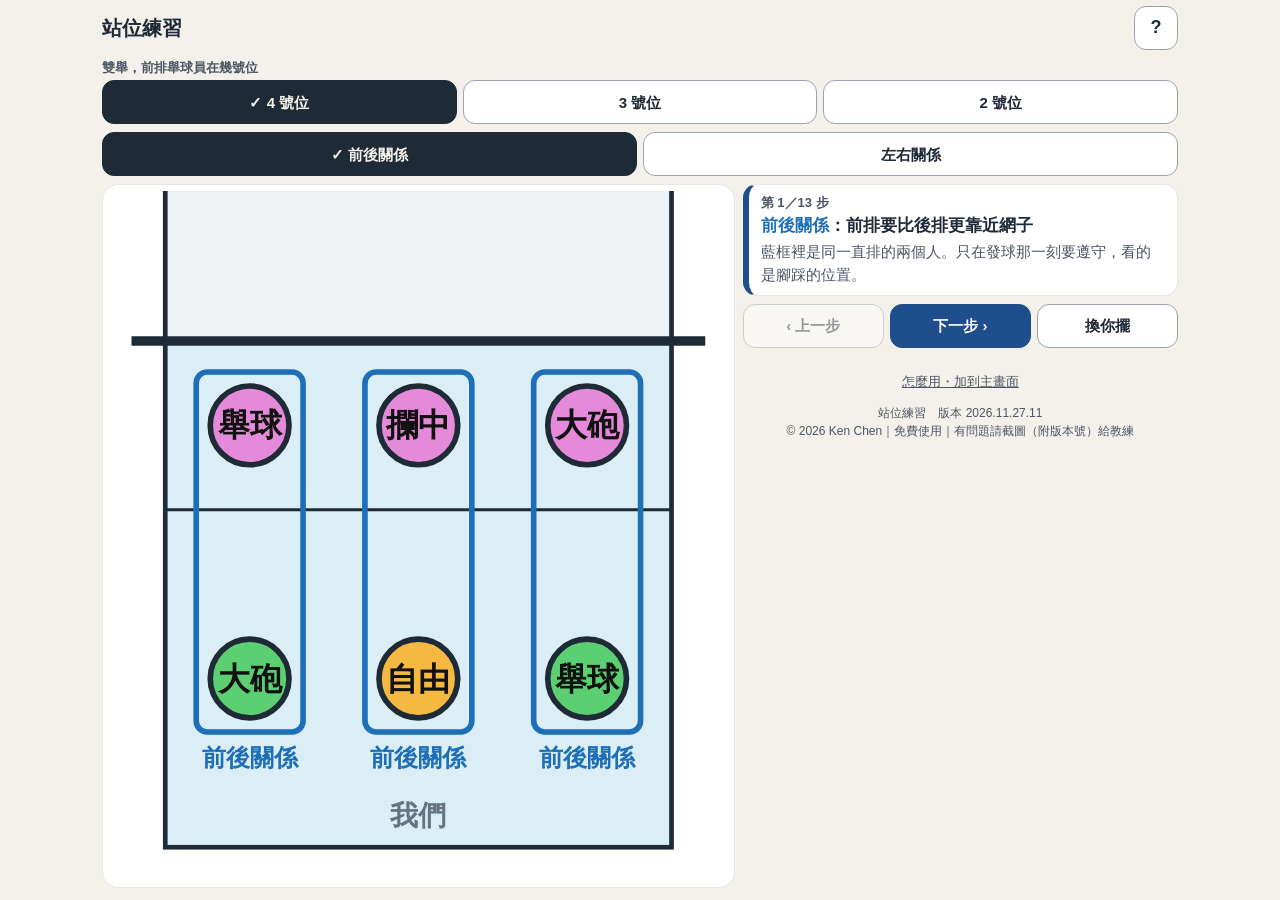
==== lineup/index.html @ 3df80a51 "站位練習 2026.11.27.11：前後／左右關係的字拿掉底色光暈、往上移，不再蓋到框線 Co-Authored-By: Claude Opus 5.5 <noreply@anthropic.com" ====
<!DOCTYPE html>
<html lang="zh-Hant">
<head>
<meta charset="utf-8">
<meta name="viewport" content="width=device-width, initial-scale=1, viewport-fit=cover">
<title>站位練習</title>
<meta name="description" content="社工女排站位練習：雙舉三種輪，從接發球打到防守，一步一步看大家怎麼跑，也可以自己擺站位。">
<meta name="theme-color" content="#1f4e8c">
<link rel="manifest" href="manifest.webmanifest">
<link rel="icon" href="icons/favicon-32.png" sizes="32x32">
<link rel="apple-touch-icon" href="icons/apple-touch-icon.png">
<meta name="apple-mobile-web-app-capable" content="yes">
<meta name="apple-mobile-web-app-title" content="站位練習">
<style>
:root{--fb:#1d6fb8;--lr:#b45309;--bg:#f4f1ea;--card:#fff;--ink:#1f2a37;--ink2:#4b5563;--line:#e5e7eb;--line2:#9ca3af;--acc:#1f4e8c;--acc-ink:#fff;--soft:#f3f4f6;--court:#dceef5;--cline:#1f2a37;--opp:#eef2f5;--bad:#b91c1c}
@media (prefers-color-scheme:dark){:root{--fb:#5aa2e6;--lr:#e0873a;--bg:#111418;--card:#1c2128;--ink:#eef0f3;--ink2:#b4bcc6;--line:#2d343d;--line2:#6b7280;--acc:#6ea8ff;--acc-ink:#0b1a33;--soft:#252b33;--court:#1d3440;--cline:#c9d3dc;--opp:#1a242c;--bad:#f87171}}
*{box-sizing:border-box;margin:0;padding:0}
[hidden]{display:none!important}
html,body{min-height:100%}
body{font-family:-apple-system,BlinkMacSystemFont,"PingFang TC","Noto Sans TC","Microsoft JhengHei",sans-serif;background:var(--bg);color:var(--ink);font-size:16px;line-height:1.55;-webkit-text-size-adjust:100%}
button{font:inherit;color:inherit;cursor:pointer}
.app{max-width:1100px;margin:0 auto;padding:calc(6px + env(safe-area-inset-top)) max(12px,env(safe-area-inset-right)) calc(10px + env(safe-area-inset-bottom)) max(12px,env(safe-area-inset-left));display:flex;flex-direction:column;gap:8px}
.hd{display:flex;align-items:center;gap:8px}
.hd h1{font-size:20px;font-weight:900;flex:1;min-width:0;white-space:nowrap;overflow:hidden;text-overflow:ellipsis}
.btn{display:inline-flex;align-items:center;justify-content:center;gap:6px;min-height:44px;padding:0 12px;border-radius:12px;border:1.5px solid var(--line2);background:var(--card);font-weight:700;font-size:15px;white-space:nowrap}
.btn.pri{background:var(--acc);border-color:var(--acc);color:var(--acc-ink)}
.btn[disabled]{opacity:.45;cursor:default}
.btn.ic{width:44px;padding:0;font-size:18px}
.seg{display:flex;gap:6px}
.seg .btn{flex:1 1 0;min-width:0;padding:0 6px}
.seg .btn[aria-pressed=true]{background:var(--ink);color:var(--bg);border-color:var(--ink)}
.lbl{font-size:13px;color:var(--ink2);font-weight:700;margin-bottom:2px}
.main{display:flex;flex-direction:column;gap:8px}
.courtbox{display:flex;justify-content:center;background:var(--card);border:1px solid var(--line);border-radius:16px;padding:6px}
#court{display:block;width:100%;height:auto;max-height:max(170px,calc(100dvh - 420px));touch-action:none;user-select:none;-webkit-user-select:none}
.side{display:flex;flex-direction:column;gap:8px}
.cap{background:var(--card);border:1px solid var(--line);border-left:6px solid var(--acc);border-radius:14px;padding:8px 12px;min-height:64px;font-size:15px}
.cap .do{font-size:17px;font-weight:900;line-height:1.4;margin:1px 0 2px}
.cap .cs{color:var(--ink2);font-size:15px}
.cap .no{font-size:13px;color:var(--ink2);font-weight:800}
.cap ul{padding-left:18px;margin-top:2px}.cap li{margin:1px 0}
.cap .bad{color:var(--bad);font-weight:700}
.cap .fb{color:var(--fb);font-weight:800}.cap .lr{color:var(--lr);font-weight:800}
.ctl{display:flex;gap:6px;flex-wrap:wrap}
.ctl .btn{flex:1 1 0;min-width:72px}
.ctl .btn.play{flex:1.4 1 0}
.foot{text-align:center;font-size:12px;color:var(--ink2);padding:4px 0 2px}
.foot button{background:none;border:none;text-decoration:underline;min-height:44px;font-size:13px;color:var(--ink2)}
.pl circle.b{stroke:var(--cline);stroke-width:3}
.pl.bad circle.b{stroke:var(--bad);stroke-width:5}
.pl text{font-weight:800;font-size:17px;fill:#111;pointer-events:none}
.tag rect{fill:var(--card);stroke:var(--cline);stroke-width:1.2}
.tag text{font-size:14px;font-weight:800;fill:var(--ink)}
.hint{pointer-events:none}
@keyframes swipe{0%,100%{transform:translateX(-38px)}50%{transform:translateX(38px)}}
@keyframes tapk{0%,100%{transform:scale(1)}50%{transform:scale(.82)}}
@keyframes ring{0%{r:6;opacity:.9}100%{r:26;opacity:0}}

.drag .pl,.drag #srv{cursor:grab}
dialog{margin:auto;border:none;border-radius:16px;padding:16px 18px;max-width:min(440px,92vw);background:var(--card);color:var(--ink)}
dialog::backdrop{background:rgba(0,0,0,.45)}
dialog h2{font-size:18px;margin-bottom:6px}
dialog ol{padding-left:20px}dialog li{margin:4px 0}
.upd{position:fixed;left:50%;transform:translateX(-50%);top:calc(10px + env(safe-area-inset-top));z-index:50;background:var(--ink);color:var(--bg);border:none;border-radius:999px;min-height:44px;padding:0 18px;font-weight:800;white-space:nowrap}
:focus-visible{outline:3px solid var(--acc);outline-offset:2px}
@media (max-height:700px) and (orientation:portrait){.app{gap:6px}.cap .do{font-size:16px}}
@media (min-width:600px) and (min-aspect-ratio:4/5){
  .main{flex-direction:row;align-items:flex-start}
  .courtbox{flex:0 0 auto}
  #court{width:auto;height:min(calc(100dvh - var(--top,200px) - 26px),58vw);max-height:none;min-height:0}
  .side{flex:1;min-width:0}
}
@media (max-height:520px) and (orientation:landscape){
  .main{flex-direction:row;align-items:flex-start}
  .courtbox{flex:0 0 auto}
  #court{width:auto;height:calc(100dvh - var(--top,180px) - 22px);max-height:none;min-height:0}
  .side{flex:1;min-width:0}
  .app{padding-top:4px;padding-bottom:4px}
}
</style>
</head>
<body>
<div class="app" id="app">
  <div class="hd"><h1>站位練習</h1><button class="btn ic" id="helpBtn" aria-label="怎麼用">?</button></div>
  <div>
    <div class="lbl">雙舉，前排舉球員在幾號位</div>
    <div class="seg" id="rotSeg"></div>
  </div>
  <div class="seg" id="optSeg" role="group" hidden></div>
  <div class="main">
    <div class="courtbox"><svg id="court" viewBox="0 235 330 368" role="img" aria-label="球場示意圖：下面是我們，上面是對方"></svg></div>
    <div class="side">
      <div class="cap" id="cap" role="status" aria-live="polite"></div>
      <div class="ctl" id="ctl"></div>
      <div class="foot"><button id="help2">怎麼用・加到主畫面</button><br>站位練習　版本 <span id="ver"></span><br>© 2026 Ken Chen｜免費使用｜有問題請截圖（附版本號）給教練</div>
    </div>
  </div>
</div>
<dialog id="help">
  <h2>怎麼用</h2>
  <ol>
    <li>上面選這一輪：前排的舉球員站在 4、3 還是 2 號位。</li>
    <li>按「播放」看一整波：接發球 → 攻擊 → 回防 → 攔網、防守 → 第二波攻擊。可以暫停、上一步、下一步，「慢速」會放慢。</li>
    <li>先拖上面的<b>紅色三角形</b>選對方發球員站哪裡，大家的接發球位置會跟著微調；站好後<b>點我們的場上</b>選發球落點，看誰去接。</li>
    <li>要點場上的時候，場上會框起來、有一隻手指在點：發球落點、我們要打哪裡、對方要打哪裡，都是直接點場上任何地方。看完可以按「換個地方打」再試。</li>
    <li>我們攻擊時會看到對方怎麼站，上面可以切換對方有沒有攔網；對方防守時上面可以切換我們誰攔網。</li>
    <li>按「換你擺」：自己把人拖到接發球位置，按「檢查」看有沒有站錯；後面到了防守也會停下來讓你擺。</li>
  </ol>
  <h2 style="margin-top:10px">加到手機主畫面</h2>
  <ol>
    <li>iPhone：用 Safari 打開 → 分享 → 加入主畫面</li>
    <li>Android：用 Chrome 打開 → 右上角 ⋮ → 加到主畫面</li>
    <li>從 LINE 打開的：先點右上角 ⋯ → 用瀏覽器開啟</li>
  </ol>
  <p style="margin-top:8px;font-size:14px;color:var(--ink2)">跑法照教練的說法畫；跟教練現場講的不一樣時，以教練為準。</p>
  <form method="dialog" style="margin-top:12px"><button class="btn pri" style="width:100%">知道了</button></form>
</dialog>
<script>
"use strict";
const VERSION = "2026.11.27.11";
document.getElementById("ver").textContent = VERSION;

/* ===================== 資料 =====================
   座標（公尺）：x 由左到右 0～9；y 是離網子多遠，我們這邊 0～9，對方那邊是負的。
   FS/FM/FO＝前排舉球、攔中、大砲；BS/BM/BO＝後排舉球、自由（後排攔中換自由）、大砲。 */
const NAME = {FS:"舉球",FM:"攔中",FO:"大砲",BS:"舉球",BM:"自由",BO:"大砲"};
const ROLES = ["FS","FM","FO","BS","BM","BO"];
const FRONT = r => r[0]==="F";
const ZC = {4:[1.5,1.5],3:[4.5,1.5],2:[7.5,1.5],5:[1.5,6.0],6:[4.5,6.0],1:[7.5,6.0]};
const FB = [[4,5],[3,6],[2,1]], LR = [[4,3],[3,2],[5,6],[6,1]];
// 接發球站位：照教練畫的三張雙舉圖（後排攔中的位置由自由站）
const ROT = [
 {key:"r4", seg:"4 號位", zone:{FS:4,FM:3,FO:2,BO:5,BM:6,BS:1},
  recv:{FS:[0.85,0.85],FM:[1.2,2.4],FO:[1.75,4.45],BS:[7.6,4.95],BO:[3.2,6.7],BM:[5.9,6.7]}, land:[2.4,5.4]},
 {key:"r3", seg:"3 號位", zone:{FO:4,FS:3,FM:2,BM:5,BS:6,BO:1},
  recv:{FS:[4.95,0.9],FM:[6.2,2.1],FO:[1.5,4.65],BO:[7.6,4.45],BM:[3.2,7.1],BS:[6.0,7.1]}, land:[4.6,6.2]},
 {key:"r2", seg:"2 號位", zone:{FM:4,FO:3,FS:2,BS:5,BO:6,BM:1},
  recv:{FM:[0.8,0.9],FS:[6.6,0.9],FO:[1.7,4.65],BM:[7.4,4.65],BS:[3.2,6.9],BO:[6.0,6.9]}, land:[6.8,5.6]}
];
const PASSERS = ["FO","BS","BO","BM"];        // 前排舉球、攔中不接發球
const T = [6.3,0.9];                            // 舉球的位置（網前 2、3 號位中間）
const H = [1.0,0.6];                            // 4 號位攻擊點
const BASE = {FO:[1.6,1.7],FM:[4.5,0.85],FS:[7.4,1.7],BO:[1.5,5.7],BM:[4.5,7.4],BS:[7.4,5.9]};  // 回防：大砲 5、自由 6、舉球 1
const BZONE = {FO:4,FM:3,FS:2,BO:5,BM:6,BS:1};
const A = [7.9,-1.0];                           // 對方 4 號位攻擊點（在我們的右邊）
const V = [7.9,-4.5];                           // 畫攔網擋住範圍用的起點
const OPP0 = {o2:[1.5,-1.0],o3:[4.5,-1.0],o4:[7.5,-1.0],o5:[4.5,-6],o6:[7.5,-6]};
// 攔網：誰攔、其他人守哪裡（暫定，等教練確認）
const BLOCK = {
  M:{seg:"攔中攔", bl:["FM"],
     def:{FM:[7.3,0.4],FS:[8.2,2.5],FO:[1.3,1.8],BO:[1.5,4.4],BM:[5.6,7.4],BS:[8.2,6.0]},
     tags:{FM:"攔網",FS:"守 2 號位小球",FO:"靠網守小斜線",BO:"守斜線",BM:"偏攔網這邊",BS:"守直線"},
     cap:"舉球員還不會攔網，先由<b>攔中一個人攔</b>；舉球員守 2 號位的小球。"},
  S:{seg:"舉球員攔", bl:["FS"],
     def:{FS:[7.5,0.4],FM:[4.6,2.6],FO:[1.3,1.8],BO:[1.5,4.4],BM:[5.6,7.4],BS:[8.2,5.6]},
     tags:{FS:"攔網",FM:"退下來",FO:"靠網守小斜線",BO:"守斜線",BM:"偏攔網這邊",BS:"守直線"},
     cap:"<b>舉球員一個人攔</b>，攔中退到三米線附近守吊球。"},
  MS:{seg:"兩個人攔", bl:["FS","FM"],
     def:{FS:[7.6,0.4],FM:[6.35,0.4],FO:[1.3,1.8],BO:[1.5,4.4],BM:[5.6,7.4],BS:[8.2,5.6]},
     tags:{FS:"攔網",FM:"攔網",FO:"靠網守小斜線",BO:"守斜線",BM:"偏攔網這邊",BS:"守直線"},
     cap:"<b>舉球員和攔中兩個人攔</b>，擋住的範圍比較寬。"}
};
// 對方防守（我們從 4 號位、在我們左邊攻擊）：有攔網時兩個人攔，其他人照攔網沒擋到的地方站（暫定）
const OD = {
  yes:{o2:[0.9,-0.4],o3:[1.9,-0.4],o4:[7.0,-3.0],o1:[0.8,-6.0],o5:[4.6,-7.8],o6:[7.8,-6.0]},
  no:{o2:[1.2,-2.6],o3:[3.8,-2.4],o4:[7.0,-3.0],o1:[1.0,-6.2],o5:[4.5,-7.6],o6:[7.8,-6.2]}
};
const OBL = ["o2","o3"], VB2 = [1.0,4.1];
function ofanPoly(near){ const xs = OBL.map(k=>OD.yes[k][0]), lo = Math.min(...xs)-0.55, hi = Math.max(...xs)+0.55, y0 = -0.15, y1 = near ? -4.5 : -9;
  const at = (x,y) => VB2[0] + (x - VB2[0]) * (y - VB2[1]) / (y0 - VB2[1]); return [[lo,y0],[hi,y0],[at(hi,y1),y1],[at(lo,y1),y1]]; }
// 我們攻擊打到哪裡：被攔、空檔、還是對方接得到（離越近越接得到；往後退算 1.6 倍）
function oresolve(L){
  const blk = S.oblk==="yes", pos = OD[S.oblk];
  if(blk && L[1] > -4.5 && inPoly(L, ofanPoly(true))) return {blocked:true};
  const cand = Object.keys(pos).filter(k=>!(blk && OBL.includes(k)));
  const cost = k => { const p = pos[k], dx = L[0]-p[0], dy = L[1]-p[1]; return Math.hypot(dx, dy<0 ? dy*1.6 : dy); };
  const k = cand.sort((a,b)=>cost(a)-cost(b))[0], c = cost(k);
  return {k, gap: c > 2.3};
}
const SHOTS = [["直線",[8.3,5.2]],["小斜線",[1.0,2.3]],["斜線",[1.5,5.6]],["對角深",[1.2,8.2]],["後中",[4.6,7.9]],["吊球",[6.8,2.1]]];

/* ===================== 狀態 ===================== */
const S = {rel:"fb", rot:0, ver:"in", blk:"M", oblk:"yes", aland:null, step:0, t:1, playing:false, slow:false, land:null, srvX:7.5, dland:null, shot:"", prac:null, waitDef:0, steps:[]};
try{ const o = JSON.parse(localStorage.getItem("vblineup-ui")||"{}"); if(o.rot>=0&&o.rot<3) S.rot=o.rot; if(o.ver) S.ver=o.ver; if(BLOCK[o.blk]) S.blk=o.blk; if(OD[o.oblk]) S.oblk=o.oblk; if(o.slow) S.slow=true; }catch(e){}
function saveUI(){ try{ localStorage.setItem("vblineup-ui", JSON.stringify({rot:S.rot,ver:S.ver,blk:S.blk,oblk:S.oblk,slow:S.slow})); }catch(e){} }

const HINT = {srv:false, tap:false};
try{ HINT.srv = localStorage.getItem("vblineup-hint-srv")==="1"; HINT.tap = localStorage.getItem("vblineup-hint-tap")==="1"; }catch(e){}
// 手指一直動：左右滑（可以拖）、一直點（點這裡）；真的操作過一次就不再出現
let hintRaf = 0;
function hintLoop(){
  if(hintRaf) return;
  const sw = G.hintS.querySelector(".sw"), tp = G.hintT.querySelector(".tp"), rg = G.hintT.querySelector(".rg");
  const f = now => {
    if(!HINT.on){ hintRaf = 0; return; }
    const a = (now % 1800) / 1800, b = (now % 1100) / 1100;
    sw.setAttribute("transform", `translate(${(38*Math.sin(a*2*Math.PI)).toFixed(1)} 0)`);
    const press = b < .3 ? b/.3 : b < .55 ? 1 : 1 - (b-.55)/.45;
    tp.setAttribute("transform", `translate(0 ${(4*press).toFixed(1)}) scale(${(1-0.12*press).toFixed(3)})`);
    rg.setAttribute("r", (6 + 22*b).toFixed(1)); rg.setAttribute("opacity", (b<.25 ? 0 : 1-(b-.25)/.75).toFixed(2));
    hintRaf = requestAnimationFrame(f);
  };
  hintRaf = requestAnimationFrame(f);
}
function hintDone(k){ if(HINT[k]) return; HINT[k] = true; try{ localStorage.setItem("vblineup-hint-"+k,"1"); }catch(e){} }
const cp = o => JSON.parse(JSON.stringify(o));
const dist = (a,b) => Math.hypot(a[0]-b[0], a[1]-b[1]);
const toward = (a,b,k) => [a[0]+(b[0]-a[0])*k, a[1]+(b[1]-a[1])*k];
const clampP = p => [Math.max(0.3,Math.min(8.7,p[0])), Math.max(0.3,Math.min(8.8,p[1]))];
function nearest(list, p, pos){ return list.slice().sort((a,b)=>dist(pos[a],p)-dist(pos[b],p))[0]; }
function assign(roles, spots, pos){ const out = {}, left = roles.slice(); spots.forEach(sp=>{ if(!left.length) return; const r = nearest(left, sp, pos); out[r] = sp.slice(); left.splice(left.indexOf(r),1); }); return out; }
const nm = r => r==="BM" ? "自由" : `${FRONT(r)?"前排":"後排"}${r[1]==="S"?"舉球員":NAME[r]}`;

// 攔網擋住的範圍：從起點經過攔網的手，一路到底線（near：只到 4.5 公尺，給「躲在攔網後面」檢查用）
function fanPoly(blk, near){
  const D = BLOCK[blk], xs = D.bl.map(r=>D.def[r][0]), lo = Math.min(...xs)-0.55, hi = Math.max(...xs)+0.55, y0 = 0.15, y1 = near ? 4.5 : 9;
  const at = (x,y) => V[0] + (x - V[0]) * (y - V[1]) / (y0 - V[1]);
  return [[lo,y0],[hi,y0],[at(hi,y1),y1],[at(lo,y1),y1]];
}
function inPoly(p, poly){ let c = false; for(let i=0,j=poly.length-1;i<poly.length;j=i++){ const [xi,yi]=poly[i],[xj,yj]=poly[j]; if(((yi>p[1])!==(yj>p[1])) && (p[0] < (xj-xi)*(p[1]-yi)/(yj-yi)+xi)) c=!c; } return c; }
function segDist(p, a, b){ const vx=b[0]-a[0], vy=b[1]-a[1], t=Math.max(0,Math.min(1,((p[0]-a[0])*vx+(p[1]-a[1])*vy)/(vx*vx+vy*vy))); return [Math.hypot(a[0]+vx*t-p[0], a[1]+vy*t-p[1]), t, [a[0]+vx*t, a[1]+vy*t]]; }
function where(L){ const side = L[0]>7.2 ? "直線" : L[0]<2.3 ? "斜線" : "中間", d = L[1]<3.2 ? "前面" : L[1]>6.6 ? "深處" : ""; return side==="中間" ? (L[1]>6.6?"後中":L[1]<3.2?"前面中間":"場地中間") : (d==="前面" ? (side==="斜線"?"小斜線":"短直線") : side + (d?d:"")); }

/* 誰接：權重（成本越小越該接）
   1. 離球越近越該接；往後退比往前、往旁邊難（往後算 1.6 倍）。
   2. 扣球會先經過的人（離球路 0.9 公尺內、球落點在她後面 3 公尺內，球還夠低）先接。
   3. 攔網的人剛落地要轉身，很少接。
   4. 球過了前排的人、後面還有人：前排的人讓開，後面的人往前接（往前比往後容易）。
   5. 前面中間的小球由前面的人夾，後排守好自己後面，不衝到最前面。
   6. 其他有機會的人都往球靠過去補位。 */
function resolve(blk, L, shot){
  const D = BLOCK[blk], pos = D.def, bl = D.bl, defs = ROLES;
  const tip = shot==="吊球" || (L[1] < 3.2 && inPoly(L, fanPoly(blk,true)));
  const cost = r => { const p = pos[r], dx = L[0]-p[0], dy = L[1]-p[1]; let c = Math.hypot(dx, dy>0 ? dy*1.6 : dy); if(bl.includes(r)) c = c*3 + 1; return c; };
  const C = {}; defs.forEach(r=>C[r]=cost(r));
  let recv = defs.slice().sort((a,b)=>C[a]-C[b])[0], why = "", at = L.slice(), giveway = null;
  if(!tip){ // 扣球：球路上先碰到的人
    let best = null;
    defs.filter(r=>!bl.includes(r)).forEach(r=>{ const [d,t,q] = segDist(pos[r], A, L); if(d<0.9 && t<0.92 && pos[r][1] < L[1]-0.6 && L[1]-pos[r][1] < 2.8 && (!best || t<best.t)) best = {r,t,q}; });
    if(best && best.r!==recv){ recv = best.r; at = best.q; why = `球會<b>先經過${nm(recv)}</b>，所以是她接。`; }
  }
  const front = r => FRONT(r) && !bl.includes(r);
  const pinch = tip && L[1] < 3.2; let pinchOff = false;
  if(pinch){ const fr = defs.filter(r=>front(r)).sort((a,b)=>C[a]-C[b]); if(fr.length && C[fr[0]] < 3.5){ recv = fr[0]; why = "前面的小球由<b>前面的人去夾</b>，後排守好自己後面，不衝到最前面。"; } else { pinchOff = true; why = `前面沒有空的人，${nm(recv)}<b>往前衝</b>來接。`; } }
  else if(front(recv) && !why && L[1] > pos[recv][1] + 1.0){
    const back = defs.filter(r=>!FRONT(r)).sort((a,b)=>C[a]-C[b])[0];
    if(back && C[back] < C[recv]*2.6){ giveway = recv; recv = back; why = `球過了${nm(giveway)}的頭，${nm(giveway)}<b>讓開</b>，後面的${nm(recv)}往前接（往前比往後容易）。`; }
  }
  const deepest = defs.filter(r=>!bl.includes(r)).every(r=>r===recv || pos[r][1] < pos[recv][1] + 0.3);
  if(!why && deepest && L[1] > pos[recv][1]) why = `${nm(recv)}後面已經沒有人了，<b>一定要擋起來</b>。`;
  if(!why) why = `${nm(recv)}離球最近、移動最順，所以是她接。`;
  const mv = {}, tags = {};
  const rp = toward(pos[recv], at, Math.max(0, 1 - 0.35/Math.max(dist(pos[recv],at),0.01)));
  mv[recv] = clampP(rp); tags[recv] = "接";
  const helpers = [];
  defs.forEach(r=>{
    if(r===recv) return;
    if(r===giveway){ const dx = r==="FS" ? 1.3 : r==="FO" ? -1.1 : (pos[r][0] > L[0] ? 1.2 : -1.2); mv[r] = clampP([pos[r][0]+dx, pos[r][1]+0.2]); tags[r] = "讓開"; return; }
    if(bl.includes(r)){ mv[r] = [pos[r][0], 0.9]; tags[r] = "落地轉身"; return; }
    let k = C[r] < C[recv] + 3.8 ? 0.35 : 0.12;
    if(pinch && !pinchOff && !FRONT(r)) k = 0.1;
    mv[r] = clampP(toward(pos[r], L, k));
    if(k >= 0.35){ tags[r] = "補位"; helpers.push(r); }
  });
  return {recv, mv, tags, why, tip, helpers, giveway, at};   // at：球被接到的位置（球先經過她時，就在她身上，不會再飛到後面）
}

/* ===================== 一波的步驟 ===================== */
function build(){
  const R = ROT[S.rot], B = R.key==="r4" && S.ver==="out", D = BLOCK[S.blk];
  const land = S.land || R.land, srv = [S.srvX,-9.6], top = [S.srvX,-1.2];
  const sh = Math.max(-0.45, Math.min(0.45, (S.srvX-4.5)*0.13)), side = S.srvX < 3 ? "左邊" : S.srvX > 6 ? "右邊" : "中間";
  const recv = {}; ROLES.forEach(r=>recv[r] = [Math.max(0.3,Math.min(8.7,R.recv[r][0]+sh)), R.recv[r][1]]);
  const P0 = {}; ROLES.forEach(r=>P0[r]=ZC[R.zone[r]].slice());
  const O0 = Object.assign({o1:srv.slice()}, cp(OPP0));
  const steps = [];
  const add = (prev, ch) => { const s = cp(prev); Object.assign(s, {tags:{}, trail:true, fan:false, ofan:false, frames:false, cap:"", ballH:0, arrow:false, cam:0, otag:null, blocked:false}, ch); s.pos = Object.assign(cp(prev.pos), ch.pos||{}); s.opp = Object.assign(cp(prev.opp), ch.opp||{}); steps.push(s); return s; };

  // 0 號位
  const fbx = S.rel==="fb";
  steps.push({pos:P0, opp:O0, ball:top.slice(), ballH:0, tags:{}, trail:false, frames:true, fan:false, ofan:false, arrow:false, cam:0, otag:null,
    title: fbx ? `<span class="fb">前後關係</span>：前排要比後排更靠近網子` : `<span class="lr">左右關係</span>：左邊比中間靠左、右邊比中間靠右`,
    cap: (fbx ? "藍框裡是同一直排的兩個人。" : "橘框裡是同一橫排的三個人。") + "只在發球那一刻要遵守，看的是腳踩的位置。"});
  // 1 發球員
  add(steps[0], {pos:{}, trail:false, arrow:true, title:"拖紅色三角形：對方發球員站哪裡",
    cap:`發球員在對方底線後面，中間的對方場地省略沒畫。`});
  // 2 接發球站位（停下來選落點）
  const s1 = add(steps[1], {pos:recv, tags:{FS:"不接",FM:"不接"}, arrow:true, title:"點我們的場上：發球落在哪裡",
    cap:`${side==="中間" ? "發球員在中間，照原本的位置站。" : `發球員在${side}，大家往${side}移一點、身體轉向她。`}前排舉球員和攔中不接。`});
  // 3 發球出手
  const passer = nearest(PASSERS, land, s1.pos);
  const pl = toward(s1.pos[passer], land, Math.max(0, 1 - 0.35/Math.max(dist(s1.pos[passer],land),0.01)));
  const others = PASSERS.filter(r=>r!==passer).sort((a,b)=>dist(s1.pos[a],pl)-dist(s1.pos[b],pl)).slice(0,2);
  const p2 = {[passer]:pl, FS:T.slice()}, t2 = {[passer]:"接", FS:"跑去舉"};
  others.forEach(r=>{ p2[r] = toward(s1.pos[r], pl, 0.3); t2[r] = "補位"; });
  if(B){ p2.FM = [0.9,3.0]; t2.FM = "留外面"; }
  else { p2.FM = R.key==="r4" ? [3.6,2.8] : [4.3,2.6]; t2.FM = "往中間"; }
  const verCap = R.key!=="r4" ? "" : B ? "攔中先留外面，等一下打 4 號位。" : "攔中往中間走，要繞開大砲。";
  add(s1, {pos:p2, opp:{o1:[1.5,-6]}, ball:land.slice(), ballH:3, tags:t2, title:`${nm(passer)}接，旁邊的人補位`,
    cap:`大家都要動，不要站著看；舉球員跑去網前舉球。${verCap}`});
  // 4 一傳
  const hitter = B ? "FM" : "FO", decoy = B ? "FO" : "FM";
  const p3 = {[hitter]:[0.9,3.4], [decoy]:[4.3,3.0]};
  if(passer!==hitter && passer!==decoy) p3[passer] = toward(steps[3].pos[passer], [4.5,5.5], 0.25);
  add(steps[3], {pos:p3, ball:T.slice(), ballH:2.2, tags:{[hitter]:"準備攻擊",[decoy]:"準備攻擊",FS:"舉球"}, title:"球往舉球員飛了，攻擊手才退出去",
    cap:`${NAME[hitter]}退到左邊三米線外，${NAME[decoy]}到中間。${B?"大砲接完球走進中間。":""}`});
  // 5 舉球：鏡頭移到對方那邊，停下來選要打哪裡
  const back = ["BS","BM","BO"], cov = assign(back, [[2.2,2.6],[1.0,4.6],[3.6,4.2]], steps[4].pos);
  const p4 = Object.assign({[hitter]:H.slice(), [decoy]:[4.5,0.9]}, cov), t4 = {[hitter]:"攻擊",[decoy]:"假裝快攻"};
  back.forEach(r=>t4[r]="掩護");
  const OPPD = OD[S.oblk];
  add(steps[4], {pos:p4, opp:cp(OPPD), ball:[H[0]+0.2,H[1]], ballH:3.2, tags:t4, cam:1, ofan:S.oblk==="yes", title:"點對方的場上：要打哪裡",
    cap: S.oblk==="yes" ? "灰色是對方攔網擋住的地方，打那裡容易被攔回來；找攔網沒擋到、離對方遠的地方。" : "對方沒有攔網：看對方站哪裡，找離大家都遠的空檔。"});
  // 6 攻擊
  const AL = S.aland || [5.6,-4.6], ar = oresolve(AL);
  if(ar.blocked){
    const bk = [H[0]+1.3, 2.3], who = nearest(back, bk, p4);
    add(steps[5], {pos:{[who]:toward(p4[who], bk, 0.85)}, ball:bk, ballH:0.8, cam:1, ofan:true, blocked:true, tags:{[hitter]:"被攔",[who]:"接起來"}, title:"被攔網擋住了",
      cap:`打到攔網擋住的地方，球被攔回來，${nm(who)}掩護接起來。按「換個地方打」再試一次。`});
  } else {
    const op = OPPD[ar.k], to = ar.gap ? toward(op, AL, 0.5) : toward(op, AL, Math.max(0, 1 - 0.3/Math.max(dist(op,AL),0.01)));
    add(steps[5], {pos:{}, opp:{[ar.k]:to}, ball:AL.slice(), ballH:1.0, cam:1, ofan:S.oblk==="yes", tags:{[hitter]:"打過去"}, otag:[ar.k, ar.gap?"來不及":"接"], point:ar.gap,
      title: ar.gap ? "打到空檔，得分！" : "對方接得到",
      cap: ar.gap ? "這裡離對方每個人都很遠，對方來不及接。按「換個地方打」試別的地方，或按「下一步」繼續看回防（當作對方有接起來）。" : "這裡離對方的人很近，容易被接起來。看看哪裡比較空，按「換個地方打」再試一次。"});
  }
  // 7 回防（鏡頭回到我們這邊）
  const t6 = {}; ROLES.forEach(r=>{ if(R.zone[r]!==BZONE[r] && !FRONT(r)) t6[r] = "換到 "+BZONE[r]; });
  if(B){ t6.FM = "換回中間"; t6.FO = "換回 4"; }
  t6.FS = "守 2";
  add(steps[6], {pos:cp(BASE), ball:[2.7,-0.8], ballH:2.5, opp:{o3:[2.7,-0.9], o4:[8.4,-3.3]}, tags:t6, title:"回防：回到固定位置",
    cap:`前排大砲 4、攔中 3、舉球員 2；後排大砲 5、自由 6、舉球員 1。${B?"這一輪攔中和大砲在這裡換回來。":""}`});
  // 8 攔網、找線守（停下來選對方打哪裡）
  add(steps[7], {pos:cp(D.def), ball:A.slice(), ballH:3, opp:{o3:[2.7,-0.9], o4:A.slice()}, fan:true, tags:cp(D.tags), title:"點我們的場上：對方打哪裡",
    cap:`${D.cap}灰色是攔網擋住的地方，其他人去守沒擋到的路線。`});
  // 9 對方攻擊
  const L = S.dland || SHOTS[2][1], shot = S.shot || (S.dland ? "" : "斜線");
  const res = resolve(S.blk, L, shot);
  add(steps[8], {pos:res.mv, ball:res.at.slice(), ballH:res.tip?1.6:0.6, fan:true, tags:res.tags, title:`對方${res.tip?"吊":"打"}${res.tip && inPoly(L, fanPoly(S.blk,true)) ? "攔網後面" : where(L)}：${nm(res.recv)}接`,
    cap:`${res.why}${res.helpers.length?`${res.helpers.map(nm).join("、")}往球靠過去補位。`:""}`});
  // 10 防起來給舉球員
  const setter = res.recv==="FS" ? "BS" : "FS";
  const hitter2 = res.recv==="FO" ? "FM" : "FO";
  const p9 = {[setter]:[5.8,1.3]}, t9 = {[setter]: setter==="BS" ? "衝上來舉" : "去舉"};
  if(setter==="BS"){ p9.FS = [7.9,2.2]; t9.FS = "接高後退開"; }
  if(hitter2==="FO"){ p9.FO = [0.9,3.4]; t9.FO = "準備攻擊"; }
  if(res.recv!=="FM"){ p9.FM = [4.3,3.0]; t9.FM = hitter2==="FM" ? "準備攻擊" : "準備快攻"; }
  else { p9.FO = [0.9,3.4]; t9.FO = "準備攻擊"; }
  add(steps[9], {pos:p9, ball:[5.8,1.1], ballH:2.4, fan:false, tags:t9, title: setter==="BS" ? "前排舉球員接高，後排舉球員衝上來舉" : "防起來，舉球員去舉",
    cap: setter==="BS" ? "前排舉球員原地把球接高就退開。" : `${BLOCK[S.blk].bl.includes("FS")?"舉球員攔網落地後轉身去接。":"舉球員往網前移。"}攻擊手退到三米線外。`});
  // 11 第二波
  const hp = hitter2==="FO" ? H.slice() : [4.5,0.9];
  const rest = ROLES.filter(r=>r!==hitter2 && r!==setter);
  const cov2 = assign(rest.filter(r=>!(hitter2==="FO" && r==="FM")), hitter2==="FO" ? [[2.2,2.6],[1.0,4.6],[3.6,4.2]] : [[3.4,2.6],[5.6,2.8],[4.5,4.6]], steps[10].pos);
  const t10 = {[hitter2]:"攻擊"}; Object.keys(cov2).forEach(r=>t10[r]="掩護");
  const p10 = Object.assign({[hitter2]:hp}, cov2); if(hitter2==="FO"){ p10.FM = [4.5,0.9]; t10.FM = "假裝快攻"; }
  add(steps[10], {pos:p10, ball:[hp[0]+0.2,hp[1]], ballH:3.2, tags:t10, title:"第二波攻擊，大家掩護",
    cap: hitter2==="FO" ? "舉給 4 號位的大砲。" : "大砲剛接完球來不及，舉給中間的攔中。"});
  add(steps[11], {pos:{}, ball:[4.8,-3.6], ballH:1.2, tags:{[hitter2]:"打過去"}, title:"一個來回完成",
    cap:`接發球 → 攻擊 → 回防 → 攔網防守 → 再攻擊。`});
  return steps;
}

/* ===================== 畫面 ===================== */
const svg = document.getElementById("court"), NS = "http://www.w3.org/2000/svg";
const X = x => 30*(x+1), Y = y => 30*(y+10.5);
const VB_NEAR = [0, 235, 330, 368];
const el = (t,a,p) => { const e = document.createElementNS(NS,t); for(const k in a) e.setAttribute(k,a[k]); if(p) p.appendChild(e); return e; };
let G = {};
function drawStatic(){
  svg.innerHTML = `<defs>
    <linearGradient id="fg" x1="0" y1="0" x2="0" y2="1"><stop offset="0" stop-color="#6b7280" stop-opacity=".55"/><stop offset=".45" stop-color="#6b7280" stop-opacity=".3"/><stop offset="1" stop-color="#6b7280" stop-opacity=".04"/></linearGradient>
    <linearGradient id="fg2" x1="0" y1="1" x2="0" y2="0"><stop offset="0" stop-color="#6b7280" stop-opacity=".55"/><stop offset=".45" stop-color="#6b7280" stop-opacity=".3"/><stop offset="1" stop-color="#6b7280" stop-opacity=".04"/></linearGradient>
    <clipPath id="ourc"><rect x="${X(0)}" y="${Y(0)}" width="270" height="270"/></clipPath>
    <clipPath id="oppc"><rect x="${X(0)}" y="${Y(-9)}" width="270" height="270"/></clipPath>
    <clipPath id="bc"><circle r="10"/></clipPath>
  </defs>`;
  el("rect",{x:X(0),y:Y(-9),width:270,height:270,fill:"var(--opp)",stroke:"var(--cline)","stroke-width":2.5},svg);
  el("rect",{x:X(0),y:Y(0),width:270,height:270,fill:"var(--court)",stroke:"var(--cline)","stroke-width":2.5},svg);
  el("line",{x1:X(0),y1:Y(-3),x2:X(9),y2:Y(-3),stroke:"var(--cline)","stroke-width":1.5},svg);
  el("line",{x1:X(0),y1:Y(3),x2:X(9),y2:Y(3),stroke:"var(--cline)","stroke-width":1.5},svg);
  el("line",{x1:X(-0.6),y1:Y(0),x2:X(9.6),y2:Y(0),stroke:"var(--cline)","stroke-width":5},svg);
  G.ours = el("text",{x:X(4.5),y:Y(8.6),"text-anchor":"middle","font-size":15,"font-weight":700,fill:"var(--ink2)",opacity:.8},svg); G.ours.textContent = "我們";
  G.fanG = el("g",{"clip-path":"url(#ourc)",opacity:0},svg);
  G.fan = el("polygon",{fill:"url(#fg)",stroke:"#6b7280","stroke-dasharray":"5 4","stroke-opacity":.7},G.fanG);
  G.fanT = el("text",{"text-anchor":"middle","font-size":13,"font-weight":800,fill:"var(--ink)"},G.fanG); G.fanT.textContent = "攔網擋住";
  G.ofanG = el("g",{"clip-path":"url(#oppc)",opacity:0},svg);
  el("polygon",{points:ofanPoly(false).map(p=>X(p[0])+","+Y(p[1])).join(" "),fill:"url(#fg2)",stroke:"#6b7280","stroke-dasharray":"5 4","stroke-opacity":.7},G.ofanG);
  const oft = el("text",{x:X(2.4),y:Y(-3.2),"text-anchor":"middle","font-size":13,"font-weight":800,fill:"var(--ink)"},G.ofanG); oft.textContent = "攔網擋住";
  const ot = el("text",{x:X(4.5),y:Y(-8.4),"text-anchor":"middle","font-size":15,"font-weight":700,fill:"var(--ink2)",opacity:.8},svg); ot.textContent = "對方"; G.theirs = ot;
  G.frames = el("g",{opacity:0},svg);
  const fr = (x0,y0,x1,y1,c) => el("rect",{x:X(x0),y:Y(y0),width:X(x1)-X(x0),height:Y(y1)-Y(y0),rx:6,fill:"none",stroke:c,"stroke-width":3},G.frames);
  const lab = (x,y,t,c,anc) => { const e = el("text",{x:X(x),y:Y(y),"text-anchor":anc||"middle","font-size":13,"font-weight":800,fill:c},G.frames); e.textContent = t; };
  const gF = el("g",{},G.frames), gL = el("g",{},G.frames); G.frFB = gF; G.frLR = gL;
  let tgt = gF; const fr2 = (...a)=>{ const r = fr(...a); tgt.appendChild(r); }, lab2 = (...a)=>{ lab(...a); tgt.appendChild(G.frames.lastChild); };
  [1.5,4.5,7.5].forEach(x=>{ fr2(x-0.95,0.55,x+0.95,6.95,"var(--fb)"); lab2(x,7.55,"前後關係","var(--fb)"); });
  tgt = gL;
  [1.5,6.0].forEach(y=>{ fr2(0.2,y-0.8,8.8,y+0.8,"var(--lr)"); lab2(0.3,y-0.9,"左右關係","var(--lr)","start"); });
  G.ghost = el("g",{},svg);
  G.trail = el("g",{},svg);
  G.tapR = el("rect",{rx:10,fill:"var(--acc)","fill-opacity":.1,stroke:"var(--acc)","stroke-width":3,"stroke-dasharray":"8 6",opacity:0,"pointer-events":"none"},svg);
  G.opp = {};
  ["o1","o2","o3","o4","o5","o6"].forEach(k=>{ const g = el("g",{},svg); el("circle",{r:13,fill:"#9ca3af",stroke:"var(--cline)","stroke-width":2},g); G.opp[k]=g; });
  G.srvT = el("text",{opacity:0},svg);
  // 對方場地省略：網子上方畫鋸齒（中間省略），再一條對方底線，發球員在底線外面
  G.cut = el("g",{opacity:0,"pointer-events":"none"},svg);
  el("rect",{x:X(-1),y:Y(-2.7),width:330,height:Y(-0.06)-Y(-2.7),fill:"var(--bg)"},G.cut);
  let zz = `M${X(-0.4)} ${Y(-0.5)}`; for(let k=0;k<=18;k++) zz += ` L${X(-0.4 + k*0.55)} ${Y(k%2 ? -0.72 : -0.5)}`;
  el("path",{d:zz,fill:"none",stroke:"var(--ink2)","stroke-width":2},G.cut);
  el("line",{x1:X(0),y1:Y(-0.06),x2:X(0),y2:Y(-0.5),stroke:"var(--cline)","stroke-width":2.5},G.cut);
  el("line",{x1:X(9),y1:Y(-0.06),x2:X(9),y2:Y(-0.5),stroke:"var(--cline)","stroke-width":2.5},G.cut);
  el("line",{x1:X(0),y1:Y(-1.3),x2:X(9),y2:Y(-1.3),stroke:"var(--cline)","stroke-width":2.5},G.cut);
  el("line",{x1:X(0),y1:Y(-1.3),x2:X(0),y2:Y(-0.95),stroke:"var(--cline)","stroke-width":2.5},G.cut);
  el("line",{x1:X(9),y1:Y(-1.3),x2:X(9),y2:Y(-0.95),stroke:"var(--cline)","stroke-width":2.5},G.cut);
  const cl = el("text",{x:X(5.2),y:Y(-0.82),"text-anchor":"middle","font-size":12,"font-weight":700,fill:"var(--ink2)"},G.cut); cl.textContent = "對方場地（省略）";
  const bl = el("text",{x:X(0.12),y:Y(-0.98),"text-anchor":"start","font-size":12,"font-weight":700,fill:"var(--ink2)"},G.cut); bl.textContent = "對方底線";
  G.arrow = el("g",{id:"srv"},svg);
  el("rect",{x:-44,y:-4,width:88,height:48,fill:"transparent"},G.arrow);
  el("path",{d:"M-14 20 L14 20 L0 38 Z",fill:"#e5484d",stroke:"var(--cline)","stroke-width":2},G.arrow);
  const at = el("text",{y:14,"text-anchor":"middle","font-size":16,"font-weight":800,fill:"var(--ink)"},G.arrow); at.textContent = "發球員";
  // 操作提示：手指（左右滑＝可以拖；點一下＝點場上）
  const hand = g => { el("path",{d:"M0 0 C-3 0 -4 2 -4 4 L-4 20 L-8 16 C-10 14 -13 15 -12 18 L-4 30 C-2 34 2 36 6 36 L12 36 C18 36 21 32 21 26 L21 14 C21 11 17 11 17 14 L17 12 C17 9 13 9 13 12 L13 10 C13 7 9 7 9 10 L4 10 L4 4 C4 2 3 0 0 0 Z",fill:"#fff",stroke:"#111","stroke-width":1.8,"stroke-linejoin":"round"},g); };
  G.hintS = el("g",{class:"hint",opacity:0},svg); const hs = el("g",{class:"sw"},G.hintS); el("circle",{r:9,fill:"#e5484d","fill-opacity":.35},hs); hand(hs);
  G.hintT = el("g",{class:"hint",opacity:0},svg); el("circle",{class:"rg",r:6,fill:"none",stroke:"var(--ink)","stroke-width":2.5},G.hintT); const ht = el("g",{class:"tp"},G.hintT); hand(ht);
  G.pl = {}; G.tag = {};
  ROLES.forEach(r=>{
    const g = el("g",{class:"pl","data-r":r},svg);
    el("circle",{class:"b",r:21,fill:FRONT(r)?"#e48ad8":(r==="BM"?"#f5b942":"#5ccf72")},g);
    const t = el("text",{"text-anchor":"middle","dominant-baseline":"central"},g); t.textContent = NAME[r];
    G.pl[r] = g;
  });
  ROLES.forEach(r=>{ const g = el("g",{class:"tag",opacity:0},svg); el("rect",{rx:6,height:20,y:-41},g); el("text",{"text-anchor":"middle",y:-26},g); G.tag[r]=g; });
  G.shadow = el("ellipse",{rx:8,ry:4,fill:"#000","fill-opacity":.25,"pointer-events":"none"},svg);
  // 自己畫的排球：白底、藍黃兩條彎的色帶
  G.ball = el("g",{id:"ball","pointer-events":"none"},svg);
  const bi = el("g",{"clip-path":"url(#bc)"},G.ball);
  el("circle",{r:10,fill:"#fff"},bi);
  el("path",{d:"M-13 3 Q-2 -3 12 -9",stroke:"#1d6fd1","stroke-width":6.5,fill:"none"},bi);
  el("path",{d:"M-5 13 Q3 3 2 -13",stroke:"#f2c230","stroke-width":6.5,fill:"none"},bi);
  el("path",{d:"M-13 3 Q-2 -3 12 -9 M-5 13 Q3 3 2 -13",stroke:"#1f2a37","stroke-width":1.2,fill:"none"},bi);
  el("circle",{r:10,fill:"none",stroke:"#111","stroke-width":2},G.ball);
  G.otag = el("g",{class:"tag",opacity:0},svg); el("rect",{rx:6,height:20,y:-36},G.otag); el("text",{"text-anchor":"middle",y:-21},G.otag);
  G.bad = el("g",{},svg);
  // 要點場上的時候：大字提示＋一直點的手指（放在最上層，不擋點擊）
  G.tapT = el("text",{"text-anchor":"middle","font-size":19,"font-weight":900,fill:"var(--acc)",stroke:"var(--card)","stroke-width":6,"paint-order":"stroke","stroke-linejoin":"round",opacity:0,"pointer-events":"none"},svg);
  svg.appendChild(G.hintT); svg.appendChild(G.hintS);
}
const ease = t => t<.5 ? 4*t*t*t : 1-Math.pow(-2*t+2,3)/2;
function lerp(a,b,t){ return [a[0]+(b[0]-a[0])*t, a[1]+(b[1]-a[1])*t]; }
function setBall(p, h){ G.shadow.setAttribute("cx",X(p[0])); G.shadow.setAttribute("cy",Y(p[1])); G.ball.setAttribute("transform",`translate(${X(p[0])} ${Y(p[1])-h*14}) scale(${1+h*0.16})`); }
const VB_OUR = 235, VB_OPP = 24;
const TAPS = {serve:{y0:0,y1:9,txt:"點一下：發球落在哪裡"}, attack:{y0:-9,y1:0,txt:"點一下：要打哪裡"}, def:{y0:0,y1:9,txt:"點一下：對方打哪裡"}};
function paint(){
  const st = S.steps, i = S.step, cur = st[i], prev = st[Math.max(0,i-1)], t = i===0 ? 1 : S.t, e = ease(t);
  const pos = S.prac && S.prac.pos ? S.prac.pos : null;
  // 鏡頭：我們攻擊的時候移到對方那邊（大小不變，只是往上移）
  const cam = pos ? 0 : (i===0 ? cur.cam : (prev.cam||0) + ((cur.cam||0)-(prev.cam||0))*e);
  svg.setAttribute("viewBox", `0 ${(VB_OUR + (VB_OPP-VB_OUR)*cam).toFixed(1)} 330 368`);
  // 發球員的三角形
  const showArrow = pos ? S.prac.stage==="recv" : !!cur.arrow;
  G.arrow.setAttribute("transform",`translate(${X(S.srvX)} ${Y(-2.55)})`); G.arrow.setAttribute("opacity", showArrow?1:0);
  G.cut.setAttribute("opacity", showArrow?1:0);
  // 要點場上：框出那半場、寫大字、手指一直點
  const kind = chooseKind(), tp = TAPS[kind];
  G.tapR.setAttribute("opacity", tp?1:0); G.tapT.setAttribute("opacity", tp?1:0);
  if(tp){ G.tapR.setAttribute("x",X(0)+4); G.tapR.setAttribute("width",262); G.tapR.setAttribute("y",Y(tp.y0)+4); G.tapR.setAttribute("height",Y(tp.y1)-Y(tp.y0)-8);
    G.tapT.textContent = tp.txt; G.tapT.setAttribute("x",X(4.5)); G.tapT.setAttribute("y",Y(tp.y0<0 ? -8.0 : 8.55)); }
  G.ours.setAttribute("opacity", tp && tp.y0>=0 ? 0 : .8); G.theirs.setAttribute("opacity", tp && tp.y0<0 ? 0 : .8);
  const hS = !pos && !S.playing && i===1 && !S.land && !HINT.srv, hT = !!tp;
  G.hintS.setAttribute("opacity", hS?1:0); G.hintS.setAttribute("transform",`translate(${X(S.srvX)} ${Y(-2.55)+30})`);
  G.hintT.setAttribute("opacity", hT?1:0); if(tp) G.hintT.setAttribute("transform",`translate(${X(4.5)} ${Y((tp.y0+tp.y1)/2+0.2)})`);
  HINT.on = hS || hT; if(HINT.on) hintLoop();
  for(const k in G.opp) G.opp[k].setAttribute("opacity", i<=2 && !pos ? 0 : (pos && S.prac.stage==="recv" ? 0 : 1));
  const boxes = [];
  ROLES.forEach(r=>{ const p = pos ? pos[r] : lerp(prev.pos[r], cur.pos[r], e); G.pl[r].setAttribute("transform",`translate(${X(p[0])} ${Y(p[1])})`); boxes.push([X(p[0])-21,Y(p[1])-21,X(p[0])+21,Y(p[1])+21]); });
  const hit = b => boxes.some(o => b[0]<o[2] && b[2]>o[0] && b[1]<o[3] && b[3]>o[1]);
  ROLES.forEach(r=>{
    const p = pos ? pos[r] : lerp(prev.pos[r], cur.pos[r], e);
    const tg = G.tag[r], txt = !pos && t>=0.98 ? cur.tags[r] : "";
    tg.setAttribute("opacity", txt?1:0);
    if(txt){ const tx = tg.querySelector("text"); tx.textContent = txt; const w = 14*txt.length+12; const rc = tg.querySelector("rect"); rc.setAttribute("width",w); rc.setAttribute("x",-w/2);
      const px = Math.min(Math.max(X(p[0]), w/2+2), 328-w/2), py = Y(p[1]);
      // 標籤先放頭上；擋到別人就改放右邊、左邊、下面
      const cand = [[0,-2],[23+w/2,31],[-(23+w/2),31],[0,66]].map(([ox,oy])=>{ const cx = Math.min(Math.max(px+ox, w/2+2), 328-w/2); return [cx, oy, [cx-w/2,py-41+oy,cx+w/2,py-21+oy]]; });
      const pick = cand.find(c=>!hit(c[2])) || cand[0];
      boxes.push(pick[2]);
      tg.setAttribute("transform",`translate(${pick[0]} ${py+pick[1]})`); }
  });
  for(const k in G.opp){ const p = lerp(prev.opp[k], cur.opp[k], e); G.opp[k].setAttribute("transform",`translate(${X(p[0])} ${Y(p[1])})`); }
  // 對方被打到的那個人的標籤
  const ot = !pos && t>=0.98 && cur.otag;
  G.otag.setAttribute("opacity", ot?1:0);
  if(ot){ const p = cur.opp[ot[0]], w = 14*ot[1].length+12; G.otag.querySelector("rect").setAttribute("width",w); G.otag.querySelector("rect").setAttribute("x",-w/2); G.otag.querySelector("text").textContent = ot[1];
    G.otag.setAttribute("transform",`translate(${Math.min(Math.max(X(p[0]), w/2+2), 328-w/2)} ${Y(p[1])})`); }
  const bp = i===0 ? cur.ball : lerp(prev.ball, cur.ball, t), h = (i===0?0:cur.ballH)*Math.sin(Math.PI*t);
  setBall(bp, h);
  const showBall = !(pos && S.prac.stage==="def");
  G.ball.setAttribute("opacity", showBall?1:0); G.shadow.setAttribute("opacity", showBall?1:0);
  const fo = pos ? (S.prac.stage==="def"?1:0) : (cur.fan ? (prev.fan?1:e) : (prev.fan && i>0 ? 1-e : 0));
  const fp = fanPoly(S.blk);
  G.fan.setAttribute("points", fp.map(p=>X(p[0])+","+Y(p[1])).join(" "));
  G.fanT.setAttribute("x", X((fp[0][0]+fp[1][0]+fp[2][0]+fp[3][0])/4 - 0.3)); G.fanT.setAttribute("y", Y(3.4));
  G.fanG.setAttribute("opacity", fo);
  G.ofanG.setAttribute("opacity", pos ? 0 : (cur.ofan ? (prev.ofan?1:e) : (prev.ofan && i>0 ? 1-e : 0)));
  G.frames.setAttribute("opacity", (pos && S.prac.stage==="recv") || (!pos && cur.frames) ? 1 : 0);
  G.frFB.setAttribute("opacity", pos || S.rel==="fb" ? 1 : 0); G.frLR.setAttribute("opacity", pos || S.rel==="lr" ? 1 : 0);
  G.trail.innerHTML = "";
  if(!pos && i>0 && t>=0.98 && cur.trail){
    ROLES.forEach(r=>{ const a = prev.pos[r], b = cur.pos[r]; if(dist(a,b)>0.6){
      el("line",{x1:X(a[0]),y1:Y(a[1]),x2:X(b[0]),y2:Y(b[1]),stroke:"var(--ink)","stroke-width":2,"stroke-dasharray":"5 4",opacity:.7},G.trail);
      el("circle",{cx:X(a[0]),cy:Y(a[1]),r:4,fill:"var(--ink)",opacity:.5},G.trail); } });
  }
  if(!pos && i<=2 && !(i===2 && t<1)){ G.ball.setAttribute("opacity",0); G.shadow.setAttribute("opacity",0); }
  svg.classList.toggle("drag", !!pos || (i<=2 && !S.playing && !S.land) || choosing());
}
const chooseKind = () => (S.prac || S.playing || S.t<1) ? "" : (S.step===2 && !S.land) ? "serve" : (S.step===5 && !S.aland) ? "attack" : (S.step===8 && !S.dland) ? "def" : "";
const choosing = () => chooseKind()!=="";

/* ===================== 說明和按鈕 ===================== */
const $ = id => document.getElementById(id);
function btn(label, act, o={}){ return `<button class="btn${o.cls?" "+o.cls:""}" data-a="${act}"${o.dis?" disabled":""}${o.pressed!==undefined?` aria-pressed="${o.pressed}"`:""}${o.aria?` aria-label="${o.aria}"`:""}>${label}</button>`; }
let lastOpt = "";
function render(){
  $("rotSeg").innerHTML = ROT.map((r,k)=>btn((k===S.rot?"✓ ":"")+r.seg, "rot:"+k, {pressed:k===S.rot})).join("");
  // 第二排按鈕：看現在在哪一段（4 號位那輪的攔中跑法／對方有沒有攔網／我們誰攔網）
  const os = $("optSeg"), def = S.prac ? S.prac.stage==="def" : S.step>=7, atk = !S.prac && (S.step===5 || S.step===6);
  let html = "", lab = "";
  if(!S.prac && S.step===0){ lab = "看哪一種關係"; html = btn((S.rel==="fb"?"✓ ":"")+"前後關係","rel:fb",{pressed:S.rel==="fb"}) + btn((S.rel==="lr"?"✓ ":"")+"左右關係","rel:lr",{pressed:S.rel==="lr"}); }
  else if(atk){ lab = "對方有沒有攔網"; html = btn((S.oblk==="yes"?"✓ ":"")+"對方有攔網","oblk:yes",{pressed:S.oblk==="yes"}) + btn((S.oblk==="no"?"✓ ":"")+"對方沒攔網","oblk:no",{pressed:S.oblk==="no"}); }
  else if(def){ lab = "誰攔網"; html = Object.keys(BLOCK).map(k=>btn((S.blk===k?"✓ ":"")+BLOCK[k].seg, "blk:"+k, {pressed:S.blk===k})).join(""); }
  else if(ROT[S.rot].key==="r4" && !(S.prac && S.prac.stage==="recv")){ lab = "這一輪的攔中"; html = btn((S.ver==="in"?"✓ ":"")+"攔中跑進中間","ver:in",{pressed:S.ver==="in"}) + btn((S.ver==="out"?"✓ ":"")+"攔中先留外面","ver:out",{pressed:S.ver==="out"}); }
  os.innerHTML = html; os.setAttribute("aria-label", lab); os.hidden = !html;
  const n = S.steps.length, cur = S.steps[S.step], kind = chooseKind();
  const head = `<div class="no">第 ${S.step+1}／${n} 步</div><div class="do">${cur.title}</div>${cur.cap?`<div class="cs">${cur.cap}</div>`:""}`;
  if(S.prac){
    const P = S.prac;
    $("cap").innerHTML = `<div class="no">換你擺</div><div class="do">${P.stage==="recv"?"拖人擺好接發球站位，再按檢查":"拖人擺好防守站位，再按檢查"}</div><div class="cs">${P.msg||""}</div>`;
    $("ctl").innerHTML = btn("檢查","pchk",{cls:"pri"}) + btn("看答案","pans") + btn(P.stage==="recv"?"繼續 ›":"看後面 ›","pnext") + btn("結束練習","pend");
  } else if(kind){
    $("cap").innerHTML = head;
    $("ctl").innerHTML = btn("‹ 上一步","prev",{aria:"上一步"}) + (kind==="serve" ? btn("隨便發一球","rand",{cls:"pri"}) + btn("換你擺","prac")
      : kind==="attack" ? btn("換發球落點","reland") + btn("隨便打一球","randA",{cls:"pri"})
      : btn("換個地方攻擊","reatk") + btn("隨便打一球","randD",{cls:"pri"}));
  } else {
    $("cap").innerHTML = head;
    const last = S.step===n-1;
    if(S.step<=1){ $("ctl").innerHTML = btn("‹ 上一步","prev",{dis:S.step===0,aria:"上一步"}) + btn(S.step===0?"下一步 ›":"決定好了 ›","next",{cls:"pri"}) + btn("換你擺","prac"); fitLater(); paint(); return; }
    // 看完一球：可以直接回去換個地方
    const redo = S.playing ? "" : (S.step>=9 ? btn("換個地方打","redef",{cls:last?"pri":""}) : S.step>=6 ? btn("換個地方打","reatk",{cls:(cur.blocked||cur.point)?"pri":""}) : S.step>=3 ? btn("換發球落點","reland") : "");
    const main = last ? btn("再發一球","reserve") : btn(S.playing?"❚❚ 暫停":"▶ 播放","play",{cls:(cur.blocked||cur.point||S.playing)?"play":"pri play"});
    $("ctl").innerHTML = btn("‹ 上一步","prev",{aria:"上一步"}) + main + (last ? "" : btn("下一步 ›","next",{aria:"下一步"})) + redo + btn(S.slow?"✓ 慢速":"慢速","slow",{pressed:S.slow});
  }
  fitLater();
  paint();
}

/* ===================== 播放 ===================== */
let raf = 0, t0 = 0, holdTimer = 0;
const reduce = matchMedia("(prefers-reduced-motion: reduce)").matches;
function animTo(i, then){
  cancelAnimationFrame(raf); clearTimeout(holdTimer);
  S.step = i; S.t = reduce ? 1 : 0; t0 = performance.now(); render();
  const dur = S.slow ? 2600 : 1300;
  const tick = now => { S.t = Math.min(1, (now - t0)/dur); paint(); if(S.t<1) raf = requestAnimationFrame(tick); else { render(); if(then) then(); } };
  if(S.t<1) raf = requestAnimationFrame(tick); else if(then) then();
}
function stopPlay(){ S.playing = false; S.waitDef = 0; cancelAnimationFrame(raf); clearTimeout(holdTimer); S.t = 1; }
function playFrom(i){
  S.playing = true;
  const go = k => {
    if(!S.playing) return;
    if(S.waitDef===k){ S.waitDef = 0; S.playing=false; startPrac("def"); return; }
    animTo(k, ()=>{
      // 停下來：拖發球員、選發球落點、選要打哪裡、被攔、選對方打哪裡、最後一步
      if(k>=S.steps.length-1 || k===1 || (k===2 && !S.land) || (k===5 && !S.aland) || (k===6 && (S.steps[6].blocked || S.steps[6].point)) || (k===8 && !S.dland)){ S.playing=false; render(); return; }
      holdTimer = setTimeout(()=>go(k+1), S.slow?1400:800); });
  };
  go(i);
}
function rebuild(keepStep){ const s = S.step; S.steps = build(); S.step = keepStep ? Math.min(s, S.steps.length-1) : 0; S.t = 1; render(); }
function goStep(i){ stopPlay(); S.steps = build(); S.step = i; S.t = 1; render(); }
function pickShot(L, name){ S.dland = L; S.shot = name||""; S.steps = build(); S.step = 8; S.t = 1; playFrom(9); }
function pickAttack(L){ S.aland = L; S.dland = null; S.shot = ""; S.steps = build(); S.step = 5; S.t = 1; playFrom(6); }
function pickServe(L){ S.land = L; S.aland = null; S.dland = null; S.shot = ""; S.steps = build(); S.step = 2; S.t = 1; playFrom(3); }
function randServe(){ return [0.8+Math.random()*7.4, 3.6+Math.random()*4.9]; }
function randOpp(){ return [0.6+Math.random()*7.8, -1.2-Math.random()*7.4]; }
function randOur(){ return [0.6+Math.random()*7.8, 1.0+Math.random()*7.6]; }
function reServe(){ stopPlay(); S.land = null; S.aland = null; S.dland = null; S.shot = ""; goStep(1); }

/* ===================== 換你擺 ===================== */
function startPrac(stage){
  stopPlay();
  const st = S.steps;
  if(stage==="recv"){ S.land = null; S.aland = null; S.dland = null; S.steps = build(); S.step = 2; S.prac = {stage, pos:cp(S.steps[0].pos), msg:`從號位圖開始拖；前後框、左右框的順序不能顛倒。`}; }
  else { S.step = 8; S.prac = {stage, pos:cp(st[7].pos), msg:`對方要從我們的右邊攻擊（上面可以選誰攔網）。`}; }
  G.ghost.innerHTML = ""; G.bad.innerHTML = ""; markBad([]);
  render();
}
function markBad(list){ ROLES.forEach(r=>G.pl[r].classList.toggle("bad", list.includes(r))); }
function check(){
  const P = S.prac, pos = P.pos, R = ROT[S.rot], bad = [], msgs = [];
  G.bad.innerHTML = "";
  if(P.stage==="recv"){
    const at = {}; for(const r in R.zone) at[R.zone[r]] = r;
    FB.forEach(([f,b])=>{ const a = at[f], c = at[b]; if(pos[a][1] + 0.15 > pos[c][1]){ bad.push(a,c); msgs.push(`<span class="bad">站位犯規：${nm(a)}（${f} 號位）要站在${nm(c)}（${b} 號位）的前面。</span>`); line(pos[a],pos[c]); } });
    LR.forEach(([l,r2])=>{ const a = at[l], c = at[r2]; if(pos[a][0] + 0.15 > pos[c][0]){ bad.push(a,c); msgs.push(`<span class="bad">站位犯規：${nm(a)}（${l} 號位）要站在${nm(c)}（${r2} 號位）的左邊。</span>`); line(pos[a],pos[c]); } });
    if(!msgs.length) msgs.push("✓ 沒有站位犯規。");
    msgs.push("圓圈只是示意，比賽時看的是<b>腳踩的位置</b>。");
    ["FS","FM"].forEach(r=>{ if(pos[r][1] > 3.2) msgs.push(`${nm(r)}不接發球，要靠網子躲好。`); });
    PASSERS.forEach(r=>{ if(dist(pos[r], S.steps[2].pos[r]) > 1.6) msgs.push(`${nm(r)}跟隊上的站法差比較多，按「看答案」對照一下。`); });
  } else {
    const D = BLOCK[S.blk], ans = D.def, near = fanPoly(S.blk, true);
    D.bl.forEach(r=>{ if(pos[r][1] > 1.2 || pos[r][0] < 5.2){ bad.push(r); msgs.push(`<span class="bad">${nm(r)}要去右邊網前攔網。</span>`); } });
    ROLES.filter(r=>!D.bl.includes(r)).forEach(r=>{ if(inPoly(pos[r], near)){ bad.push(r); msgs.push(`<span class="bad">${nm(r)}躲在攔網後面了，去守攔網沒擋到的路線。</span>`); } else if(dist(pos[r], ans[r]) > 1.6) msgs.push(`${nm(r)}跟隊上的站法差比較多，按「看答案」對照一下。`); });
    if(!bad.length) msgs.unshift("✓ 沒有人躲在攔網後面。");
  }
  markBad(bad);
  P.msg = `<ul>${msgs.map(m=>`<li>${m}</li>`).join("")}</ul>`;
  render();
}
function line(a,b){ el("line",{x1:X(a[0]),y1:Y(a[1]),x2:X(b[0]),y2:Y(b[1]),stroke:"var(--bad)","stroke-width":3,"stroke-dasharray":"6 4"},G.bad); }
function answer(){
  const ans = S.prac.stage==="recv" ? S.steps[2].pos : BLOCK[S.blk].def;
  G.ghost.innerHTML = "";
  ROLES.forEach(r=>{ const p = ans[r]; el("circle",{cx:X(p[0]),cy:Y(p[1]),r:19,fill:"none",stroke:"var(--ink)","stroke-width":2.5,"stroke-dasharray":"5 4"},G.ghost);
    const t = el("text",{x:X(p[0]),y:Y(p[1])+33,"text-anchor":"middle","font-size":12,"font-weight":800,fill:"var(--ink)"},G.ghost); t.textContent = NAME[r]; });
  S.prac.msg = (S.prac.msg||"") + `<p style="margin-top:4px">虛線圈是隊上的站法。可以再拖一次，或按「${S.prac.stage==="recv"?"繼續":"看後面"}」。</p>`;
  render();
}
function pracNext(){
  const P = S.prac; G.ghost.innerHTML = ""; G.bad.innerHTML = ""; markBad([]);
  if(P.stage==="recv"){ S.prac = null; S.waitDef = 8; S.step = 2; S.t = 1; render(); }
  else { S.prac = null; S.step = 8; S.t = 1; render(); }
}

/* ===================== 拖拉、點選 ===================== */
let drag = null;
function svgPt(ev){ const p = svg.createSVGPoint(); p.x = ev.clientX; p.y = ev.clientY; const q = p.matrixTransform(svg.getScreenCTM().inverse()); return [q.x/30-1, q.y/30-10.5]; }
svg.addEventListener("pointerdown", ev=>{
  const pl = ev.target.closest(".pl"), isBall = !!ev.target.closest("#ball"), isSrv = ev.target.closest("#srv");
  if(S.prac && S.prac.pos && pl) drag = {k:"pl", r:pl.dataset.r};
  else if(!S.playing && S.step<=2 && !S.land && isSrv && (!S.prac || S.prac.stage==="recv")) drag = {k:"srv"};
  else if(choosing()){ const [x,y] = svgPt(ev), k = chooseKind(); if(x<-0.2 || x>9.2) return;
    if(k==="attack"){ if(y < -0.1 && y > -9.2) pickAttack([Math.max(0.3,Math.min(8.7,x)), Math.max(-8.7,Math.min(-0.5,y))]); return; }
    if(y>0.2 && y<9.2){ if(k==="serve") pickServe(clampP([x,Math.max(1.5,y)])); else pickShot(clampP([x,y]), ""); } return; }
  if(drag){ if(drag.k==="srv"){ hintDone("srv"); paint(); } svg.setPointerCapture(ev.pointerId); ev.preventDefault(); }
});
svg.addEventListener("pointermove", ev=>{
  if(!drag) return; const [x,y] = svgPt(ev);
  if(drag.k==="pl"){ S.prac.pos[drag.r] = [Math.max(0.2,Math.min(8.8,x)), Math.max(0.3,Math.min(8.8,y))]; paint(); }
  else if(drag.k==="ball"){ S.land = [Math.max(0.3,Math.min(8.7,x)), Math.max(0.6,Math.min(8.7,y))]; const s = S.step; S.steps = build(); S.step = s; paint(); }
  else if(drag.k==="srv"){ S.srvX = Math.max(0.3,Math.min(8.7,x)); const s = S.step; S.steps = build(); S.step = s; if(S.prac) paint(); else render(); }
});
svg.addEventListener("pointerup", ()=>{ drag = null; });
svg.addEventListener("pointercancel", ()=>{ drag = null; });

/* ===================== 按鈕 ===================== */
document.addEventListener("click", ev=>{
  const b = ev.target.closest("[data-a]"); if(!b || b.disabled) return;
  const [a,v] = b.dataset.a.split(":");
  if(a==="rot"){ stopPlay(); S.prac=null; S.rot = +v; S.land = null; S.aland = null; S.dland = null; saveUI(); rebuild(); }
  if(a==="rel"){ S.rel = v; S.steps = build(); render(); }
  if(a==="rand") pickServe(randServe());
  if(a==="randA") pickAttack(randOpp());
  if(a==="randD") pickShot(randOur(), "");
  if(a==="reland"){ S.land = null; S.aland = null; S.dland = null; goStep(2); }
  if(a==="reatk"){ S.aland = null; S.dland = null; goStep(5); }
  if(a==="redef"){ S.dland = null; S.shot = ""; goStep(8); }
  if(a==="oblk"){ S.oblk = v; saveUI(); S.aland = null; S.dland = null; goStep(5); }
  if(a==="reserve") reServe();
  if(a==="ver"){ stopPlay(); S.prac=null; S.ver = v; saveUI(); rebuild(true); }
  if(a==="blk"){ const keep = S.prac; stopPlay(); S.blk = v; saveUI(); if(keep && keep.stage==="def"){ S.prac = keep; S.steps = build(); G.ghost.innerHTML=""; G.bad.innerHTML=""; markBad([]); render(); } else { S.prac = null; S.dland = null; S.shot = ""; S.steps = build(); S.step = Math.min(S.step,8); S.t = 1; render(); } }
  if(a==="prev"){ stopPlay(); if(S.step===9){ S.dland = null; S.shot = ""; } if(S.step===6){ S.aland = null; S.dland = null; } if(S.step===3){ S.land = null; S.aland = null; S.dland = null; } goStep(Math.max(0,S.step-1)); }
  if(a==="next"){ stopPlay(); if(S.step===2 && !S.land){ pickServe(ROT[S.rot].land.slice()); return; } if(S.step===5 && !S.aland){ pickAttack([5.6,-4.6]); return; } if(S.step===8 && !S.dland){ pickShot(SHOTS[2][1], SHOTS[2][0]); return; } animTo(Math.min(S.steps.length-1,S.step+1)); }
  if(a==="play"){ if(S.playing){ stopPlay(); render(); } else playFrom(S.step+1); }
  if(a==="slow"){ S.slow = !S.slow; saveUI(); render(); }
  if(a==="prac") startPrac("recv");
  if(a==="pchk") check();
  if(a==="pans") answer();
  if(a==="pnext") pracNext();
  if(a==="pend"){ S.prac = null; G.ghost.innerHTML = ""; G.bad.innerHTML = ""; markBad([]); S.step = 0; render(); }
});
$("helpBtn").onclick = $("help2").onclick = () => $("help").showModal();
document.addEventListener("keydown", ev=>{ if($("help").open) return; if(ev.key==="ArrowRight") document.querySelector('[data-a="next"]')?.click(); if(ev.key==="ArrowLeft") document.querySelector('[data-a="prev"]')?.click(); });

// 版面：直的時候，球場高度＝螢幕剩下的高度（扣掉說明和按鈕），說明字多時球場自動縮小，不用上下滑
function fit(){
  const m = document.querySelector(".main"); document.documentElement.style.setProperty("--top", Math.round(m.getBoundingClientRect().top + scrollY) + "px");
  const c = $("court"), row = getComputedStyle(m).flexDirection === "row";
  if(row){ c.style.maxHeight = ""; return; }
  const top = c.getBoundingClientRect().top + scrollY, h = innerHeight - top - $("cap").offsetHeight - $("ctl").offsetHeight - 40;
  c.style.maxHeight = Math.max(170, Math.round(h)) + "px";
}
let fitQ = 0; function fitLater(){ if(fitQ) return; fitQ = requestAnimationFrame(()=>{ fitQ = 0; fit(); }); }
addEventListener("resize", fit);
drawStatic(); rebuild(); fit();
if(navigator.webdriver) window.addEventListener("error", e=>{ document.title = "ERROR: " + e.message; });

/* 離線和更新 */
if("serviceWorker" in navigator && location.protocol!=="file:"){
  const hadCtrl = !!navigator.serviceWorker.controller;
  navigator.serviceWorker.register("sw.js").then(reg=>{
    reg.addEventListener("updatefound", ()=>{ const w = reg.installing; if(!w) return;
      w.addEventListener("statechange", ()=>{ if(w.state==="activated" && hadCtrl) showUpd(); }); });
  }).catch(()=>{});
}
function showUpd(){ if(document.querySelector(".upd")) return; const b = document.createElement("button"); b.className="upd"; b.textContent="有新版本，按這裡更新"; b.onclick=()=>location.reload(); document.body.appendChild(b); }
</script>
</body>
</html>
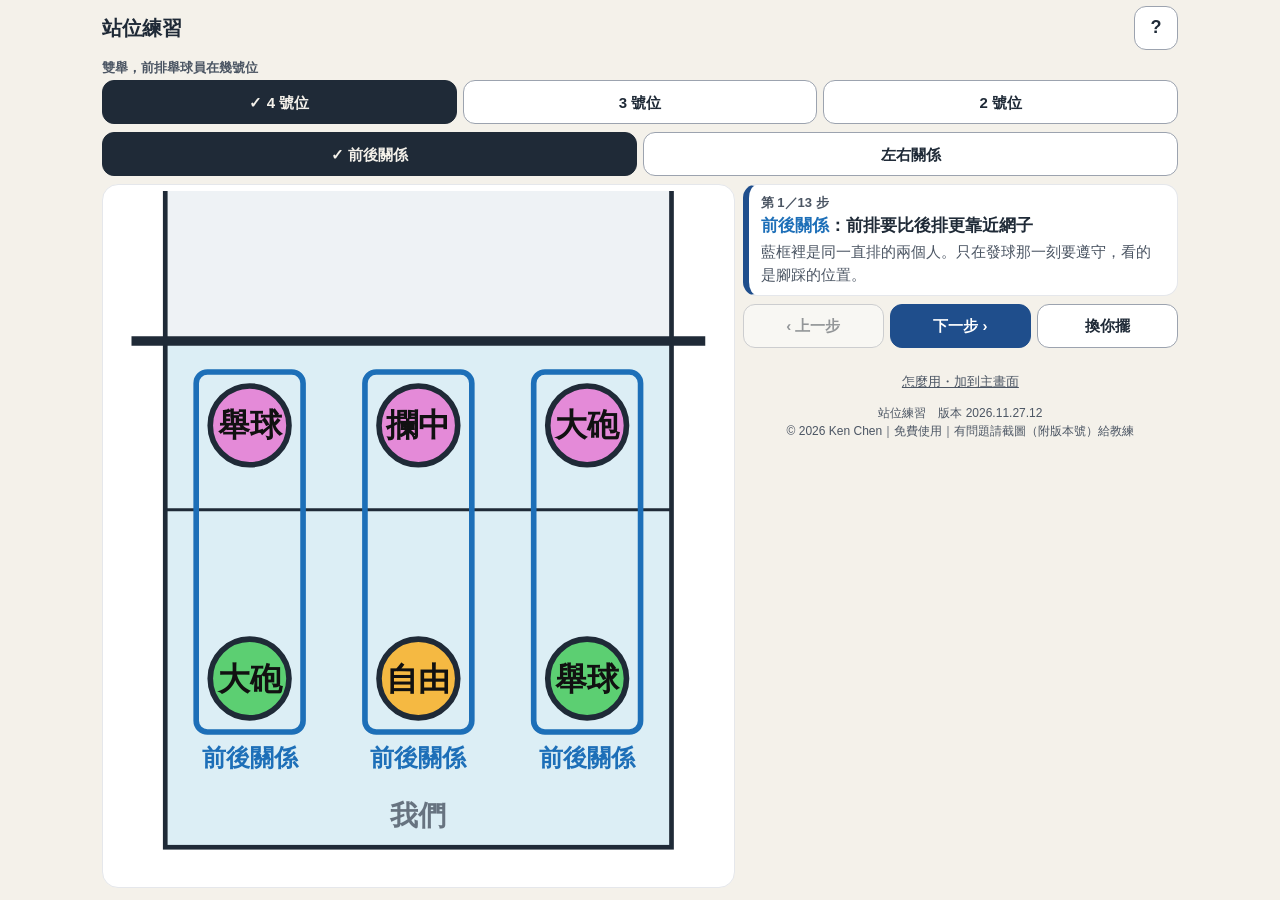
==== commit ec55b639: "站位練習 2026.11.27.12：重畫排球（三片彎曲面藍黃白＋分條）、接球的人停在球旁邊，不蓋住名字 Co-Authored-By: Claude Opus 5.5 <noreply@anthro" ====
--- a/lineup/index.html
+++ b/lineup/index.html
@@ -117,7 +117,7 @@
 </dialog>
 <script>
 "use strict";
-const VERSION = "2026.11.27.11";
+const VERSION = "2026.11.27.12";
 document.getElementById("ver").textContent = VERSION;
 
 /* ===================== 資料 =====================
@@ -250,7 +250,7 @@
   if(!why && deepest && L[1] > pos[recv][1]) why = `${nm(recv)}後面已經沒有人了，<b>一定要擋起來</b>。`;
   if(!why) why = `${nm(recv)}離球最近、移動最順，所以是她接。`;
   const mv = {}, tags = {};
-  const rp = toward(pos[recv], at, Math.max(0, 1 - 0.35/Math.max(dist(pos[recv],at),0.01)));
+  const rp = toward(pos[recv], at, Math.max(0, 1 - 0.75/Math.max(dist(pos[recv],at),0.01)));
   mv[recv] = clampP(rp); tags[recv] = "接";
   const helpers = [];
   defs.forEach(r=>{
@@ -289,7 +289,7 @@
     cap:`${side==="中間" ? "發球員在中間，照原本的位置站。" : `發球員在${side}，大家往${side}移一點、身體轉向她。`}前排舉球員和攔中不接。`});
   // 3 發球出手
   const passer = nearest(PASSERS, land, s1.pos);
-  const pl = toward(s1.pos[passer], land, Math.max(0, 1 - 0.35/Math.max(dist(s1.pos[passer],land),0.01)));
+  const pl = toward(s1.pos[passer], land, Math.max(0, 1 - 0.75/Math.max(dist(s1.pos[passer],land),0.01)));
   const others = PASSERS.filter(r=>r!==passer).sort((a,b)=>dist(s1.pos[a],pl)-dist(s1.pos[b],pl)).slice(0,2);
   const p2 = {[passer]:pl, FS:T.slice()}, t2 = {[passer]:"接", FS:"跑去舉"};
   others.forEach(r=>{ p2[r] = toward(s1.pos[r], pl, 0.3); t2[r] = "補位"; });
@@ -318,7 +318,7 @@
     add(steps[5], {pos:{[who]:toward(p4[who], bk, 0.85)}, ball:bk, ballH:0.8, cam:1, ofan:true, blocked:true, tags:{[hitter]:"被攔",[who]:"接起來"}, title:"被攔網擋住了",
       cap:`打到攔網擋住的地方，球被攔回來，${nm(who)}掩護接起來。按「換個地方打」再試一次。`});
   } else {
-    const op = OPPD[ar.k], to = ar.gap ? toward(op, AL, 0.5) : toward(op, AL, Math.max(0, 1 - 0.3/Math.max(dist(op,AL),0.01)));
+    const op = OPPD[ar.k], to = ar.gap ? toward(op, AL, 0.5) : toward(op, AL, Math.max(0, 1 - 0.75/Math.max(dist(op,AL),0.01)));
     add(steps[5], {pos:{}, opp:{[ar.k]:to}, ball:AL.slice(), ballH:1.0, cam:1, ofan:S.oblk==="yes", tags:{[hitter]:"打過去"}, otag:[ar.k, ar.gap?"來不及":"接"], point:ar.gap,
       title: ar.gap ? "打到空檔，得分！" : "對方接得到",
       cap: ar.gap ? "這裡離對方每個人都很遠，對方來不及接。按「換個地方打」試別的地方，或按「下一步」繼續看回防（當作對方有接起來）。" : "這裡離對方的人很近，容易被接起來。看看哪裡比較空，按「換個地方打」再試一次。"});
@@ -430,14 +430,15 @@
   });
   ROLES.forEach(r=>{ const g = el("g",{class:"tag",opacity:0},svg); el("rect",{rx:6,height:20,y:-41},g); el("text",{"text-anchor":"middle",y:-26},g); G.tag[r]=g; });
   G.shadow = el("ellipse",{rx:8,ry:4,fill:"#000","fill-opacity":.25,"pointer-events":"none"},svg);
-  // 自己畫的排球：白底、藍黃兩條彎的色帶
+  // 自己畫的排球：三片彎曲的面（藍、黃、白）從中心旋轉出去，每片中間一條分條
   G.ball = el("g",{id:"ball","pointer-events":"none"},svg);
   const bi = el("g",{"clip-path":"url(#bc)"},G.ball);
-  el("circle",{r:10,fill:"#fff"},bi);
-  el("path",{d:"M-13 3 Q-2 -3 12 -9",stroke:"#1d6fd1","stroke-width":6.5,fill:"none"},bi);
-  el("path",{d:"M-5 13 Q3 3 2 -13",stroke:"#f2c230","stroke-width":6.5,fill:"none"},bi);
-  el("path",{d:"M-13 3 Q-2 -3 12 -9 M-5 13 Q3 3 2 -13",stroke:"#1f2a37","stroke-width":1.2,fill:"none"},bi);
-  el("circle",{r:10,fill:"none",stroke:"#111","stroke-width":2},G.ball);
+  el("path",{d:"M0 0 Q5.47 2.91 0.00 10.00 A10 10 0 0 1 -8.66 -5.00 Q-5.26 3.29 0 0Z",fill:"#1e5fc4"},bi);
+  el("path",{d:"M0 0 Q-5.26 3.29 -8.66 -5.00 A10 10 0 0 1 8.66 -5.00 Q-0.22 -6.20 0 0Z",fill:"#f5c518"},bi);
+  el("path",{d:"M0 0 Q-0.22 -6.20 8.66 -5.00 A10 10 0 0 1 0.00 10.00 Q5.47 2.91 0 0Z",fill:"#ffffff"},bi);
+  el("path",{d:"M0 0 Q5.47 2.91 0.00 10.00 A10 10 0 0 1 -8.66 -5.00 Q-5.26 3.29 0 0Z M0 0 Q-5.26 3.29 -8.66 -5.00 A10 10 0 0 1 8.66 -5.00 Q-0.22 -6.20 0 0Z M0 0 Q-0.22 -6.20 8.66 -5.00 A10 10 0 0 1 0.00 10.00 Q5.47 2.91 0 0Z",fill:"none",stroke:"#1f2a37","stroke-width":0.85,"stroke-linejoin":"round"},bi);
+  el("path",{d:"M1.84 2.62 Q-0.97 5.51 -9.27 3.75 M-3.19 0.28 Q-4.29 -3.60 1.39 -9.90 M1.35 -2.90 Q5.26 -1.92 7.88 6.16",fill:"none",stroke:"#1f2a37","stroke-width":0.65},bi);
+  el("circle",{r:10,fill:"none",stroke:"#111","stroke-width":1.6},G.ball);
   G.otag = el("g",{class:"tag",opacity:0},svg); el("rect",{rx:6,height:20,y:-36},G.otag); el("text",{"text-anchor":"middle",y:-21},G.otag);
   G.bad = el("g",{},svg);
   // 要點場上的時候：大字提示＋一直點的手指（放在最上層，不擋點擊）
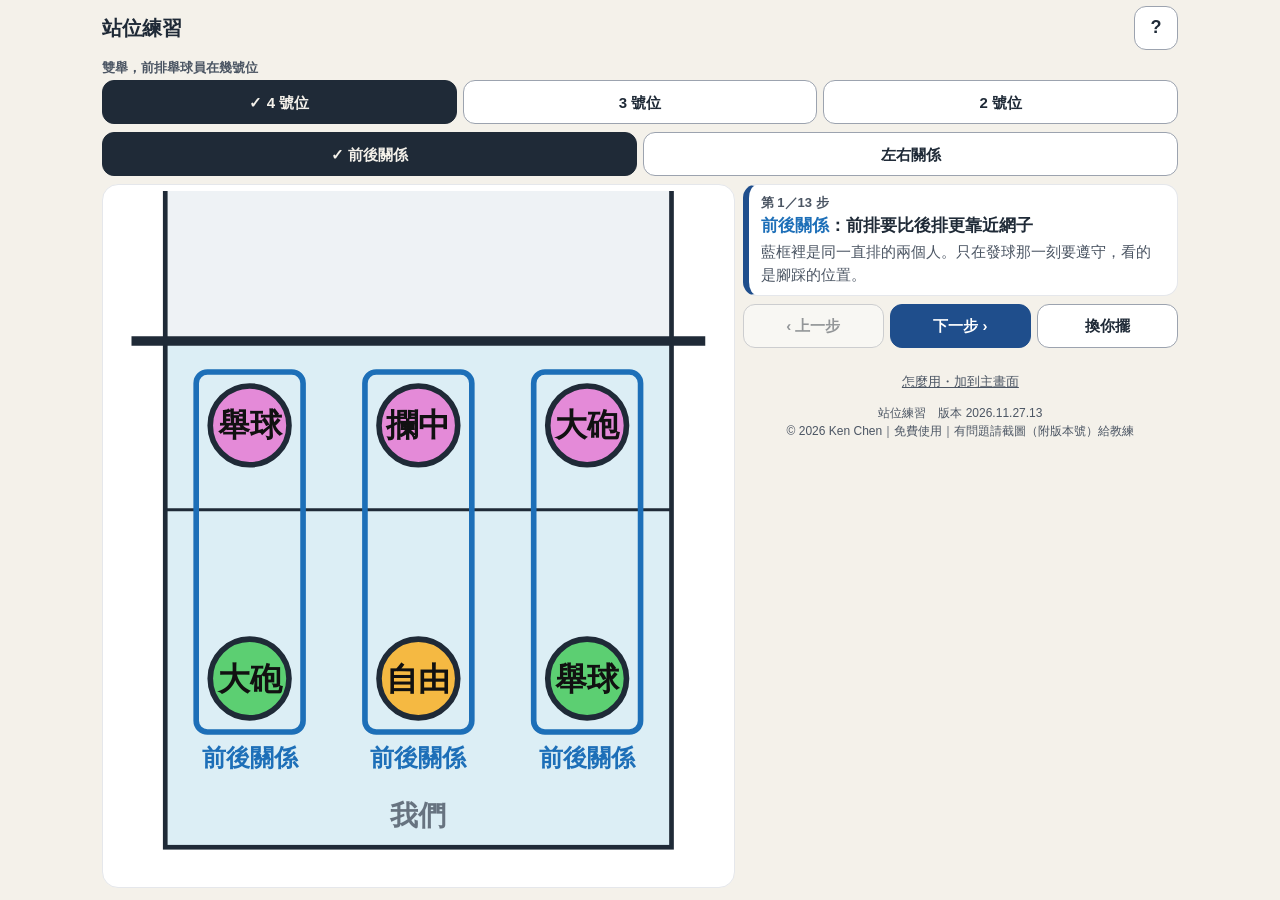
==== commit 14fa0679: "站位練習 2026.11.27.13：排球照真的構造重畫（六面、每面三條平行彎條，用 3D 投影）、發球的球從發球員那裡出來，不壓到對方底線的字 Co-Authored-By: Claude Opus" ====
--- a/lineup/index.html
+++ b/lineup/index.html
@@ -117,7 +117,7 @@
 </dialog>
 <script>
 "use strict";
-const VERSION = "2026.11.27.12";
+const VERSION = "2026.11.27.13";
 document.getElementById("ver").textContent = VERSION;
 
 /* ===================== 資料 =====================
@@ -268,7 +268,7 @@
 /* ===================== 一波的步驟 ===================== */
 function build(){
   const R = ROT[S.rot], B = R.key==="r4" && S.ver==="out", D = BLOCK[S.blk];
-  const land = S.land || R.land, srv = [S.srvX,-9.6], top = [S.srvX,-1.2];
+  const land = S.land || R.land, srv = [S.srvX,-9.6], top = [S.srvX,-2.2];
   const sh = Math.max(-0.45, Math.min(0.45, (S.srvX-4.5)*0.13)), side = S.srvX < 3 ? "左邊" : S.srvX > 6 ? "右邊" : "中間";
   const recv = {}; ROLES.forEach(r=>recv[r] = [Math.max(0.3,Math.min(8.7,R.recv[r][0]+sh)), R.recv[r][1]]);
   const P0 = {}; ROLES.forEach(r=>P0[r]=ZC[R.zone[r]].slice());
@@ -430,14 +430,19 @@
   });
   ROLES.forEach(r=>{ const g = el("g",{class:"tag",opacity:0},svg); el("rect",{rx:6,height:20,y:-41},g); el("text",{"text-anchor":"middle",y:-26},g); G.tag[r]=g; });
   G.shadow = el("ellipse",{rx:8,ry:4,fill:"#000","fill-opacity":.25,"pointer-events":"none"},svg);
-  // 自己畫的排球：三片彎曲的面（藍、黃、白）從中心旋轉出去，每片中間一條分條
+  // 自己畫的排球：照真的排球的構造（六面、每面三條平行彎條），從斜角看到三面，用 3D 算好投影成平面
   G.ball = el("g",{id:"ball","pointer-events":"none"},svg);
   const bi = el("g",{"clip-path":"url(#bc)"},G.ball);
-  el("path",{d:"M0 0 Q5.47 2.91 0.00 10.00 A10 10 0 0 1 -8.66 -5.00 Q-5.26 3.29 0 0Z",fill:"#1e5fc4"},bi);
-  el("path",{d:"M0 0 Q-5.26 3.29 -8.66 -5.00 A10 10 0 0 1 8.66 -5.00 Q-0.22 -6.20 0 0Z",fill:"#f5c518"},bi);
-  el("path",{d:"M0 0 Q-0.22 -6.20 8.66 -5.00 A10 10 0 0 1 0.00 10.00 Q5.47 2.91 0 0Z",fill:"#ffffff"},bi);
-  el("path",{d:"M0 0 Q5.47 2.91 0.00 10.00 A10 10 0 0 1 -8.66 -5.00 Q-5.26 3.29 0 0Z M0 0 Q-5.26 3.29 -8.66 -5.00 A10 10 0 0 1 8.66 -5.00 Q-0.22 -6.20 0 0Z M0 0 Q-0.22 -6.20 8.66 -5.00 A10 10 0 0 1 0.00 10.00 Q5.47 2.91 0 0Z",fill:"none",stroke:"#1f2a37","stroke-width":0.85,"stroke-linejoin":"round"},bi);
-  el("path",{d:"M1.84 2.62 Q-0.97 5.51 -9.27 3.75 M-3.19 0.28 Q-4.29 -3.60 1.39 -9.90 M1.35 -2.90 Q5.26 -1.92 7.88 6.16",fill:"none",stroke:"#1f2a37","stroke-width":0.65},bi);
+  el("circle",{r:10,fill:"#fff"},bi);
+  el("path",{d:"M-8.12 4.97 L-7.77 5.65 L-7.33 6.37 L-6.77 7.09 L-6.09 7.79 L-5.30 8.42 L-4.42 8.96 L-3.47 9.38 L-2.51 9.66 L-1.56 9.81 L-0.67 9.84 L0.16 9.79 L0.90 9.67 L0.90 9.67 L0.92 9.60 L0.93 9.52 L0.95 9.43 L0.97 9.33 L0.98 9.22 L1.00 9.09 L1.01 8.95 L1.03 8.80 L1.04 8.63 L1.05 8.45 L1.06 8.26 L1.07 8.04 L1.07 8.04 L0.19 8.19 L-0.83 8.28 L-2.01 8.27 L-3.30 8.12 L-4.63 7.77 L-5.93 7.23 L-7.07 6.50 L-8.00 5.66 L-8.70 4.78 L-9.18 3.93 L-9.49 3.14 L-9.67 2.44 L-9.67 2.44 L-9.58 2.71 L-9.48 2.96 L-9.37 3.21 L-9.25 3.44 L-9.12 3.67 L-8.99 3.89 L-8.85 4.09 L-8.71 4.29 L-8.56 4.47 L-8.41 4.65 L-8.27 4.81 L-8.12 4.97Z",fill:"#1e5fc4",stroke:"#1f2a37","stroke-width":0.6,"stroke-linejoin":"round"},bi);
+  el("path",{d:"M-9.67 2.44 L-9.49 3.14 L-9.18 3.93 L-8.70 4.78 L-8.00 5.66 L-7.07 6.50 L-5.93 7.23 L-4.63 7.77 L-3.30 8.12 L-2.01 8.27 L-0.83 8.28 L0.19 8.19 L1.07 8.04 L1.07 8.04 L1.08 7.82 L1.09 7.58 L1.10 7.32 L1.10 7.05 L1.10 6.77 L1.10 6.48 L1.10 6.17 L1.10 5.86 L1.10 5.54 L1.09 5.22 L1.08 4.89 L1.07 4.56 L1.07 4.56 L0.19 4.43 L-0.83 4.23 L-2.01 3.94 L-3.30 3.54 L-4.63 3.03 L-5.93 2.43 L-7.07 1.76 L-8.00 1.09 L-8.70 0.45 L-9.18 -0.12 L-9.49 -0.62 L-9.67 -1.04 L-9.67 -1.04 L-9.75 -0.76 L-9.82 -0.47 L-9.87 -0.17 L-9.91 0.12 L-9.93 0.42 L-9.94 0.72 L-9.93 1.02 L-9.91 1.31 L-9.87 1.60 L-9.82 1.89 L-9.75 2.17 L-9.67 2.44Z",fill:"#ffffff",stroke:"#1f2a37","stroke-width":0.6,"stroke-linejoin":"round"},bi);
+  el("path",{d:"M-9.67 -1.04 L-9.49 -0.62 L-9.18 -0.12 L-8.70 0.45 L-8.00 1.09 L-7.07 1.76 L-5.93 2.43 L-4.63 3.03 L-3.30 3.54 L-2.01 3.94 L-0.83 4.23 L0.19 4.43 L1.07 4.56 L1.07 4.56 L1.06 4.23 L1.05 3.90 L1.04 3.58 L1.03 3.25 L1.01 2.94 L1.00 2.62 L0.98 2.32 L0.97 2.02 L0.95 1.73 L0.93 1.45 L0.92 1.17 L0.90 0.91 L0.90 0.91 L0.16 0.54 L-0.67 0.14 L-1.56 -0.31 L-2.51 -0.79 L-3.47 -1.28 L-4.42 -1.77 L-5.30 -2.23 L-6.09 -2.65 L-6.77 -3.02 L-7.33 -3.33 L-7.77 -3.59 L-8.12 -3.79 L-8.12 -3.79 L-8.27 -3.61 L-8.41 -3.43 L-8.56 -3.23 L-8.71 -3.03 L-8.85 -2.81 L-8.99 -2.58 L-9.12 -2.35 L-9.25 -2.10 L-9.37 -1.85 L-9.48 -1.59 L-9.58 -1.32 L-9.67 -1.04Z",fill:"#f5c518",stroke:"#1f2a37","stroke-width":0.6,"stroke-linejoin":"round"},bi);
+  el("path",{d:"M8.12 3.79 L8.56 3.23 L8.99 2.58 L9.37 1.85 L9.67 1.04 L9.87 0.17 L9.94 -0.72 L9.87 -1.60 L9.67 -2.44 L9.37 -3.21 L8.99 -3.89 L8.56 -4.47 L8.12 -4.97 L8.12 -4.97 L8.06 -4.89 L8.00 -4.81 L7.93 -4.72 L7.85 -4.63 L7.76 -4.53 L7.66 -4.42 L7.55 -4.30 L7.42 -4.17 L7.29 -4.04 L7.14 -3.90 L6.98 -3.75 L6.81 -3.59 L6.81 -3.59 L7.36 -2.94 L7.93 -2.15 L8.48 -1.22 L8.95 -0.14 L9.27 1.04 L9.38 2.25 L9.27 3.41 L8.95 4.43 L8.48 5.29 L7.93 5.96 L7.36 6.47 L6.81 6.86 L6.81 6.86 L6.98 6.60 L7.14 6.34 L7.29 6.07 L7.42 5.81 L7.55 5.55 L7.66 5.29 L7.76 5.03 L7.85 4.77 L7.93 4.52 L8.00 4.27 L8.06 4.03 L8.12 3.79Z",fill:"#f5c518",stroke:"#1f2a37","stroke-width":0.6,"stroke-linejoin":"round"},bi);
+  el("path",{d:"M6.81 6.86 L7.36 6.47 L7.93 5.96 L8.48 5.29 L8.95 4.43 L9.27 3.41 L9.38 2.25 L9.27 1.04 L8.95 -0.14 L8.48 -1.22 L7.93 -2.15 L7.36 -2.94 L6.81 -3.59 L6.81 -3.59 L6.62 -3.42 L6.42 -3.25 L6.21 -3.06 L5.99 -2.88 L5.76 -2.68 L5.52 -2.49 L5.27 -2.28 L5.02 -2.08 L4.75 -1.87 L4.48 -1.67 L4.21 -1.46 L3.94 -1.25 L3.94 -1.25 L4.26 -0.41 L4.59 0.57 L4.91 1.69 L5.18 2.93 L5.37 4.22 L5.43 5.47 L5.37 6.59 L5.18 7.50 L4.91 8.19 L4.59 8.68 L4.26 9.00 L3.94 9.19 L3.94 9.19 L4.21 9.07 L4.48 8.93 L4.75 8.78 L5.02 8.62 L5.27 8.44 L5.52 8.24 L5.76 8.04 L5.99 7.82 L6.21 7.59 L6.42 7.35 L6.62 7.11 L6.81 6.86Z",fill:"#1e5fc4",stroke:"#1f2a37","stroke-width":0.6,"stroke-linejoin":"round"},bi);
+  el("path",{d:"M3.94 9.19 L4.26 9.00 L4.59 8.68 L4.91 8.19 L5.18 7.50 L5.37 6.59 L5.43 5.47 L5.37 4.22 L5.18 2.93 L4.91 1.69 L4.59 0.57 L4.26 -0.41 L3.94 -1.25 L3.94 -1.25 L3.67 -1.05 L3.39 -0.85 L3.12 -0.65 L2.86 -0.45 L2.59 -0.26 L2.33 -0.08 L2.08 0.10 L1.83 0.27 L1.59 0.44 L1.35 0.60 L1.12 0.76 L0.90 0.91 L0.90 0.91 L0.95 1.73 L1.00 2.62 L1.04 3.58 L1.07 4.56 L1.10 5.54 L1.10 6.48 L1.10 7.32 L1.07 8.04 L1.04 8.63 L1.00 9.09 L0.95 9.43 L0.90 9.67 L0.90 9.67 L1.12 9.68 L1.35 9.69 L1.59 9.68 L1.83 9.67 L2.08 9.65 L2.33 9.62 L2.59 9.58 L2.86 9.53 L3.12 9.47 L3.39 9.39 L3.67 9.30 L3.94 9.19Z",fill:"#ffffff",stroke:"#1f2a37","stroke-width":0.6,"stroke-linejoin":"round"},bi);
+  el("path",{d:"M-0.90 -9.67 L-1.59 -9.68 L-2.33 -9.62 L-3.12 -9.47 L-3.94 -9.19 L-4.75 -8.78 L-5.52 -8.24 L-6.21 -7.59 L-6.81 -6.86 L-7.29 -6.07 L-7.66 -5.29 L-7.93 -4.52 L-8.12 -3.79 L-8.12 -3.79 L-8.01 -3.73 L-7.90 -3.66 L-7.77 -3.59 L-7.63 -3.51 L-7.49 -3.42 L-7.33 -3.33 L-7.15 -3.24 L-6.97 -3.13 L-6.77 -3.02 L-6.56 -2.91 L-6.33 -2.78 L-6.09 -2.65 L-6.09 -2.65 L-5.81 -3.50 L-5.43 -4.45 L-4.91 -5.48 L-4.24 -6.55 L-3.41 -7.58 L-2.47 -8.48 L-1.46 -9.17 L-0.47 -9.62 L0.45 -9.85 L1.25 -9.89 L1.94 -9.81 L2.51 -9.66 L2.51 -9.66 L2.19 -9.72 L1.87 -9.77 L1.56 -9.81 L1.26 -9.83 L0.96 -9.84 L0.67 -9.84 L0.38 -9.83 L0.11 -9.81 L-0.16 -9.79 L-0.42 -9.75 L-0.66 -9.71 L-0.90 -9.67Z",fill:"#ffffff",stroke:"#1f2a37","stroke-width":0.6,"stroke-linejoin":"round"},bi);
+  el("path",{d:"M2.51 -9.66 L1.94 -9.81 L1.25 -9.89 L0.45 -9.85 L-0.47 -9.62 L-1.46 -9.17 L-2.47 -8.48 L-3.41 -7.58 L-4.24 -6.55 L-4.91 -5.48 L-5.43 -4.45 L-5.81 -3.50 L-6.09 -2.65 L-6.09 -2.65 L-5.84 -2.52 L-5.58 -2.38 L-5.30 -2.23 L-5.02 -2.08 L-4.72 -1.92 L-4.42 -1.77 L-4.11 -1.61 L-3.79 -1.44 L-3.47 -1.28 L-3.15 -1.11 L-2.83 -0.95 L-2.51 -0.79 L-2.51 -0.79 L-1.94 -1.48 L-1.25 -2.27 L-0.45 -3.16 L0.47 -4.10 L1.46 -5.04 L2.47 -5.91 L3.41 -6.63 L4.24 -7.17 L4.91 -7.52 L5.43 -7.71 L5.81 -7.79 L6.09 -7.79 L6.09 -7.79 L5.84 -8.01 L5.58 -8.22 L5.30 -8.42 L5.02 -8.62 L4.72 -8.80 L4.42 -8.96 L4.11 -9.11 L3.79 -9.25 L3.47 -9.38 L3.15 -9.48 L2.83 -9.58 L2.51 -9.66Z",fill:"#f5c518",stroke:"#1f2a37","stroke-width":0.6,"stroke-linejoin":"round"},bi);
+  el("path",{d:"M6.09 -7.79 L5.81 -7.79 L5.43 -7.71 L4.91 -7.52 L4.24 -7.17 L3.41 -6.63 L2.47 -5.91 L1.46 -5.04 L0.47 -4.10 L-0.45 -3.16 L-1.25 -2.27 L-1.94 -1.48 L-2.51 -0.79 L-2.51 -0.79 L-2.19 -0.62 L-1.87 -0.46 L-1.56 -0.31 L-1.26 -0.16 L-0.96 -0.01 L-0.67 0.14 L-0.38 0.28 L-0.11 0.41 L0.16 0.54 L0.42 0.67 L0.66 0.79 L0.90 0.91 L0.90 0.91 L1.59 0.44 L2.33 -0.08 L3.12 -0.65 L3.94 -1.25 L4.75 -1.87 L5.52 -2.49 L6.21 -3.06 L6.81 -3.59 L7.29 -4.04 L7.66 -4.42 L7.93 -4.72 L8.12 -4.97 L8.12 -4.97 L8.01 -5.19 L7.90 -5.42 L7.77 -5.65 L7.63 -5.89 L7.49 -6.13 L7.33 -6.37 L7.15 -6.61 L6.97 -6.85 L6.77 -7.09 L6.56 -7.33 L6.33 -7.56 L6.09 -7.79Z",fill:"#1e5fc4",stroke:"#1f2a37","stroke-width":0.6,"stroke-linejoin":"round"},bi);
   el("circle",{r:10,fill:"none",stroke:"#111","stroke-width":1.6},G.ball);
   G.otag = el("g",{class:"tag",opacity:0},svg); el("rect",{rx:6,height:20,y:-36},G.otag); el("text",{"text-anchor":"middle",y:-21},G.otag);
   G.bad = el("g",{},svg);
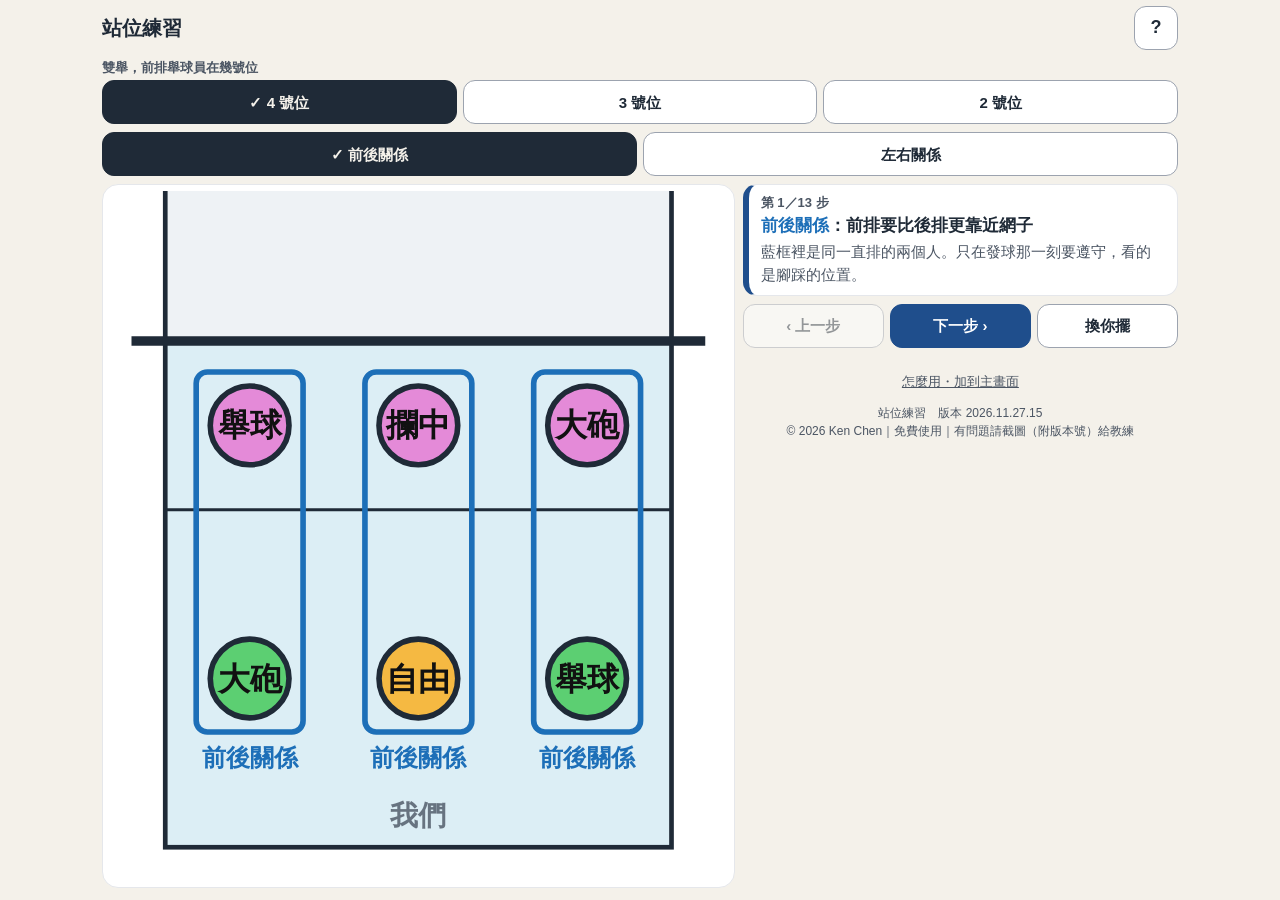
==== commit 20ae2df6: "站位練習 2026.11.27.15：可選舉長攻／舉二號、拿掉假快攻；攻擊結果加吊球、扣到攔網（擋回來／碰手出界／碰手變小球）、從頭上過；球飛行紅色虛線軌跡、碰手記號；球越高越大 Co-Authore" ====
--- a/lineup/index.html
+++ b/lineup/index.html
@@ -27,7 +27,9 @@
 .btn[disabled]{opacity:.45;cursor:default}
 .btn.ic{width:44px;padding:0;font-size:18px}
 .seg{display:flex;gap:6px}
+.seg{flex-wrap:wrap}
 .seg .btn{flex:1 1 0;min-width:0;padding:0 6px}
+#optSeg:has(.btn:nth-child(4)) .btn{flex:1 1 calc(50% - 3px)}
 .seg .btn[aria-pressed=true]{background:var(--ink);color:var(--bg);border-color:var(--ink)}
 .lbl{font-size:13px;color:var(--ink2);font-weight:700;margin-bottom:2px}
 .main{display:flex;flex-direction:column;gap:8px}
@@ -117,7 +119,7 @@
 </dialog>
 <script>
 "use strict";
-const VERSION = "2026.11.27.13";
+const VERSION = "2026.11.27.15";
 document.getElementById("ver").textContent = VERSION;
 
 /* ===================== 資料 =====================
@@ -161,28 +163,47 @@
      cap:"<b>舉球員和攔中兩個人攔</b>，擋住的範圍比較寬。"}
 };
 // 對方防守（我們從 4 號位、在我們左邊攻擊）：有攔網時兩個人攔，其他人照攔網沒擋到的地方站（暫定）
+// hx：我們攻擊手的位置（長攻 1.0、二號 4.4），對方兩個人攔在她前面
 const OD = {
   yes:{o2:[0.9,-0.4],o3:[1.9,-0.4],o4:[7.0,-3.0],o1:[0.8,-6.0],o5:[4.6,-7.8],o6:[7.8,-6.0]},
   no:{o2:[1.2,-2.6],o3:[3.8,-2.4],o4:[7.0,-3.0],o1:[1.0,-6.2],o5:[4.5,-7.6],o6:[7.8,-6.2]}
 };
-const OBL = ["o2","o3"], VB2 = [1.0,4.1];
-function ofanPoly(near){ const xs = OBL.map(k=>OD.yes[k][0]), lo = Math.min(...xs)-0.55, hi = Math.max(...xs)+0.55, y0 = -0.15, y1 = near ? -4.5 : -9;
-  const at = (x,y) => VB2[0] + (x - VB2[0]) * (y - VB2[1]) / (y0 - VB2[1]); return [[lo,y0],[hi,y0],[at(hi,y1),y1],[at(lo,y1),y1]]; }
-// 我們攻擊打到哪裡：被攔、空檔、還是對方接得到（離越近越接得到；往後退算 1.6 倍）
+const OBL = ["o2","o3"];
+const HX = () => S.set==="two" ? 4.4 : 1.0;
+function odef(){ const o = cp(OD[S.oblk]); if(S.oblk==="yes" && S.set==="two"){ o.o2 = [3.9,-0.4]; o.o3 = [4.9,-0.4]; o.o4 = [7.6,-3.0]; o.o1 = [1.0,-3.2]; } return o; }
+function ofanPoly(near){ const od = odef(), hx = HX(), xs = OBL.map(k=>od[k][0]), lo = Math.min(...xs)-0.55, hi = Math.max(...xs)+0.55, y0 = -0.15, y1 = near ? -4.5 : -9;
+  const at = (x,y) => hx + (x - hx) * (y - 4.1) / (y0 - 4.1); return [[lo,y0],[hi,y0],[at(hi,y1),y1],[at(lo,y1),y1]]; }
+// 我們攻擊打到哪裡（暫定規則，等教練確認）：
+//  攔網正後方、靠網（3 公尺內）→ 吊過攔網；攔網擋住的範圍、比較深 → 扣到攔網（擋回來／碰手出界／碰手變小球，同一個點結果固定）
+//  球路經過對方的人頭上、落在她後面 → 她只能用高手擋高看看，很容易得分；離大家都遠 → 空檔；不然對方接得到
+function hash2(x,y){ const v = Math.sin(x*12.9898 + y*78.233) * 43758.5453; return v - Math.floor(v); }
 function oresolve(L){
-  const blk = S.oblk==="yes", pos = OD[S.oblk];
-  if(blk && L[1] > -4.5 && inPoly(L, ofanPoly(true))) return {blocked:true};
+  const blk = S.oblk==="yes", pos = odef(), HPx = HX(), HPt = [HPx, 0.6];
   const cand = Object.keys(pos).filter(k=>!(blk && OBL.includes(k)));
   const cost = k => { const p = pos[k], dx = L[0]-p[0], dy = L[1]-p[1]; return Math.hypot(dx, dy<0 ? dy*1.6 : dy); };
-  const k = cand.sort((a,b)=>cost(a)-cost(b))[0], c = cost(k);
-  return {k, gap: c > 2.3};
+  const best = () => cand.slice().sort((a,b)=>cost(a)-cost(b))[0];
+  const inShadow = blk && L[1] > -4.5 && inPoly(L, ofanPoly(true));
+  // 球路過網的那一點（攔網的手）
+  const tN = (0.6 + 0.1) / (0.6 - L[1]), hand = [HPt[0] + (L[0]-HPt[0])*tN, -0.1];
+  if(inShadow && L[1] > -3.0){ const k = best(); return {kind:"tip", k, gap: cost(k) > 2.6}; }
+  if(inShadow){
+    const r = hash2(Math.round(L[0]*2), Math.round(L[1]*2));
+    if(r < 0.5) return {kind:"blocked", hand};
+    if(r < 0.8){ const side = L[0] < HPx ? -1 : 1; return {kind:"tool", hand, out:[Math.max(-1.2, Math.min(10.2, hand[0] + side*3.2)), -7.5]}; }
+    const pop = [hand[0] + 0.6, -2.4], k = cand.slice().sort((a,b)=>dist(pos[a],pop)-dist(pos[b],pop))[0];
+    return {kind:"soft", hand, pop, k};
+  }
+  // 球路從誰頭上過
+  for(const k of cand){ const [d,t] = segDist(pos[k], HPt, L); if(d < 1.0 && t < 0.9 && L[1] < pos[k][1] - 1.0) return {kind:"over", k}; }
+  const k = best(), c = cost(k);
+  return {kind: c > 2.3 ? "gap" : "dug", k};
 }
 const SHOTS = [["直線",[8.3,5.2]],["小斜線",[1.0,2.3]],["斜線",[1.5,5.6]],["對角深",[1.2,8.2]],["後中",[4.6,7.9]],["吊球",[6.8,2.1]]];
 
 /* ===================== 狀態 ===================== */
-const S = {rel:"fb", rot:0, ver:"in", blk:"M", oblk:"yes", aland:null, step:0, t:1, playing:false, slow:false, land:null, srvX:7.5, dland:null, shot:"", prac:null, waitDef:0, steps:[]};
-try{ const o = JSON.parse(localStorage.getItem("vblineup-ui")||"{}"); if(o.rot>=0&&o.rot<3) S.rot=o.rot; if(o.ver) S.ver=o.ver; if(BLOCK[o.blk]) S.blk=o.blk; if(OD[o.oblk]) S.oblk=o.oblk; if(o.slow) S.slow=true; }catch(e){}
-function saveUI(){ try{ localStorage.setItem("vblineup-ui", JSON.stringify({rot:S.rot,ver:S.ver,blk:S.blk,oblk:S.oblk,slow:S.slow})); }catch(e){} }
+const S = {set:"long", rel:"fb", rot:0, ver:"in", blk:"M", oblk:"yes", aland:null, step:0, t:1, playing:false, slow:false, land:null, srvX:7.5, dland:null, shot:"", prac:null, waitDef:0, steps:[]};
+try{ const o = JSON.parse(localStorage.getItem("vblineup-ui")||"{}"); if(o.rot>=0&&o.rot<3) S.rot=o.rot; if(o.ver) S.ver=o.ver; if(BLOCK[o.blk]) S.blk=o.blk; if(OD[o.oblk]) S.oblk=o.oblk; if(o.set==="two") S.set="two"; if(o.slow) S.slow=true; }catch(e){}
+function saveUI(){ try{ localStorage.setItem("vblineup-ui", JSON.stringify({rot:S.rot,ver:S.ver,blk:S.blk,oblk:S.oblk,set:S.set,slow:S.slow})); }catch(e){} }
 
 const HINT = {srv:false, tap:false};
 try{ HINT.srv = localStorage.getItem("vblineup-hint-srv")==="1"; HINT.tap = localStorage.getItem("vblineup-hint-tap")==="1"; }catch(e){}
@@ -274,7 +295,7 @@
   const P0 = {}; ROLES.forEach(r=>P0[r]=ZC[R.zone[r]].slice());
   const O0 = Object.assign({o1:srv.slice()}, cp(OPP0));
   const steps = [];
-  const add = (prev, ch) => { const s = cp(prev); Object.assign(s, {tags:{}, trail:true, fan:false, ofan:false, frames:false, cap:"", ballH:0, arrow:false, cam:0, otag:null, blocked:false}, ch); s.pos = Object.assign(cp(prev.pos), ch.pos||{}); s.opp = Object.assign(cp(prev.opp), ch.opp||{}); steps.push(s); return s; };
+  const add = (prev, ch) => { const s = cp(prev); Object.assign(s, {tags:{}, trail:true, fan:false, ofan:false, frames:false, cap:"", ballH:0, arrow:false, cam:0, otag:null, blocked:false, point:false, via:null, hitMark:null}, ch); s.pos = Object.assign(cp(prev.pos), ch.pos||{}); s.opp = Object.assign(cp(prev.opp), ch.opp||{}); steps.push(s); return s; };
 
   // 0 號位
   const fbx = S.rel==="fb";
@@ -299,29 +320,44 @@
   add(s1, {pos:p2, opp:{o1:[1.5,-6]}, ball:land.slice(), ballH:3, tags:t2, title:`${nm(passer)}接，旁邊的人補位`,
     cap:`大家都要動，不要站著看；舉球員跑去網前舉球。${verCap}`});
   // 4 一傳
-  const hitter = B ? "FM" : "FO", decoy = B ? "FO" : "FM";
-  const p3 = {[hitter]:[0.9,3.4], [decoy]:[4.3,3.0]};
-  if(passer!==hitter && passer!==decoy) p3[passer] = toward(steps[3].pos[passer], [4.5,5.5], 0.25);
-  add(steps[3], {pos:p3, ball:T.slice(), ballH:2.2, tags:{[hitter]:"準備攻擊",[decoy]:"準備攻擊",FS:"舉球"}, title:"球往舉球員飛了，攻擊手才退出去",
-    cap:`${NAME[hitter]}退到左邊三米線外，${NAME[decoy]}到中間。${B?"大砲接完球走進中間。":""}`});
+  const outer = B ? "FM" : "FO", mid = B ? "FO" : "FM";      // 外面打長攻的人、中間打二號的人
+  const two = S.set==="two", hitter = two ? mid : outer, other = two ? outer : mid;
+  const p3 = {[outer]:[0.9,3.4], [mid]:[4.3,3.0]};
+  if(passer!==outer && passer!==mid) p3[passer] = toward(steps[3].pos[passer], [4.5,5.5], 0.25);
+  add(steps[3], {pos:p3, ball:T.slice(), ballH:2.2, tags:{[outer]:"準備攻擊",[mid]:"準備攻擊",FS:"舉球"}, title:"球往舉球員飛了，攻擊手才退出去",
+    cap:`${NAME[outer]}退到左邊三米線外，${NAME[mid]}到中間。${B?"大砲接完球走進中間。":""}`});
   // 5 舉球：鏡頭移到對方那邊，停下來選要打哪裡
-  const back = ["BS","BM","BO"], cov = assign(back, [[2.2,2.6],[1.0,4.6],[3.6,4.2]], steps[4].pos);
-  const p4 = Object.assign({[hitter]:H.slice(), [decoy]:[4.5,0.9]}, cov), t4 = {[hitter]:"攻擊",[decoy]:"假裝快攻"};
-  back.forEach(r=>t4[r]="掩護");
-  const OPPD = OD[S.oblk];
-  add(steps[4], {pos:p4, opp:cp(OPPD), ball:[H[0]+0.2,H[1]], ballH:3.2, tags:t4, cam:1, ofan:S.oblk==="yes", title:"點對方的場上：要打哪裡",
-    cap: S.oblk==="yes" ? "灰色是對方攔網擋住的地方，打那裡容易被攔回來；找攔網沒擋到、離對方遠的地方。" : "對方沒有攔網：看對方站哪裡，找離大家都遠的空檔。"});
+  // 沒被舉到的攻擊手也去掩護（隊上不打假快攻）
+  const HP = two ? [4.4,0.6] : H.slice(), covers = ["BS","BM","BO",other];
+  const cov = assign(covers, two ? [[3.3,2.4],[5.5,2.4],[4.4,4.2],[2.6,4.4]] : [[2.2,2.6],[1.0,4.6],[3.6,4.2],[3.4,2.0]], steps[4].pos);
+  const back = covers;
+  const p4 = Object.assign({[hitter]:HP.slice()}, cov), t4 = {[hitter]:"攻擊"};
+  covers.forEach(r=>t4[r]="掩護");
+  const OPPD = odef();
+  add(steps[4], {pos:p4, opp:cp(OPPD), ball:[HP[0]+0.2,HP[1]], ballH:two?2.0:3.2, tags:t4, cam:1, ofan:S.oblk==="yes", title:"點對方的場上：要打哪裡",
+    cap:(two ? `舉二號給中間的${NAME[hitter]}。` : `舉長攻給 4 號位的${NAME[hitter]}。`) + (S.oblk==="yes" ? "灰色是對方攔網擋住的地方，找攔網沒擋到、離對方遠的地方。" : "對方沒有攔網：找離大家都遠的空檔。")});
   // 6 攻擊
   const AL = S.aland || [5.6,-4.6], ar = oresolve(AL);
-  if(ar.blocked){
-    const bk = [H[0]+1.3, 2.3], who = nearest(back, bk, p4);
-    add(steps[5], {pos:{[who]:toward(p4[who], bk, 0.85)}, ball:bk, ballH:0.8, cam:1, ofan:true, blocked:true, tags:{[hitter]:"被攔",[who]:"接起來"}, title:"被攔網擋住了",
-      cap:`打到攔網擋住的地方，球被攔回來，${nm(who)}掩護接起來。按「換個地方打」再試一次。`});
+  if(ar.kind==="blocked"){
+    const bk = [HP[0]+1.3, 2.3], who = nearest(back, bk, p4);
+    add(steps[5], {pos:{[who]:toward(p4[who], bk, 0.85)}, ball:bk, via:ar.hand, ballH:0.8, cam:1, ofan:true, blocked:true, hitMark:ar.hand, tags:{[hitter]:"被攔",[who]:"接起來"}, title:"被攔網擋回來了",
+      cap:`扣到攔網的手，球被擋回我們這邊，${nm(who)}掩護接起來。按「換個地方打」再試一次。`});
+  } else if(ar.kind==="tool"){
+    add(steps[5], {pos:{}, ball:ar.out, via:ar.hand, ballH:1.5, cam:1, ofan:true, point:true, hitMark:ar.hand, title:"打到手出界，得分！",
+      cap:"球碰到攔網的手往外彈出界，算我們得分。不過不是每次都這麼好運，按「換個地方打」看看別的地方。"});
+  } else if(ar.kind==="soft"){
+    const op = OPPD[ar.k];
+    add(steps[5], {pos:{}, opp:{[ar.k]:toward(op, ar.pop, Math.max(0, 1 - 0.75/Math.max(dist(op,ar.pop),0.01)))}, ball:ar.pop, via:ar.hand, ballH:2.2, cam:1, ofan:true, hitMark:ar.hand, otag:[ar.k,"接"], title:"碰到攔網變小球，對方接起來",
+      cap:"球碰到攔網的手，變成慢慢的小球掉在對方場上，被對方接起來。按「換個地方打」再試一次。"});
   } else {
-    const op = OPPD[ar.k], to = ar.gap ? toward(op, AL, 0.5) : toward(op, AL, Math.max(0, 1 - 0.75/Math.max(dist(op,AL),0.01)));
-    add(steps[5], {pos:{}, opp:{[ar.k]:to}, ball:AL.slice(), ballH:1.0, cam:1, ofan:S.oblk==="yes", tags:{[hitter]:"打過去"}, otag:[ar.k, ar.gap?"來不及":"接"], point:ar.gap,
-      title: ar.gap ? "打到空檔，得分！" : "對方接得到",
-      cap: ar.gap ? "這裡離對方每個人都很遠，對方來不及接。按「換個地方打」試別的地方，或按「下一步」繼續看回防（當作對方有接起來）。" : "這裡離對方的人很近，容易被接起來。看看哪裡比較空，按「換個地方打」再試一次。"});
+    const op = OPPD[ar.k], easy = ar.kind==="gap" || ar.kind==="over" || (ar.kind==="tip" && ar.gap);
+    const to = ar.kind==="over" ? op.slice() : easy ? toward(op, AL, 0.5) : toward(op, AL, Math.max(0, 1 - 0.75/Math.max(dist(op,AL),0.01)));
+    const T6 = {tip: ar.gap ? "吊過攔網，對方來不及！" : "吊過攔網，對方接得到", over:"從對方頭上過，很容易得分", gap:"打到空檔，得分！", dug:"對方接得到"}[ar.kind];
+    const C6 = {tip: ar.gap ? "攔網後面沒人顧，輕輕吊過去，對方來不及接。" : "吊過攔網，可是對方有人在攔網後面守，接得到。",
+      over:`球會從${"對方的人"}頭上過去，她只能試著用高手把球擋高，不好接，很容易得分。`,
+      gap:"這裡離對方每個人都很遠，對方來不及接。", dug:"這裡離對方的人很近，容易被接起來。看看哪裡比較空，按「換個地方打」再試一次。"}[ar.kind];
+    add(steps[5], {pos:{}, opp:{[ar.k]:to}, ball:AL.slice(), ballH: ar.kind==="tip" ? 2.4 : 1.0, cam:1, ofan:S.oblk==="yes", tags: ar.kind==="tip" ? {[hitter]:"吊"} : {}, otag:[ar.k, ar.kind==="over" ? "高手擋看看" : easy ? "來不及" : "接"], point:easy,
+      title:T6, cap: C6 + (easy ? "按「換個地方打」試別的地方，或按「下一步」繼續看回防（當作對方有接起來）。" : "")});
   }
   // 7 回防（鏡頭回到我們這邊）
   const t6 = {}; ROLES.forEach(r=>{ if(R.zone[r]!==BZONE[r] && !FRONT(r)) t6[r] = "換到 "+BZONE[r]; });
@@ -339,23 +375,23 @@
     cap:`${res.why}${res.helpers.length?`${res.helpers.map(nm).join("、")}往球靠過去補位。`:""}`});
   // 10 防起來給舉球員
   const setter = res.recv==="FS" ? "BS" : "FS";
-  const hitter2 = res.recv==="FO" ? "FM" : "FO";
+  const hitter2 = two ? (res.recv==="FM" ? "FO" : "FM") : (res.recv==="FO" ? "FM" : "FO");
   const p9 = {[setter]:[5.8,1.3]}, t9 = {[setter]: setter==="BS" ? "衝上來舉" : "去舉"};
   if(setter==="BS"){ p9.FS = [7.9,2.2]; t9.FS = "接高後退開"; }
   if(hitter2==="FO"){ p9.FO = [0.9,3.4]; t9.FO = "準備攻擊"; }
-  if(res.recv!=="FM"){ p9.FM = [4.3,3.0]; t9.FM = hitter2==="FM" ? "準備攻擊" : "準備快攻"; }
+  if(res.recv!=="FM"){ p9.FM = [4.3,3.0]; t9.FM = "準備攻擊"; }
   else { p9.FO = [0.9,3.4]; t9.FO = "準備攻擊"; }
   add(steps[9], {pos:p9, ball:[5.8,1.1], ballH:2.4, fan:false, tags:t9, title: setter==="BS" ? "前排舉球員接高，後排舉球員衝上來舉" : "防起來，舉球員去舉",
     cap: setter==="BS" ? "前排舉球員原地把球接高就退開。" : `${BLOCK[S.blk].bl.includes("FS")?"舉球員攔網落地後轉身去接。":"舉球員往網前移。"}攻擊手退到三米線外。`});
   // 11 第二波
   const hp = hitter2==="FO" ? H.slice() : [4.5,0.9];
   const rest = ROLES.filter(r=>r!==hitter2 && r!==setter);
-  const cov2 = assign(rest.filter(r=>!(hitter2==="FO" && r==="FM")), hitter2==="FO" ? [[2.2,2.6],[1.0,4.6],[3.6,4.2]] : [[3.4,2.6],[5.6,2.8],[4.5,4.6]], steps[10].pos);
+  const cov2 = assign(rest, hitter2==="FO" ? [[2.2,2.6],[1.0,4.6],[3.6,4.2],[3.4,2.0]] : [[3.4,2.6],[5.6,2.8],[4.5,4.6],[2.6,4.4]], steps[10].pos);
   const t10 = {[hitter2]:"攻擊"}; Object.keys(cov2).forEach(r=>t10[r]="掩護");
-  const p10 = Object.assign({[hitter2]:hp}, cov2); if(hitter2==="FO"){ p10.FM = [4.5,0.9]; t10.FM = "假裝快攻"; }
-  add(steps[10], {pos:p10, ball:[hp[0]+0.2,hp[1]], ballH:3.2, tags:t10, title:"第二波攻擊，大家掩護",
-    cap: hitter2==="FO" ? "舉給 4 號位的大砲。" : "大砲剛接完球來不及，舉給中間的攔中。"});
-  add(steps[11], {pos:{}, ball:[4.8,-3.6], ballH:1.2, tags:{[hitter2]:"打過去"}, title:"一個來回完成",
+  const p10 = Object.assign({[hitter2]:hp}, cov2);
+  add(steps[10], {pos:p10, ball:[hp[0]+0.2,hp[1]], ballH:hitter2==="FO"?3.2:2.0, tags:t10, title:"第二波攻擊，大家掩護",
+    cap: hitter2==="FO" ? (two ? "攔中剛接完球來不及，舉長攻給 4 號位的大砲。" : "舉長攻給 4 號位的大砲。") : (two ? "舉二號給中間的攔中。" : "大砲剛接完球來不及，舉二號給中間的攔中。")});
+  add(steps[11], {pos:{}, ball:[4.8,-3.6], ballH:1.2, tags:{}, title:"一個來回完成",
     cap:`接發球 → 攻擊 → 回防 → 攔網防守 → 再攻擊。`});
   return steps;
 }
@@ -384,8 +420,8 @@
   G.fan = el("polygon",{fill:"url(#fg)",stroke:"#6b7280","stroke-dasharray":"5 4","stroke-opacity":.7},G.fanG);
   G.fanT = el("text",{"text-anchor":"middle","font-size":13,"font-weight":800,fill:"var(--ink)"},G.fanG); G.fanT.textContent = "攔網擋住";
   G.ofanG = el("g",{"clip-path":"url(#oppc)",opacity:0},svg);
-  el("polygon",{points:ofanPoly(false).map(p=>X(p[0])+","+Y(p[1])).join(" "),fill:"url(#fg2)",stroke:"#6b7280","stroke-dasharray":"5 4","stroke-opacity":.7},G.ofanG);
-  const oft = el("text",{x:X(2.4),y:Y(-3.2),"text-anchor":"middle","font-size":13,"font-weight":800,fill:"var(--ink)"},G.ofanG); oft.textContent = "攔網擋住";
+  G.ofanP = el("polygon",{fill:"url(#fg2)",stroke:"#6b7280","stroke-dasharray":"5 4","stroke-opacity":.7},G.ofanG);
+  G.ofanT = el("text",{"text-anchor":"middle","font-size":13,"font-weight":800,fill:"var(--ink)"},G.ofanG); G.ofanT.textContent = "攔網擋住";
   const ot = el("text",{x:X(4.5),y:Y(-8.4),"text-anchor":"middle","font-size":15,"font-weight":700,fill:"var(--ink2)",opacity:.8},svg); ot.textContent = "對方"; G.theirs = ot;
   G.frames = el("g",{opacity:0},svg);
   const fr = (x0,y0,x1,y1,c) => el("rect",{x:X(x0),y:Y(y0),width:X(x1)-X(x0),height:Y(y1)-Y(y0),rx:6,fill:"none",stroke:c,"stroke-width":3},G.frames);
@@ -444,15 +480,22 @@
   el("path",{d:"M2.51 -9.66 L1.94 -9.81 L1.25 -9.89 L0.45 -9.85 L-0.47 -9.62 L-1.46 -9.17 L-2.47 -8.48 L-3.41 -7.58 L-4.24 -6.55 L-4.91 -5.48 L-5.43 -4.45 L-5.81 -3.50 L-6.09 -2.65 L-6.09 -2.65 L-5.84 -2.52 L-5.58 -2.38 L-5.30 -2.23 L-5.02 -2.08 L-4.72 -1.92 L-4.42 -1.77 L-4.11 -1.61 L-3.79 -1.44 L-3.47 -1.28 L-3.15 -1.11 L-2.83 -0.95 L-2.51 -0.79 L-2.51 -0.79 L-1.94 -1.48 L-1.25 -2.27 L-0.45 -3.16 L0.47 -4.10 L1.46 -5.04 L2.47 -5.91 L3.41 -6.63 L4.24 -7.17 L4.91 -7.52 L5.43 -7.71 L5.81 -7.79 L6.09 -7.79 L6.09 -7.79 L5.84 -8.01 L5.58 -8.22 L5.30 -8.42 L5.02 -8.62 L4.72 -8.80 L4.42 -8.96 L4.11 -9.11 L3.79 -9.25 L3.47 -9.38 L3.15 -9.48 L2.83 -9.58 L2.51 -9.66Z",fill:"#f5c518",stroke:"#1f2a37","stroke-width":0.6,"stroke-linejoin":"round"},bi);
   el("path",{d:"M6.09 -7.79 L5.81 -7.79 L5.43 -7.71 L4.91 -7.52 L4.24 -7.17 L3.41 -6.63 L2.47 -5.91 L1.46 -5.04 L0.47 -4.10 L-0.45 -3.16 L-1.25 -2.27 L-1.94 -1.48 L-2.51 -0.79 L-2.51 -0.79 L-2.19 -0.62 L-1.87 -0.46 L-1.56 -0.31 L-1.26 -0.16 L-0.96 -0.01 L-0.67 0.14 L-0.38 0.28 L-0.11 0.41 L0.16 0.54 L0.42 0.67 L0.66 0.79 L0.90 0.91 L0.90 0.91 L1.59 0.44 L2.33 -0.08 L3.12 -0.65 L3.94 -1.25 L4.75 -1.87 L5.52 -2.49 L6.21 -3.06 L6.81 -3.59 L7.29 -4.04 L7.66 -4.42 L7.93 -4.72 L8.12 -4.97 L8.12 -4.97 L8.01 -5.19 L7.90 -5.42 L7.77 -5.65 L7.63 -5.89 L7.49 -6.13 L7.33 -6.37 L7.15 -6.61 L6.97 -6.85 L6.77 -7.09 L6.56 -7.33 L6.33 -7.56 L6.09 -7.79Z",fill:"#1e5fc4",stroke:"#1f2a37","stroke-width":0.6,"stroke-linejoin":"round"},bi);
   el("circle",{r:10,fill:"none",stroke:"#111","stroke-width":1.6},G.ball);
+  G.traj = el("g",{"pointer-events":"none"},svg);
+  G.hit = el("g",{opacity:0,"pointer-events":"none"},svg);
+  el("path",{d:"M0 -15 L4 -5 L14 -7 L7 1 L13 10 L3 6 L0 15 L-3 6 L-13 10 L-7 1 L-14 -7 L-4 -5 Z",fill:"#ffd43b",stroke:"#e5484d","stroke-width":2,"stroke-linejoin":"round"},G.hit);
+  const ht2 = el("text",{y:-20,"text-anchor":"middle","font-size":13,"font-weight":900,fill:"var(--ink)",stroke:"var(--card)","stroke-width":4,"paint-order":"stroke"},G.hit); ht2.textContent = "碰手";
   G.otag = el("g",{class:"tag",opacity:0},svg); el("rect",{rx:6,height:20,y:-36},G.otag); el("text",{"text-anchor":"middle",y:-21},G.otag);
   G.bad = el("g",{},svg);
   // 要點場上的時候：大字提示＋一直點的手指（放在最上層，不擋點擊）
   G.tapT = el("text",{"text-anchor":"middle","font-size":19,"font-weight":900,fill:"var(--acc)",stroke:"var(--card)","stroke-width":6,"paint-order":"stroke","stroke-linejoin":"round",opacity:0,"pointer-events":"none"},svg);
-  svg.appendChild(G.hintT); svg.appendChild(G.hintS);
+  svg.appendChild(G.traj); svg.appendChild(G.hit); svg.appendChild(G.shadow); svg.appendChild(G.ball); svg.appendChild(G.tapT); svg.appendChild(G.hintT); svg.appendChild(G.hintS);
 }
 const ease = t => t<.5 ? 4*t*t*t : 1-Math.pow(-2*t+2,3)/2;
 function lerp(a,b,t){ return [a[0]+(b[0]-a[0])*t, a[1]+(b[1]-a[1])*t]; }
-function setBall(p, h){ G.shadow.setAttribute("cx",X(p[0])); G.shadow.setAttribute("cy",Y(p[1])); G.ball.setAttribute("transform",`translate(${X(p[0])} ${Y(p[1])-h*14}) scale(${1+h*0.16})`); }
+// 俯視：球越高畫得越大，影子留在地上、稍微偏一點
+function setBall(p, h){ G.shadow.setAttribute("cx",X(p[0])+h*3); G.shadow.setAttribute("cy",Y(p[1])+h*4); G.shadow.setAttribute("rx",8); G.shadow.setAttribute("ry",4); G.ball.setAttribute("transform",`translate(${X(p[0])} ${Y(p[1])}) scale(${(1+h*0.28).toFixed(3)})`); }
+// 球的路線：有 via（碰到攔網的手）就分兩段
+function ballAt(prev, cur, t){ if(!cur.via) return lerp(prev.ball, cur.ball, t); const d1 = dist(prev.ball, cur.via), d2 = dist(cur.via, cur.ball), k = d1/(d1+d2); return t < k ? lerp(prev.ball, cur.via, t/k) : lerp(cur.via, cur.ball, (t-k)/(1-k)); }
 const VB_OUR = 235, VB_OPP = 24;
 const TAPS = {serve:{y0:0,y1:9,txt:"點一下：發球落在哪裡"}, attack:{y0:-9,y1:0,txt:"點一下：要打哪裡"}, def:{y0:0,y1:9,txt:"點一下：對方打哪裡"}};
 function paint(){
@@ -497,7 +540,15 @@
   G.otag.setAttribute("opacity", ot?1:0);
   if(ot){ const p = cur.opp[ot[0]], w = 14*ot[1].length+12; G.otag.querySelector("rect").setAttribute("width",w); G.otag.querySelector("rect").setAttribute("x",-w/2); G.otag.querySelector("text").textContent = ot[1];
     G.otag.setAttribute("transform",`translate(${Math.min(Math.max(X(p[0]), w/2+2), 328-w/2)} ${Y(p[1])})`); }
-  const bp = i===0 ? cur.ball : lerp(prev.ball, cur.ball, t), h = (i===0?0:cur.ballH)*Math.sin(Math.PI*t);
+  const bp = i===0 ? cur.ball : ballAt(prev, cur, t), h = (i===0?0:cur.ballH)*Math.sin(Math.PI*t);
+  // 紅色虛線：球飛過的路線
+  G.traj.innerHTML = "";
+  if(!pos && i>2 && dist(prev.ball, cur.ball) > 0.5){
+    const pts = [prev.ball]; if(cur.via && t > dist(prev.ball,cur.via)/(dist(prev.ball,cur.via)+dist(cur.via,cur.ball))) pts.push(cur.via); pts.push(bp);
+    el("polyline",{points:pts.map(p=>X(p[0])+","+Y(p[1])).join(" "),fill:"none",stroke:"#e5484d","stroke-width":2.5,"stroke-dasharray":"6 5","stroke-linecap":"round"},G.traj);
+  }
+  const hm = !pos && cur.hitMark && (t >= dist(prev.ball,cur.hitMark)/(dist(prev.ball,cur.hitMark)+dist(cur.hitMark,cur.ball)));
+  G.hit.setAttribute("opacity", hm?1:0); if(cur.hitMark) G.hit.setAttribute("transform",`translate(${X(cur.hitMark[0])} ${Y(cur.hitMark[1])})`);
   setBall(bp, h);
   const showBall = !(pos && S.prac.stage==="def");
   G.ball.setAttribute("opacity", showBall?1:0); G.shadow.setAttribute("opacity", showBall?1:0);
@@ -506,6 +557,7 @@
   G.fan.setAttribute("points", fp.map(p=>X(p[0])+","+Y(p[1])).join(" "));
   G.fanT.setAttribute("x", X((fp[0][0]+fp[1][0]+fp[2][0]+fp[3][0])/4 - 0.3)); G.fanT.setAttribute("y", Y(3.4));
   G.fanG.setAttribute("opacity", fo);
+  G.ofanP.setAttribute("points", ofanPoly(false).map(p=>X(p[0])+","+Y(p[1])).join(" ")); const fpx = ofanPoly(true); G.ofanT.setAttribute("x", X((fpx[0][0]+fpx[1][0])/2)); G.ofanT.setAttribute("y", Y(-3.2));
   G.ofanG.setAttribute("opacity", pos ? 0 : (cur.ofan ? (prev.ofan?1:e) : (prev.ofan && i>0 ? 1-e : 0)));
   G.frames.setAttribute("opacity", (pos && S.prac.stage==="recv") || (!pos && cur.frames) ? 1 : 0);
   G.frFB.setAttribute("opacity", pos || S.rel==="fb" ? 1 : 0); G.frLR.setAttribute("opacity", pos || S.rel==="lr" ? 1 : 0);
@@ -531,7 +583,8 @@
   const os = $("optSeg"), def = S.prac ? S.prac.stage==="def" : S.step>=7, atk = !S.prac && (S.step===5 || S.step===6);
   let html = "", lab = "";
   if(!S.prac && S.step===0){ lab = "看哪一種關係"; html = btn((S.rel==="fb"?"✓ ":"")+"前後關係","rel:fb",{pressed:S.rel==="fb"}) + btn((S.rel==="lr"?"✓ ":"")+"左右關係","rel:lr",{pressed:S.rel==="lr"}); }
-  else if(atk){ lab = "對方有沒有攔網"; html = btn((S.oblk==="yes"?"✓ ":"")+"對方有攔網","oblk:yes",{pressed:S.oblk==="yes"}) + btn((S.oblk==="no"?"✓ ":"")+"對方沒攔網","oblk:no",{pressed:S.oblk==="no"}); }
+  else if(atk){ lab = "舉給誰、對方有沒有攔網"; html = btn((S.set==="long"?"✓ ":"")+"舉長攻","set:long",{pressed:S.set==="long"}) + btn((S.set==="two"?"✓ ":"")+"舉二號","set:two",{pressed:S.set==="two"})
+      + btn((S.oblk==="yes"?"✓ ":"")+"對方有攔網","oblk:yes",{pressed:S.oblk==="yes"}) + btn((S.oblk==="no"?"✓ ":"")+"對方沒攔網","oblk:no",{pressed:S.oblk==="no"}); }
   else if(def){ lab = "誰攔網"; html = Object.keys(BLOCK).map(k=>btn((S.blk===k?"✓ ":"")+BLOCK[k].seg, "blk:"+k, {pressed:S.blk===k})).join(""); }
   else if(ROT[S.rot].key==="r4" && !(S.prac && S.prac.stage==="recv")){ lab = "這一輪的攔中"; html = btn((S.ver==="in"?"✓ ":"")+"攔中跑進中間","ver:in",{pressed:S.ver==="in"}) + btn((S.ver==="out"?"✓ ":"")+"攔中先留外面","ver:out",{pressed:S.ver==="out"}); }
   os.innerHTML = html; os.setAttribute("aria-label", lab); os.hidden = !html;
@@ -671,6 +724,7 @@
   if(a==="reland"){ S.land = null; S.aland = null; S.dland = null; goStep(2); }
   if(a==="reatk"){ S.aland = null; S.dland = null; goStep(5); }
   if(a==="redef"){ S.dland = null; S.shot = ""; goStep(8); }
+  if(a==="set"){ S.set = v; saveUI(); S.aland = null; S.dland = null; goStep(5); }
   if(a==="oblk"){ S.oblk = v; saveUI(); S.aland = null; S.dland = null; goStep(5); }
   if(a==="reserve") reServe();
   if(a==="ver"){ stopPlay(); S.prac=null; S.ver = v; saveUI(); rebuild(true); }
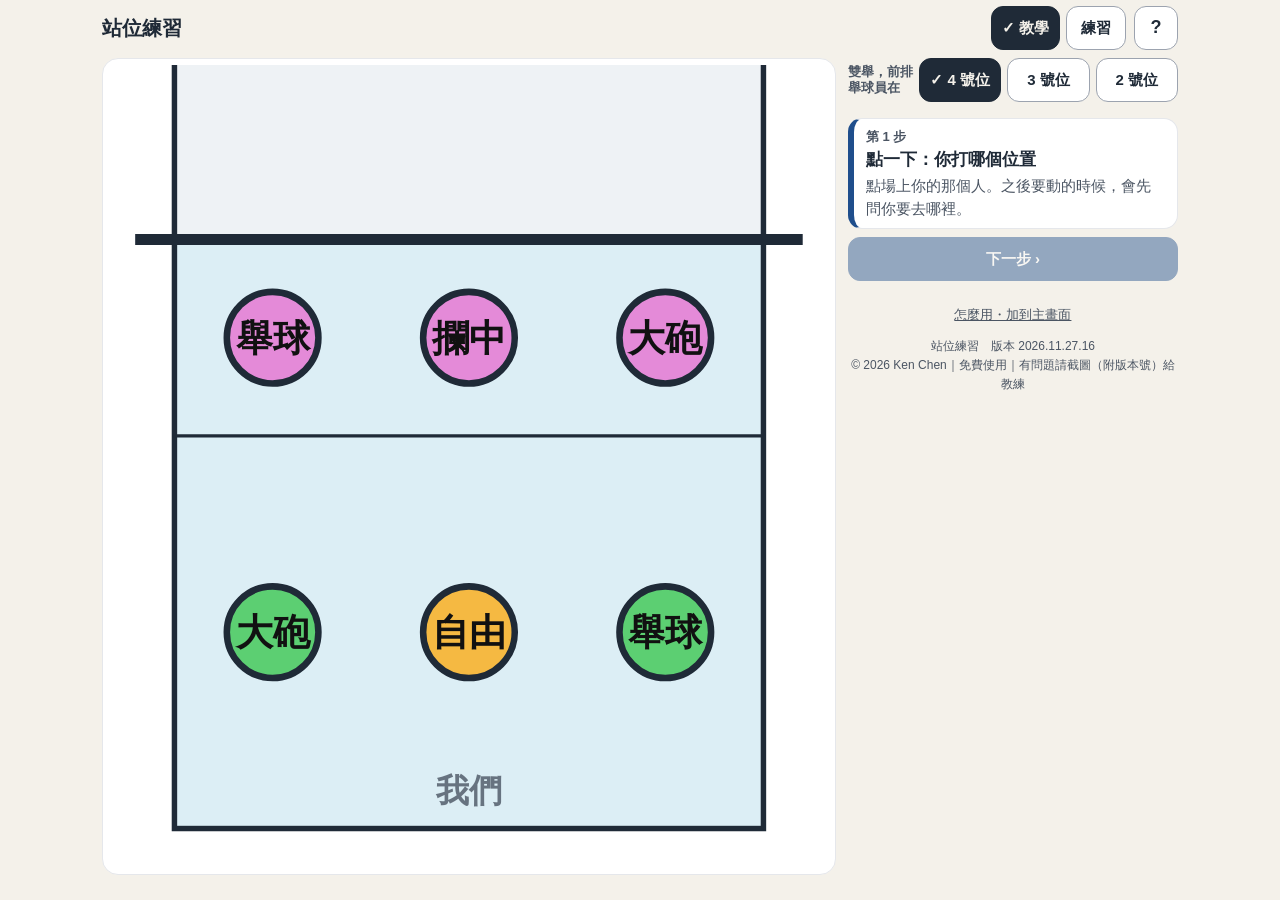
==== commit 72eea138: "站位練習 2026.11.27.16：分教學／練習模式；教學先選自己的位置、要動時先問你去哪；練習可設對方防守和攔網、隨機結果和比分、可拖人調整；兩邊同一套防守規則（空檔、從頭上過、攔網）；一傳到位／" ====
--- a/lineup/index.html
+++ b/lineup/index.html
@@ -4,7 +4,7 @@
 <meta charset="utf-8">
 <meta name="viewport" content="width=device-width, initial-scale=1, viewport-fit=cover">
 <title>站位練習</title>
-<meta name="description" content="社工女排站位練習：雙舉三種輪，從接發球打到防守，一步一步看大家怎麼跑，也可以自己擺站位。">
+<meta name="description" content="社工女排站位練習：教學模式一步一步問你要去哪，練習模式像比賽一樣打一球，雙舉三種輪。">
 <meta name="theme-color" content="#1f4e8c">
 <link rel="manifest" href="manifest.webmanifest">
 <link rel="icon" href="icons/favicon-32.png" sizes="32x32">
@@ -12,8 +12,8 @@
 <meta name="apple-mobile-web-app-capable" content="yes">
 <meta name="apple-mobile-web-app-title" content="站位練習">
 <style>
-:root{--fb:#1d6fb8;--lr:#b45309;--bg:#f4f1ea;--card:#fff;--ink:#1f2a37;--ink2:#4b5563;--line:#e5e7eb;--line2:#9ca3af;--acc:#1f4e8c;--acc-ink:#fff;--soft:#f3f4f6;--court:#dceef5;--cline:#1f2a37;--opp:#eef2f5;--bad:#b91c1c}
-@media (prefers-color-scheme:dark){:root{--fb:#5aa2e6;--lr:#e0873a;--bg:#111418;--card:#1c2128;--ink:#eef0f3;--ink2:#b4bcc6;--line:#2d343d;--line2:#6b7280;--acc:#6ea8ff;--acc-ink:#0b1a33;--soft:#252b33;--court:#1d3440;--cline:#c9d3dc;--opp:#1a242c;--bad:#f87171}}
+:root{--fb:#1d6fb8;--lr:#b45309;--bg:#f4f1ea;--card:#fff;--ink:#1f2a37;--ink2:#4b5563;--line:#e5e7eb;--line2:#9ca3af;--acc:#1f4e8c;--acc-ink:#fff;--soft:#f3f4f6;--court:#dceef5;--cline:#1f2a37;--opp:#eef2f5;--bad:#b91c1c;--ok:#15803d}
+@media (prefers-color-scheme:dark){:root{--fb:#5aa2e6;--lr:#e0873a;--bg:#111418;--card:#1c2128;--ink:#eef0f3;--ink2:#b4bcc6;--line:#2d343d;--line2:#6b7280;--acc:#6ea8ff;--acc-ink:#0b1a33;--soft:#252b33;--court:#1d3440;--cline:#c9d3dc;--opp:#1a242c;--bad:#f87171;--ok:#4ade80}}
 *{box-sizing:border-box;margin:0;padding:0}
 [hidden]{display:none!important}
 html,body{min-height:100%}
@@ -26,12 +26,17 @@
 .btn.pri{background:var(--acc);border-color:var(--acc);color:var(--acc-ink)}
 .btn[disabled]{opacity:.45;cursor:default}
 .btn.ic{width:44px;padding:0;font-size:18px}
-.seg{display:flex;gap:6px}
-.seg{flex-wrap:wrap}
+.seg{display:flex;gap:6px;flex-wrap:wrap}
 .seg .btn{flex:1 1 0;min-width:0;padding:0 6px}
-#optSeg:has(.btn:nth-child(4)) .btn{flex:1 1 calc(50% - 3px)}
 .seg .btn[aria-pressed=true]{background:var(--ink);color:var(--bg);border-color:var(--ink)}
+.hd .seg{flex:0 0 auto;flex-wrap:nowrap}
+.hd .seg .btn{flex:0 0 auto;min-width:60px;padding:0 10px}
 .lbl{font-size:13px;color:var(--ink2);font-weight:700;margin-bottom:2px}
+#opt{display:flex;flex-direction:column;gap:6px}
+.row{display:flex;gap:6px;align-items:center}
+.row .rl{flex:0 0 auto;font-size:13px;font-weight:800;color:var(--ink2);min-width:52px;line-height:1.25}
+.row .seg{flex:1;min-width:0}
+.row > .btn{flex:1;min-width:0}
 .main{display:flex;flex-direction:column;gap:8px}
 .courtbox{display:flex;justify-content:center;background:var(--card);border:1px solid var(--line);border-radius:16px;padding:6px}
 #court{display:block;width:100%;height:auto;max-height:max(170px,calc(100dvh - 420px));touch-action:none;user-select:none;-webkit-user-select:none}
@@ -42,10 +47,12 @@
 .cap .no{font-size:13px;color:var(--ink2);font-weight:800}
 .cap ul{padding-left:18px;margin-top:2px}.cap li{margin:1px 0}
 .cap .bad{color:var(--bad);font-weight:700}
+.cap .ok{color:var(--ok);font-weight:800}
 .cap .fb{color:var(--fb);font-weight:800}.cap .lr{color:var(--lr);font-weight:800}
 .ctl{display:flex;gap:6px;flex-wrap:wrap}
-.ctl .btn{flex:1 1 0;min-width:72px}
+.ctl .btn{flex:1 1 0;min-width:72px;white-space:normal;line-height:1.2;padding:4px 8px}
 .ctl .btn.play{flex:1.4 1 0}
+.ctl .btn.ic2{flex:0 0 44px;min-width:44px;padding:0;font-size:22px}
 .foot{text-align:center;font-size:12px;color:var(--ink2);padding:4px 0 2px}
 .foot button{background:none;border:none;text-decoration:underline;min-height:44px;font-size:13px;color:var(--ink2)}
 .pl circle.b{stroke:var(--cline);stroke-width:3}
@@ -54,41 +61,39 @@
 .tag rect{fill:var(--card);stroke:var(--cline);stroke-width:1.2}
 .tag text{font-size:14px;font-weight:800;fill:var(--ink)}
 .hint{pointer-events:none}
-@keyframes swipe{0%,100%{transform:translateX(-38px)}50%{transform:translateX(38px)}}
-@keyframes tapk{0%,100%{transform:scale(1)}50%{transform:scale(.82)}}
-@keyframes ring{0%{r:6;opacity:.9}100%{r:26;opacity:0}}
-
+.hlp{transform-box:fill-box;transform-origin:center;animation:pulse 1.2s ease-out infinite}
+@keyframes pulse{0%{transform:scale(1);opacity:.85}100%{transform:scale(1.55);opacity:0}}
+@media (prefers-reduced-motion:reduce){.hlp{animation:none;opacity:0}}
 .drag .pl,.drag #srv{cursor:grab}
-dialog{margin:auto;border:none;border-radius:16px;padding:16px 18px;max-width:min(440px,92vw);background:var(--card);color:var(--ink)}
+dialog{margin:auto;border:none;border-radius:16px;padding:16px 18px;max-width:min(460px,92vw);background:var(--card);color:var(--ink)}
 dialog::backdrop{background:rgba(0,0,0,.45)}
 dialog h2{font-size:18px;margin-bottom:6px}
 dialog ol{padding-left:20px}dialog li{margin:4px 0}
 .upd{position:fixed;left:50%;transform:translateX(-50%);top:calc(10px + env(safe-area-inset-top));z-index:50;background:var(--ink);color:var(--bg);border:none;border-radius:999px;min-height:44px;padding:0 18px;font-weight:800;white-space:nowrap}
 :focus-visible{outline:3px solid var(--acc);outline-offset:2px}
 @media (max-height:700px) and (orientation:portrait){.app{gap:6px}.cap .do{font-size:16px}}
-@media (min-width:600px) and (min-aspect-ratio:4/5){
-  .main{flex-direction:row;align-items:flex-start}
-  .courtbox{flex:0 0 auto}
-  #court{width:auto;height:min(calc(100dvh - var(--top,200px) - 26px),58vw);max-height:none;min-height:0}
-  .side{flex:1;min-width:0}
+/* 寬畫面、手機橫放：球場在左邊，選項、說明、按鈕都在右邊一欄 */
+@media (min-width:600px) and (min-aspect-ratio:4/5), (max-height:520px) and (orientation:landscape){
+  .app{display:grid;grid-template-columns:auto minmax(0,1fr);grid-template-rows:auto auto auto 1fr;column-gap:12px;row-gap:8px;align-items:start}
+  .hd{grid-column:1/-1;grid-row:1}
+  .rot{grid-column:2;grid-row:2}
+  #opt{grid-column:2;grid-row:3}
+  .main{display:contents}
+  .courtbox{grid-column:1;grid-row:2/span 3;align-self:start}
+  .side{grid-column:2;grid-row:4;min-width:0}
+  #court{width:auto;height:min(calc(100dvh - var(--top,200px) - 26px),calc((min(100vw,1100px) - 380px)*1.115));max-height:none;min-height:0}
 }
 @media (max-height:520px) and (orientation:landscape){
-  .main{flex-direction:row;align-items:flex-start}
-  .courtbox{flex:0 0 auto}
-  #court{width:auto;height:calc(100dvh - var(--top,180px) - 22px);max-height:none;min-height:0}
-  .side{flex:1;min-width:0}
-  .app{padding-top:4px;padding-bottom:4px}
+  #court{height:calc(100dvh - var(--top,120px) - 14px)}
+  .app{padding-top:4px;padding-bottom:4px;row-gap:6px}
 }
 </style>
 </head>
 <body>
 <div class="app" id="app">
-  <div class="hd"><h1>站位練習</h1><button class="btn ic" id="helpBtn" aria-label="怎麼用">?</button></div>
-  <div>
-    <div class="lbl">雙舉，前排舉球員在幾號位</div>
-    <div class="seg" id="rotSeg"></div>
-  </div>
-  <div class="seg" id="optSeg" role="group" hidden></div>
+  <div class="hd"><h1>站位練習</h1><div class="seg" id="modeSeg" role="group" aria-label="模式"></div><button class="btn ic" id="helpBtn" aria-label="怎麼用">?</button></div>
+  <div class="row rot"><span class="rl">雙舉，前排<br>舉球員在</span><div class="seg" id="rotSeg"></div></div>
+  <div id="opt" hidden></div>
   <div class="main">
     <div class="courtbox"><svg id="court" viewBox="0 235 330 368" role="img" aria-label="球場示意圖：下面是我們，上面是對方"></svg></div>
     <div class="side">
@@ -98,15 +103,22 @@
     </div>
   </div>
 </div>
+<dialog id="oppDlg">
+  <h2>練習：對方怎麼守</h2>
+  <div class="lbl">對方防守</div><div class="seg" id="ofSeg"></div>
+  <div class="lbl" style="margin-top:10px">對方攔網</div><div class="seg" id="onSeg"></div>
+  <p style="margin-top:8px;font-size:14px;color:var(--ink2)">我們攻擊時，對方都照這樣守。對方打過來的球是隨機的。</p>
+  <form method="dialog" style="margin-top:12px"><button class="btn pri" style="width:100%">完成</button></form>
+</dialog>
 <dialog id="help">
   <h2>怎麼用</h2>
   <ol>
-    <li>上面選這一輪：前排的舉球員站在 4、3 還是 2 號位。</li>
-    <li>按「播放」看一整波：接發球 → 攻擊 → 回防 → 攔網、防守 → 第二波攻擊。可以暫停、上一步、下一步，「慢速」會放慢。</li>
-    <li>先拖上面的<b>紅色三角形</b>選對方發球員站哪裡，大家的接發球位置會跟著微調；站好後<b>點我們的場上</b>選發球落點，看誰去接。</li>
-    <li>要點場上的時候，場上會框起來、有一隻手指在點：發球落點、我們要打哪裡、對方要打哪裡，都是直接點場上任何地方。看完可以按「換個地方打」再試。</li>
-    <li>我們攻擊時會看到對方怎麼站，上面可以切換對方有沒有攔網；對方防守時上面可以切換我們誰攔網。</li>
-    <li>按「換你擺」：自己把人拖到接發球位置，按「檢查」看有沒有站錯；後面到了防守也會停下來讓你擺。</li>
+    <li>右上角選<b>教學</b>或<b>練習</b>，上面再選這一輪：前排的舉球員站在 4、3 還是 2 號位。</li>
+    <li><b>教學</b>：先點你打的位置。播放時，每到你要動的地方會停下來，把「我」拖到（或點）你覺得要去的地方，按「確定」，再看大家怎麼跑。</li>
+    <li>要點場上的時候，場上會框起來、有手指在點：發球落點、我們要打哪裡、對方打哪裡。上面可以換一傳好壞、舉長攻或二號、對方怎麼攻擊。</li>
+    <li><b>練習</b>：先設定對方怎麼守、有幾個人攔網，按「開始」就像比賽一樣打一球，結果會隨機。站位可以先拖人調整；要舉給誰、接噴要修去哪這些地方，會停下來讓你選。</li>
+    <li>播放時場上不放字，想知道為什麼，按「為什麼？」。防守時按「為什麼這樣站」，看每個人負責哪裡：顏色深的一定是她接，淡的是別人也可以接，紅色是空檔。</li>
+    <li>練習的比分只是好玩，這裡不會換輪；要換輪按上面。</li>
   </ol>
   <h2 style="margin-top:10px">加到手機主畫面</h2>
   <ol>
@@ -119,7 +131,7 @@
 </dialog>
 <script>
 "use strict";
-const VERSION = "2026.11.27.15";
+const VERSION = "2026.11.27.16";
 document.getElementById("ver").textContent = VERSION;
 
 /* ===================== 資料 =====================
@@ -133,81 +145,62 @@
 // 接發球站位：照教練畫的三張雙舉圖（後排攔中的位置由自由站）
 const ROT = [
  {key:"r4", seg:"4 號位", zone:{FS:4,FM:3,FO:2,BO:5,BM:6,BS:1},
-  recv:{FS:[0.85,0.85],FM:[1.2,2.4],FO:[1.75,4.45],BS:[7.6,4.95],BO:[3.2,6.7],BM:[5.9,6.7]}, land:[2.4,5.4]},
+  recv:{FS:[0.85,0.85],FM:[1.2,2.4],FO:[1.75,4.45],BS:[7.6,4.95],BO:[3.2,6.7],BM:[5.9,6.7]}},
  {key:"r3", seg:"3 號位", zone:{FO:4,FS:3,FM:2,BM:5,BS:6,BO:1},
-  recv:{FS:[4.95,0.9],FM:[6.2,2.1],FO:[1.5,4.65],BO:[7.6,4.45],BM:[3.2,7.1],BS:[6.0,7.1]}, land:[4.6,6.2]},
+  recv:{FS:[4.95,0.9],FM:[6.2,2.1],FO:[1.5,4.65],BO:[7.6,4.45],BM:[3.2,7.1],BS:[6.0,7.1]}},
  {key:"r2", seg:"2 號位", zone:{FM:4,FO:3,FS:2,BS:5,BO:6,BM:1},
-  recv:{FM:[0.8,0.9],FS:[6.6,0.9],FO:[1.7,4.65],BM:[7.4,4.65],BS:[3.2,6.9],BO:[6.0,6.9]}, land:[6.8,5.6]}
+  recv:{FM:[0.8,0.9],FS:[6.6,0.9],FO:[1.7,4.65],BM:[7.4,4.65],BS:[3.2,6.9],BO:[6.0,6.9]}}
 ];
-const PASSERS = ["FO","BS","BO","BM"];        // 前排舉球、攔中不接發球
-const T = [6.3,0.9];                            // 舉球的位置（網前 2、3 號位中間）
-const H = [1.0,0.6];                            // 4 號位攻擊點
+const PASSERS = ["FO","BS","BO","BM"];          // 前排舉球、攔中不接發球
+const T = [6.3,0.9], H = [1.0,0.6];              // 舉球的位置、4 號位攻擊點
+const CENTER = [4.2,2.8];                        // 修球最好修到這裡
 const BASE = {FO:[1.6,1.7],FM:[4.5,0.85],FS:[7.4,1.7],BO:[1.5,5.7],BM:[4.5,7.4],BS:[7.4,5.9]};  // 回防：大砲 5、自由 6、舉球 1
 const BZONE = {FO:4,FM:3,FS:2,BO:5,BM:6,BS:1};
-const A = [7.9,-1.0];                           // 對方 4 號位攻擊點（在我們的右邊）
-const V = [7.9,-4.5];                           // 畫攔網擋住範圍用的起點
+const A = [7.9,-1.0], OSET = [2.7,-0.9];         // 對方 4 號位攻擊點（在我們右邊）、對方舉球的位置
 const OPP0 = {o2:[1.5,-1.0],o3:[4.5,-1.0],o4:[7.5,-1.0],o5:[4.5,-6],o6:[7.5,-6]};
+const ODB = {o1:[7.6,-6.2],o2:[1.6,-1.4],o3:[4.5,-1.4],o4:[7.4,-1.4],o5:[4.5,-6.8],o6:[1.4,-6.2]};   // 對方發完球、等我們打過去
+const OR = {o1:[1.6,-6.2],o2:[1.4,-3.6],o3:[3.4,-0.6],o4:[7.4,-3.4],o5:[4.5,-6.9],o6:[7.4,-6.2]};    // 對方接我們的發球（o3 是舉球員，不接）
+const OPASS = ["o1","o2","o4","o5","o6"];
 // 攔網：誰攔、其他人守哪裡（暫定，等教練確認）
 const BLOCK = {
   M:{seg:"攔中攔", bl:["FM"],
-     def:{FM:[7.3,0.4],FS:[8.2,2.5],FO:[1.3,1.8],BO:[1.5,4.4],BM:[5.6,7.4],BS:[8.2,6.0]},
-     tags:{FM:"攔網",FS:"守 2 號位小球",FO:"靠網守小斜線",BO:"守斜線",BM:"偏攔網這邊",BS:"守直線"},
+     def:{FM:[7.3,0.4],FS:[8.2,2.5],FO:[1.3,1.8],BO:[1.3,5.6],BM:[4.9,7.6],BS:[8.2,6.0]},
+     tags:{FM:"攔網",FS:"守 2 號位小球",FO:"靠網守小斜線",BO:"守斜線",BM:"守後中",BS:"守直線"},
      cap:"舉球員還不會攔網，先由<b>攔中一個人攔</b>；舉球員守 2 號位的小球。"},
   S:{seg:"舉球員攔", bl:["FS"],
-     def:{FS:[7.5,0.4],FM:[4.6,2.6],FO:[1.3,1.8],BO:[1.5,4.4],BM:[5.6,7.4],BS:[8.2,5.6]},
-     tags:{FS:"攔網",FM:"退下來",FO:"靠網守小斜線",BO:"守斜線",BM:"偏攔網這邊",BS:"守直線"},
+     def:{FS:[7.5,0.4],FM:[4.6,2.6],FO:[1.3,1.8],BO:[1.3,5.6],BM:[4.9,7.6],BS:[8.2,5.6]},
+     tags:{FS:"攔網",FM:"退下來",FO:"靠網守小斜線",BO:"守斜線",BM:"守後中",BS:"守直線"},
      cap:"<b>舉球員一個人攔</b>，攔中退到三米線附近守吊球。"},
   MS:{seg:"兩個人攔", bl:["FS","FM"],
-     def:{FS:[7.6,0.4],FM:[6.35,0.4],FO:[1.3,1.8],BO:[1.5,4.4],BM:[5.6,7.4],BS:[8.2,5.6]},
-     tags:{FS:"攔網",FM:"攔網",FO:"靠網守小斜線",BO:"守斜線",BM:"偏攔網這邊",BS:"守直線"},
+     def:{FS:[7.6,0.4],FM:[6.35,0.4],FO:[1.3,1.8],BO:[1.3,5.6],BM:[4.9,7.6],BS:[8.2,5.6]},
+     tags:{FS:"攔網",FM:"攔網",FO:"靠網守小斜線",BO:"守斜線",BM:"守後中",BS:"守直線"},
      cap:"<b>舉球員和攔中兩個人攔</b>，擋住的範圍比較寬。"}
 };
-// 對方防守（我們從 4 號位、在我們左邊攻擊）：有攔網時兩個人攔，其他人照攔網沒擋到的地方站（暫定）
-// hx：我們攻擊手的位置（長攻 1.0、二號 4.4），對方兩個人攔在她前面
-const OD = {
-  yes:{o2:[0.9,-0.4],o3:[1.9,-0.4],o4:[7.0,-3.0],o1:[0.8,-6.0],o5:[4.6,-7.8],o6:[7.8,-6.0]},
-  no:{o2:[1.2,-2.6],o3:[3.8,-2.4],o4:[7.0,-3.0],o1:[1.0,-6.2],o5:[4.5,-7.6],o6:[7.8,-6.2]}
-};
-const OBL = ["o2","o3"];
-const HX = () => S.set==="two" ? 4.4 : 1.0;
-function odef(){ const o = cp(OD[S.oblk]); if(S.oblk==="yes" && S.set==="two"){ o.o2 = [3.9,-0.4]; o.o3 = [4.9,-0.4]; o.o4 = [7.6,-3.0]; o.o1 = [1.0,-3.2]; } return o; }
-function ofanPoly(near){ const od = odef(), hx = HX(), xs = OBL.map(k=>od[k][0]), lo = Math.min(...xs)-0.55, hi = Math.max(...xs)+0.55, y0 = -0.15, y1 = near ? -4.5 : -9;
-  const at = (x,y) => hx + (x - hx) * (y - 4.1) / (y0 - 4.1); return [[lo,y0],[hi,y0],[at(hi,y1),y1],[at(lo,y1),y1]]; }
-// 我們攻擊打到哪裡（暫定規則，等教練確認）：
-//  攔網正後方、靠網（3 公尺內）→ 吊過攔網；攔網擋住的範圍、比較深 → 扣到攔網（擋回來／碰手出界／碰手變小球，同一個點結果固定）
-//  球路經過對方的人頭上、落在她後面 → 她只能用高手擋高看看，很容易得分；離大家都遠 → 空檔；不然對方接得到
-function hash2(x,y){ const v = Math.sin(x*12.9898 + y*78.233) * 43758.5453; return v - Math.floor(v); }
-function oresolve(L){
-  const blk = S.oblk==="yes", pos = odef(), HPx = HX(), HPt = [HPx, 0.6];
-  const cand = Object.keys(pos).filter(k=>!(blk && OBL.includes(k)));
-  const cost = k => { const p = pos[k], dx = L[0]-p[0], dy = L[1]-p[1]; return Math.hypot(dx, dy<0 ? dy*1.6 : dy); };
-  const best = () => cand.slice().sort((a,b)=>cost(a)-cost(b))[0];
-  const inShadow = blk && L[1] > -4.5 && inPoly(L, ofanPoly(true));
-  // 球路過網的那一點（攔網的手）
-  const tN = (0.6 + 0.1) / (0.6 - L[1]), hand = [HPt[0] + (L[0]-HPt[0])*tN, -0.1];
-  if(inShadow && L[1] > -3.0){ const k = best(); return {kind:"tip", k, gap: cost(k) > 2.6}; }
-  if(inShadow){
-    const r = hash2(Math.round(L[0]*2), Math.round(L[1]*2));
-    if(r < 0.5) return {kind:"blocked", hand};
-    if(r < 0.8){ const side = L[0] < HPx ? -1 : 1; return {kind:"tool", hand, out:[Math.max(-1.2, Math.min(10.2, hand[0] + side*3.2)), -7.5]}; }
-    const pop = [hand[0] + 0.6, -2.4], k = cand.slice().sort((a,b)=>dist(pos[a],pop)-dist(pos[b],pop))[0];
-    return {kind:"soft", hand, pop, k};
-  }
-  // 球路從誰頭上過
-  for(const k of cand){ const [d,t] = segDist(pos[k], HPt, L); if(d < 1.0 && t < 0.9 && L[1] < pos[k][1] - 1.0) return {kind:"over", k}; }
-  const k = best(), c = cost(k);
-  return {kind: c > 2.3 ? "gap" : "dug", k};
-}
-const SHOTS = [["直線",[8.3,5.2]],["小斜線",[1.0,2.3]],["斜線",[1.5,5.6]],["對角深",[1.2,8.2]],["後中",[4.6,7.9]],["吊球",[6.8,2.1]]];
+const DUMPS = [["4 號位的小球",[1.4,1.4]],["中間的短球",[4.4,1.6]],["2 號位的小球",[7.6,1.4]],["斜線",[2.6,3.0]]];
+const ZCOL = {FS:"#db2777",FM:"#0891b2",FO:"#7c3aed",BS:"#2563eb",BM:"#d97706",BO:"#16a34a"};
+
+// 對方防守：f＝back 後中靠後／up 後中靠前；n＝攔網人數；hx＝我們攻擊手的位置（攔網的人跟著她）
+function odef(f, n, hx){
+  const bx = Math.max(0.9, Math.min(7.6, hx - 0.1)), o = {};
+  o.o2 = n>=1 ? [bx,-0.4] : [Math.max(1.2,hx-0.4), -3.0];
+  o.o3 = n>=2 ? [Math.min(8.4,bx+1.0),-0.4] : [Math.min(7.0, hx+2.4), -2.6];
+  o.o4 = [7.3,-3.0];
+  if(f==="up"){ o.o5 = [Math.max(1.8, Math.min(7.2, hx+1.4)), -3.4]; o.o1 = [0.8,-6.8]; o.o6 = [7.9,-6.8]; }
+  else { o.o5 = [4.5,-7.8]; o.o1 = [0.8,-6.0]; o.o6 = [7.8,-6.0]; }
+  if(hx > 3 && f==="back") o.o1 = [1.0,-3.2];    // 舉二號時，攔網外側的人往前守小斜線
+  return o;
+}
+const OBLK = n => ["o2","o3"].slice(0,n);
 
 /* ===================== 狀態 ===================== */
-const S = {set:"long", rel:"fb", rot:0, ver:"in", blk:"M", oblk:"yes", aland:null, step:0, t:1, playing:false, slow:false, land:null, srvX:7.5, dland:null, shot:"", prac:null, waitDef:0, steps:[]};
-try{ const o = JSON.parse(localStorage.getItem("vblineup-ui")||"{}"); if(o.rot>=0&&o.rot<3) S.rot=o.rot; if(o.ver) S.ver=o.ver; if(BLOCK[o.blk]) S.blk=o.blk; if(OD[o.oblk]) S.oblk=o.oblk; if(o.set==="two") S.set="two"; if(o.slow) S.slow=true; }catch(e){}
-function saveUI(){ try{ localStorage.setItem("vblineup-ui", JSON.stringify({rot:S.rot,ver:S.ver,blk:S.blk,oblk:S.oblk,set:S.set,slow:S.slow})); }catch(e){} }
-
-const HINT = {srv:false, tap:false};
-try{ HINT.srv = localStorage.getItem("vblineup-hint-srv")==="1"; HINT.tap = localStorage.getItem("vblineup-hint-tap")==="1"; }catch(e){}
-// 手指一直動：左右滑（可以拖）、一直點（點這裡）；真的操作過一次就不再出現
+const S = {mode:"teach", rot:0, ver:"in", blk:"M", of:"back", on:2, set:"long", tq:"", atype:"spike", rel:"fb", me:"", why:false, slow:false, zones:false,
+  srvX:7.5, score:[0,0], serve:"opp", steps:[], step:0, t:1, playing:false, mq:null, mfb:null, adj:null, qdone:new Set()};
+try{ const o = JSON.parse(localStorage.getItem("vblineup-ui")||"{}"); if(o.mode==="game") S.mode="game"; if(o.rot>=0&&o.rot<3) S.rot=o.rot; if(o.ver==="out") S.ver="out"; if(BLOCK[o.blk]) S.blk=o.blk;
+  if(o.of==="up") S.of="up"; if([0,1,2].includes(o.on)) S.on=o.on; if(o.set==="two") S.set="two"; if(["spike","tip","lob"].includes(o.atype)) S.atype=o.atype; if(ROLES.includes(o.me)) S.me=o.me; if(o.slow) S.slow=true; if(o.why) S.why=true; }catch(e){}
+function saveUI(){ try{ localStorage.setItem("vblineup-ui", JSON.stringify({mode:S.mode,rot:S.rot,ver:S.ver,blk:S.blk,of:S.of,on:S.on,set:S.set,atype:S.atype,me:S.me,slow:S.slow,why:S.why})); }catch(e){} }
+
+const HINT = {srv:false, tap:false, mv:false};
+try{ ["srv","tap","mv"].forEach(k=>HINT[k] = localStorage.getItem("vblineup-hint-"+k)==="1"); }catch(e){}
 let hintRaf = 0;
 function hintLoop(){
   if(hintRaf) return;
@@ -224,182 +217,475 @@
   hintRaf = requestAnimationFrame(f);
 }
 function hintDone(k){ if(HINT[k]) return; HINT[k] = true; try{ localStorage.setItem("vblineup-hint-"+k,"1"); }catch(e){} }
+
+/* ===================== 小工具 ===================== */
 const cp = o => JSON.parse(JSON.stringify(o));
 const dist = (a,b) => Math.hypot(a[0]-b[0], a[1]-b[1]);
 const toward = (a,b,k) => [a[0]+(b[0]-a[0])*k, a[1]+(b[1]-a[1])*k];
 const clampP = p => [Math.max(0.3,Math.min(8.7,p[0])), Math.max(0.3,Math.min(8.8,p[1]))];
-function nearest(list, p, pos){ return list.slice().sort((a,b)=>dist(pos[a],p)-dist(pos[b],p))[0]; }
-function assign(roles, spots, pos){ const out = {}, left = roles.slice(); spots.forEach(sp=>{ if(!left.length) return; const r = nearest(left, sp, pos); out[r] = sp.slice(); left.splice(left.indexOf(r),1); }); return out; }
-const nm = r => r==="BM" ? "自由" : `${FRONT(r)?"前排":"後排"}${r[1]==="S"?"舉球員":NAME[r]}`;
-
-// 攔網擋住的範圍：從起點經過攔網的手，一路到底線（near：只到 4.5 公尺，給「躲在攔網後面」檢查用）
-function fanPoly(blk, near){
-  const D = BLOCK[blk], xs = D.bl.map(r=>D.def[r][0]), lo = Math.min(...xs)-0.55, hi = Math.max(...xs)+0.55, y0 = 0.15, y1 = near ? 4.5 : 9;
-  const at = (x,y) => V[0] + (x - V[0]) * (y - V[1]) / (y0 - V[1]);
-  return [[lo,y0],[hi,y0],[at(hi,y1),y1],[at(lo,y1),y1]];
-}
+const clampO = p => [Math.max(0.3,Math.min(8.7,p[0])), Math.max(-8.8,Math.min(-0.3,p[1]))];
+const clampS = (p, side) => side > 0 ? clampP(p) : clampO(p);
+const stopShort = (a, b, s) => toward(a, b, Math.max(0, 1 - s/Math.max(dist(a,b),0.01)));
+// 要跑多遠：往後退比往前、往旁邊難（算 1.6 倍）；side：+1 我們這邊、-1 對方那邊
+function diff(from, to, side){ const dx = to[0]-from[0], dy = (to[1]-from[1])*side; return Math.hypot(dx, dy>0 ? dy*1.6 : dy); }
+function nearestOf(list, p, pos){ return list.slice().sort((a,b)=>dist(pos[a],p)-dist(pos[b],p))[0]; }
+function assign(roles, spots, pos){ const out = {}, left = roles.slice(); spots.forEach(sp=>{ if(!left.length) return; const r = nearestOf(left, sp, pos); out[r] = sp.slice(); left.splice(left.indexOf(r),1); }); left.forEach(r=>out[r] = pos[r].slice()); return out; }
+const outOf = (p, side) => p[0] < -0.1 || p[0] > 9.1 || (side>0 ? p[1] > 9.1 : p[1] < -9.1);
+const zonePos = R => { const P = {}; ROLES.forEach(r=>P[r]=ZC[R.zone[r]].slice()); return P; };
+function recvPos(rot, srvX){ const R = ROT[rot], sh = Math.max(-0.45, Math.min(0.45, (srvX-4.5)*0.13)), o = {}; ROLES.forEach(r=>o[r] = [Math.max(0.3,Math.min(8.7,R.recv[r][0]+sh)), R.recv[r][1]]); return o; }
+const oppServe = x => Object.assign({o1:[x,-9.6]}, cp(OPP0));
+const roleAtZone = (R, z) => ROLES.find(r=>R.zone[r]===z);
+let BMM = false;   // 後排攔中自己發球的那一分：自由的位置寫「攔中」
+const nm = r => r[0]==="o" ? "對方的人" : r==="BM" ? (BMM ? "後排攔中" : "自由") : `${FRONT(r)?"前排":"後排"}${r[1]==="S"?"舉球員":NAME[r]}`;
 function inPoly(p, poly){ let c = false; for(let i=0,j=poly.length-1;i<poly.length;j=i++){ const [xi,yi]=poly[i],[xj,yj]=poly[j]; if(((yi>p[1])!==(yj>p[1])) && (p[0] < (xj-xi)*(p[1]-yi)/(yj-yi)+xi)) c=!c; } return c; }
 function segDist(p, a, b){ const vx=b[0]-a[0], vy=b[1]-a[1], t=Math.max(0,Math.min(1,((p[0]-a[0])*vx+(p[1]-a[1])*vy)/(vx*vx+vy*vy))); return [Math.hypot(a[0]+vx*t-p[0], a[1]+vy*t-p[1]), t, [a[0]+vx*t, a[1]+vy*t]]; }
+// 我們這邊的位置名稱（對方從我們的右邊攻擊）
 function where(L){ const side = L[0]>7.2 ? "直線" : L[0]<2.3 ? "斜線" : "中間", d = L[1]<3.2 ? "前面" : L[1]>6.6 ? "深處" : ""; return side==="中間" ? (L[1]>6.6?"後中":L[1]<3.2?"前面中間":"場地中間") : (d==="前面" ? (side==="斜線"?"小斜線":"短直線") : side + (d?d:"")); }
-
-/* 誰接：權重（成本越小越該接）
-   1. 離球越近越該接；往後退比往前、往旁邊難（往後算 1.6 倍）。
-   2. 扣球會先經過的人（離球路 0.9 公尺內、球落點在她後面 3 公尺內，球還夠低）先接。
-   3. 攔網的人剛落地要轉身，很少接。
-   4. 球過了前排的人、後面還有人：前排的人讓開，後面的人往前接（往前比往後容易）。
-   5. 前面中間的小球由前面的人夾，後排守好自己後面，不衝到最前面。
-   6. 其他有機會的人都往球靠過去補位。 */
-function resolve(blk, L, shot){
-  const D = BLOCK[blk], pos = D.def, bl = D.bl, defs = ROLES;
-  const tip = shot==="吊球" || (L[1] < 3.2 && inPoly(L, fanPoly(blk,true)));
-  const cost = r => { const p = pos[r], dx = L[0]-p[0], dy = L[1]-p[1]; let c = Math.hypot(dx, dy>0 ? dy*1.6 : dy); if(bl.includes(r)) c = c*3 + 1; return c; };
-  const C = {}; defs.forEach(r=>C[r]=cost(r));
-  let recv = defs.slice().sort((a,b)=>C[a]-C[b])[0], why = "", at = L.slice(), giveway = null;
-  if(!tip){ // 扣球：球路上先碰到的人
+function spot(L){ const s = L[0] < 3 ? "左邊" : L[0] > 6 ? "右邊" : "中間", d = Math.abs(L[1]) < 3 ? "前面" : Math.abs(L[1]) > 6 ? "深處" : ""; return s==="中間" && !d ? "場地中間" : s + d; }
+// 隨機：每一球有自己的種子，回上一步重選時結果一樣
+function rnd(c){ c.seed = (c.seed + 0x6D2B79F5) | 0; let t = c.seed; t = Math.imul(t ^ (t>>>15), t | 1); t ^= t + Math.imul(t ^ (t>>>7), t | 61); return ((t ^ (t>>>14)) >>> 0) / 4294967296; }
+const seedOf = L => (Math.round(L[0]*10)*7919 + Math.round(L[1]*10)*104729 + 12345) | 0;
+
+// 攔網擋住的範圍：從攻擊點後面經過攔網的手，一路漸寬到底線（near：只到 4.5 公尺）
+function fanP(side, hp, xs, near){ const ap = [hp[0], hp[1] - side*3.5], lo = Math.min(...xs)-0.55, hi = Math.max(...xs)+0.55, y0 = side*0.15, y1 = side*(near?4.5:9);
+  const at = (x,y) => ap[0] + (x-ap[0])*(y-ap[1])/(y0-ap[1]); return [[lo,y0],[hi,y0],[at(hi,y1),y1],[at(lo,y1),y1]]; }
+
+/* ===================== 防守判定（兩邊同一套規則） =====================
+   1. 攔網擋住的範圍：靠網 → 吊過攔網；比較深 → 扣到攔網（擋回去／碰手出界／碰手變小球）。
+   2. 扣球會先經過的人先接：離球路 0.9 公尺內、球落在她後面 1.8 公尺內 → 球打在她身上。
+      球落在後排的人後面更遠 → 從她頭上過，她只能用高手擋看看，旁邊的人往球補。
+   3. 誰接看要跑多遠：往後退比往前、往旁邊難（算 1.6 倍）；攔網的人剛落地要轉身，不接。
+   4. 球過了前排的人、後面還有人：前排的人讓開，後面的人往前接。前面的小球由前面的人夾。
+   5. 要跑太遠（扣球、吊球 3.0，高吊 3.2 以上；隊上是初學者，球速不快）→ 空檔，接不到。
+   6. 接不接得好看難度：跑越遠越容易接噴（扣球比較快，加 0.8）。 */
+function defend(o){
+  const side = o.side, pos = o.pos, hp = o.hp, L = o.L, rr = o.rr;
+  let type = o.type;
+  const bl = (o.bl||[]).filter(k => pos[k] && Math.abs(pos[k][1]) < 1.3);
+  const defs = Object.keys(pos).filter(k=>!bl.includes(k));
+  const fr = k => Math.abs(pos[k][1]) < 3.2;
+  const fanN = bl.length ? fanP(side, hp, bl.map(k=>pos[k][0]), true) : null;
+  const inFan = !!fanN && inPoly(L, fanN);
+  const tN = Math.abs(hp[1]) / (Math.abs(hp[1]) + Math.abs(L[1]) + 1e-6);
+  const hand = [hp[0] + (L[0]-hp[0])*tN, side*0.1];
+  if(type==="spike" && inFan && Math.abs(L[1]) < 3.0) type = "tip";
+  const res = {side, bl, hand, L:L.slice(), type, C:{}};
+  if(type==="spike" && inFan){
+    const r = rr();
+    if(r < 0.45) return Object.assign(res, {kind:"blocked"});
+    if(r < 0.75) return Object.assign(res, {kind:"tool", out:[hand[0] > 4.5 ? 9.9 : -0.9, side*(4.5 + r*4)]});
+    const pop = [Math.max(0.6, Math.min(8.4, hand[0] + 0.6)), side*2.4], k = defs.slice().sort((a,b)=>dist(pos[a],pop)-dist(pos[b],pop))[0];
+    return Object.assign(res, {kind:"soft", who:k, at:pop, d:0.5, why:"球碰到攔網的手變慢，很好接。"});
+  }
+  const C = res.C; defs.forEach(k=>C[k] = diff(pos[k], L, side));
+  const byC = defs.slice().sort((a,b)=>C[a]-C[b]);
+  let who = byC[0], why = "", at = L.slice(), giveway = null, kind = "dig", body = false;
+  if(type==="spike"){
     let best = null;
-    defs.filter(r=>!bl.includes(r)).forEach(r=>{ const [d,t,q] = segDist(pos[r], A, L); if(d<0.9 && t<0.92 && pos[r][1] < L[1]-0.6 && L[1]-pos[r][1] < 2.8 && (!best || t<best.t)) best = {r,t,q}; });
-    if(best && best.r!==recv){ recv = best.r; at = best.q; why = `球會<b>先經過${nm(recv)}</b>，所以是她接。`; }
-  }
-  const front = r => FRONT(r) && !bl.includes(r);
-  const pinch = tip && L[1] < 3.2; let pinchOff = false;
-  if(pinch){ const fr = defs.filter(r=>front(r)).sort((a,b)=>C[a]-C[b]); if(fr.length && C[fr[0]] < 3.5){ recv = fr[0]; why = "前面的小球由<b>前面的人去夾</b>，後排守好自己後面，不衝到最前面。"; } else { pinchOff = true; why = `前面沒有空的人，${nm(recv)}<b>往前衝</b>來接。`; } }
-  else if(front(recv) && !why && L[1] > pos[recv][1] + 1.0){
-    const back = defs.filter(r=>!FRONT(r)).sort((a,b)=>C[a]-C[b])[0];
-    if(back && C[back] < C[recv]*2.6){ giveway = recv; recv = back; why = `球過了${nm(giveway)}的頭，${nm(giveway)}<b>讓開</b>，後面的${nm(recv)}往前接（往前比往後容易）。`; }
-  }
-  const deepest = defs.filter(r=>!bl.includes(r)).every(r=>r===recv || pos[r][1] < pos[recv][1] + 0.3);
-  if(!why && deepest && L[1] > pos[recv][1]) why = `${nm(recv)}後面已經沒有人了，<b>一定要擋起來</b>。`;
-  if(!why) why = `${nm(recv)}離球最近、移動最順，所以是她接。`;
-  const mv = {}, tags = {};
-  const rp = toward(pos[recv], at, Math.max(0, 1 - 0.75/Math.max(dist(pos[recv],at),0.01)));
-  mv[recv] = clampP(rp); tags[recv] = "接";
-  const helpers = [];
-  defs.forEach(r=>{
-    if(r===recv) return;
-    if(r===giveway){ const dx = r==="FS" ? 1.3 : r==="FO" ? -1.1 : (pos[r][0] > L[0] ? 1.2 : -1.2); mv[r] = clampP([pos[r][0]+dx, pos[r][1]+0.2]); tags[r] = "讓開"; return; }
-    if(bl.includes(r)){ mv[r] = [pos[r][0], 0.9]; tags[r] = "落地轉身"; return; }
-    let k = C[r] < C[recv] + 3.8 ? 0.35 : 0.12;
-    if(pinch && !pinchOff && !FRONT(r)) k = 0.1;
-    mv[r] = clampP(toward(pos[r], L, k));
-    if(k >= 0.35){ tags[r] = "補位"; helpers.push(r); }
+    defs.forEach(k=>{ const [d,t,q] = segDist(pos[k], hp, L), behind = (L[1]-pos[k][1])*side;
+      if(d < 0.9 && t < 0.92 && behind > 0.6 && (behind <= 1.8 || !fr(k)) && (!best || t < best.t)) best = {k, t, q, over: behind > 1.8}; });
+    if(best){ who = best.k; at = best.q; body = true;
+      if(best.over) kind = "over"; else if(best.k !== byC[0]) why = `球會<b>先經過${nm(best.k)}</b>，所以是她接。`; }
+  }
+  const pinch = type==="tip" && Math.abs(L[1]) < 3.2;
+  if(kind==="dig" && pinch){ const f = defs.filter(fr).sort((a,b)=>C[a]-C[b]); if(f.length && C[f[0]] < 3.5){ who = f[0]; at = L.slice(); body = false; why = "前面的小球由<b>前面的人去夾</b>，後排守好自己後面，不衝到最前面。"; } else why = `前面沒有空的人，${nm(who)}<b>往前衝</b>來接。`; }
+  else if(kind==="dig" && !body && fr(who) && (L[1]-pos[who][1])*side > 1.0){
+    const back = defs.filter(k=>!fr(k)).sort((a,b)=>C[a]-C[b])[0];
+    if(back && C[back] < C[who]*2.6){ giveway = who; who = back; why = `球過了${nm(giveway)}的頭，${nm(giveway)}<b>讓開</b>，後面的${nm(who)}往前接（往前比往後容易）。`; }
+  }
+  let dd = body ? 0.3 + dist(pos[who], at)*0.5 : C[who];
+  if(type==="lob") dd *= 0.7; else if(type==="tip") dd *= 0.85;
+  const lim = type==="spike" ? 3.0 : type==="tip" ? 3.0 : 3.2;
+  if(kind==="dig" && dd > lim) kind = "miss";
+  let helper = null;
+  if(kind==="over"){ helper = defs.filter(k=>k!==who && !bl.includes(k)).sort((a,b)=>C[a]-C[b])[0] || null;
+    why = `球比較平、比較快，從${nm(who)}頭上過，她來不及退，只能<b>用高手擋看看</b>${helper?`；${nm(helper)}同時往球那邊補`:""}。兩個人都接不好，就會失分。`; }
+  if(kind==="miss") why = `這裡離大家都太遠，${nm(who)}要跑約 ${C[who].toFixed(1)} 公尺，來不及。`;
+  if(kind==="dig" && !why){ const deepest = defs.every(k=>k===who || (pos[k][1]-pos[who][1])*side < 0.3);
+    why = type==="lob" ? `高吊的球在空中比較久，${nm(who)}跑過去來得及。${L[0] > 7.2 && Math.abs(L[1]) > 6.6 ? "直線角落的高球，舉球員來不及退，交給自由。" : ""}` : deepest && (L[1]-pos[who][1])*side > 0 ? `${nm(who)}後面已經沒有人了，<b>一定要擋起來</b>。` : `${nm(who)}離球最近、移動最順，所以是她接。`; }
+  const hard = type==="spike" ? 0.8 : type==="tip" ? 0.3 : 0;
+  return Object.assign(res, {kind, who, at, why, giveway, helper, d: dd + hard, pinch, body});
+}
+// 我們防守時大家怎麼動：球一出手大家一起動；吊球節奏一變，大家都往前
+function defMoves(r, pos){
+  const mv = {}, tags = {}, helpers = [], L = r.L, fr = k => Math.abs(pos[k][1]) < 3.2;
+  if(r.who){ mv[r.who] = clampP(r.kind==="miss" ? toward(pos[r.who], r.at, 0.6) : r.kind==="over" ? stopShort(pos[r.who], r.at, 0.2) : stopShort(pos[r.who], r.at, 0.75));
+    tags[r.who] = r.kind==="over" ? "高手擋看看" : r.kind==="miss" ? "撲" : "接"; }
+  Object.keys(pos).forEach(k=>{
+    if(k===r.who) return;
+    if(k===r.giveway){ mv[k] = clampP([pos[k][0] + (pos[k][0] > L[0] ? 1.2 : -1.2), pos[k][1]+0.2]); tags[k] = "讓開"; return; }
+    if(r.bl.includes(k)){ mv[k] = [pos[k][0], 0.9]; tags[k] = "落地轉身"; return; }
+    if(r.type==="tip"){ mv[k] = clampP(fr(k) ? toward(pos[k], L, 0.35) : [pos[k][0], pos[k][1]-1.0]); tags[k] = "往前"; return; }
+    if(k===r.helper){ mv[k] = clampP(toward(pos[k], L, 0.6)); tags[k] = "補"; helpers.push(k); return; }
+    const near = r.C[k] !== undefined && r.who && r.C[k] < (r.C[r.who]||0) + 3.8;
+    mv[k] = clampP(toward(pos[k], L, near ? 0.35 : 0.12)); if(near){ tags[k] = "補位"; helpers.push(k); }
   });
-  return {recv, mv, tags, why, tip, helpers, giveway, at};   // at：球被接到的位置（球先經過她時，就在她身上，不會再飛到後面）
-}
-
-/* ===================== 一波的步驟 ===================== */
-function build(){
-  const R = ROT[S.rot], B = R.key==="r4" && S.ver==="out", D = BLOCK[S.blk];
-  const land = S.land || R.land, srv = [S.srvX,-9.6], top = [S.srvX,-2.2];
-  const sh = Math.max(-0.45, Math.min(0.45, (S.srvX-4.5)*0.13)), side = S.srvX < 3 ? "左邊" : S.srvX > 6 ? "右邊" : "中間";
-  const recv = {}; ROLES.forEach(r=>recv[r] = [Math.max(0.3,Math.min(8.7,R.recv[r][0]+sh)), R.recv[r][1]]);
-  const P0 = {}; ROLES.forEach(r=>P0[r]=ZC[R.zone[r]].slice());
-  const O0 = Object.assign({o1:srv.slice()}, cp(OPP0));
-  const steps = [];
-  const add = (prev, ch) => { const s = cp(prev); Object.assign(s, {tags:{}, trail:true, fan:false, ofan:false, frames:false, cap:"", ballH:0, arrow:false, cam:0, otag:null, blocked:false, point:false, via:null, hitMark:null}, ch); s.pos = Object.assign(cp(prev.pos), ch.pos||{}); s.opp = Object.assign(cp(prev.opp), ch.opp||{}); steps.push(s); return s; };
-
-  // 0 號位
-  const fbx = S.rel==="fb";
-  steps.push({pos:P0, opp:O0, ball:top.slice(), ballH:0, tags:{}, trail:false, frames:true, fan:false, ofan:false, arrow:false, cam:0, otag:null,
-    title: fbx ? `<span class="fb">前後關係</span>：前排要比後排更靠近網子` : `<span class="lr">左右關係</span>：左邊比中間靠左、右邊比中間靠右`,
-    cap: (fbx ? "藍框裡是同一直排的兩個人。" : "橘框裡是同一橫排的三個人。") + "只在發球那一刻要遵守，看的是腳踩的位置。"});
-  // 1 發球員
-  add(steps[0], {pos:{}, trail:false, arrow:true, title:"拖紅色三角形：對方發球員站哪裡",
-    cap:`發球員在對方底線後面，中間的對方場地省略沒畫。`});
-  // 2 接發球站位（停下來選落點）
-  const s1 = add(steps[1], {pos:recv, tags:{FS:"不接",FM:"不接"}, arrow:true, title:"點我們的場上：發球落在哪裡",
-    cap:`${side==="中間" ? "發球員在中間，照原本的位置站。" : `發球員在${side}，大家往${side}移一點、身體轉向她。`}前排舉球員和攔中不接。`});
-  // 3 發球出手
-  const passer = nearest(PASSERS, land, s1.pos);
-  const pl = toward(s1.pos[passer], land, Math.max(0, 1 - 0.75/Math.max(dist(s1.pos[passer],land),0.01)));
-  const others = PASSERS.filter(r=>r!==passer).sort((a,b)=>dist(s1.pos[a],pl)-dist(s1.pos[b],pl)).slice(0,2);
+  return {mv, tags, helpers};
+}
+// 一傳、防守好不好（兩邊同一套）：要跑越遠越難
+function quality(c, d){ const r = rnd(c), pG = d<1.2?0.78 : d<2.2?0.55 : d<3.0?0.32 : 0.15, pS = d<1.2?0.06 : d<2.2?0.16 : d<3.0?0.34 : 0.55;
+  if(r < pG) return "good"; if(r < 1 - pS) return rnd(c) < 0.4 ? "tight" : "wide"; return "shank"; }
+// 接噴的方向：看她怎麼移動
+function spray(from, at, side){ const dx = at[0]-from[0], dy = (at[1]-from[1])*side;
+  if(Math.abs(dx) > Math.abs(dy)*1.2 && Math.abs(dx) > 0.4) return {p:[at[0] + Math.sign(dx)*3.4, at[1] - side*0.8], why:"她往旁邊移，球往那一側噴出去"};
+  if(dy > 0.4) return {p:[at[0] + dx*0.3, at[1] + side*3.8], why:"她往後退，球噴得高、噴到後面"};
+  return {p:[Math.max(0.6, Math.min(8.4, at[0] + dx*0.3)), side*0.7], why: dy < -0.4 ? "她往前撲，球很短、掉在網前" : "球打在手臂上彈歪，掉在網前"}; }
+function legality(pos, R){ const at = {}; for(const r in R.zone) at[R.zone[r]] = r; const out = [];
+  FB.forEach(([f,b])=>{ const a = at[f], c = at[b]; if(pos[a][1] + 0.15 > pos[c][1]) out.push({a, c, msg:`${nm(a)}（${f} 號位）要比${nm(c)}（${b} 號位）靠近網子。`}); });
+  LR.forEach(([l,r2])=>{ const a = at[l], c = at[r2]; if(pos[a][0] + 0.15 > pos[c][0]) out.push({a, c, msg:`${nm(a)}（${l} 號位）要在${nm(c)}（${r2} 號位）的左邊。`}); });
+  return out; }
+
+/* ===================== 一球怎麼打 =====================
+   每一段（PH 裡的函式）往 STEPS 加幾步。
+   step.q：教學模式，播到這一步之前先問「你要去哪」（她自己的人要動才問）。
+   step.ask：這一步播完停下來，等使用者點場上／選一個／調整站位；ask.ctx 是當時的狀態，重選時從這裡重新產生後面。
+   step.gen：產生這一步的那一段，改上面的選項時從這裡重新產生。 */
+let STEPS = [];
+const last = () => STEPS[STEPS.length-1];
+const BL = () => ({tags:{}, trail:true, fan:null, ofan:null, frames:false, cap:"", title:"", ballH:0, arrow:false, cam:0, otag:null, via:null, hitMark:null, hl:null, ohl:null, landed:false,
+  q:false, qtxt:"", ask:null, end:null, setup:false, tagsOn:false, from:null, noBall:false, noOpp:false, pause:false, defForm:false, recvForm:false, passStep:false, atkStep:false, gen:null});
+function first(ch){ const s = Object.assign(BL(), ch); s.pos = cp(ch.pos); s.opp = cp(ch.opp); s.ball = ch.ball.slice(); s.bmM = !!ch.bmM; STEPS.push(s); return s; }
+function add(ch){ const p = last(), s = Object.assign(BL(), ch); s.pos = Object.assign(cp(p.pos), cp(ch.pos||{})); s.opp = Object.assign(cp(p.opp), cp(ch.opp||{})); s.ball = (ch.ball || p.ball).slice(); s.bmM = p.bmM; STEPS.push(s); return s; }
+const PH = {};
+function runPh(name, c, ans){ const k = STEPS.length, snap = cp(c); PH[name](c, ans); if(STEPS[k] && !STEPS[k].gen) STEPS[k].gen = {ph:name, ctx:snap, ans: ans===undefined || ans===null ? null : cp(ans)}; }
+function ask(s, a, c){ s.ask = Object.assign(a, {ctx: cp(c)}); }
+function finish(c, win){ const s = last(); if(c.mode==="game"){ if(win==="us") c.score[0]++; if(win==="them") c.score[1]++; }
+  s.end = {win, score:c.score.slice(), next: win==="us" ? "us" : "opp"}; s.landed = s.landed || !!win; }
+function refresh(c){ Object.assign(c, {blk:S.blk, f:S.of, n:S.on, set:S.set, tq:S.tq, atype:S.atype, ver:S.ver, srvX:S.srvX}); }
+function teachNext(c){ if(c.defDone){ add({title:"一個來回完成", cap:"接發球 → 攻擊 → 回防 → 攔網防守 → 再攻擊。按「再來一次」換個地方發球。"}); finish(c, null); return; } runPh("oppAttackPrep", c, {}); }
+
+// ---- 教學：選位置 → 前後左右 → 發球員 → 接發球站位
+PH.tStart = c => {
+  const R = ROT[c.rot];
+  first({pos:zonePos(R), opp:oppServe(c.srvX), ball:[c.srvX,-2.4], noBall:true, noOpp:true, setup:true, trail:false, title:"點一下：你打哪個位置", cap:"點場上你的那個人。之後要動的時候，會先問你要去哪裡。", ask:{k:"me"}});
+  add({setup:true, frames:true, noBall:true, noOpp:true, trail:false, rel:true});
+  add({setup:true, arrow:true, noBall:true, noOpp:true, trail:false, title:"拖紅色三角形：對方發球員站哪裡", cap:"發球員在對方底線後面，中間的對方場地省略沒畫。"});
+  runPh("tRecv", c);
+};
+PH.tRecv = c => {
+  const sd = c.srvX < 3 ? "左邊" : c.srvX > 6 ? "右邊" : "中間";
+  const s = add({pos:recvPos(c.rot, c.srvX), arrow:true, noBall:true, noOpp:true, q:true, qtxt:"接發球的時候，你站哪裡？", tags:{FS:"不接",FM:"不接"}, tagsOn:true, recvForm:true,
+    title:"點我們的場上：發球落在哪裡", cap:`${sd==="中間" ? "發球員在中間，照原本的位置站。" : `發球員在${sd}，大家往${sd}移一點、身體轉向她。`}前排舉球員和攔中不接。`});
+  ask(s, {k:"tap", area:"our", go:"tServe", txt:"點一下：發球落在哪裡", rand:"隨便發一球"}, c);
+};
+PH.tServe = (c, a) => { c.seed = seedOf(a.L); runPh("serveIn", c, {L:a.L}); };
+
+// ---- 練習：對方發球（先調整站位）／我們發球
+PH.gOpp = c => {
+  first({pos:recvPos(c.rot, c.srvX), opp:oppServe(c.srvX), ball:[c.srvX,-2.4], noBall:true, noOpp:true, arrow:true, tags:{FS:"不接",FM:"不接"}, recvForm:true,
+    title:"對方發球：站好接發球", cap:"可以拖紅色三角形換發球員的位置，也可以拖我們的人調整站位。好了按「開始」。"});
+  ask(last(), {k:"adjust", stage:"recv", go:"gServe"}, c);
+};
+PH.gServe = (c, a) => {
+  const bad = legality(a.pos, ROT[c.rot]);
+  if(bad.length){ add({noBall:true, noOpp:true, arrow:true, bad:bad, title:"站位犯規，對方得分", cap:`${bad.map(b=>b.msg).join("")}發球那一刻順序顛倒就會被判失分，看的是腳踩的位置。`}); return finish(c, "them"); }
+  runPh("serveIn", c, {L:[0.8 + rnd(c)*7.4, 3.4 + rnd(c)*5.2]});
+};
+PH.gUs = c => {
+  const R = ROT[c.rot], P0 = zonePos(R), srvR = roleAtZone(R, 1);
+  c.bmM = srvR==="BM"; BMM = c.bmM; c.srvR = srvR;
+  P0[srvR] = [ZC[1][0], 8.85];
+  first({pos:P0, opp:cp(OR), ball:[ZC[1][0], 8.6], cam:1, bmM:c.bmM, title:"我們發球：點對方的場上，要發哪裡", cap:`發球的是${nm(srvR)}。看對方怎麼站，找人和人中間、或離大家都遠的地方。${c.bmM?"這一輪是後排攔中自己發球，這一分打完才換自由。":""}`});
+  ask(last(), {k:"tap", area:"opp", go:"gUsServe", txt:"點一下：要發哪裡", rand:"隨便發一球"}, c);
+};
+PH.gUsServe = (c, a) => {
+  const L = a.L, opos = last().opp;
+  const k = OPASS.slice().sort((x,y)=>diff(opos[x],L,-1)-diff(opos[y],L,-1))[0], d = diff(opos[k], L, -1);
+  const base = cp(BASE);
+  if(d > 3.2){ add({pos:base, ball:L, ballH:3, cam:1, opp:{[k]:toward(opos[k],L,0.5)}, landed:true, title:"發球得分！", cap:`球落在對方的${spot(L)}，離對方的人都太遠。發完球大家回到防守的位置。`}); return finish(c, "us"); }
+  add({pos:base, ball:L, ballH:3, cam:1, opp:{[k]:stopShort(opos[k], L, 0.75)}, ohl:k, otag:[k,"接"], title:"對方接發球", cap:"發完球大家回到防守的位置，看對方接得好不好。"});
+  runPh("oppRally", c, {at:L, q:quality(c, d)});
+};
+
+// ---- 發球過來：誰接、一傳好不好
+PH.serveIn = (c, a) => {
+  const s0 = last(), pos = s0.pos, L = a.L, R = ROT[c.rot], B = R.key==="r4" && c.ver==="out";
+  const passer = PASSERS.slice().sort((x,y)=>diff(pos[x],L,1)-diff(pos[y],L,1))[0], d = diff(pos[passer],L,1);
+  if(d > 3.4){
+    add({pos:{[passer]:toward(pos[passer], L, 0.55)}, ball:L.slice(), ballH:3, opp:cp(ODB), landed:true, tags:{[passer]:"撲"}, hl:passer, pause:true,
+      title:"沒人接到，對方發球得分", cap:`球落在${spot(L)}，離${nm(passer)}太遠（要跑約 ${d.toFixed(1)} 公尺）。這裡是接發球的空檔，站位可以往這邊補一點。`});
+    return finish(c, "them");
+  }
+  const pl = stopShort(pos[passer], L, 0.75);
+  const others = PASSERS.filter(r=>r!==passer).sort((x,y)=>dist(pos[x],pl)-dist(pos[y],pl)).slice(0,2);
   const p2 = {[passer]:pl, FS:T.slice()}, t2 = {[passer]:"接", FS:"跑去舉"};
-  others.forEach(r=>{ p2[r] = toward(s1.pos[r], pl, 0.3); t2[r] = "補位"; });
-  if(B){ p2.FM = [0.9,3.0]; t2.FM = "留外面"; }
-  else { p2.FM = R.key==="r4" ? [3.6,2.8] : [4.3,2.6]; t2.FM = "往中間"; }
+  others.forEach(r=>{ p2[r] = toward(pos[r], pl, 0.3); t2[r] = "補位"; });
+  if(B){ p2.FM = [0.9,3.0]; t2.FM = "留外面"; } else { p2.FM = R.key==="r4" ? [3.6,2.8] : [4.3,2.6]; t2.FM = "往中間"; }
   const verCap = R.key!=="r4" ? "" : B ? "攔中先留外面，等一下打 4 號位。" : "攔中往中間走，要繞開大砲。";
-  add(s1, {pos:p2, opp:{o1:[1.5,-6]}, ball:land.slice(), ballH:3, tags:t2, title:`${nm(passer)}接，旁邊的人補位`,
-    cap:`大家都要動，不要站著看；舉球員跑去網前舉球。${verCap}`});
-  // 4 一傳
-  const outer = B ? "FM" : "FO", mid = B ? "FO" : "FM";      // 外面打長攻的人、中間打二號的人
-  const two = S.set==="two", hitter = two ? mid : outer, other = two ? outer : mid;
-  const p3 = {[outer]:[0.9,3.4], [mid]:[4.3,3.0]};
-  if(passer!==outer && passer!==mid) p3[passer] = toward(steps[3].pos[passer], [4.5,5.5], 0.25);
-  add(steps[3], {pos:p3, ball:T.slice(), ballH:2.2, tags:{[outer]:"準備攻擊",[mid]:"準備攻擊",FS:"舉球"}, title:"球往舉球員飛了，攻擊手才退出去",
-    cap:`${NAME[outer]}退到左邊三米線外，${NAME[mid]}到中間。${B?"大砲接完球走進中間。":""}`});
-  // 5 舉球：鏡頭移到對方那邊，停下來選要打哪裡
-  // 沒被舉到的攻擊手也去掩護（隊上不打假快攻）
-  const HP = two ? [4.4,0.6] : H.slice(), covers = ["BS","BM","BO",other];
-  const cov = assign(covers, two ? [[3.3,2.4],[5.5,2.4],[4.4,4.2],[2.6,4.4]] : [[2.2,2.6],[1.0,4.6],[3.6,4.2],[3.4,2.0]], steps[4].pos);
-  const back = covers;
-  const p4 = Object.assign({[hitter]:HP.slice()}, cov), t4 = {[hitter]:"攻擊"};
-  covers.forEach(r=>t4[r]="掩護");
-  const OPPD = odef();
-  add(steps[4], {pos:p4, opp:cp(OPPD), ball:[HP[0]+0.2,HP[1]], ballH:two?2.0:3.2, tags:t4, cam:1, ofan:S.oblk==="yes", title:"點對方的場上：要打哪裡",
-    cap:(two ? `舉二號給中間的${NAME[hitter]}。` : `舉長攻給 4 號位的${NAME[hitter]}。`) + (S.oblk==="yes" ? "灰色是對方攔網擋住的地方，找攔網沒擋到、離對方遠的地方。" : "對方沒有攔網：找離大家都遠的空檔。")});
-  // 6 攻擊
-  const AL = S.aland || [5.6,-4.6], ar = oresolve(AL);
-  if(ar.kind==="blocked"){
-    const bk = [HP[0]+1.3, 2.3], who = nearest(back, bk, p4);
-    add(steps[5], {pos:{[who]:toward(p4[who], bk, 0.85)}, ball:bk, via:ar.hand, ballH:0.8, cam:1, ofan:true, blocked:true, hitMark:ar.hand, tags:{[hitter]:"被攔",[who]:"接起來"}, title:"被攔網擋回來了",
-      cap:`扣到攔網的手，球被擋回我們這邊，${nm(who)}掩護接起來。按「換個地方打」再試一次。`});
-  } else if(ar.kind==="tool"){
-    add(steps[5], {pos:{}, ball:ar.out, via:ar.hand, ballH:1.5, cam:1, ofan:true, point:true, hitMark:ar.hand, title:"打到手出界，得分！",
-      cap:"球碰到攔網的手往外彈出界，算我們得分。不過不是每次都這麼好運，按「換個地方打」看看別的地方。"});
-  } else if(ar.kind==="soft"){
-    const op = OPPD[ar.k];
-    add(steps[5], {pos:{}, opp:{[ar.k]:toward(op, ar.pop, Math.max(0, 1 - 0.75/Math.max(dist(op,ar.pop),0.01)))}, ball:ar.pop, via:ar.hand, ballH:2.2, cam:1, ofan:true, hitMark:ar.hand, otag:[ar.k,"接"], title:"碰到攔網變小球，對方接起來",
-      cap:"球碰到攔網的手，變成慢慢的小球掉在對方場上，被對方接起來。按「換個地方打」再試一次。"});
-  } else {
-    const op = OPPD[ar.k], easy = ar.kind==="gap" || ar.kind==="over" || (ar.kind==="tip" && ar.gap);
-    const to = ar.kind==="over" ? op.slice() : easy ? toward(op, AL, 0.5) : toward(op, AL, Math.max(0, 1 - 0.75/Math.max(dist(op,AL),0.01)));
-    const T6 = {tip: ar.gap ? "吊過攔網，對方來不及！" : "吊過攔網，對方接得到", over:"從對方頭上過，很容易得分", gap:"打到空檔，得分！", dug:"對方接得到"}[ar.kind];
-    const C6 = {tip: ar.gap ? "攔網後面沒人顧，輕輕吊過去，對方來不及接。" : "吊過攔網，可是對方有人在攔網後面守，接得到。",
-      over:`球會從${"對方的人"}頭上過去，她只能試著用高手把球擋高，不好接，很容易得分。`,
-      gap:"這裡離對方每個人都很遠，對方來不及接。", dug:"這裡離對方的人很近，容易被接起來。看看哪裡比較空，按「換個地方打」再試一次。"}[ar.kind];
-    add(steps[5], {pos:{}, opp:{[ar.k]:to}, ball:AL.slice(), ballH: ar.kind==="tip" ? 2.4 : 1.0, cam:1, ofan:S.oblk==="yes", tags: ar.kind==="tip" ? {[hitter]:"吊"} : {}, otag:[ar.k, ar.kind==="over" ? "高手擋看看" : easy ? "來不及" : "接"], point:easy,
-      title:T6, cap: C6 + (easy ? "按「換個地方打」試別的地方，或按「下一步」繼續看回防（當作對方有接起來）。" : "")});
-  }
-  // 7 回防（鏡頭回到我們這邊）
-  const t6 = {}; ROLES.forEach(r=>{ if(R.zone[r]!==BZONE[r] && !FRONT(r)) t6[r] = "換到 "+BZONE[r]; });
-  if(B){ t6.FM = "換回中間"; t6.FO = "換回 4"; }
-  t6.FS = "守 2";
-  add(steps[6], {pos:cp(BASE), ball:[2.7,-0.8], ballH:2.5, opp:{o3:[2.7,-0.9], o4:[8.4,-3.3]}, tags:t6, title:"回防：回到固定位置",
-    cap:`前排大砲 4、攔中 3、舉球員 2；後排大砲 5、自由 6、舉球員 1。${B?"這一輪攔中和大砲在這裡換回來。":""}`});
-  // 8 攔網、找線守（停下來選對方打哪裡）
-  add(steps[7], {pos:cp(D.def), ball:A.slice(), ballH:3, opp:{o3:[2.7,-0.9], o4:A.slice()}, fan:true, tags:cp(D.tags), title:"點我們的場上：對方打哪裡",
-    cap:`${D.cap}灰色是攔網擋住的地方，其他人去守沒擋到的路線。`});
-  // 9 對方攻擊
-  const L = S.dland || SHOTS[2][1], shot = S.shot || (S.dland ? "" : "斜線");
-  const res = resolve(S.blk, L, shot);
-  add(steps[8], {pos:res.mv, ball:res.at.slice(), ballH:res.tip?1.6:0.6, fan:true, tags:res.tags, title:`對方${res.tip?"吊":"打"}${res.tip && inPoly(L, fanPoly(S.blk,true)) ? "攔網後面" : where(L)}：${nm(res.recv)}接`,
-    cap:`${res.why}${res.helpers.length?`${res.helpers.map(nm).join("、")}往球靠過去補位。`:""}`});
-  // 10 防起來給舉球員
-  const setter = res.recv==="FS" ? "BS" : "FS";
-  const hitter2 = two ? (res.recv==="FM" ? "FO" : "FM") : (res.recv==="FO" ? "FM" : "FO");
-  const p9 = {[setter]:[5.8,1.3]}, t9 = {[setter]: setter==="BS" ? "衝上來舉" : "去舉"};
-  if(setter==="BS"){ p9.FS = [7.9,2.2]; t9.FS = "接高後退開"; }
-  if(hitter2==="FO"){ p9.FO = [0.9,3.4]; t9.FO = "準備攻擊"; }
-  if(res.recv!=="FM"){ p9.FM = [4.3,3.0]; t9.FM = "準備攻擊"; }
-  else { p9.FO = [0.9,3.4]; t9.FO = "準備攻擊"; }
-  add(steps[9], {pos:p9, ball:[5.8,1.1], ballH:2.4, fan:false, tags:t9, title: setter==="BS" ? "前排舉球員接高，後排舉球員衝上來舉" : "防起來，舉球員去舉",
-    cap: setter==="BS" ? "前排舉球員原地把球接高就退開。" : `${BLOCK[S.blk].bl.includes("FS")?"舉球員攔網落地後轉身去接。":"舉球員往網前移。"}攻擊手退到三米線外。`});
-  // 11 第二波
-  const hp = hitter2==="FO" ? H.slice() : [4.5,0.9];
-  const rest = ROLES.filter(r=>r!==hitter2 && r!==setter);
-  const cov2 = assign(rest, hitter2==="FO" ? [[2.2,2.6],[1.0,4.6],[3.6,4.2],[3.4,2.0]] : [[3.4,2.6],[5.6,2.8],[4.5,4.6],[2.6,4.4]], steps[10].pos);
-  const t10 = {[hitter2]:"攻擊"}; Object.keys(cov2).forEach(r=>t10[r]="掩護");
-  const p10 = Object.assign({[hitter2]:hp}, cov2);
-  add(steps[10], {pos:p10, ball:[hp[0]+0.2,hp[1]], ballH:hitter2==="FO"?3.2:2.0, tags:t10, title:"第二波攻擊，大家掩護",
-    cap: hitter2==="FO" ? (two ? "攔中剛接完球來不及，舉長攻給 4 號位的大砲。" : "舉長攻給 4 號位的大砲。") : (two ? "舉二號給中間的攔中。" : "大砲剛接完球來不及，舉二號給中間的攔中。")});
-  add(steps[11], {pos:{}, ball:[4.8,-3.6], ballH:1.2, tags:{}, title:"一個來回完成",
-    cap:`接發球 → 攻擊 → 回防 → 攔網防守 → 再攻擊。`});
-  return steps;
-}
+  add({pos:p2, opp:cp(ODB), ball:L.slice(), ballH:3, tags:t2, hl:passer, q:true, qtxt:`球往${spot(L)}飛（${nm(passer)}那邊）。你要去哪？`, passStep:true,
+    title:`${nm(passer)}接，旁邊的人補位`, cap:`大家都要動，不要站著看；舉球員跑去網前舉球。${verCap}`});
+  const q = c.mode==="teach" && c.tq ? c.tq : quality(c, d);
+  runPh("passOut", c, {q, who:passer, from:pos[passer], at:pl, src:"serve"});
+};
+// 一傳、防守接起來之後：到位／太貼網／太開／接噴
+PH.passOut = (c, a) => {
+  const R = ROT[c.rot], s0 = last(), pos = s0.pos, teach = c.mode==="teach";
+  const B = R.key==="r4" && c.ver==="out" && !c.backDone;
+  const outer = c.outer = B ? "FM" : "FO", mid = c.mid = B ? "FO" : "FM";
+  const setter = a.who==="FS" ? "BS" : "FS", sp = setter==="BS" ? [5.8,1.3] : T.slice();
+  c.setter = setter; c.dug = a.src==="dig" || a.src==="cover" ? a.who : null;   // 接發球、機會球有時間，接完球的攻擊手還是可以打
+  const q = a.q==="free" ? "good" : a.q, what = a.src==="serve" ? "一傳到位" : a.src==="free" ? "接起來了" : "防起來了";
+  if(q==="good" || (q==="tight" && setter!=="FS")){     // 後排舉球員不能在網上吊，太貼網也當作到位
+    const p = {[setter]:sp, [outer]:[0.9,3.4], [mid]:[4.3,3.0]}, tg = {[outer]:"準備攻擊",[mid]:"準備攻擊",[setter]: setter==="BS" ? "衝上來舉" : "舉球"};
+    if(setter==="BS"){ p.FS = [7.9,2.2]; tg.FS = "接高後退開"; }
+    if(![outer, mid, setter, "FS"].includes(a.who)) p[a.who] = toward(pos[a.who], [4.5,5.5], 0.25);
+    add({pos:p, ball:[sp[0], sp[1]+0.2], ballH:2.2, tags:tg, hl:setter, q:true, qtxt:`${what}，球往舉球員飛。你要去哪？`,
+      title: setter==="BS" ? `${what}：後排舉球員衝上來舉` : `${what}，攻擊手退出去準備`,
+      cap: setter==="BS" ? "前排舉球員接了第一球，原地把球接高就退開；後排舉球員看到就先衝上來舉。" : `球往舉球員飛了，攻擊手才退出去：${NAME[outer]}到左邊三米線外，${NAME[mid]}到中間。${B?"大砲接完球走進中間。":""}`});
+    if(teach) return runPh("atkSet", c, {v:c.set, from:setter});
+    ask(last(), {k:"pick", go:"gSet", txt:"舉給誰？", opts:[["舉長攻（4 號位）","long"],["舉二號（中間）","two"]]}, c); return;
+  }
+  if(q==="tight"){
+    const tp = [Math.max(3.6, Math.min(7.4, sp[0]-0.4)), 0.3];
+    add({pos:{FS:[tp[0]+0.35,0.55], [outer]:[0.9,3.4], [mid]:[4.3,3.0]}, ball:tp, ballH:2.0, hl:"FS", tags:{FS:"吊過去"}, q:true, qtxt:"球太貼網了。你要去哪？",
+      title:"太貼網：前排舉球員直接吊過去", cap:"球太靠近網子，前排舉球員不用勉強舉，直接跳起來把球吊過去。"});
+    return runPh("dumpOver", c, {L:[Math.max(1, Math.min(8, tp[0] - 1.5 + rnd(c)*3)), -1.3 - rnd(c)*1.4], from:tp});
+  }
+  if(q==="wide"){
+    const W = [Math.max(1.5, Math.min(7.5, (a.at[0] + 4.5)/2)), Math.max(3.4, Math.min(5.2, a.at[1]*0.5 + 1.4))];
+    const fixer = (a.who!=="BS" && setter!=="BS" && diff(pos.BS, W, 1) < 3.4) ? "BS" : nearestOf(ROLES.filter(r=>r!==a.who && r!==setter), W, pos);
+    const p = {[fixer]:stopShort(pos[fixer], W, 0.6), [setter]:toward(pos[setter], W, 0.2)}, tg = {[setter]:"喊幫忙", [fixer]:"修"};
+    if(fixer!==outer && a.who!==outer) p[outer] = [0.9,3.4];
+    let fm = false;   // 攔中：一傳往她那邊，就直直往網子走、讓出路來，不要站著卡位
+    if(mid==="FM" && fixer!=="FM" && a.who!=="FM"){ const [dd] = segDist(pos.FM, pos[fixer], W); if(dd < 1.6 || dist(pos.FM, W) < 2.2){ p.FM = [pos.FM[0], 0.9]; tg.FM = "往前讓路"; fm = true; } }
+    add({pos:p, ball:W, ballH:2.8, hl:fixer, tags:tg, q:true, qtxt:"接太開了，舉球員來不及。你要去哪？", title:`接太開：舉球員喊「幫忙」，${nm(fixer)}去修`,
+      cap:`球離舉球員太遠，舉球員大聲喊「幫忙」，${fixer==="BS"?"第二個舉球員（後排舉球員）":"最近的人"}去修。${fm?"攔中直直往網子走、讓出路來，不要站在原地卡位。":""}修正球大多舉高球到 4 號位。`});
+    if(!teach && rnd(c) < 0.15) return runPh("fixToMid", c, {});
+    return runPh("atkSet", c, {v:"high", from:fixer, hitter: fixer===outer ? mid : outer});
+  }
+  return runPh("shank", c, {who:a.who, from:a.from, at:a.at});
+};
+// 接噴：噴到場外就追；在場內就有人去修（練習模式讓你選修去哪裡）
+PH.shank = (c, a) => {
+  const pos = last().pos, sp0 = a.sp ? {p:a.sp, why:a.why} : spray(a.from, a.at, 1), sp = sp0.p;
+  if(outOf(sp, 1)){
+    const ch = nearestOf(ROLES.filter(r=>r!==a.who && r!=="FS"), clampP(sp), pos);
+    add({pos:{[ch]:stopShort(pos[ch], sp, 0.6)}, ball:sp, ballH:3, hl:ch, tags:{[a.who]:"接噴",[ch]:"追"}, q:true, qtxt:"球噴到場外了。你要去哪？",
+      title:`接噴到場外，${nm(ch)}追出去`, cap:`${sp0.why}。在後面補位的人離球最近，馬上追出去。`});
+    return runPh("chase", c, {from:sp, who:ch});
+  }
+  const fx = nearestOf(ROLES.filter(r=>r!==a.who), sp, pos);
+  add({pos:{[fx]:stopShort(pos[fx], sp, 0.6)}, ball:sp, ballH:2.6, hl:fx, tags:{[a.who]:"接噴",[fx]:"修"}, q:true, qtxt:"接噴了！你要去哪？",
+    title:`接噴了，${nm(fx)}去修`, cap:`${sp0.why}。最近的人去修。`});
+  c.fixer = fx; c.dug = a.who;
+  if(c.mode==="game"){ ask(last(), {k:"tap", area:"our", go:"fixTo", txt:"點一下：要修去哪裡", rand:"隨便修"}, c); return; }
+  return runPh("fixTo", c, {L:CENTER.slice()});
+};
+PH.chase = (c, a) => {
+  const sp = a.from, far = Math.max(-sp[0], sp[0]-9, sp[1]-9, 0);
+  if(far < 1.8){
+    add({pos:{FO:[0.9,3.4]}, ball:[1.8,2.0], ballH:3.6, hl:"FO", tags:{[a.who]:"打高球回來"}, title:`${nm(a.who)}從場外打高球回 4 號位`, cap:"從場外救回來，打一個高球到 4 號位，給攻擊手處理。"});
+    c.dug = a.who; return runPh("atkSet", c, {v:"fix", hitter:"FO", hp:[1.6,1.4], from:a.who});
+  }
+  add({ball:[4.5,-5.5], ballH:4, cam:1, tags:{[a.who]:"送過網"}, title:`${nm(a.who)}從場外把球打高送過網`, cap:"離場地太遠，先把球打高送過網，至少不失分。"});
+  if(c.mode==="game") return runPh("oppRally", c, {at:[4.5,-5.5], q:"free"});
+  return teachNext(c);
+};
+// 修球修到哪裡：場中間最好；修到舉球員那邊就變成舉球員要打
+PH.fixTo = (c, a) => {
+  const L = clampP(a.L), fx = c.fixer, pos = last().pos;
+  const atk = ["FO","FM"].filter(r=>r!==fx && r!==c.dug);
+  const hitter = atk.length ? nearestOf(atk, L, pos) : (["FO","FM"].find(r=>r!==fx) || "FO");
+  if(dist(L, T) < 1.6 && fx!=="FS"){
+    add({pos:{FS:stopShort(pos.FS, L, 0.5)}, ball:L, ballH:3, hl:"FS", tags:{[fx]:"修",FS:"只能推過去"}, title:"修到舉球員那邊，變成舉球員要打", cap:"舉球員不一定好打、也不一定會打，只能把球推過去。修到場中間比較好，攻擊手有空間助跑。"});
+    return runPh("pushOver", c, {who:"FS"});
+  }
+  if(L[1] < 1.0){
+    add({ball:[L[0],0.4], ballH:2.4, tags:{[fx]:"修"}, title:"修太貼網了", cap:"太靠近網子，攻擊手不好打，對方前排也可能直接打回來。"});
+    if(c.mode==="game" && rnd(c) < 0.5){ add({ball:[Math.max(0.8,Math.min(8.2,L[0]+(rnd(c)-0.5)*3)), 3.6], ballH:0.5, landed:true, title:"對方直接打回來，失分", cap:"修球要修高、修到場中間，不要太貼網。"}); return finish(c, "them"); }
+    return runPh("pushOver", c, {who:hitter});
+  }
+  if(L[1] > 5.4){
+    add({pos:{[hitter]:stopShort(pos[hitter], L, 0.5)}, ball:L, ballH:3.4, hl:hitter, tags:{[fx]:"修"}, title:"修太遠，攻擊手來不及助跑", cap:"球離網子太遠，只能把球送過去。修到場中間比較好。"});
+    return runPh("pushOver", c, {who:hitter});
+  }
+  const mid = dist(L, CENTER) < 2.3;
+  add({ball:L, ballH:3.4, hl:hitter, tags:{[fx]:"修"}, title: mid ? "修到場中間：攻擊手有空間助跑" : "修起來了，球夠高", cap: mid ? "修到場中間最穩，大家都好處理，攻擊手往球跑過去打。" : "球不在正中間，但夠高，攻擊手還是可以跑過去打。"});
+  return runPh("atkSet", c, {v:"fix", from:fx, hitter, hp:[L[0], Math.max(1.2, L[1]-0.3)]});
+};
+PH.fixToMid = c => { add({pos:{FM:[4.4,0.9]}, ball:[4.4,1.2], ballH:3, hl:"FM", tags:{FM:"只能推過去"}, title:"修給攔中，攔中只能把球送過去", cap:"往外、往後跑去修的球，舉給攔中反而不好打，只能送過去。大多舉 4 號位高球比較好。"}); return runPh("pushOver", c, {who:"FM"}); };
+PH.pushOver = (c, a) => {
+  const L = [2.4 + rnd(c)*4.2, -3.8 - rnd(c)*3], opos = last().opp, k = nearestOf(Object.keys(opos), L, opos);
+  add({ball:L, ballH:2.6, cam:1, opp:{[k]:stopShort(opos[k], L, 0.75)}, ohl:k, tags:a.who?{[a.who]:"推過去"}:{}, title:"把球送過去", cap:"球過網了，但沒有攻擊力，對方很好接。"});
+  if(c.mode==="teach") return teachNext(c);
+  return runPh("oppRally", c, {at:L, q:"free"});
+};
+PH.dumpOver = (c, a) => {
+  const opos = last().opp, r = defend({side:-1, pos:opos, bl:[], hp:[a.from[0],0.3], L:a.L, type:"tip", rr:()=>rnd(c)}), teach = c.mode==="teach";
+  if(r.kind==="miss"){ add({ball:a.L, ballH:1.2, cam:1, landed:true, opp:{[r.who]:toward(opos[r.who], a.L, 0.5)}, pause:teach, title:"吊過去了，得分！", cap:"對方沒想到舉球員會直接吊，來不及接。" + (teach?"按「▶」繼續看回防（當作對方有接起來）。":"")}); return teach ? teachNext(c) : finish(c, "us"); }
+  add({ball:r.at, ballH:1.2, cam:1, opp:{[r.who]:stopShort(opos[r.who], r.at, 0.75)}, ohl:r.who, title:"吊過去，對方接起來", cap:"對方有人顧前面，接起來了。"});
+  return teach ? teachNext(c) : runPh("oppRally", c, {at:r.at, q:quality(c, r.d)});
+};
+
+// ---- 我們攻擊：舉球 → 點對方場上
+PH.gSet = (c, a) => {
+  const outer = c.outer||"FO", mid = c.mid||"FM";
+  if(rnd(c) < 0.15){
+    const hitter = a.v==="two" ? mid : outer;
+    add({ball:[a.v==="two"?5.4:2.8, 0.7], ballH:1.4, hl:hitter, title:"球沒舉出去！", cap:"舉球太近、太低，球沒有到攻擊手原本要打的地方。"});
+    c.bad = {v:a.v, hitter};
+    ask(last(), {k:"pick", go:"gBadSet", txt:"攻擊手要？", opts:[["先往內靠，再跑攻擊步","in"],["從原地直接跑","stay"]]}, c); return;
+  }
+  runPh("atkSet", c, {v:a.v, from:c.setter||"FS"});
+};
+PH.gBadSet = (c, a) => {
+  const b = c.bad, bp = last().ball;
+  if(a.v==="in"){ add({title:"對！先往內靠，再跑攻擊步", cap:"球沒舉出去時，先往內靠一點再跑攻擊步，才來得及。"}); return runPh("atkSet", c, {v:"fix", from:c.setter||"FS", hitter:b.hitter, hp:[bp[0]-0.4, 0.8]}); }
+  add({pos:{[b.hitter]:stopShort(last().pos[b.hitter], bp, 0.4)}, tags:{[b.hitter]:"高手推過去"}, hl:b.hitter, title:"從原地直接跑，來不及", cap:"直接從原本的地方跑攻擊步會來不及，只能用高手把球推過去。下次記得先往內靠再跑。"});
+  return runPh("pushOver", c, {who:b.hitter});
+};
+PH.atkSet = (c, a) => {
+  const pos = last().pos, outer = c.outer || "FO", mid = c.mid || "FM", teach = c.mode==="teach";
+  let hitter = a.hitter || (a.v==="two" ? mid : outer), note = "";
+  if(!a.hitter && hitter===c.dug){ const o = hitter===outer ? mid : outer; note = `${NAME[hitter]}剛接完球來不及，改舉給${NAME[o]}。`; hitter = o; }
+  if(hitter===a.from) hitter = hitter===outer ? mid : outer;
+  const hp = a.hp ? a.hp.slice() : hitter===outer ? H.slice() : [4.4, 0.6];
+  const spots = a.hp ? [[hp[0]-1.1,hp[1]+1.8],[hp[0]+1.1,hp[1]+1.8],[hp[0],hp[1]+3.6],[hp[0]-1.7,hp[1]+3.6],[hp[0]+1.7,hp[1]+3.6]]
+    : hitter===outer ? [[2.2,2.6],[1.0,4.6],[3.6,4.2],[3.4,2.0],[2.4,6.0]] : [[3.3,2.4],[5.5,2.4],[4.4,4.2],[2.6,4.4],[6.2,4.4]];
+  const covers = ROLES.filter(r=>r!==hitter && r!==a.from);
+  const cov = assign(covers, spots.map(clampP), pos);
+  const tg = {[hitter]:"攻擊"}; covers.forEach(r=>tg[r]="掩護");
+  const setName = (a.v==="two" || a.v==="long") ? (hitter===outer ? "舉長攻" : "舉二號") : a.v==="high" ? "修高球" : "";
+  c.hitter = hitter; c.hp = hp; c.setter = a.from;
+  if(teach && c.defDone){   // 教學：第二波攻擊，打完就結束
+    add({pos:Object.assign({[hitter]:hp.slice()}, cov), ball:[hp[0]+0.2,hp[1]], ballH:3.0, tags:tg, hl:hitter, q:true, qtxt:`第二波攻擊，舉給${nm(hitter)}。你要去哪？`, title:"第二波攻擊，大家掩護", cap: note + `舉給${nm(hitter)}，其他人靠過去掩護。`});
+    add({ball:[4.8,-2.4], ballH:1.2, landed:true, title:"一個來回完成", cap:"接發球 → 攻擊 → 回防 → 攔網防守 → 再攻擊。按「再來一次」換個地方發球。"});
+    return finish(c, null);
+  }
+  const opos = odef(c.f, c.n, hp[0]), obl = OBLK(c.n), of = c.n ? fanP(-1, hp, obl.map(k=>opos[k][0]), false) : null;
+  const s = add({pos:Object.assign({[hitter]:hp.slice()}, cov), opp:opos, ball:[hp[0]+0.2,hp[1]], ballH: a.v==="two" ? 2.0 : 3.2, tags:tg, cam:1, ofan:of, hl:hitter, atkStep:true, setV:a.v,
+    q:true, qtxt:`${setName ? setName + "，" : ""}要攻擊了。你要去哪？`, title:"點對方的場上：要打哪裡",
+    cap: note + (setName ? `${setName}給${nm(hitter)}。` : "") + (c.n ? `灰色是對方攔網擋住的地方（${c.n} 個人攔），找攔網沒擋到、離對方遠的地方。` : "對方沒有攔網：找離大家都遠的空檔。") + `對方${c.f==="up"?"後中靠前，後面中間比較空":"後中靠後，攔網後面的吊球比較空"}。`});
+  ask(s, {k:"tap", area:"opp", go:"atkRes", txt:"點一下：要打哪裡", rand:"隨便打一球"}, c);
+};
+PH.atkRes = (c, a) => {
+  const L = a.L, s0 = last(), opos = s0.opp, hp = c.hp, hitter = c.hitter, teach = c.mode==="teach", of = s0.ofan;
+  if(teach) c.seed = seedOf(L);
+  const r = defend({side:-1, pos:opos, bl:OBLK(c.n), hp, L, type:"spike", rr:()=>rnd(c)});
+  const more = teach ? "按「換個地方打」試別的地方，或按「▶」繼續看回防（當作對方有接起來）。" : "";
+  if(r.kind==="blocked"){
+    const bk = [Math.max(0.8, Math.min(8.2, r.hand[0] + 1.0)), 2.3], covers = ROLES.filter(k=>k!==hitter && k!==c.setter);
+    const who = nearestOf(covers, bk, s0.pos), dd = dist(s0.pos[who], bk), save = teach || (dd < 1.9 && rnd(c) < 0.8);
+    if(!save){ add({pos:{[who]:toward(s0.pos[who], bk, 0.6)}, ball:bk, via:r.hand, hitMark:r.hand, ballH:0.8, cam:1, ofan:of, landed:true, tags:{[hitter]:"被攔"}, title:"被攔網擋回來，沒接到，失分", cap:"扣到攔網的手被擋回來，掩護的人離太遠沒接到。攻擊的時候其他人要靠過去掩護。"}); return finish(c, "them"); }
+    add({pos:{[who]:stopShort(s0.pos[who], bk, 0.6)}, ball:bk, via:r.hand, hitMark:r.hand, ballH:0.8, cam:1, ofan:of, hl:who, tags:{[hitter]:"被攔",[who]:"接起來"}, pause:teach, title:"被攔網擋回來，掩護接起來", cap:`扣到攔網的手，球被擋回我們這邊，${nm(who)}掩護接起來。${more}`});
+    if(teach) return teachNext(c);
+    return runPh("passOut", c, {q:quality(c, dd*0.8 + 0.4), who, from:s0.pos[who], at:bk, src:"cover"});
+  }
+  if(r.kind==="tool"){ add({ball:r.out, via:r.hand, hitMark:r.hand, ballH:1.5, cam:1, ofan:of, landed:true, pause:teach, title:"打到手出界，得分！", cap:"球碰到攔網的手往外彈出界，算我們得分。" + more}); return teach ? teachNext(c) : finish(c, "us"); }
+  if(r.kind==="soft"){ add({opp:{[r.who]:stopShort(opos[r.who], r.at, 0.75)}, ball:r.at, via:r.hand, hitMark:r.hand, ballH:2.2, cam:1, ofan:of, ohl:r.who, otag:[r.who,"接"], title:"碰到攔網變小球，對方接起來", cap:"球碰到攔網的手，變成慢慢的小球，被對方接起來。"}); return teach ? teachNext(c) : runPh("oppRally", c, {at:r.at, q:quality(c, r.d)}); }
+  const tip = r.type==="tip", tg = tip ? {[hitter]:"吊"} : {};
+  if(r.kind==="miss"){ add({opp:{[r.who]:toward(opos[r.who], L, 0.5)}, ball:L.slice(), ballH:tip?2.4:1.0, cam:1, ofan:of, landed:true, pause:teach, tags:tg,
+      title: tip ? "吊過攔網，對方來不及，得分！" : "打到空檔，得分！", cap: (tip ? "攔網後面沒人顧，輕輕吊過去，對方來不及接。" : "這裡離對方每個人都很遠，對方來不及接。") + more}); return teach ? teachNext(c) : finish(c, "us"); }
+  if(r.kind==="over"){
+    if(rnd(c) >= 0.4){ add({opp:{[r.who]:stopShort(opos[r.who], r.at, 0.2), ...(r.helper?{[r.helper]:toward(opos[r.helper], L, 0.5)}:{})}, ball:L.slice(), ballH:1.0, cam:1, ofan:of, landed:true, pause:teach, otag:[r.who,"高手擋看看"],
+        title:"從對方頭上過，她擋不到，得分！", cap:"球從對方後排的人頭上過，她只能試著用高手把球擋高，不好接，很容易得分。" + more}); return teach ? teachNext(c) : finish(c, "us"); }
+    add({opp:{[r.who]:stopShort(opos[r.who], r.at, 0.2)}, ball:r.at, ballH:1.0, cam:1, ofan:of, otag:[r.who,"高手擋起來"], ohl:r.who, title:"從對方頭上過，她用高手擋起來了", cap:"這種球不好接，這次被她用高手擋起來，只是球不太好處理。"});
+    return teach ? teachNext(c) : runPh("oppRally", c, {at:r.at, q:"shank"});
+  }
+  add({opp:{[r.who]:stopShort(opos[r.who], r.at, 0.75)}, ball:r.at, ballH:tip?2.4:1.0, cam:1, ofan:of, ohl:r.who, tags:tg, otag:[r.who,"接"],
+    title: tip ? "吊過攔網，對方接得到" : "對方接得到", cap: (tip ? "吊過攔網，可是對方有人在攔網後面守，接得到。" : "這裡離對方的人很近，容易被接起來。") + (teach ? "看看哪裡比較空，可以按「換個地方打」再試一次。" : "")});
+  return teach ? teachNext(c) : runPh("oppRally", c, {at:r.at, q:quality(c, r.d)});
+};
+
+// ---- 對方接起來之後
+PH.oppRally = (c, a) => {
+  let q = a.q; if(q==="free") q = rnd(c) < 0.85 ? "good" : "tight"; else if(q==="tight" && rnd(c) < 0.5) q = "good";
+  const opos = last().opp;
+  if(q==="shank"){
+    const sp = [a.at[0] + (rnd(c)-0.5)*5, Math.max(-8.8, Math.min(-0.4, a.at[1] + (rnd(c)-0.4)*4))];
+    if(outOf(sp, -1) || rnd(c) < 0.15){ add({ball:sp, ballH:2.8, cam:1, landed:true, title:"對方接噴，沒救起來，得分！", cap:"這球對方很難接，接噴了。"}); return finish(c, "us"); }
+    const k = nearestOf(Object.keys(opos), sp, opos);
+    add({ball:sp, ballH:2.8, cam:1, opp:{[k]:stopShort(opos[k], sp, 0.75)}, ohl:k, title:"對方接噴，勉強救起來", cap:"對方只能把球送高球過來，是我們的機會球。"});
+    return runPh("freeToUs", c, {});
+  }
+  if(q==="tight"){
+    const tp = [Math.max(2.5, Math.min(6.5, a.at[0])), -0.3];
+    add({pos:{FM:[tp[0]+0.2, 0.6]}, ball:tp, ballH:2.0, hl:"FM", title:"對方的球太貼網！", cap:"我們的攔中在網前、也看到了，可以直接把球打回去。"});
+    ask(last(), {k:"pick", go:"gKill", txt:"攔中要？", opts:[["直接打回去","kill"],["等她們打過來","wait"]]}, c); return;
+  }
+  runPh("oppAttackPrep", c, {});
+};
+PH.gKill = (c, a) => {
+  const bp = last().ball;
+  if(a.v==="kill"){ const L = [Math.max(0.8, Math.min(8.2, bp[0] + (rnd(c)-0.5)*4)), -2.2 - rnd(c)*3];
+    if(rnd(c) < 0.75){ add({ball:L, ballH:0.6, cam:1, landed:true, tags:{FM:"打回去"}, title:"攔中直接打回去，得分！", cap:"太貼網的球是機會，看到就直接打。"}); return finish(c, "us"); }
+    add({ball:L, ballH:0.6, cam:1, tags:{FM:"打回去"}, title:"打回去了，對方救起來", cap:"還是打得很好，這次被救起來。"}); return runPh("oppRally", c, {at:L, q:"shank"}); }
+  add({ball:[bp[0], -1.5], ballH:2.2, title:"等她們處理：對方把球推過來", cap:"太貼網、可以直接打的球，等她們處理就浪費了機會。"});
+  return runPh("freeToUs", c, {});
+};
+PH.freeToUs = c => {
+  const pos = last().pos, L = [1.8 + rnd(c)*5.4, 3.8 + rnd(c)*3.6];
+  const who = ROLES.filter(r=>r!=="FS" && r!=="FM").sort((x,y)=>diff(pos[x],L,1)-diff(pos[y],L,1))[0];
+  add({pos:{[who]:stopShort(pos[who], L, 0.75), FS:T.slice()}, ball:L, ballH:3.6, hl:who, tags:{[who]:"接",FS:"跑去舉"}, title:`機會球！${nm(who)}接`, cap:"對方送高球過來，大家退出來接，舉球員跑去網前。"});
+  runPh("passOut", c, {q: rnd(c) < 0.85 ? "good" : "wide", who, from:pos[who], at:L, src:"free"});
+};
+// 回防 → 對方舉球 → 我們攔網、找線守
+PH.oppAttackPrep = c => {
+  const D = BLOCK[c.blk], teach = c.mode==="teach", R = ROT[c.rot], B = R.key==="r4" && c.ver==="out" && !c.backDone;
+  const t6 = {}; ROLES.forEach(r=>{ if(R.zone[r]!==BZONE[r] && !FRONT(r)) t6[r] = "換到 "+BZONE[r]; }); if(B){ t6.FM = "換回中間"; t6.FO = "換回 4"; } t6.FS = "守 2";
+  c.outer = "FO"; c.mid = "FM"; c.backDone = true;
+  add({pos:cp(BASE), ball:OSET.slice(), ballH:2.5, opp:{o3:OSET.slice(), o4:[8.4,-3.3]}, ohl:"o3", tags:t6, q:true, qtxt:"對方接起來了。你要回到哪裡？",
+    title:"回防：回到固定位置", cap:`前排大砲 4、攔中 3、舉球員 2；後排大砲 5、自由 6、舉球員 1。${B?"這一輪攔中和大砲在這裡換回來。":""}`});
+  if(!teach && rnd(c) < 0.15){
+    const s = add({ball:[OSET[0],-0.4], ballH:1.4, opp:{o3:[OSET[0],-0.5]}, ohl:"o3", title:"對方舉球員在前排，可能直接吊！", cap:"舉球員也可以直接吊：兩邊、短的、斜線都有可能，不是只有中間。"});
+    ask(s, {k:"tap", area:"our", go:"gDump", txt:"點一下：你覺得她會吊哪裡", rand:"不知道"}, c); return;
+  }
+  const s = add({pos:cp(D.def), ball:A.slice(), ballH:3, opp:{o3:[2.7,-0.9], o4:A.slice()}, ohl:"o4", fan:fanP(1, A, D.bl.map(r=>D.def[r][0]), false), tags:cp(D.tags), defForm:true,
+    q:true, qtxt:"對方要從我們的右邊攻擊。你站哪裡？", title: teach ? "點我們的場上：對方打哪裡" : "對方要攻擊了：站好防守位置",
+    cap: teach ? `${D.cap}灰色是攔網擋住的地方，其他人去守沒擋到的路線。` : `${D.cap}可以拖人調整站位，好了按「開始」。`});
+  if(teach) ask(s, {k:"tap", area:"our", go:"tDig", txt:"點一下：對方打哪裡", rand:"隨便打一球"}, c);
+  else ask(s, {k:"adjust", stage:"def", go:"oppAtk"}, c);
+};
+PH.tDig = (c, a) => { c.defDone = true; runPh("defRes", c, {pos:last().pos, L:a.L, type:c.atype}); };
+PH.oppAtk = (c, a) => {
+  const r = rnd(c), type = r < 0.62 ? "spike" : r < 0.82 ? "tip" : "lob";
+  const L = type==="tip" ? [2.0 + rnd(c)*6.2, 1.0 + rnd(c)*2.2] : type==="lob" ? [0.7 + rnd(c)*7.6, 6.6 + rnd(c)*2.1] : [0.6 + rnd(c)*7.8, 3.4 + rnd(c)*5.2];
+  runPh("defRes", c, {pos:a.pos, L, type});
+};
+PH.gDump = (c, a) => { const d = DUMPS[Math.floor(rnd(c)*DUMPS.length)]; runPh("defRes", c, {pos:last().pos, L:d[1].slice(), type:"tip", hp:[OSET[0],-0.4], bl:[], pred:a.L||null, dname:d[0]}); };
+PH.defRes = (c, a) => {
+  const pos = a.pos, L = a.L, type = a.type, D = BLOCK[c.blk], hp = a.hp || A, teach = c.mode==="teach";
+  if(teach) c.seed = seedOf(L);
+  const r = defend({side:1, pos, bl:a.bl || D.bl, hp, L, type, rr:()=>rnd(c)});
+  const m = r.who ? defMoves(r, pos) : {mv:{}, tags:{}, helpers:[]};
+  const fan = r.bl.length ? fanP(1, hp, r.bl.map(k=>pos[k][0]), false) : null;
+  const verb = type==="tip" ? "吊" : type==="lob" ? "高吊" : "扣";
+  const pred = a.dname ? (a.pred ? (dist(a.pred, L) < 1.6 ? `你猜對了，她吊${a.dname}。` : `她吊${a.dname}（跟你猜的差 ${dist(a.pred,L).toFixed(1)} 公尺）。`) : `她吊${a.dname}。`) : "";
+  const bh = type==="lob" ? 4.2 : type==="tip" ? 1.6 : 0.6;
+  const hit = {q:true, qtxt: type==="tip" ? "對方吊球了！你往哪裡走？" : type==="lob" ? "對方高吊到後面了！你往哪裡走？" : "球一出手，你往哪裡走？"};
+  const tipCap = type==="tip" ? "吊球節奏一變，大家都要往前。" : "";
+  if(r.kind==="blocked"){
+    const bk = [Math.max(0.6, Math.min(8.4, r.hand[0] - 1.0)), -2.4], opos = last().opp, k = nearestOf(Object.keys(opos).filter(x=>x!=="o4"), bk, opos), pt = teach || rnd(c) < 0.55;
+    add({opp: pt ? {} : {[k]:stopShort(opos[k], bk, 0.75)}, ball:bk, via:r.hand, hitMark:r.hand, ballH:0.8, fan, landed:pt, ohl: pt ? null : k, title: pt ? "攔網擋回去，得分！" : "攔網擋回去，對方救起來", cap:"對方扣到我們攔網的手，球被擋回對方那邊。"});
+    if(pt) return finish(c, teach ? null : "us");
+    return runPh("oppRally", c, {at:bk, q:"shank"});
+  }
+  if(r.kind==="tool"){ add({ball:r.out, via:r.hand, hitMark:r.hand, ballH:1.5, fan, landed:true, title:"碰到我們攔網的手出界，失分", cap:"攔網的手碰到球往外彈出界，算對方得分。攔網的手要往內壓、把球包住。"}); return finish(c, teach ? null : "them"); }
+  if(r.kind==="soft"){ add({pos:{[r.who]:stopShort(pos[r.who], r.at, 0.75)}, ball:r.at, via:r.hand, hitMark:r.hand, ballH:2.2, fan, hl:r.who, title:`碰到攔網變小球，${nm(r.who)}接`, cap:"球碰到我們攔網的手變慢，很好接。"}); return runPh("passOut", c, {q:teach ? "good" : quality(c, 0.6), who:r.who, from:pos[r.who], at:r.at, src:"dig"}); }
+  if(r.kind==="miss"){ add(Object.assign({pos:m.mv, ball:L.slice(), ballH:bh, fan, tags:m.tags, landed:true, title:`對方${verb}${where(L)}：空檔，失分`, cap: pred + r.why + "這是站位的洞，防守時按「為什麼這樣站」可以看紅色的空檔。"}, hit)); return finish(c, teach ? null : "them"); }
+  if(r.kind==="over"){
+    add(Object.assign({pos:m.mv, ball:r.at, ballH:bh, fan, tags:m.tags, hl:r.who, title:`從${nm(r.who)}頭上過：高手擋看看`, cap: pred + r.why}, hit));
+    if(rnd(c) < 0.4){ add({ball:[Math.max(0.6, r.at[0]-0.8), Math.max(1.0, r.at[1]-1.6)], ballH:2.4, title:`${nm(r.who)}用高手擋起來了`, cap:"擋起來的球不好處理，要有人去修。"});
+      return runPh("shank", c, {who:r.who, sp:[Math.max(0.6, r.at[0]-0.8), Math.max(1.0, r.at[1]-1.6)], why:"高手擋起來的球不好處理"}); }
+    add({pos: r.helper ? {[r.helper]:clampP(toward(m.mv[r.helper]||pos[r.helper], L, 0.5))} : {}, ball:L.slice(), ballH:0.3, landed:true, title:"兩個人都沒接到，失分", cap:"這種球很容易失分。直線深處平平快快的球，後排舉球員擋、自由補；高的拋物線就交給自由。"});
+    return finish(c, teach ? null : "them");
+  }
+  add(Object.assign({pos:m.mv, ball:r.at, ballH:bh, fan, tags:m.tags, hl:r.who, title:`對方${verb}${r.pinch ? "前面" : where(L)}：${nm(r.who)}接`, cap: pred + tipCap + r.why + (m.helpers.length ? `${m.helpers.map(nm).join("、")}往球靠過去補位。` : "")}, hit));
+  return runPh("passOut", c, {q:quality(c, r.d), who:r.who, from:pos[r.who], at:r.at, src:"dig"});
+};
+
+function newRally(){
+  const c = {mode:S.mode, rot:S.rot, seed:(Math.random()*2147483647)|0, score:S.score.slice(), serve:S.serve, bmM:false};
+  refresh(c); BMM = false;
+  STEPS = []; runPh(c.mode==="teach" ? "tStart" : c.serve==="us" ? "gUs" : "gOpp", c);
+  S.steps = STEPS; S.step = 0; S.t = 1; S.mq = null; S.mfb = null; S.adj = null; S.zones = false; stopPlay(); render();
+}
+function regenFrom(k){ const st = S.steps[k], g = st && st.gen; if(!g) return false; STEPS = S.steps.slice(0, k); const c = cp(g.ctx); refresh(c); runPh(g.ph, c, g.ans); S.steps = STEPS; return true; }
+function findBack(i, pred){ for(let k=Math.min(i, S.steps.length-1); k>=0; k--) if(pred(S.steps[k], k)) return k; return -1; }
 
 /* ===================== 畫面 ===================== */
 const svg = document.getElementById("court"), NS = "http://www.w3.org/2000/svg";
 const X = x => 30*(x+1), Y = y => 30*(y+10.5);
-const VB_NEAR = [0, 235, 330, 368];
 const el = (t,a,p) => { const e = document.createElementNS(NS,t); for(const k in a) e.setAttribute(k,a[k]); if(p) p.appendChild(e); return e; };
 let G = {};
 function drawStatic(){
@@ -412,6 +698,7 @@
   </defs>`;
   el("rect",{x:X(0),y:Y(-9),width:270,height:270,fill:"var(--opp)",stroke:"var(--cline)","stroke-width":2.5},svg);
   el("rect",{x:X(0),y:Y(0),width:270,height:270,fill:"var(--court)",stroke:"var(--cline)","stroke-width":2.5},svg);
+  G.zones = el("g",{"clip-path":"url(#ourc)",opacity:0,"pointer-events":"none"},svg);
   el("line",{x1:X(0),y1:Y(-3),x2:X(9),y2:Y(-3),stroke:"var(--cline)","stroke-width":1.5},svg);
   el("line",{x1:X(0),y1:Y(3),x2:X(9),y2:Y(3),stroke:"var(--cline)","stroke-width":1.5},svg);
   el("line",{x1:X(-0.6),y1:Y(0),x2:X(9.6),y2:Y(0),stroke:"var(--cline)","stroke-width":5},svg);
@@ -436,7 +723,7 @@
   G.tapR = el("rect",{rx:10,fill:"var(--acc)","fill-opacity":.1,stroke:"var(--acc)","stroke-width":3,"stroke-dasharray":"8 6",opacity:0,"pointer-events":"none"},svg);
   G.opp = {};
   ["o1","o2","o3","o4","o5","o6"].forEach(k=>{ const g = el("g",{},svg); el("circle",{r:13,fill:"#9ca3af",stroke:"var(--cline)","stroke-width":2},g); G.opp[k]=g; });
-  G.srvT = el("text",{opacity:0},svg);
+  G.ohl = el("g",{opacity:0,"pointer-events":"none"},svg); el("circle",{r:19,fill:"none",stroke:"#f59e0b","stroke-width":3.5},G.ohl); el("circle",{class:"hlp",r:19,fill:"none",stroke:"#f59e0b","stroke-width":3},G.ohl);
   // 對方場地省略：網子上方畫鋸齒（中間省略），再一條對方底線，發球員在底線外面
   G.cut = el("g",{opacity:0,"pointer-events":"none"},svg);
   el("rect",{x:X(-1),y:Y(-2.7),width:330,height:Y(-0.06)-Y(-2.7),fill:"var(--bg)"},G.cut);
@@ -453,17 +740,22 @@
   el("rect",{x:-44,y:-4,width:88,height:48,fill:"transparent"},G.arrow);
   el("path",{d:"M-14 20 L14 20 L0 38 Z",fill:"#e5484d",stroke:"var(--cline)","stroke-width":2},G.arrow);
   const at = el("text",{y:14,"text-anchor":"middle","font-size":16,"font-weight":800,fill:"var(--ink)"},G.arrow); at.textContent = "發球員";
-  // 操作提示：手指（左右滑＝可以拖；點一下＝點場上）
   const hand = g => { el("path",{d:"M0 0 C-3 0 -4 2 -4 4 L-4 20 L-8 16 C-10 14 -13 15 -12 18 L-4 30 C-2 34 2 36 6 36 L12 36 C18 36 21 32 21 26 L21 14 C21 11 17 11 17 14 L17 12 C17 9 13 9 13 12 L13 10 C13 7 9 7 9 10 L4 10 L4 4 C4 2 3 0 0 0 Z",fill:"#fff",stroke:"#111","stroke-width":1.8,"stroke-linejoin":"round"},g); };
   G.hintS = el("g",{class:"hint",opacity:0},svg); const hs = el("g",{class:"sw"},G.hintS); el("circle",{r:9,fill:"#e5484d","fill-opacity":.35},hs); hand(hs);
   G.hintT = el("g",{class:"hint",opacity:0},svg); el("circle",{class:"rg",r:6,fill:"none",stroke:"var(--ink)","stroke-width":2.5},G.hintT); const ht = el("g",{class:"tp"},G.hintT); hand(ht);
-  G.pl = {}; G.tag = {};
+  G.hl = el("g",{opacity:0,"pointer-events":"none"},svg); el("circle",{r:27,fill:"none",stroke:"#f59e0b","stroke-width":4},G.hl); el("circle",{class:"hlp",r:27,fill:"none",stroke:"#f59e0b","stroke-width":3},G.hl);
+  G.pl = {}; G.tag = {}; G.plT = {};
   ROLES.forEach(r=>{
     const g = el("g",{class:"pl","data-r":r},svg);
     el("circle",{class:"b",r:21,fill:FRONT(r)?"#e48ad8":(r==="BM"?"#f5b942":"#5ccf72")},g);
-    const t = el("text",{"text-anchor":"middle","dominant-baseline":"central"},g); t.textContent = NAME[r];
+    const t = el("text",{"text-anchor":"middle","dominant-baseline":"central"},g); t.textContent = NAME[r]; G.plT[r] = t;
     G.pl[r] = g;
   });
+  // 「我」：教學模式自己的那個人
+  G.me = el("g",{opacity:0,"pointer-events":"none"},svg);
+  el("circle",{r:26,fill:"none",stroke:"var(--acc)","stroke-width":3.5},G.me);
+  el("circle",{cx:19,cy:-19,r:10,fill:"var(--acc)",stroke:"var(--card)","stroke-width":2},G.me);
+  const mt = el("text",{x:19,y:-19,"text-anchor":"middle","dominant-baseline":"central","font-size":12,"font-weight":900,fill:"var(--acc-ink)"},G.me); mt.textContent = "我";
   ROLES.forEach(r=>{ const g = el("g",{class:"tag",opacity:0},svg); el("rect",{rx:6,height:20,y:-41},g); el("text",{"text-anchor":"middle",y:-26},g); G.tag[r]=g; });
   G.shadow = el("ellipse",{rx:8,ry:4,fill:"#000","fill-opacity":.25,"pointer-events":"none"},svg);
   // 自己畫的排球：照真的排球的構造（六面、每面三條平行彎條），從斜角看到三面，用 3D 算好投影成平面
@@ -484,130 +776,190 @@
   G.hit = el("g",{opacity:0,"pointer-events":"none"},svg);
   el("path",{d:"M0 -15 L4 -5 L14 -7 L7 1 L13 10 L3 6 L0 15 L-3 6 L-13 10 L-7 1 L-14 -7 L-4 -5 Z",fill:"#ffd43b",stroke:"#e5484d","stroke-width":2,"stroke-linejoin":"round"},G.hit);
   const ht2 = el("text",{y:-20,"text-anchor":"middle","font-size":13,"font-weight":900,fill:"var(--ink)",stroke:"var(--card)","stroke-width":4,"paint-order":"stroke"},G.hit); ht2.textContent = "碰手";
+  // 球落地
+  G.land = el("g",{opacity:0,"pointer-events":"none"},svg);
+  el("path",{d:"M-11 -11 L11 11 M11 -11 L-11 11",stroke:"#e5484d","stroke-width":4,"stroke-linecap":"round"},G.land);
+  const lt = el("text",{y:28,"text-anchor":"middle","font-size":13,"font-weight":900,fill:"var(--ink)",stroke:"var(--card)","stroke-width":4,"paint-order":"stroke"},G.land); lt.textContent = "落地";
   G.otag = el("g",{class:"tag",opacity:0},svg); el("rect",{rx:6,height:20,y:-36},G.otag); el("text",{"text-anchor":"middle",y:-21},G.otag);
   G.bad = el("g",{},svg);
-  // 要點場上的時候：大字提示＋一直點的手指（放在最上層，不擋點擊）
   G.tapT = el("text",{"text-anchor":"middle","font-size":19,"font-weight":900,fill:"var(--acc)",stroke:"var(--card)","stroke-width":6,"paint-order":"stroke","stroke-linejoin":"round",opacity:0,"pointer-events":"none"},svg);
-  svg.appendChild(G.traj); svg.appendChild(G.hit); svg.appendChild(G.shadow); svg.appendChild(G.ball); svg.appendChild(G.tapT); svg.appendChild(G.hintT); svg.appendChild(G.hintS);
+  svg.appendChild(G.traj); svg.appendChild(G.hit); svg.appendChild(G.land); svg.appendChild(G.shadow); svg.appendChild(G.ball); svg.appendChild(G.tapT); svg.appendChild(G.hintT); svg.appendChild(G.hintS);
 }
 const ease = t => t<.5 ? 4*t*t*t : 1-Math.pow(-2*t+2,3)/2;
 function lerp(a,b,t){ return [a[0]+(b[0]-a[0])*t, a[1]+(b[1]-a[1])*t]; }
 // 俯視：球越高畫得越大，影子留在地上、稍微偏一點
-function setBall(p, h){ G.shadow.setAttribute("cx",X(p[0])+h*3); G.shadow.setAttribute("cy",Y(p[1])+h*4); G.shadow.setAttribute("rx",8); G.shadow.setAttribute("ry",4); G.ball.setAttribute("transform",`translate(${X(p[0])} ${Y(p[1])}) scale(${(1+h*0.28).toFixed(3)})`); }
-// 球的路線：有 via（碰到攔網的手）就分兩段
+function setBall(p, h){ G.shadow.setAttribute("cx",X(p[0])+h*3); G.shadow.setAttribute("cy",Y(p[1])+h*4); G.ball.setAttribute("transform",`translate(${X(p[0])} ${Y(p[1])}) scale(${(1+h*0.28).toFixed(3)})`); }
 function ballAt(prev, cur, t){ if(!cur.via) return lerp(prev.ball, cur.ball, t); const d1 = dist(prev.ball, cur.via), d2 = dist(cur.via, cur.ball), k = d1/(d1+d2); return t < k ? lerp(prev.ball, cur.via, t/k) : lerp(cur.via, cur.ball, (t-k)/(1-k)); }
 const VB_OUR = 235, VB_OPP = 24;
-const TAPS = {serve:{y0:0,y1:9,txt:"點一下：發球落在哪裡"}, attack:{y0:-9,y1:0,txt:"點一下：要打哪裡"}, def:{y0:0,y1:9,txt:"點一下：對方打哪裡"}};
+const TAPS = {our:{y0:0,y1:9}, opp:{y0:-9,y1:0}};
+function activeKind(){ if(S.mq) return "move"; if(S.playing || S.t < 1) return ""; const a = S.steps[S.step].ask; return a ? a.k : ""; }
+// 每個人負責的範圍：深色＝一定她接，淡色＝別人也可以接，紅色＝空檔
+let zKey = "";
+function drawZones(pos){
+  const key = JSON.stringify(pos) + S.blk; if(key===zKey) return; zKey = key; G.zones.innerHTML = "";
+  const D = BLOCK[S.blk];
+  for(let gx=0; gx<18; gx++) for(let gy=0; gy<18; gy++){
+    const L = [gx*0.5+0.25, gy*0.5+0.25], r = defend({side:1, pos, bl:D.bl, hp:A, L, type:"spike", rr:()=>0.99});
+    let col, op;
+    if(r.kind==="miss"){ col = "#e5484d"; op = .3; }
+    else if(r.kind==="dig" || r.kind==="over"){ const cs = Object.values(r.C).sort((a,b)=>a-b); col = ZCOL[r.who]; op = r.kind==="over" ? .2 : (!r.body && cs.length>1 && cs[1]-cs[0] < 0.7) ? .17 : .45; }
+    else continue;
+    el("rect",{x:X(gx*0.5), y:Y(gy*0.5), width:15, height:15, fill:col, "fill-opacity":op},G.zones);
+  }
+}
+function fanAt(pos){ const bl = BLOCK[S.blk].bl.filter(r=>pos[r][1] < 1.3); return bl.length ? fanP(1, A, bl.map(r=>pos[r][0]), false) : null; }
 function paint(){
-  const st = S.steps, i = S.step, cur = st[i], prev = st[Math.max(0,i-1)], t = i===0 ? 1 : S.t, e = ease(t);
-  const pos = S.prac && S.prac.pos ? S.prac.pos : null;
-  // 鏡頭：我們攻擊的時候移到對方那邊（大小不變，只是往上移）
-  const cam = pos ? 0 : (i===0 ? cur.cam : (prev.cam||0) + ((cur.cam||0)-(prev.cam||0))*e);
+  const st = S.steps, i = S.step, cur = st[i], prev = st[Math.max(0,i-1)];
+  const mq = !!S.mq && S.mq.k===i, adj = S.adj && S.adj.k===i ? S.adj : null;
+  const t = (i===0 || cur.setup) ? 1 : mq ? 0 : S.t, e = ease(t);
+  BMM = !!cur.bmM;
+  const cam = i===0 ? (cur.cam||0) : (prev.cam||0) + ((cur.cam||0)-(prev.cam||0))*e;
   svg.setAttribute("viewBox", `0 ${(VB_OUR + (VB_OPP-VB_OUR)*cam).toFixed(1)} 330 368`);
-  // 發球員的三角形
-  const showArrow = pos ? S.prac.stage==="recv" : !!cur.arrow;
-  G.arrow.setAttribute("transform",`translate(${X(S.srvX)} ${Y(-2.55)})`); G.arrow.setAttribute("opacity", showArrow?1:0);
-  G.cut.setAttribute("opacity", showArrow?1:0);
-  // 要點場上：框出那半場、寫大字、手指一直點
-  const kind = chooseKind(), tp = TAPS[kind];
+  const showArrow = !!cur.arrow;
+  G.arrow.setAttribute("transform",`translate(${X(S.srvX)} ${Y(-2.55)})`); G.arrow.setAttribute("opacity", showArrow?1:0); G.cut.setAttribute("opacity", showArrow?1:0);
+  const kind = activeKind(), tp = kind==="tap" ? TAPS[cur.ask.area] : null;
   G.tapR.setAttribute("opacity", tp?1:0); G.tapT.setAttribute("opacity", tp?1:0);
   if(tp){ G.tapR.setAttribute("x",X(0)+4); G.tapR.setAttribute("width",262); G.tapR.setAttribute("y",Y(tp.y0)+4); G.tapR.setAttribute("height",Y(tp.y1)-Y(tp.y0)-8);
-    G.tapT.textContent = tp.txt; G.tapT.setAttribute("x",X(4.5)); G.tapT.setAttribute("y",Y(tp.y0<0 ? -8.0 : 8.55)); }
+    G.tapT.textContent = cur.ask.txt; G.tapT.setAttribute("x",X(4.5)); G.tapT.setAttribute("y",Y(tp.y0<0 ? -8.0 : 8.55)); }
   G.ours.setAttribute("opacity", tp && tp.y0>=0 ? 0 : .8); G.theirs.setAttribute("opacity", tp && tp.y0<0 ? 0 : .8);
-  const hS = !pos && !S.playing && i===1 && !S.land && !HINT.srv, hT = !!tp;
-  G.hintS.setAttribute("opacity", hS?1:0); G.hintS.setAttribute("transform",`translate(${X(S.srvX)} ${Y(-2.55)+30})`);
+  // 位置
+  const P = {};
+  ROLES.forEach(r=>{ P[r] = adj ? adj.pos[r] : (mq && r===S.me) ? S.mq.pos : lerp((cur.from && cur.from[r]) || prev.pos[r], cur.pos[r], e); });
+  const srvDrag = !S.playing && showArrow && (cur.setup || kind==="adjust");
+  const hS = (srvDrag && !HINT.srv) || (mq && !HINT.mv), hT = !!tp;
+  G.hintS.setAttribute("opacity", hS?1:0);
+  if(mq && !HINT.mv) G.hintS.setAttribute("transform",`translate(${X(P[S.me][0])} ${Y(P[S.me][1])+12})`); else G.hintS.setAttribute("transform",`translate(${X(S.srvX)} ${Y(-2.55)+30})`);
   G.hintT.setAttribute("opacity", hT?1:0); if(tp) G.hintT.setAttribute("transform",`translate(${X(4.5)} ${Y((tp.y0+tp.y1)/2+0.2)})`);
   HINT.on = hS || hT; if(HINT.on) hintLoop();
-  for(const k in G.opp) G.opp[k].setAttribute("opacity", i<=2 && !pos ? 0 : (pos && S.prac.stage==="recv" ? 0 : 1));
+  const hideOpp = cur.noOpp || (mq && prev.noOpp);
+  for(const k in G.opp) G.opp[k].setAttribute("opacity", hideOpp ? 0 : 1);
+  G.plT.BM.textContent = BMM ? "攔中" : "自由";
   const boxes = [];
-  ROLES.forEach(r=>{ const p = pos ? pos[r] : lerp(prev.pos[r], cur.pos[r], e); G.pl[r].setAttribute("transform",`translate(${X(p[0])} ${Y(p[1])})`); boxes.push([X(p[0])-21,Y(p[1])-21,X(p[0])+21,Y(p[1])+21]); });
+  ROLES.forEach(r=>{ const p = P[r]; G.pl[r].setAttribute("transform",`translate(${X(p[0])} ${Y(p[1])})`); boxes.push([X(p[0])-21,Y(p[1])-21,X(p[0])+21,Y(p[1])+21]); });
+  const meOn = S.mode==="teach" && !!S.me;
+  G.me.setAttribute("opacity", meOn?1:0); if(meOn) G.me.setAttribute("transform",`translate(${X(P[S.me][0])} ${Y(P[S.me][1])})`);
   const hit = b => boxes.some(o => b[0]<o[2] && b[2]>o[0] && b[1]<o[3] && b[3]>o[1]);
+  const showTags = !mq && t>=0.98 && (S.why || cur.tagsOn || (S.zones && cur.defForm));
+  const tags = cur.defForm && S.zones ? BLOCK[S.blk].tags : cur.tags;
   ROLES.forEach(r=>{
-    const p = pos ? pos[r] : lerp(prev.pos[r], cur.pos[r], e);
-    const tg = G.tag[r], txt = !pos && t>=0.98 ? cur.tags[r] : "";
+    const p = P[r], tg = G.tag[r], txt = showTags ? tags[r] : "";
     tg.setAttribute("opacity", txt?1:0);
     if(txt){ const tx = tg.querySelector("text"); tx.textContent = txt; const w = 14*txt.length+12; const rc = tg.querySelector("rect"); rc.setAttribute("width",w); rc.setAttribute("x",-w/2);
       const px = Math.min(Math.max(X(p[0]), w/2+2), 328-w/2), py = Y(p[1]);
-      // 標籤先放頭上；擋到別人就改放右邊、左邊、下面
       const cand = [[0,-2],[23+w/2,31],[-(23+w/2),31],[0,66]].map(([ox,oy])=>{ const cx = Math.min(Math.max(px+ox, w/2+2), 328-w/2); return [cx, oy, [cx-w/2,py-41+oy,cx+w/2,py-21+oy]]; });
       const pick = cand.find(c=>!hit(c[2])) || cand[0];
       boxes.push(pick[2]);
       tg.setAttribute("transform",`translate(${pick[0]} ${py+pick[1]})`); }
   });
-  for(const k in G.opp){ const p = lerp(prev.opp[k], cur.opp[k], e); G.opp[k].setAttribute("transform",`translate(${X(p[0])} ${Y(p[1])})`); }
-  // 對方被打到的那個人的標籤
-  const ot = !pos && t>=0.98 && cur.otag;
+  const O = {}; for(const k in G.opp){ O[k] = lerp(prev.opp[k], cur.opp[k], e); G.opp[k].setAttribute("transform",`translate(${X(O[k][0])} ${Y(O[k][1])})`); }
+  // 接球的人：圈圈亮一下
+  const hlOn = !mq && cur.hl && t>=0.4; G.hl.setAttribute("opacity", hlOn?1:0); if(hlOn) G.hl.setAttribute("transform",`translate(${X(P[cur.hl][0])} ${Y(P[cur.hl][1])})`);
+  const ohOn = !mq && cur.ohl && !hideOpp && t>=0.4; G.ohl.setAttribute("opacity", ohOn?1:0); if(ohOn) G.ohl.setAttribute("transform",`translate(${X(O[cur.ohl][0])} ${Y(O[cur.ohl][1])})`);
+  const ot = !mq && t>=0.98 && (S.why || cur.landed) && cur.otag;
   G.otag.setAttribute("opacity", ot?1:0);
   if(ot){ const p = cur.opp[ot[0]], w = 14*ot[1].length+12; G.otag.querySelector("rect").setAttribute("width",w); G.otag.querySelector("rect").setAttribute("x",-w/2); G.otag.querySelector("text").textContent = ot[1];
     G.otag.setAttribute("transform",`translate(${Math.min(Math.max(X(p[0]), w/2+2), 328-w/2)} ${Y(p[1])})`); }
-  const bp = i===0 ? cur.ball : ballAt(prev, cur, t), h = (i===0?0:cur.ballH)*Math.sin(Math.PI*t);
-  // 紅色虛線：球飛過的路線
+  // 球
+  const bp = i===0 || mq ? (mq ? prev.ball : cur.ball) : ballAt(prev, cur, t), h = (i===0 || mq ? 0 : cur.ballH)*Math.sin(Math.PI*t);
   G.traj.innerHTML = "";
-  if(!pos && i>2 && dist(prev.ball, cur.ball) > 0.5){
+  if(!mq && i>0 && !cur.noBall && dist(prev.ball, cur.ball) > 0.5){
     const pts = [prev.ball]; if(cur.via && t > dist(prev.ball,cur.via)/(dist(prev.ball,cur.via)+dist(cur.via,cur.ball))) pts.push(cur.via); pts.push(bp);
     el("polyline",{points:pts.map(p=>X(p[0])+","+Y(p[1])).join(" "),fill:"none",stroke:"#e5484d","stroke-width":2.5,"stroke-dasharray":"6 5","stroke-linecap":"round"},G.traj);
   }
-  const hm = !pos && cur.hitMark && (t >= dist(prev.ball,cur.hitMark)/(dist(prev.ball,cur.hitMark)+dist(cur.hitMark,cur.ball)));
+  const hm = !mq && cur.hitMark && (t >= dist(prev.ball,cur.hitMark)/(dist(prev.ball,cur.hitMark)+dist(cur.hitMark,cur.ball)));
   G.hit.setAttribute("opacity", hm?1:0); if(cur.hitMark) G.hit.setAttribute("transform",`translate(${X(cur.hitMark[0])} ${Y(cur.hitMark[1])})`);
   setBall(bp, h);
-  const showBall = !(pos && S.prac.stage==="def");
-  G.ball.setAttribute("opacity", showBall?1:0); G.shadow.setAttribute("opacity", showBall?1:0);
-  const fo = pos ? (S.prac.stage==="def"?1:0) : (cur.fan ? (prev.fan?1:e) : (prev.fan && i>0 ? 1-e : 0));
-  const fp = fanPoly(S.blk);
-  G.fan.setAttribute("points", fp.map(p=>X(p[0])+","+Y(p[1])).join(" "));
-  G.fanT.setAttribute("x", X((fp[0][0]+fp[1][0]+fp[2][0]+fp[3][0])/4 - 0.3)); G.fanT.setAttribute("y", Y(3.4));
-  G.fanG.setAttribute("opacity", fo);
-  G.ofanP.setAttribute("points", ofanPoly(false).map(p=>X(p[0])+","+Y(p[1])).join(" ")); const fpx = ofanPoly(true); G.ofanT.setAttribute("x", X((fpx[0][0]+fpx[1][0])/2)); G.ofanT.setAttribute("y", Y(-3.2));
-  G.ofanG.setAttribute("opacity", pos ? 0 : (cur.ofan ? (prev.ofan?1:e) : (prev.ofan && i>0 ? 1-e : 0)));
-  G.frames.setAttribute("opacity", (pos && S.prac.stage==="recv") || (!pos && cur.frames) ? 1 : 0);
-  G.frFB.setAttribute("opacity", pos || S.rel==="fb" ? 1 : 0); G.frLR.setAttribute("opacity", pos || S.rel==="lr" ? 1 : 0);
+  const hideBall = cur.noBall || (mq && prev.noBall) || (prev.noBall && i>0 && t < 0.02);
+  G.ball.setAttribute("opacity", hideBall?0:1); G.shadow.setAttribute("opacity", hideBall?0:1);
+  const landOn = !mq && cur.landed && t>=0.98; G.land.setAttribute("opacity", landOn?1:0); if(landOn) G.land.setAttribute("transform",`translate(${X(bp[0])} ${Y(bp[1])})`);
+  // 攔網擋住的範圍
+  const curFan = adj && adj.stage==="def" ? fanAt(adj.pos) : cur.fan;
+  const fanPts = curFan || (i>0 ? prev.fan : null);
+  const fo = mq ? (prev.fan?1:0) : curFan ? (prev.fan || adj ? 1 : e) : (prev.fan && i>0 ? 1-e : 0);
+  if(fanPts){ G.fan.setAttribute("points", fanPts.map(p=>X(p[0])+","+Y(p[1])).join(" ")); G.fanT.setAttribute("x", X((fanPts[0][0]+fanPts[1][0]+fanPts[2][0]+fanPts[3][0])/4 - 0.3)); G.fanT.setAttribute("y", Y(3.4)); }
+  G.fanG.setAttribute("opacity", fanPts ? fo : 0);
+  const ofPts = cur.ofan || (i>0 ? prev.ofan : null), ofo = mq ? (prev.ofan?1:0) : cur.ofan ? (prev.ofan?1:e) : (prev.ofan && i>0 ? 1-e : 0);
+  if(ofPts){ G.ofanP.setAttribute("points", ofPts.map(p=>X(p[0])+","+Y(p[1])).join(" ")); G.ofanT.setAttribute("x", X((ofPts[0][0]+ofPts[1][0])/2)); G.ofanT.setAttribute("y", Y(-3.2)); }
+  G.ofanG.setAttribute("opacity", ofPts ? ofo : 0);
+  G.frames.setAttribute("opacity", cur.frames ? 1 : 0);
+  G.frFB.setAttribute("opacity", S.rel==="fb" ? 1 : 0); G.frLR.setAttribute("opacity", S.rel==="lr" ? 1 : 0);
+  // 跑的路線
   G.trail.innerHTML = "";
-  if(!pos && i>0 && t>=0.98 && cur.trail){
-    ROLES.forEach(r=>{ const a = prev.pos[r], b = cur.pos[r]; if(dist(a,b)>0.6){
+  if(!mq && !adj && i>0 && t>=0.98 && cur.trail){
+    ROLES.forEach(r=>{ const a = (cur.from && cur.from[r]) || prev.pos[r], b = cur.pos[r]; if(dist(a,b)>0.6){
       el("line",{x1:X(a[0]),y1:Y(a[1]),x2:X(b[0]),y2:Y(b[1]),stroke:"var(--ink)","stroke-width":2,"stroke-dasharray":"5 4",opacity:.7},G.trail);
       el("circle",{cx:X(a[0]),cy:Y(a[1]),r:4,fill:"var(--ink)",opacity:.5},G.trail); } });
   }
-  if(!pos && i<=2 && !(i===2 && t<1)){ G.ball.setAttribute("opacity",0); G.shadow.setAttribute("opacity",0); }
-  svg.classList.toggle("drag", !!pos || (i<=2 && !S.playing && !S.land) || choosing());
-}
-const chooseKind = () => (S.prac || S.playing || S.t<1) ? "" : (S.step===2 && !S.land) ? "serve" : (S.step===5 && !S.aland) ? "attack" : (S.step===8 && !S.dland) ? "def" : "";
-const choosing = () => chooseKind()!=="";
+  // 為什麼這樣站
+  const zOn = S.zones && cur.defForm && (adj || t>=0.98) && !mq;
+  if(zOn) drawZones(adj ? adj.pos : cur.pos);
+  G.zones.setAttribute("opacity", zOn?1:0);
+  // 站位犯規的紅線
+  G.bad.innerHTML = ""; let badL = [];
+  if(adj && adj.stage==="recv") badL = legality(adj.pos, ROT[S.rot]); else if(cur.bad && t>=0.98) badL = cur.bad;
+  badL.forEach(b=>el("line",{x1:X(P[b.a][0]),y1:Y(P[b.a][1]),x2:X(P[b.c][0]),y2:Y(P[b.c][1]),stroke:"var(--bad)","stroke-width":3,"stroke-dasharray":"6 4"},G.bad));
+  const badR = new Set(badL.flatMap(b=>[b.a,b.c])); ROLES.forEach(r=>G.pl[r].classList.toggle("bad", badR.has(r)));
+  // 教學：答完之後，虛線圈是正確位置
+  G.ghost.innerHTML = "";
+  if(S.mfb && S.mfb.k===i){ const p = S.mfb.ans; el("circle",{cx:X(p[0]),cy:Y(p[1]),r:24,fill:"none",stroke:"var(--ink)","stroke-width":2.5,"stroke-dasharray":"5 4"},G.ghost);
+    if(S.mfb.mine){ const q = S.mfb.mine; el("path",{d:`M${X(q[0])-6} ${Y(q[1])-6} L${X(q[0])+6} ${Y(q[1])+6} M${X(q[0])+6} ${Y(q[1])-6} L${X(q[0])-6} ${Y(q[1])+6}`,stroke:"var(--ink)","stroke-width":2.5},G.ghost); } }
+  svg.classList.toggle("drag", mq || !!adj || srvDrag || kind==="me");
+}
 
 /* ===================== 說明和按鈕 ===================== */
 const $ = id => document.getElementById(id);
 function btn(label, act, o={}){ return `<button class="btn${o.cls?" "+o.cls:""}" data-a="${act}"${o.dis?" disabled":""}${o.pressed!==undefined?` aria-pressed="${o.pressed}"`:""}${o.aria?` aria-label="${o.aria}"`:""}>${label}</button>`; }
-let lastOpt = "";
+const ZLEG = "<b>每個人負責的範圍</b>：顏色深＝一定她接，顏色淡＝別人也可以接，紅色＝空檔，灰色＝攔網擋住。";
+function inPass(i){ const k = findBack(i, s=>s.passStep || s.atkStep || s.defForm || s.recvForm); return k>=0 && S.steps[k].passStep && !S.steps[i].end; }
+function renderOpt(cur, kind){
+  const rows = [], teach = S.mode==="teach", i = S.step;
+  const seg = (lab, items) => rows.push(`<div class="row"><span class="rl">${lab}</span><div class="seg">${items.map(([t,a,on])=>btn((on?"✓ ":"")+t, a, {pressed:on})).join("")}</div></div>`);
+  if(kind!=="move"){
+    if(cur.rel) seg("看", [["前後關係","rel:fb",S.rel==="fb"],["左右關係","rel:lr",S.rel==="lr"]]);
+    else if(!teach && i===0) rows.push(`<div class="row"><span class="rl">對方</span>${btn(`${S.of==="up"?"後中靠前":"後中靠後"}・${["沒人攔網","一個人攔網","兩個人攔網"][S.on]}　更改 ›`,"oppdlg")}</div>`);
+    else if(teach && cur.atkStep && (cur.setV==="long" || cur.setV==="two")){ seg("舉給", [["長攻（4 號位）","set:long",S.set==="long"],["二號（中間）","set:two",S.set==="two"]]); seg("對方攔網", [["沒人攔","on:0",S.on===0],["一個人","on:1",S.on===1],["兩個人","on:2",S.on===2]]); }
+    else if(cur.defForm){ seg("誰攔網", Object.keys(BLOCK).map(k=>[BLOCK[k].seg,"blk:"+k,S.blk===k])); if(teach) seg("對方", [["扣球","atype:spike",S.atype==="spike"],["高吊","atype:lob",S.atype==="lob"],["吊球","atype:tip",S.atype==="tip"]]); }
+    else if(teach && inPass(i)) seg("一傳", [["照落點","tq:",!S.tq],["到位","tq:good",S.tq==="good"],["太貼網","tq:tight",S.tq==="tight"],["太開","tq:wide",S.tq==="wide"],["接噴","tq:shank",S.tq==="shank"]]);
+    if(ROT[S.rot].key==="r4" && cur.recvForm) seg("這輪攔中", [["跑進中間","ver:in",S.ver==="in"],["先留外面","ver:out",S.ver==="out"]]);
+  }
+  $("opt").innerHTML = rows.join(""); $("opt").hidden = !rows.length;
+}
 function render(){
+  const cur = S.steps[S.step], teach = S.mode==="teach";
+  if(!S.playing && S.t>=1 && !S.mq && cur.ask && cur.ask.k==="adjust" && !(S.adj && S.adj.k===S.step)) S.adj = {k:S.step, stage:cur.ask.stage, pos:cp(cur.pos), moved:false};
+  if(S.adj && S.adj.k!==S.step) S.adj = null;
+  if(S.mfb && S.mfb.k!==S.step) S.mfb = null;
+  BMM = !!cur.bmM;
+  $("modeSeg").innerHTML = btn((teach?"✓ ":"")+"教學","mode:teach",{pressed:teach}) + btn((!teach?"✓ ":"")+"練習","mode:game",{pressed:!teach});
   $("rotSeg").innerHTML = ROT.map((r,k)=>btn((k===S.rot?"✓ ":"")+r.seg, "rot:"+k, {pressed:k===S.rot})).join("");
-  // 第二排按鈕：看現在在哪一段（4 號位那輪的攔中跑法／對方有沒有攔網／我們誰攔網）
-  const os = $("optSeg"), def = S.prac ? S.prac.stage==="def" : S.step>=7, atk = !S.prac && (S.step===5 || S.step===6);
-  let html = "", lab = "";
-  if(!S.prac && S.step===0){ lab = "看哪一種關係"; html = btn((S.rel==="fb"?"✓ ":"")+"前後關係","rel:fb",{pressed:S.rel==="fb"}) + btn((S.rel==="lr"?"✓ ":"")+"左右關係","rel:lr",{pressed:S.rel==="lr"}); }
-  else if(atk){ lab = "舉給誰、對方有沒有攔網"; html = btn((S.set==="long"?"✓ ":"")+"舉長攻","set:long",{pressed:S.set==="long"}) + btn((S.set==="two"?"✓ ":"")+"舉二號","set:two",{pressed:S.set==="two"})
-      + btn((S.oblk==="yes"?"✓ ":"")+"對方有攔網","oblk:yes",{pressed:S.oblk==="yes"}) + btn((S.oblk==="no"?"✓ ":"")+"對方沒攔網","oblk:no",{pressed:S.oblk==="no"}); }
-  else if(def){ lab = "誰攔網"; html = Object.keys(BLOCK).map(k=>btn((S.blk===k?"✓ ":"")+BLOCK[k].seg, "blk:"+k, {pressed:S.blk===k})).join(""); }
-  else if(ROT[S.rot].key==="r4" && !(S.prac && S.prac.stage==="recv")){ lab = "這一輪的攔中"; html = btn((S.ver==="in"?"✓ ":"")+"攔中跑進中間","ver:in",{pressed:S.ver==="in"}) + btn((S.ver==="out"?"✓ ":"")+"攔中先留外面","ver:out",{pressed:S.ver==="out"}); }
-  os.innerHTML = html; os.setAttribute("aria-label", lab); os.hidden = !html;
-  const n = S.steps.length, cur = S.steps[S.step], kind = chooseKind();
-  const head = `<div class="no">第 ${S.step+1}／${n} 步</div><div class="do">${cur.title}</div>${cur.cap?`<div class="cs">${cur.cap}</div>`:""}`;
-  if(S.prac){
-    const P = S.prac;
-    $("cap").innerHTML = `<div class="no">換你擺</div><div class="do">${P.stage==="recv"?"拖人擺好接發球站位，再按檢查":"拖人擺好防守站位，再按檢查"}</div><div class="cs">${P.msg||""}</div>`;
-    $("ctl").innerHTML = btn("檢查","pchk",{cls:"pri"}) + btn("看答案","pans") + btn(P.stage==="recv"?"繼續 ›":"看後面 ›","pnext") + btn("結束練習","pend");
-  } else if(kind){
-    $("cap").innerHTML = head;
-    $("ctl").innerHTML = btn("‹ 上一步","prev",{aria:"上一步"}) + (kind==="serve" ? btn("隨便發一球","rand",{cls:"pri"}) + btn("換你擺","prac")
-      : kind==="attack" ? btn("換發球落點","reland") + btn("隨便打一球","randA",{cls:"pri"})
-      : btn("換個地方攻擊","reatk") + btn("隨便打一球","randD",{cls:"pri"}));
-  } else {
-    $("cap").innerHTML = head;
-    const last = S.step===n-1;
-    if(S.step<=1){ $("ctl").innerHTML = btn("‹ 上一步","prev",{dis:S.step===0,aria:"上一步"}) + btn(S.step===0?"下一步 ›":"決定好了 ›","next",{cls:"pri"}) + btn("換你擺","prac"); fitLater(); paint(); return; }
-    // 看完一球：可以直接回去換個地方
-    const redo = S.playing ? "" : (S.step>=9 ? btn("換個地方打","redef",{cls:last?"pri":""}) : S.step>=6 ? btn("換個地方打","reatk",{cls:(cur.blocked||cur.point)?"pri":""}) : S.step>=3 ? btn("換發球落點","reland") : "");
-    const main = last ? btn("再發一球","reserve") : btn(S.playing?"❚❚ 暫停":"▶ 播放","play",{cls:(cur.blocked||cur.point||S.playing)?"play":"pri play"});
-    $("ctl").innerHTML = btn("‹ 上一步","prev",{aria:"上一步"}) + main + (last ? "" : btn("下一步 ›","next",{aria:"下一步"})) + redo + btn(S.slow?"✓ 慢速":"慢速","slow",{pressed:S.slow});
-  }
+  const kind = activeKind();
+  renderOpt(cur, kind);
+  const sc = cur.end ? cur.end.score : S.score;
+  const head = teach ? `第 ${S.step+1} 步` : `比分　我們 ${sc[0]}：${sc[1]} 對方`;
+  let doT = cur.title, cs = "";
+  if(cur.rel){ doT = S.rel==="fb" ? `<span class="fb">前後關係</span>：前排要比後排更靠近網子` : `<span class="lr">左右關係</span>：左邊比中間靠左、右邊比中間靠右`;
+    cs = (S.rel==="fb" ? "藍框裡是同一直排的兩個人。" : "橘框裡是同一橫排的三個人。") + "只在發球那一刻要遵守，看的是腳踩的位置。"; }
+  else if(kind==="me"){ doT = S.me ? `你打：${nm(S.me)}` : cur.title; cs = S.me ? "點別人可以換。之後你要動的時候，會先停下來問你要去哪裡。" : cur.cap; }
+  else if(kind==="move"){ doT = `換你想：${S.steps[S.mq.k].qtxt}`; cs = "把「我」拖到（或點）你覺得要去的地方，再按「確定」。"; }
+  else if((kind==="tap" || kind==="pick") && cur.ask.txt && !cur.title.startsWith("點")){ doT = cur.ask.txt.replace("點一下：","點場上：") ; cs = `${cur.title}。${cur.cap}`; }
+  else if(kind==="adjust" && S.adj.stage==="recv"){ const bad = legality(S.adj.pos, ROT[S.rot]); cs = cur.cap + (bad.length ? `<br><span class="bad">站位犯規（紅線）：${bad[0].msg}照這樣開始會被判失分。</span>` : ""); }
+  else cs = (S.why || cur.setup || kind || cur.end || cur.pause) ? cur.cap : "";
+  if(cur.defForm && S.zones && kind!=="move") cs = ZLEG + (S.why ? " " + cur.cap : "");
+  if(S.mfb && kind!=="move") cs = S.mfb.html + (cs ? " " + cs : " " + cur.cap);
+  $("cap").innerHTML = `<div class="no">${head}</div><div class="do">${doT}</div>${cs?`<div class="cs">${cs}</div>`:""}`;
+  const n = S.steps.length, more = S.step < n-1;
+  const P = btn("‹","prev",{cls:"ic2",aria:"上一步",dis:S.step===0}), Nx = btn("›","next",{cls:"ic2",aria:"下一步"});
+  const W = btn(S.why?"✓ 為什麼？":"為什麼？","why",{pressed:S.why}), Z = btn(S.zones?"✓ 為什麼這樣站":"為什麼這樣站","zones",{pressed:S.zones});
+  let h = "";
+  if(kind==="move") h = P + btn("確定","qok",{cls:"pri"}) + btn("看答案","qans");
+  else if(kind==="me") h = btn("下一步 ›","next",{cls:"pri",dis:!S.me});
+  else if(cur.setup) h = P + btn("下一步 ›","next",{cls:"pri"});
+  else if(kind==="tap") h = P + (cur.ask.rand ? btn(cur.ask.rand,"rand",{cls:"pri"}) : "") + (cur.defForm ? Z : "") + (more ? Nx : "");
+  else if(kind==="pick") h = P + cur.ask.opts.map(([l,v])=>btn(l,"pick:"+v)).join("") + (more ? Nx : "");
+  else if(kind==="adjust") h = P + btn("開始","start",{cls:"pri"}) + (S.adj.stage==="def" ? Z : btn("回到原本站位","reset"));
+  else if(cur.end) h = P + (teach ? btn("再來一次","again",{cls:"pri"}) + btn("換個地方打","redo") : btn("再打一球","again",{cls:"pri"}) + W);
+  else h = P + btn(S.playing?"❚❚ 暫停":"▶ 播放","play",{cls:"pri play"}) + (more ? Nx : "") + W + btn(S.slow?"✓ 慢速":"慢速","slow",{pressed:S.slow}) + (teach && !S.playing && cur.pause ? btn("換個地方打","redo") : "");
+  $("ctl").innerHTML = h;
   fitLater();
   paint();
 }
@@ -622,138 +974,137 @@
   const tick = now => { S.t = Math.min(1, (now - t0)/dur); paint(); if(S.t<1) raf = requestAnimationFrame(tick); else { render(); if(then) then(); } };
   if(S.t<1) raf = requestAnimationFrame(tick); else if(then) then();
 }
-function stopPlay(){ S.playing = false; S.waitDef = 0; cancelAnimationFrame(raf); clearTimeout(holdTimer); S.t = 1; }
+function stopPlay(){ S.playing = false; cancelAnimationFrame(raf); clearTimeout(holdTimer); S.t = 1; }
+const qKey = st => st.title + "|" + st.qtxt + "|" + S.me;
+function needQ(k){ const st = S.steps[k], pv = S.steps[k-1]; if(S.mode!=="teach" || !S.me || !st || !pv || !st.q || st.qDone || S.qdone.has(qKey(st))) return false; return dist(pv.pos[S.me], st.pos[S.me]) > 0.8; }
+function openQ(k){ stopPlay(); S.step = k; S.t = 0; S.mfb = null; S.mq = {k, pos:S.steps[k-1].pos[S.me].slice()}; render(); }
+function confirmQ(show){
+  const k = S.mq.k, st = S.steps[k], ans = st.pos[S.me], mine = S.mq.pos, d = dist(mine, ans);
+  let html = show ? "虛線圈是正確位置。" : d <= 1.0 ? `<span class="ok">✓ 對了！</span>` : d <= 2.0 ? `<span class="ok">差不多</span>（差約 ${d.toFixed(1)} 公尺），虛線圈是正確位置。` : `<span class="bad">差比較多</span>（差約 ${d.toFixed(1)} 公尺），虛線圈是正確位置。`;
+  if(!show && st.recvForm){ const P = cp(st.pos); P[S.me] = mine; const b = legality(P, ROT[S.rot]).filter(x=>x.a===S.me || x.c===S.me); if(b.length) html += ` <span class="bad">站位犯規：${b[0].msg}</span>`; }
+  if(!show && st.recvForm) html += "（比賽時看的是腳踩的位置。）";
+  st.from = Object.assign({}, st.from, {[S.me]: show ? S.steps[k-1].pos[S.me] : mine}); st.qDone = true; S.qdone.add(qKey(st));
+  S.mfb = {k, html, ans:ans.slice(), mine: show ? null : mine.slice()}; S.mq = null;
+  animTo(k, ()=>render());
+}
 function playFrom(i){
   S.playing = true;
   const go = k => {
     if(!S.playing) return;
-    if(S.waitDef===k){ S.waitDef = 0; S.playing=false; startPrac("def"); return; }
+    if(k >= S.steps.length){ S.playing = false; render(); return; }
+    if(needQ(k)){ openQ(k); return; }
+    const st = S.steps[k];
     animTo(k, ()=>{
-      // 停下來：拖發球員、選發球落點、選要打哪裡、被攔、選對方打哪裡、最後一步
-      if(k>=S.steps.length-1 || k===1 || (k===2 && !S.land) || (k===5 && !S.aland) || (k===6 && (S.steps[6].blocked || S.steps[6].point)) || (k===8 && !S.dland)){ S.playing=false; render(); return; }
+      if(st.ask || st.end || st.pause || st.setup){ S.playing = false; render(); return; }
       holdTimer = setTimeout(()=>go(k+1), S.slow?1400:800); });
   };
   go(i);
 }
-function rebuild(keepStep){ const s = S.step; S.steps = build(); S.step = keepStep ? Math.min(s, S.steps.length-1) : 0; S.t = 1; render(); }
-function goStep(i){ stopPlay(); S.steps = build(); S.step = i; S.t = 1; render(); }
-function pickShot(L, name){ S.dland = L; S.shot = name||""; S.steps = build(); S.step = 8; S.t = 1; playFrom(9); }
-function pickAttack(L){ S.aland = L; S.dland = null; S.shot = ""; S.steps = build(); S.step = 5; S.t = 1; playFrom(6); }
-function pickServe(L){ S.land = L; S.aland = null; S.dland = null; S.shot = ""; S.steps = build(); S.step = 2; S.t = 1; playFrom(3); }
-function randServe(){ return [0.8+Math.random()*7.4, 3.6+Math.random()*4.9]; }
-function randOpp(){ return [0.6+Math.random()*7.8, -1.2-Math.random()*7.4]; }
-function randOur(){ return [0.6+Math.random()*7.8, 1.0+Math.random()*7.6]; }
-function reServe(){ stopPlay(); S.land = null; S.aland = null; S.dland = null; S.shot = ""; goStep(1); }
-
-/* ===================== 換你擺 ===================== */
-function startPrac(stage){
-  stopPlay();
-  const st = S.steps;
-  if(stage==="recv"){ S.land = null; S.aland = null; S.dland = null; S.steps = build(); S.step = 2; S.prac = {stage, pos:cp(S.steps[0].pos), msg:`從號位圖開始拖；前後框、左右框的順序不能顛倒。`}; }
-  else { S.step = 8; S.prac = {stage, pos:cp(st[7].pos), msg:`對方要從我們的右邊攻擊（上面可以選誰攔網）。`}; }
-  G.ghost.innerHTML = ""; G.bad.innerHTML = ""; markBad([]);
-  render();
-}
-function markBad(list){ ROLES.forEach(r=>G.pl[r].classList.toggle("bad", list.includes(r))); }
-function check(){
-  const P = S.prac, pos = P.pos, R = ROT[S.rot], bad = [], msgs = [];
-  G.bad.innerHTML = "";
-  if(P.stage==="recv"){
-    const at = {}; for(const r in R.zone) at[R.zone[r]] = r;
-    FB.forEach(([f,b])=>{ const a = at[f], c = at[b]; if(pos[a][1] + 0.15 > pos[c][1]){ bad.push(a,c); msgs.push(`<span class="bad">站位犯規：${nm(a)}（${f} 號位）要站在${nm(c)}（${b} 號位）的前面。</span>`); line(pos[a],pos[c]); } });
-    LR.forEach(([l,r2])=>{ const a = at[l], c = at[r2]; if(pos[a][0] + 0.15 > pos[c][0]){ bad.push(a,c); msgs.push(`<span class="bad">站位犯規：${nm(a)}（${l} 號位）要站在${nm(c)}（${r2} 號位）的左邊。</span>`); line(pos[a],pos[c]); } });
-    if(!msgs.length) msgs.push("✓ 沒有站位犯規。");
-    msgs.push("圓圈只是示意，比賽時看的是<b>腳踩的位置</b>。");
-    ["FS","FM"].forEach(r=>{ if(pos[r][1] > 3.2) msgs.push(`${nm(r)}不接發球，要靠網子躲好。`); });
-    PASSERS.forEach(r=>{ if(dist(pos[r], S.steps[2].pos[r]) > 1.6) msgs.push(`${nm(r)}跟隊上的站法差比較多，按「看答案」對照一下。`); });
-  } else {
-    const D = BLOCK[S.blk], ans = D.def, near = fanPoly(S.blk, true);
-    D.bl.forEach(r=>{ if(pos[r][1] > 1.2 || pos[r][0] < 5.2){ bad.push(r); msgs.push(`<span class="bad">${nm(r)}要去右邊網前攔網。</span>`); } });
-    ROLES.filter(r=>!D.bl.includes(r)).forEach(r=>{ if(inPoly(pos[r], near)){ bad.push(r); msgs.push(`<span class="bad">${nm(r)}躲在攔網後面了，去守攔網沒擋到的路線。</span>`); } else if(dist(pos[r], ans[r]) > 1.6) msgs.push(`${nm(r)}跟隊上的站法差比較多，按「看答案」對照一下。`); });
-    if(!bad.length) msgs.unshift("✓ 沒有人躲在攔網後面。");
-  }
-  markBad(bad);
-  P.msg = `<ul>${msgs.map(m=>`<li>${m}</li>`).join("")}</ul>`;
-  render();
-}
-function line(a,b){ el("line",{x1:X(a[0]),y1:Y(a[1]),x2:X(b[0]),y2:Y(b[1]),stroke:"var(--bad)","stroke-width":3,"stroke-dasharray":"6 4"},G.bad); }
-function answer(){
-  const ans = S.prac.stage==="recv" ? S.steps[2].pos : BLOCK[S.blk].def;
-  G.ghost.innerHTML = "";
-  ROLES.forEach(r=>{ const p = ans[r]; el("circle",{cx:X(p[0]),cy:Y(p[1]),r:19,fill:"none",stroke:"var(--ink)","stroke-width":2.5,"stroke-dasharray":"5 4"},G.ghost);
-    const t = el("text",{x:X(p[0]),y:Y(p[1])+33,"text-anchor":"middle","font-size":12,"font-weight":800,fill:"var(--ink)"},G.ghost); t.textContent = NAME[r]; });
-  S.prac.msg = (S.prac.msg||"") + `<p style="margin-top:4px">虛線圈是隊上的站法。可以再拖一次，或按「${S.prac.stage==="recv"?"繼續":"看後面"}」。</p>`;
-  render();
-}
-function pracNext(){
-  const P = S.prac; G.ghost.innerHTML = ""; G.bad.innerHTML = ""; markBad([]);
-  if(P.stage==="recv"){ S.prac = null; S.waitDef = 8; S.step = 2; S.t = 1; render(); }
-  else { S.prac = null; S.step = 8; S.t = 1; render(); }
-}
+function stepTo(k){ stopPlay(); if(needQ(k)) return openQ(k); animTo(k, ()=>render()); }
+function answer(ans){
+  const i = S.step, st = S.steps[i], a = st.ask; if(!a || a.k==="me") return;
+  stopPlay(); hintDone("tap");
+  STEPS = S.steps.slice(0, i+1);
+  if(a.k==="adjust"){ st.pos = cp(S.adj.pos); ans = Object.assign({pos:cp(S.adj.pos)}, ans||{}); }
+  const c = cp(a.ctx); refresh(c);
+  runPh(a.go, c, ans);
+  S.steps = STEPS; S.adj = null; S.mfb = null; S.zones = false;
+  playFrom(i+1);
+}
+function randAns(){
+  const a = S.steps[S.step].ask; if(!a) return;
+  if(a.k==="tap"){ if(a.go==="gDump") return answer({L:null});
+    const L = a.area==="opp" ? [0.6+Math.random()*7.8, -1.2-Math.random()*7.4] : a.go==="tServe" ? [0.8+Math.random()*7.4, 3.6+Math.random()*4.9] : [0.6+Math.random()*7.8, 1.0+Math.random()*7.6];
+    return answer({L}); }
+  if(a.k==="pick") return answer({v:a.opts[Math.floor(Math.random()*a.opts.length)][1]});
+  if(a.k==="adjust") return answer({});
+}
+function doNext(){
+  const cur = S.steps[S.step], kind = activeKind();
+  if(kind==="me" && !S.me) return;
+  if(S.step >= S.steps.length-1){ if(kind==="tap") return randAns(); if(kind==="pick") return answer({v:cur.ask.opts[0][1]}); if(kind==="adjust") return answer({}); return; }
+  stepTo(S.step+1);
+}
+function reopen(k){ if(k<0) return; stopPlay(); S.steps = S.steps.slice(0, k+1); S.step = k; S.t = 1; S.mfb = null; S.mq = null; render(); }
 
 /* ===================== 拖拉、點選 ===================== */
 let drag = null;
 function svgPt(ev){ const p = svg.createSVGPoint(); p.x = ev.clientX; p.y = ev.clientY; const q = p.matrixTransform(svg.getScreenCTM().inverse()); return [q.x/30-1, q.y/30-10.5]; }
+function srvMoved(x){
+  S.srvX = Math.max(0.3, Math.min(8.7, x));
+  const cur = S.steps[S.step];
+  if(cur.setup){ const k = S.steps.findIndex((s,j)=>j>S.step && s.recvForm); if(k>=0) regenFrom(k); }
+  else if(S.adj && S.adj.stage==="recv" && !S.adj.moved){ S.adj.pos = recvPos(S.rot, S.srvX); cur.pos = cp(S.adj.pos); }
+}
 svg.addEventListener("pointerdown", ev=>{
-  const pl = ev.target.closest(".pl"), isBall = !!ev.target.closest("#ball"), isSrv = ev.target.closest("#srv");
-  if(S.prac && S.prac.pos && pl) drag = {k:"pl", r:pl.dataset.r};
-  else if(!S.playing && S.step<=2 && !S.land && isSrv && (!S.prac || S.prac.stage==="recv")) drag = {k:"srv"};
-  else if(choosing()){ const [x,y] = svgPt(ev), k = chooseKind(); if(x<-0.2 || x>9.2) return;
-    if(k==="attack"){ if(y < -0.1 && y > -9.2) pickAttack([Math.max(0.3,Math.min(8.7,x)), Math.max(-8.7,Math.min(-0.5,y))]); return; }
-    if(y>0.2 && y<9.2){ if(k==="serve") pickServe(clampP([x,Math.max(1.5,y)])); else pickShot(clampP([x,y]), ""); } return; }
-  if(drag){ if(drag.k==="srv"){ hintDone("srv"); paint(); } svg.setPointerCapture(ev.pointerId); ev.preventDefault(); }
+  const [x,y] = svgPt(ev), pl = ev.target.closest(".pl"), isSrv = !!ev.target.closest("#srv"), cur = S.steps[S.step], kind = activeKind();
+  if(kind==="move"){ if(x<-0.6 || x>9.6 || y<-0.6) return; S.mq.pos = [Math.max(0.2,Math.min(8.8,x)), Math.max(0.2,Math.min(9.0,y))]; hintDone("mv"); drag = {k:"me"}; paint(); }
+  else if(kind==="me"){ if(pl){ S.me = pl.dataset.r; saveUI(); render(); } return; }
+  else if(isSrv && !S.playing && cur.arrow && (cur.setup || kind==="adjust")){ drag = {k:"srv"}; hintDone("srv"); }
+  else if(kind==="adjust" && pl) drag = {k:"pl", r:pl.dataset.r};
+  else if(kind==="tap"){ const a = cur.ask; if(x<-0.2 || x>9.2) return;
+    if(a.area==="opp"){ if(y < -0.1 && y > -9.2) answer({L:[Math.max(0.3,Math.min(8.7,x)), Math.max(-8.7,Math.min(-0.5,y))]}); return; }
+    if(y>0.2 && y<9.2) answer({L:clampP([x, a.go==="tServe" ? Math.max(1.5,y) : y])}); return; }
+  if(drag){ svg.setPointerCapture(ev.pointerId); ev.preventDefault(); }
 });
 svg.addEventListener("pointermove", ev=>{
   if(!drag) return; const [x,y] = svgPt(ev);
-  if(drag.k==="pl"){ S.prac.pos[drag.r] = [Math.max(0.2,Math.min(8.8,x)), Math.max(0.3,Math.min(8.8,y))]; paint(); }
-  else if(drag.k==="ball"){ S.land = [Math.max(0.3,Math.min(8.7,x)), Math.max(0.6,Math.min(8.7,y))]; const s = S.step; S.steps = build(); S.step = s; paint(); }
-  else if(drag.k==="srv"){ S.srvX = Math.max(0.3,Math.min(8.7,x)); const s = S.step; S.steps = build(); S.step = s; if(S.prac) paint(); else render(); }
+  if(drag.k==="me"){ S.mq.pos = [Math.max(0.2,Math.min(8.8,x)), Math.max(0.2,Math.min(9.0,y))]; paint(); }
+  else if(drag.k==="pl"){ S.adj.pos[drag.r] = [Math.max(0.2,Math.min(8.8,x)), Math.max(0.3,Math.min(8.8,y))]; S.adj.moved = true; zKey = ""; paint(); }
+  else if(drag.k==="srv"){ srvMoved(x); paint(); }
 });
-svg.addEventListener("pointerup", ()=>{ drag = null; });
-svg.addEventListener("pointercancel", ()=>{ drag = null; });
+const endDrag = ()=>{ if(drag && drag.k!=="me") render(); drag = null; };
+svg.addEventListener("pointerup", endDrag);
+svg.addEventListener("pointercancel", endDrag);
 
 /* ===================== 按鈕 ===================== */
+function optRegen(){ const cur = S.steps[S.step]; S.mfb = null; if(S.mode==="teach" && cur.atkStep && regenFrom(S.step)){ stopPlay(); S.t = 1; } render(); }
 document.addEventListener("click", ev=>{
   const b = ev.target.closest("[data-a]"); if(!b || b.disabled) return;
-  const [a,v] = b.dataset.a.split(":");
-  if(a==="rot"){ stopPlay(); S.prac=null; S.rot = +v; S.land = null; S.aland = null; S.dland = null; saveUI(); rebuild(); }
-  if(a==="rel"){ S.rel = v; S.steps = build(); render(); }
-  if(a==="rand") pickServe(randServe());
-  if(a==="randA") pickAttack(randOpp());
-  if(a==="randD") pickShot(randOur(), "");
-  if(a==="reland"){ S.land = null; S.aland = null; S.dland = null; goStep(2); }
-  if(a==="reatk"){ S.aland = null; S.dland = null; goStep(5); }
-  if(a==="redef"){ S.dland = null; S.shot = ""; goStep(8); }
-  if(a==="set"){ S.set = v; saveUI(); S.aland = null; S.dland = null; goStep(5); }
-  if(a==="oblk"){ S.oblk = v; saveUI(); S.aland = null; S.dland = null; goStep(5); }
-  if(a==="reserve") reServe();
-  if(a==="ver"){ stopPlay(); S.prac=null; S.ver = v; saveUI(); rebuild(true); }
-  if(a==="blk"){ const keep = S.prac; stopPlay(); S.blk = v; saveUI(); if(keep && keep.stage==="def"){ S.prac = keep; S.steps = build(); G.ghost.innerHTML=""; G.bad.innerHTML=""; markBad([]); render(); } else { S.prac = null; S.dland = null; S.shot = ""; S.steps = build(); S.step = Math.min(S.step,8); S.t = 1; render(); } }
-  if(a==="prev"){ stopPlay(); if(S.step===9){ S.dland = null; S.shot = ""; } if(S.step===6){ S.aland = null; S.dland = null; } if(S.step===3){ S.land = null; S.aland = null; S.dland = null; } goStep(Math.max(0,S.step-1)); }
-  if(a==="next"){ stopPlay(); if(S.step===2 && !S.land){ pickServe(ROT[S.rot].land.slice()); return; } if(S.step===5 && !S.aland){ pickAttack([5.6,-4.6]); return; } if(S.step===8 && !S.dland){ pickShot(SHOTS[2][1], SHOTS[2][0]); return; } animTo(Math.min(S.steps.length-1,S.step+1)); }
-  if(a==="play"){ if(S.playing){ stopPlay(); render(); } else playFrom(S.step+1); }
-  if(a==="slow"){ S.slow = !S.slow; saveUI(); render(); }
-  if(a==="prac") startPrac("recv");
-  if(a==="pchk") check();
-  if(a==="pans") answer();
-  if(a==="pnext") pracNext();
-  if(a==="pend"){ S.prac = null; G.ghost.innerHTML = ""; G.bad.innerHTML = ""; markBad([]); S.step = 0; render(); }
+  const [a, v] = b.dataset.a.split(":"), cur = S.steps[S.step];
+  if(a==="mode"){ if(S.mode!==v){ S.mode = v; S.score = [0,0]; S.serve = "opp"; saveUI(); newRally(); } }
+  else if(a==="rot"){ S.rot = +v; S.score = [0,0]; S.serve = "opp"; saveUI(); newRally(); }
+  else if(a==="rel"){ S.rel = v; render(); }
+  else if(a==="of"){ S.of = v; saveUI(); optRegen(); oppDlg(); }
+  else if(a==="on"){ S.on = +v; saveUI(); optRegen(); oppDlg(); }
+  else if(a==="oppdlg"){ oppDlg(); $("oppDlg").showModal(); }
+  else if(a==="set"){ S.set = v; saveUI(); optRegen(); }
+  else if(a==="atype"){ S.atype = v; saveUI(); render(); }
+  else if(a==="tq"){ S.tq = v; const k = findBack(S.step, s=>s.passStep); if(k>=0 && regenFrom(k)){ stopPlay(); S.step = k; S.t = 1; S.mfb = null; playFrom(k+1); } else render(); }
+  else if(a==="blk"){ S.blk = v; saveUI(); zKey = ""; if(cur.defForm){ stopPlay(); const k = findBack(S.step, s=>!!s.gen); regenFrom(k); const d = S.steps.findIndex((s,j)=>j>=k && s.defForm); S.step = d>=0 ? d : k; S.t = 1; S.adj = null; S.mfb = null; } render(); }
+  else if(a==="ver"){ S.ver = v; saveUI(); const k = S.steps.findIndex(s=>s.recvForm); if(k>=0){ stopPlay(); regenFrom(k); S.step = Math.min(S.step, k); S.t = 1; S.adj = null; } render(); }
+  else if(a==="prev"){ stopPlay(); S.mq = null; S.mfb = null; S.adj = null; S.step = Math.max(0, S.step-1); S.t = 1; render(); }
+  else if(a==="next") doNext();
+  else if(a==="play"){ if(S.playing){ stopPlay(); render(); } else playFrom(S.step+1); }
+  else if(a==="slow"){ S.slow = !S.slow; saveUI(); render(); }
+  else if(a==="why"){ S.why = !S.why; saveUI(); render(); }
+  else if(a==="zones"){ S.zones = !S.zones; zKey = ""; render(); }
+  else if(a==="qok") confirmQ(false);
+  else if(a==="qans") confirmQ(true);
+  else if(a==="rand") randAns();
+  else if(a==="pick") answer({v});
+  else if(a==="start") answer({});
+  else if(a==="reset"){ if(S.adj){ S.adj.pos = recvPos(S.rot, S.srvX); S.adj.moved = false; } render(); }
+  else if(a==="again"){ if(S.mode==="game"){ S.score = cur.end.score.slice(); S.serve = cur.end.next; newRally(); } else reopen(S.steps.findIndex(s=>s.ask && s.ask.go==="tServe")); }
+  else if(a==="redo") reopen(findBack(S.step-1, s=>s.ask && s.ask.k==="tap"));
 });
+function oppDlg(){ $("ofSeg").innerHTML = [["後中靠後","back"],["後中靠前","up"]].map(([t,v])=>btn((S.of===v?"✓ ":"")+t,"of:"+v,{pressed:S.of===v})).join("");
+  $("onSeg").innerHTML = [["沒人攔","0"],["一個人","1"],["兩個人","2"]].map(([t,v])=>btn((S.on===+v?"✓ ":"")+t,"on:"+v,{pressed:S.on===+v})).join(""); }
 $("helpBtn").onclick = $("help2").onclick = () => $("help").showModal();
-document.addEventListener("keydown", ev=>{ if($("help").open) return; if(ev.key==="ArrowRight") document.querySelector('[data-a="next"]')?.click(); if(ev.key==="ArrowLeft") document.querySelector('[data-a="prev"]')?.click(); });
+document.addEventListener("keydown", ev=>{ if($("help").open || $("oppDlg").open) return; if(ev.key==="ArrowRight") document.querySelector('[data-a="next"]')?.click(); if(ev.key==="ArrowLeft") document.querySelector('[data-a="prev"]')?.click(); });
 
 // 版面：直的時候，球場高度＝螢幕剩下的高度（扣掉說明和按鈕），說明字多時球場自動縮小，不用上下滑
 function fit(){
-  const m = document.querySelector(".main"); document.documentElement.style.setProperty("--top", Math.round(m.getBoundingClientRect().top + scrollY) + "px");
-  const c = $("court"), row = getComputedStyle(m).flexDirection === "row";
+  const cb = document.querySelector(".courtbox"); document.documentElement.style.setProperty("--top", Math.round(cb.getBoundingClientRect().top + scrollY) + "px");
+  const c = $("court"), row = getComputedStyle($("app")).display === "grid";
   if(row){ c.style.maxHeight = ""; return; }
   const top = c.getBoundingClientRect().top + scrollY, h = innerHeight - top - $("cap").offsetHeight - $("ctl").offsetHeight - 40;
   c.style.maxHeight = Math.max(170, Math.round(h)) + "px";
 }
 let fitQ = 0; function fitLater(){ if(fitQ) return; fitQ = requestAnimationFrame(()=>{ fitQ = 0; fit(); }); }
 addEventListener("resize", fit);
-drawStatic(); rebuild(); fit();
-if(navigator.webdriver) window.addEventListener("error", e=>{ document.title = "ERROR: " + e.message; });
+if(navigator.webdriver){ window.addEventListener("error", e=>{ document.title = "ERROR: " + e.message; }); window.__vb = {S, PH, answer, newRally, doNext, confirmQ, randAns, regenFrom, defend, odef, OBLK, fanP, BLOCK, A, ROT, recvPos, render, playFrom, stopPlay, activeKind}; }
+drawStatic(); newRally(); fit();
 
 /* 離線和更新 */
 if("serviceWorker" in navigator && location.protocol!=="file:"){
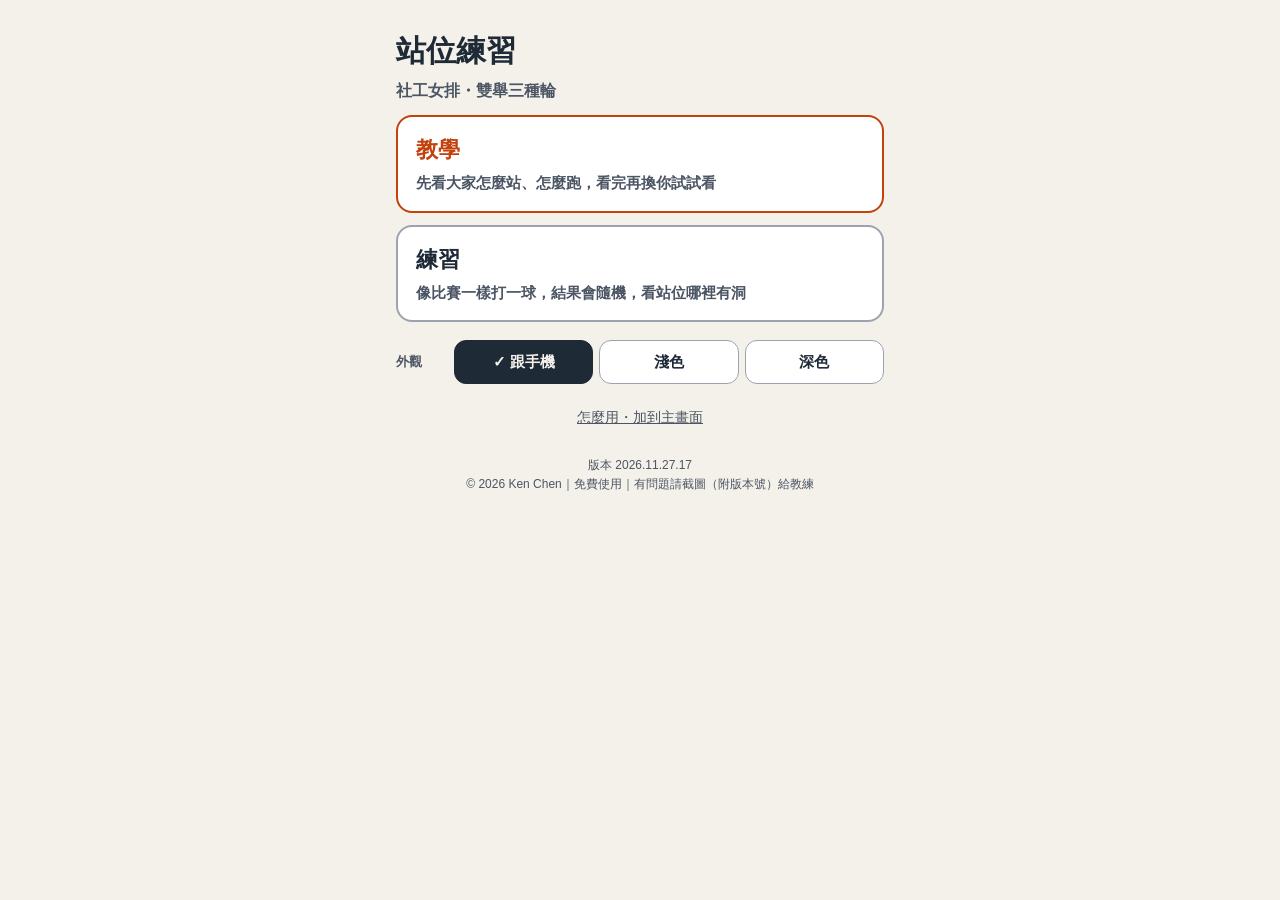
==== commit 2f76b6e1: "站位練習 2026.11.27.17：首頁先選教學或練習、可切淺色／深色（淺色照練球手冊）；教學先看、播完按「換你試」再問你去哪（接發球其他人先站好、我從場外拖進來）；問問題時鏡頭先回我們這邊、掩護先" ====
--- a/lineup/index.html
+++ b/lineup/index.html
@@ -12,8 +12,16 @@
 <meta name="apple-mobile-web-app-capable" content="yes">
 <meta name="apple-mobile-web-app-title" content="站位練習">
 <style>
-:root{--fb:#1d6fb8;--lr:#b45309;--bg:#f4f1ea;--card:#fff;--ink:#1f2a37;--ink2:#4b5563;--line:#e5e7eb;--line2:#9ca3af;--acc:#1f4e8c;--acc-ink:#fff;--soft:#f3f4f6;--court:#dceef5;--cline:#1f2a37;--opp:#eef2f5;--bad:#b91c1c;--ok:#15803d}
-@media (prefers-color-scheme:dark){:root{--fb:#5aa2e6;--lr:#e0873a;--bg:#111418;--card:#1c2128;--ink:#eef0f3;--ink2:#b4bcc6;--line:#2d343d;--line2:#6b7280;--acc:#6ea8ff;--acc-ink:#0b1a33;--soft:#252b33;--court:#1d3440;--cline:#c9d3dc;--opp:#1a242c;--bad:#f87171;--ok:#4ade80}}
+:root{--fb:#1d6fb8;--lr:#b45309;--bg:#f4f1ea;--card:#fff;--ink:#1f2a37;--ink2:#4b5563;--line:#e5e7eb;--line2:#9ca3af;--acc:#c2410c;--acc-ink:#fff;--soft:#f3f4f6;--court:#f1e2cb;--cline:#3b3328;--opp:#ebe5db;--bad:#b91c1c;--ok:#15803d;--hl:#0369a1}
+@media (prefers-color-scheme:dark){:root:not([data-theme=light]){--fb:#5aa2e6;--lr:#e0873a;--bg:#111418;--card:#1c2128;--ink:#eef0f3;--ink2:#b4bcc6;--line:#2d343d;--line2:#6b7280;--acc:#f07a3e;--acc-ink:#1a0d05;--soft:#252b33;--court:#1f3140;--cline:#c9d3dc;--opp:#1a242c;--bad:#f87171;--ok:#4ade80;--hl:#38bdf8}}
+:root[data-theme=dark]{--fb:#5aa2e6;--lr:#e0873a;--bg:#111418;--card:#1c2128;--ink:#eef0f3;--ink2:#b4bcc6;--line:#2d343d;--line2:#6b7280;--acc:#f07a3e;--acc-ink:#1a0d05;--soft:#252b33;--court:#1f3140;--cline:#c9d3dc;--opp:#1a242c;--bad:#f87171;--ok:#4ade80;--hl:#38bdf8}
+.home{max-width:520px;margin:0 auto;padding:calc(28px + env(safe-area-inset-top)) max(16px,env(safe-area-inset-right)) calc(16px + env(safe-area-inset-bottom)) max(16px,env(safe-area-inset-left));display:flex;flex-direction:column;gap:12px}
+.home .ht{font-size:30px;font-weight:900}
+.home .hs{color:var(--ink2);margin-top:-8px;font-weight:700}
+.home .card{display:flex;flex-direction:column;align-items:flex-start;gap:4px;text-align:left;padding:16px 18px;border-radius:16px;border:2px solid var(--line2);background:var(--card);min-height:92px}
+.home .card b{font-size:22px;font-weight:900}.home .card span{color:var(--ink2);font-size:15px;font-weight:600}
+.home .card.pri{border-color:var(--acc)}.home .card.pri b{color:var(--acc)}
+.lnk{background:none;border:none;text-decoration:underline;min-height:44px;color:var(--ink2);font-size:14px}
 *{box-sizing:border-box;margin:0;padding:0}
 [hidden]{display:none!important}
 html,body{min-height:100%}
@@ -90,8 +98,17 @@
 </style>
 </head>
 <body>
-<div class="app" id="app">
-  <div class="hd"><h1>站位練習</h1><div class="seg" id="modeSeg" role="group" aria-label="模式"></div><button class="btn ic" id="helpBtn" aria-label="怎麼用">?</button></div>
+<div class="home" id="home">
+  <h1 class="ht">站位練習</h1>
+  <p class="hs">社工女排・雙舉三種輪</p>
+  <button class="card pri" data-a="go:teach"><b>教學</b><span>先看大家怎麼站、怎麼跑，看完再換你試試看</span></button>
+  <button class="card" data-a="go:game"><b>練習</b><span>像比賽一樣打一球，結果會隨機，看站位哪裡有洞</span></button>
+  <div class="row" style="margin-top:6px"><span class="rl">外觀</span><div class="seg" id="themeSeg"></div></div>
+  <button class="lnk" id="help3">怎麼用・加到主畫面</button>
+  <div class="foot">版本 <span id="ver2"></span><br>© 2026 Ken Chen｜免費使用｜有問題請截圖（附版本號）給教練</div>
+</div>
+<div class="app" id="app" hidden>
+  <div class="hd"><button class="btn ic" data-a="home" aria-label="回首頁">⌂</button><h1>站位練習</h1><div class="seg" id="modeSeg" role="group" aria-label="模式"></div><button class="btn ic" id="helpBtn" aria-label="怎麼用">?</button></div>
   <div class="row rot"><span class="rl">雙舉，前排<br>舉球員在</span><div class="seg" id="rotSeg"></div></div>
   <div id="opt" hidden></div>
   <div class="main">
@@ -113,8 +130,8 @@
 <dialog id="help">
   <h2>怎麼用</h2>
   <ol>
-    <li>右上角選<b>教學</b>或<b>練習</b>，上面再選這一輪：前排的舉球員站在 4、3 還是 2 號位。</li>
-    <li><b>教學</b>：先點你打的位置。播放時，每到你要動的地方會停下來，把「我」拖到（或點）你覺得要去的地方，按「確定」，再看大家怎麼跑。</li>
+    <li>首頁或右上角選<b>教學</b>或<b>練習</b>，上面再選這一輪：前排的舉球員站在 4、3 還是 2 號位。</li>
+    <li><b>教學</b>：先按播放看大家怎麼站、怎麼跑。看完按「換你試」，點你打的位置，同一球再跑一次，每到你要動的地方會停下來，把「我」拖到你覺得要去的地方，按「確定」看對不對。</li>
     <li>要點場上的時候，場上會框起來、有手指在點：發球落點、我們要打哪裡、對方打哪裡。上面可以換一傳好壞、舉長攻或二號、對方怎麼攻擊。</li>
     <li><b>練習</b>：先設定對方怎麼守、有幾個人攔網，按「開始」就像比賽一樣打一球，結果會隨機。站位可以先拖人調整；要舉給誰、接噴要修去哪這些地方，會停下來讓你選。</li>
     <li>播放時場上不放字，想知道為什麼，按「為什麼？」。防守時按「為什麼這樣站」，看每個人負責哪裡：顏色深的一定是她接，淡的是別人也可以接，紅色是空檔。</li>
@@ -131,8 +148,8 @@
 </dialog>
 <script>
 "use strict";
-const VERSION = "2026.11.27.16";
-document.getElementById("ver").textContent = VERSION;
+const VERSION = "2026.11.27.17";
+document.getElementById("ver").textContent = VERSION; document.getElementById("ver2").textContent = VERSION;
 
 /* ===================== 資料 =====================
    座標（公尺）：x 由左到右 0～9；y 是離網子多遠，我們這邊 0～9，對方那邊是負的。
@@ -176,6 +193,11 @@
      tags:{FS:"攔網",FM:"攔網",FO:"靠網守小斜線",BO:"守斜線",BM:"守後中",BS:"守直線"},
      cap:"<b>舉球員和攔中兩個人攔</b>，擋住的範圍比較寬。"}
 };
+// 對方攔中快攻（教練 11/27）：攔中攔中間；前排兩個往前、往攔中靠守小球；後排兩邊靠三米線；自由留後面補（位置暫擺）
+const AM = [4.5,-0.8];
+const MIDDEF = {bl:["FM"], def:{FM:[4.5,0.4],FO:[2.7,1.5],FS:[6.3,1.5],BO:[1.6,3.6],BS:[7.4,3.6],BM:[4.5,7.0]},
+  tags:{FM:"攔中間",FO:"守攔網旁小球",FS:"守攔網旁小球",BO:"靠三米線",BS:"靠三米線",BM:"後面補"},
+  cap:"對方快攻：<b>攔中攔中間</b>；前排兩個人往前、往攔中靠，守攔網旁邊的小球；後排兩邊靠近三米線（快攻的球最快落在那裡）；自由留在後面補。"};
 const DUMPS = [["4 號位的小球",[1.4,1.4]],["中間的短球",[4.4,1.6]],["2 號位的小球",[7.6,1.4]],["斜線",[2.6,3.0]]];
 const ZCOL = {FS:"#db2777",FM:"#0891b2",FO:"#7c3aed",BS:"#2563eb",BM:"#d97706",BO:"#16a34a"};
 
@@ -194,10 +216,10 @@
 
 /* ===================== 狀態 ===================== */
 const S = {mode:"teach", rot:0, ver:"in", blk:"M", of:"back", on:2, set:"long", tq:"", atype:"spike", rel:"fb", me:"", why:false, slow:false, zones:false,
-  srvX:7.5, score:[0,0], serve:"opp", steps:[], step:0, t:1, playing:false, mq:null, mfb:null, adj:null, qdone:new Set()};
+  srvX:7.5, score:[0,0], serve:"opp", steps:[], step:0, t:1, playing:false, mq:null, mfb:null, adj:null, qdone:new Set(), home:true, quiz:false, pickMe:false, over:"save", theme:"auto"};
 try{ const o = JSON.parse(localStorage.getItem("vblineup-ui")||"{}"); if(o.mode==="game") S.mode="game"; if(o.rot>=0&&o.rot<3) S.rot=o.rot; if(o.ver==="out") S.ver="out"; if(BLOCK[o.blk]) S.blk=o.blk;
-  if(o.of==="up") S.of="up"; if([0,1,2].includes(o.on)) S.on=o.on; if(o.set==="two") S.set="two"; if(["spike","tip","lob"].includes(o.atype)) S.atype=o.atype; if(ROLES.includes(o.me)) S.me=o.me; if(o.slow) S.slow=true; if(o.why) S.why=true; }catch(e){}
-function saveUI(){ try{ localStorage.setItem("vblineup-ui", JSON.stringify({mode:S.mode,rot:S.rot,ver:S.ver,blk:S.blk,of:S.of,on:S.on,set:S.set,atype:S.atype,me:S.me,slow:S.slow,why:S.why})); }catch(e){} }
+  if(o.of==="up") S.of="up"; if([0,1,2].includes(o.on)) S.on=o.on; if(o.set==="two") S.set="two"; if(["spike","tip","lob"].includes(o.atype)) S.atype=o.atype; if(ROLES.includes(o.me)) S.me=o.me; if(o.slow) S.slow=true; if(o.why) S.why=true; if(["light","dark"].includes(o.theme)) S.theme=o.theme; }catch(e){}
+function saveUI(){ try{ localStorage.setItem("vblineup-ui", JSON.stringify({mode:S.mode,rot:S.rot,ver:S.ver,blk:S.blk,of:S.of,on:S.on,set:S.set,atype:S.atype,me:S.me,slow:S.slow,why:S.why,theme:S.theme})); }catch(e){} }
 
 const HINT = {srv:false, tap:false, mv:false};
 try{ ["srv","tap","mv"].forEach(k=>HINT[k] = localStorage.getItem("vblineup-hint-"+k)==="1"); }catch(e){}
@@ -298,8 +320,7 @@
   const lim = type==="spike" ? 3.0 : type==="tip" ? 3.0 : 3.2;
   if(kind==="dig" && dd > lim) kind = "miss";
   let helper = null;
-  if(kind==="over"){ helper = defs.filter(k=>k!==who && !bl.includes(k)).sort((a,b)=>C[a]-C[b])[0] || null;
-    why = `球比較平、比較快，從${nm(who)}頭上過，她來不及退，只能<b>用高手擋看看</b>${helper?`；${nm(helper)}同時往球那邊補`:""}。兩個人都接不好，就會失分。`; }
+  if(kind==="over") why = `平快的球從${nm(who)}頭上過、落在她後面，她來不及退，只能<b>用高手擋看看</b>。這種球其他人來不及補。`;
   if(kind==="miss") why = `這裡離大家都太遠，${nm(who)}要跑約 ${C[who].toFixed(1)} 公尺，來不及。`;
   if(kind==="dig" && !why){ const deepest = defs.every(k=>k===who || (pos[k][1]-pos[who][1])*side < 0.3);
     why = type==="lob" ? `高吊的球在空中比較久，${nm(who)}跑過去來得及。${L[0] > 7.2 && Math.abs(L[1]) > 6.6 ? "直線角落的高球，舉球員來不及退，交給自由。" : ""}` : deepest && (L[1]-pos[who][1])*side > 0 ? `${nm(who)}後面已經沒有人了，<b>一定要擋起來</b>。` : `${nm(who)}離球最近、移動最順，所以是她接。`; }
@@ -316,7 +337,7 @@
     if(k===r.giveway){ mv[k] = clampP([pos[k][0] + (pos[k][0] > L[0] ? 1.2 : -1.2), pos[k][1]+0.2]); tags[k] = "讓開"; return; }
     if(r.bl.includes(k)){ mv[k] = [pos[k][0], 0.9]; tags[k] = "落地轉身"; return; }
     if(r.type==="tip"){ mv[k] = clampP(fr(k) ? toward(pos[k], L, 0.35) : [pos[k][0], pos[k][1]-1.0]); tags[k] = "往前"; return; }
-    if(k===r.helper){ mv[k] = clampP(toward(pos[k], L, 0.6)); tags[k] = "補"; helpers.push(k); return; }
+    if(r.kind==="over"){ mv[k] = clampP(toward(pos[k], L, 0.12)); return; }
     const near = r.C[k] !== undefined && r.who && r.C[k] < (r.C[r.who]||0) + 3.8;
     mv[k] = clampP(toward(pos[k], L, near ? 0.35 : 0.12)); if(near){ tags[k] = "補位"; helpers.push(k); }
   });
@@ -351,20 +372,19 @@
 function ask(s, a, c){ s.ask = Object.assign(a, {ctx: cp(c)}); }
 function finish(c, win){ const s = last(); if(c.mode==="game"){ if(win==="us") c.score[0]++; if(win==="them") c.score[1]++; }
   s.end = {win, score:c.score.slice(), next: win==="us" ? "us" : "opp"}; s.landed = s.landed || !!win; }
-function refresh(c){ Object.assign(c, {blk:S.blk, f:S.of, n:S.on, set:S.set, tq:S.tq, atype:S.atype, ver:S.ver, srvX:S.srvX}); }
+function refresh(c){ Object.assign(c, {over:S.over, blk:S.blk, f:S.of, n:S.on, set:S.set, tq:S.tq, atype:S.atype, ver:S.ver, srvX:S.srvX}); }
 function teachNext(c){ if(c.defDone){ add({title:"一個來回完成", cap:"接發球 → 攻擊 → 回防 → 攔網防守 → 再攻擊。按「再來一次」換個地方發球。"}); finish(c, null); return; } runPh("oppAttackPrep", c, {}); }
 
 // ---- 教學：選位置 → 前後左右 → 發球員 → 接發球站位
 PH.tStart = c => {
   const R = ROT[c.rot];
-  first({pos:zonePos(R), opp:oppServe(c.srvX), ball:[c.srvX,-2.4], noBall:true, noOpp:true, setup:true, trail:false, title:"點一下：你打哪個位置", cap:"點場上你的那個人。之後要動的時候，會先問你要去哪裡。", ask:{k:"me"}});
-  add({setup:true, frames:true, noBall:true, noOpp:true, trail:false, rel:true});
+  first({pos:zonePos(R), opp:oppServe(c.srvX), ball:[c.srvX,-2.4], noBall:true, noOpp:true, setup:true, frames:true, trail:false, rel:true});
   add({setup:true, arrow:true, noBall:true, noOpp:true, trail:false, title:"拖紅色三角形：對方發球員站哪裡", cap:"發球員在對方底線後面，中間的對方場地省略沒畫。"});
   runPh("tRecv", c);
 };
 PH.tRecv = c => {
   const sd = c.srvX < 3 ? "左邊" : c.srvX > 6 ? "右邊" : "中間";
-  const s = add({pos:recvPos(c.rot, c.srvX), arrow:true, noBall:true, noOpp:true, q:true, qtxt:"接發球的時候，你站哪裡？", tags:{FS:"不接",FM:"不接"}, tagsOn:true, recvForm:true,
+  const s = add({pos:recvPos(c.rot, c.srvX), arrow:true, noBall:true, noOpp:true, q:true, qtxt:"其他人都站好了。你接發球要站哪裡？", tags:{FS:"不接",FM:"不接"}, tagsOn:true, recvForm:true,
     title:"點我們的場上：發球落在哪裡", cap:`${sd==="中間" ? "發球員在中間，照原本的位置站。" : `發球員在${sd}，大家往${sd}移一點、身體轉向她。`}前排舉球員和攔中不接。`});
   ask(s, {k:"tap", area:"our", go:"tServe", txt:"點一下：發球落在哪裡", rand:"隨便發一球"}, c);
 };
@@ -553,8 +573,9 @@
     return finish(c, null);
   }
   const opos = odef(c.f, c.n, hp[0]), obl = OBLK(c.n), of = c.n ? fanP(-1, hp, obl.map(k=>opos[k][0]), false) : null;
-  const s = add({pos:Object.assign({[hitter]:hp.slice()}, cov), opp:opos, ball:[hp[0]+0.2,hp[1]], ballH: a.v==="two" ? 2.0 : 3.2, tags:tg, cam:1, ofan:of, hl:hitter, atkStep:true, setV:a.v,
-    q:true, qtxt:`${setName ? setName + "，" : ""}要攻擊了。你要去哪？`, title:"點對方的場上：要打哪裡",
+  add({pos:Object.assign({[hitter]:hp.slice()}, cov), ball:[hp[0]+0.2,hp[1]], ballH: a.v==="two" ? 2.0 : 3.2, tags:tg, hl:hitter,
+    q:true, qtxt:`${setName ? setName + "，" : ""}要攻擊了。你要去哪？`, title:`${setName ? setName + "給" + nm(hitter) : nm(hitter) + "攻擊"}，大家掩護`, cap:"攻擊手助跑，其他人靠過去掩護，準備接被攔回來的球。"});
+  const s = add({opp:opos, cam:1, ofan:of, atkStep:true, setV:a.v, title:"點對方的場上：要打哪裡",
     cap: note + (setName ? `${setName}給${nm(hitter)}。` : "") + (c.n ? `灰色是對方攔網擋住的地方（${c.n} 個人攔），找攔網沒擋到、離對方遠的地方。` : "對方沒有攔網：找離大家都遠的空檔。") + `對方${c.f==="up"?"後中靠前，後面中間比較空":"後中靠後，攔網後面的吊球比較空"}。`});
   ask(s, {k:"tap", area:"opp", go:"atkRes", txt:"點一下：要打哪裡", rand:"隨便打一球"}, c);
 };
@@ -622,25 +643,38 @@
 // 回防 → 對方舉球 → 我們攔網、找線守
 PH.oppAttackPrep = c => {
   const D = BLOCK[c.blk], teach = c.mode==="teach", R = ROT[c.rot], B = R.key==="r4" && c.ver==="out" && !c.backDone;
-  const t6 = {}; ROLES.forEach(r=>{ if(R.zone[r]!==BZONE[r] && !FRONT(r)) t6[r] = "換到 "+BZONE[r]; }); if(B){ t6.FM = "換回中間"; t6.FO = "換回 4"; } t6.FS = "守 2";
+  const t6 = {}; ROLES.forEach(r=>t6[r] = `回 ${BZONE[r]} 號位`);
   c.outer = "FO"; c.mid = "FM"; c.backDone = true;
   add({pos:cp(BASE), ball:OSET.slice(), ballH:2.5, opp:{o3:OSET.slice(), o4:[8.4,-3.3]}, ohl:"o3", tags:t6, q:true, qtxt:"對方接起來了。你要回到哪裡？",
     title:"回防：回到固定位置", cap:`前排大砲 4、攔中 3、舉球員 2；後排大砲 5、自由 6、舉球員 1。${B?"這一輪攔中和大砲在這裡換回來。":""}`});
-  if(!teach && rnd(c) < 0.15){
-    const s = add({ball:[OSET[0],-0.4], ballH:1.4, opp:{o3:[OSET[0],-0.5]}, ohl:"o3", title:"對方舉球員在前排，可能直接吊！", cap:"舉球員也可以直接吊：兩邊、短的、斜線都有可能，不是只有中間。"});
-    ask(s, {k:"tap", area:"our", go:"gDump", txt:"點一下：你覺得她會吊哪裡", rand:"不知道"}, c); return;
-  }
-  const s = add({pos:cp(D.def), ball:A.slice(), ballH:3, opp:{o3:[2.7,-0.9], o4:A.slice()}, ohl:"o4", fan:fanP(1, A, D.bl.map(r=>D.def[r][0]), false), tags:cp(D.tags), defForm:true,
-    q:true, qtxt:"對方要從我們的右邊攻擊。你站哪裡？", title: teach ? "點我們的場上：對方打哪裡" : "對方要攻擊了：站好防守位置",
+  if(teach){ ask(last(), {k:"pick", go:"oppSet", txt:"對方舉球員要？", opts:[["直接吊","dump"],["舉中間（快攻）","mid"],["舉長攻（4 號位）","long"]]}, c); return; }
+  const r = rnd(c); runPh("oppSet", c, {v: r < 0.15 ? "dump" : r < 0.37 ? "mid" : "long"});
+};
+// 對方舉球：直接吊／舉中間快攻／舉長攻；球真的飛過去，大家看球去防守
+PH.oppSet = (c, a) => {
+  const teach = c.mode==="teach";
+  if(a.v==="dump"){
+    const s = add({ball:[OSET[0],-0.4], ballH:1.4, opp:{o3:[OSET[0],-0.5]}, ohl:"o3", title: teach ? "點我們的場上：她吊到哪裡" : "對方舉球員在前排，可能直接吊！", cap:"舉球員也可以直接吊：兩邊、短的、斜線都有可能，不是只有中間。看到她要吊，大家往前。"});
+    if(teach) ask(s, {k:"tap", area:"our", go:"tDump", txt:"點一下：她吊到哪裡", rand:"隨便吊"}, c);
+    else ask(s, {k:"tap", area:"our", go:"gDump", txt:"點一下：你覺得她會吊哪裡", rand:"不知道"}, c);
+    return;
+  }
+  const mid = a.v==="mid", D = mid ? MIDDEF : BLOCK[c.blk], hp = mid ? AM : A;
+  c.oppMid = mid;
+  const s = add({pos:cp(D.def), ball:hp.slice(), ballH: mid ? 1.2 : 3, opp: mid ? {o3:[2.7,-0.9], o2:AM.slice()} : {o3:[2.7,-0.9], o4:A.slice()}, ohl: mid ? "o2" : "o4",
+    fan:fanP(1, hp, D.bl.map(r=>D.def[r][0]), false), tags:cp(D.tags), defForm:true, midForm:mid, dbl:D.bl.slice(), dhp:hp.slice(),
+    q:true, qtxt: mid ? "球舉到中間，對方攔中要快攻了。你站哪裡防守？" : "球舉到我們右邊，對方大砲要扣了。你站哪裡防守？",
+    title: teach ? "點我們的場上：對方打哪裡" : "對方要攻擊了：站好防守位置",
     cap: teach ? `${D.cap}灰色是攔網擋住的地方，其他人去守沒擋到的路線。` : `${D.cap}可以拖人調整站位，好了按「開始」。`});
   if(teach) ask(s, {k:"tap", area:"our", go:"tDig", txt:"點一下：對方打哪裡", rand:"隨便打一球"}, c);
   else ask(s, {k:"adjust", stage:"def", go:"oppAtk"}, c);
 };
-PH.tDig = (c, a) => { c.defDone = true; runPh("defRes", c, {pos:last().pos, L:a.L, type:c.atype}); };
+PH.tDump = (c, a) => { c.defDone = true; runPh("defRes", c, {pos:last().pos, L:a.L, type:"tip", hp:[OSET[0],-0.4], bl:[]}); };
+PH.tDig = (c, a) => { c.defDone = true; runPh("defRes", c, {pos:last().pos, L:a.L, type:c.atype, hp:c.oppMid ? AM : A, bl:c.oppMid ? ["FM"] : null}); };
 PH.oppAtk = (c, a) => {
-  const r = rnd(c), type = r < 0.62 ? "spike" : r < 0.82 ? "tip" : "lob";
+  const r = rnd(c), type = c.oppMid ? (r < 0.8 ? "spike" : "tip") : r < 0.62 ? "spike" : r < 0.82 ? "tip" : "lob";
   const L = type==="tip" ? [2.0 + rnd(c)*6.2, 1.0 + rnd(c)*2.2] : type==="lob" ? [0.7 + rnd(c)*7.6, 6.6 + rnd(c)*2.1] : [0.6 + rnd(c)*7.8, 3.4 + rnd(c)*5.2];
-  runPh("defRes", c, {pos:a.pos, L, type});
+  runPh("defRes", c, {pos:a.pos, L, type, hp:c.oppMid ? AM : A, bl:c.oppMid ? ["FM"] : null});
 };
 PH.gDump = (c, a) => { const d = DUMPS[Math.floor(rnd(c)*DUMPS.length)]; runPh("defRes", c, {pos:last().pos, L:d[1].slice(), type:"tip", hp:[OSET[0],-0.4], bl:[], pred:a.L||null, dname:d[0]}); };
 PH.defRes = (c, a) => {
@@ -664,10 +698,11 @@
   if(r.kind==="soft"){ add({pos:{[r.who]:stopShort(pos[r.who], r.at, 0.75)}, ball:r.at, via:r.hand, hitMark:r.hand, ballH:2.2, fan, hl:r.who, title:`碰到攔網變小球，${nm(r.who)}接`, cap:"球碰到我們攔網的手變慢，很好接。"}); return runPh("passOut", c, {q:teach ? "good" : quality(c, 0.6), who:r.who, from:pos[r.who], at:r.at, src:"dig"}); }
   if(r.kind==="miss"){ add(Object.assign({pos:m.mv, ball:L.slice(), ballH:bh, fan, tags:m.tags, landed:true, title:`對方${verb}${where(L)}：空檔，失分`, cap: pred + r.why + "這是站位的洞，防守時按「為什麼這樣站」可以看紅色的空檔。"}, hit)); return finish(c, teach ? null : "them"); }
   if(r.kind==="over"){
-    add(Object.assign({pos:m.mv, ball:r.at, ballH:bh, fan, tags:m.tags, hl:r.who, title:`從${nm(r.who)}頭上過：高手擋看看`, cap: pred + r.why}, hit));
-    if(rnd(c) < 0.4){ add({ball:[Math.max(0.6, r.at[0]-0.8), Math.max(1.0, r.at[1]-1.6)], ballH:2.4, title:`${nm(r.who)}用高手擋起來了`, cap:"擋起來的球不好處理，要有人去修。"});
+    add(Object.assign({pos:m.mv, ball:r.at, ballH:bh, fan, tags:m.tags, hl:r.who, overStep:true, title:`從${nm(r.who)}頭上過：高手擋看看`, cap: pred + r.why}, hit));
+    if(teach ? c.over!=="miss" : rnd(c) < 0.4){ add({ball:[Math.max(0.6, r.at[0]-0.8), Math.max(1.0, r.at[1]-1.6)], ballH:2.4, title:`${nm(r.who)}用高手擋起來了`, cap:"擋起來的球不好處理，要有人去修。"});
       return runPh("shank", c, {who:r.who, sp:[Math.max(0.6, r.at[0]-0.8), Math.max(1.0, r.at[1]-1.6)], why:"高手擋起來的球不好處理"}); }
-    add({pos: r.helper ? {[r.helper]:clampP(toward(m.mv[r.helper]||pos[r.helper], L, 0.5))} : {}, ball:L.slice(), ballH:0.3, landed:true, title:"兩個人都沒接到，失分", cap:"這種球很容易失分。直線深處平平快快的球，後排舉球員擋、自由補；高的拋物線就交給自由。"});
+    const lob = defend({side:1, pos, bl:a.bl || D.bl, hp, L, type:"lob", rr:()=>0.99});
+    add({ball:L.slice(), ballH:0.3, landed:true, title:`${nm(r.who)}沒擋到，失分`, cap:`${where(L)}平快的球從${nm(r.who)}頭上過，只有她用高手擋才有機會。如果是高的拋物線，${lob.who && lob.kind==="dig" ? nm(lob.who) + "就有機會接" : "還是很難接"}。`});
     return finish(c, teach ? null : "them");
   }
   add(Object.assign({pos:m.mv, ball:r.at, ballH:bh, fan, tags:m.tags, hl:r.who, title:`對方${verb}${r.pinch ? "前面" : where(L)}：${nm(r.who)}接`, cap: pred + tipCap + r.why + (m.helpers.length ? `${m.helpers.map(nm).join("、")}往球靠過去補位。` : "")}, hit));
@@ -723,7 +758,7 @@
   G.tapR = el("rect",{rx:10,fill:"var(--acc)","fill-opacity":.1,stroke:"var(--acc)","stroke-width":3,"stroke-dasharray":"8 6",opacity:0,"pointer-events":"none"},svg);
   G.opp = {};
   ["o1","o2","o3","o4","o5","o6"].forEach(k=>{ const g = el("g",{},svg); el("circle",{r:13,fill:"#9ca3af",stroke:"var(--cline)","stroke-width":2},g); G.opp[k]=g; });
-  G.ohl = el("g",{opacity:0,"pointer-events":"none"},svg); el("circle",{r:19,fill:"none",stroke:"#f59e0b","stroke-width":3.5},G.ohl); el("circle",{class:"hlp",r:19,fill:"none",stroke:"#f59e0b","stroke-width":3},G.ohl);
+  G.ohl = el("g",{opacity:0,"pointer-events":"none"},svg); el("circle",{r:19,fill:"none",stroke:"var(--hl)","stroke-width":3.5},G.ohl); el("circle",{class:"hlp",r:19,fill:"none",stroke:"var(--hl)","stroke-width":3},G.ohl);
   // 對方場地省略：網子上方畫鋸齒（中間省略），再一條對方底線，發球員在底線外面
   G.cut = el("g",{opacity:0,"pointer-events":"none"},svg);
   el("rect",{x:X(-1),y:Y(-2.7),width:330,height:Y(-0.06)-Y(-2.7),fill:"var(--bg)"},G.cut);
@@ -743,7 +778,7 @@
   const hand = g => { el("path",{d:"M0 0 C-3 0 -4 2 -4 4 L-4 20 L-8 16 C-10 14 -13 15 -12 18 L-4 30 C-2 34 2 36 6 36 L12 36 C18 36 21 32 21 26 L21 14 C21 11 17 11 17 14 L17 12 C17 9 13 9 13 12 L13 10 C13 7 9 7 9 10 L4 10 L4 4 C4 2 3 0 0 0 Z",fill:"#fff",stroke:"#111","stroke-width":1.8,"stroke-linejoin":"round"},g); };
   G.hintS = el("g",{class:"hint",opacity:0},svg); const hs = el("g",{class:"sw"},G.hintS); el("circle",{r:9,fill:"#e5484d","fill-opacity":.35},hs); hand(hs);
   G.hintT = el("g",{class:"hint",opacity:0},svg); el("circle",{class:"rg",r:6,fill:"none",stroke:"var(--ink)","stroke-width":2.5},G.hintT); const ht = el("g",{class:"tp"},G.hintT); hand(ht);
-  G.hl = el("g",{opacity:0,"pointer-events":"none"},svg); el("circle",{r:27,fill:"none",stroke:"#f59e0b","stroke-width":4},G.hl); el("circle",{class:"hlp",r:27,fill:"none",stroke:"#f59e0b","stroke-width":3},G.hl);
+  G.hl = el("g",{opacity:0,"pointer-events":"none"},svg); el("circle",{r:27,fill:"none",stroke:"var(--hl)","stroke-width":4},G.hl); el("circle",{class:"hlp",r:27,fill:"none",stroke:"var(--hl)","stroke-width":3},G.hl);
   G.pl = {}; G.tag = {}; G.plT = {};
   ROLES.forEach(r=>{
     const g = el("g",{class:"pl","data-r":r},svg);
@@ -792,14 +827,13 @@
 function ballAt(prev, cur, t){ if(!cur.via) return lerp(prev.ball, cur.ball, t); const d1 = dist(prev.ball, cur.via), d2 = dist(cur.via, cur.ball), k = d1/(d1+d2); return t < k ? lerp(prev.ball, cur.via, t/k) : lerp(cur.via, cur.ball, (t-k)/(1-k)); }
 const VB_OUR = 235, VB_OPP = 24;
 const TAPS = {our:{y0:0,y1:9}, opp:{y0:-9,y1:0}};
-function activeKind(){ if(S.mq) return "move"; if(S.playing || S.t < 1) return ""; const a = S.steps[S.step].ask; return a ? a.k : ""; }
+function activeKind(){ if(S.pickMe) return "me"; if(S.mq) return "move"; if(S.playing || S.t < 1) return ""; const a = S.steps[S.step].ask; return a ? a.k : ""; }
 // 每個人負責的範圍：深色＝一定她接，淡色＝別人也可以接，紅色＝空檔
 let zKey = "";
-function drawZones(pos){
-  const key = JSON.stringify(pos) + S.blk; if(key===zKey) return; zKey = key; G.zones.innerHTML = "";
-  const D = BLOCK[S.blk];
+function drawZones(pos, bl, hp){
+  const key = JSON.stringify([pos, bl, hp]); if(key===zKey) return; zKey = key; G.zones.innerHTML = "";
   for(let gx=0; gx<18; gx++) for(let gy=0; gy<18; gy++){
-    const L = [gx*0.5+0.25, gy*0.5+0.25], r = defend({side:1, pos, bl:D.bl, hp:A, L, type:"spike", rr:()=>0.99});
+    const L = [gx*0.5+0.25, gy*0.5+0.25], r = defend({side:1, pos, bl, hp, L, type:"spike", rr:()=>0.99});
     let col, op;
     if(r.kind==="miss"){ col = "#e5484d"; op = .3; }
     else if(r.kind==="dig" || r.kind==="over"){ const cs = Object.values(r.C).sort((a,b)=>a-b); col = ZCOL[r.who]; op = r.kind==="over" ? .2 : (!r.body && cs.length>1 && cs[1]-cs[0] < 0.7) ? .17 : .45; }
@@ -807,13 +841,13 @@
     el("rect",{x:X(gx*0.5), y:Y(gy*0.5), width:15, height:15, fill:col, "fill-opacity":op},G.zones);
   }
 }
-function fanAt(pos){ const bl = BLOCK[S.blk].bl.filter(r=>pos[r][1] < 1.3); return bl.length ? fanP(1, A, bl.map(r=>pos[r][0]), false) : null; }
+function fanAt(pos, bl0, hp){ const bl = bl0.filter(r=>pos[r][1] < 1.3); return bl.length ? fanP(1, hp, bl.map(r=>pos[r][0]), false) : null; }
 function paint(){
   const st = S.steps, i = S.step, cur = st[i], prev = st[Math.max(0,i-1)];
   const mq = !!S.mq && S.mq.k===i, adj = S.adj && S.adj.k===i ? S.adj : null;
   const t = (i===0 || cur.setup) ? 1 : mq ? 0 : S.t, e = ease(t);
   BMM = !!cur.bmM;
-  const cam = i===0 ? (cur.cam||0) : (prev.cam||0) + ((cur.cam||0)-(prev.cam||0))*e;
+  const cam = mq ? 0 : i===0 ? (cur.cam||0) : (prev.cam||0) + ((cur.cam||0)-(prev.cam||0))*e;
   svg.setAttribute("viewBox", `0 ${(VB_OUR + (VB_OPP-VB_OUR)*cam).toFixed(1)} 330 368`);
   const showArrow = !!cur.arrow;
   G.arrow.setAttribute("transform",`translate(${X(S.srvX)} ${Y(-2.55)})`); G.arrow.setAttribute("opacity", showArrow?1:0); G.cut.setAttribute("opacity", showArrow?1:0);
@@ -824,7 +858,7 @@
   G.ours.setAttribute("opacity", tp && tp.y0>=0 ? 0 : .8); G.theirs.setAttribute("opacity", tp && tp.y0<0 ? 0 : .8);
   // 位置
   const P = {};
-  ROLES.forEach(r=>{ P[r] = adj ? adj.pos[r] : (mq && r===S.me) ? S.mq.pos : lerp((cur.from && cur.from[r]) || prev.pos[r], cur.pos[r], e); });
+  ROLES.forEach(r=>{ P[r] = adj ? adj.pos[r] : (mq && r===S.me) ? S.mq.pos : (mq && cur.recvForm) ? cur.pos[r] : lerp((cur.from && cur.from[r]) || prev.pos[r], cur.pos[r], e); });
   const srvDrag = !S.playing && showArrow && (cur.setup || kind==="adjust");
   const hS = (srvDrag && !HINT.srv) || (mq && !HINT.mv), hT = !!tp;
   G.hintS.setAttribute("opacity", hS?1:0);
@@ -836,11 +870,11 @@
   G.plT.BM.textContent = BMM ? "攔中" : "自由";
   const boxes = [];
   ROLES.forEach(r=>{ const p = P[r]; G.pl[r].setAttribute("transform",`translate(${X(p[0])} ${Y(p[1])})`); boxes.push([X(p[0])-21,Y(p[1])-21,X(p[0])+21,Y(p[1])+21]); });
-  const meOn = S.mode==="teach" && !!S.me;
+  const meOn = (S.quiz || S.pickMe) && !!S.me;
   G.me.setAttribute("opacity", meOn?1:0); if(meOn) G.me.setAttribute("transform",`translate(${X(P[S.me][0])} ${Y(P[S.me][1])})`);
   const hit = b => boxes.some(o => b[0]<o[2] && b[2]>o[0] && b[1]<o[3] && b[3]>o[1]);
   const showTags = !mq && t>=0.98 && (S.why || cur.tagsOn || (S.zones && cur.defForm));
-  const tags = cur.defForm && S.zones ? BLOCK[S.blk].tags : cur.tags;
+  const tags = cur.tags;
   ROLES.forEach(r=>{
     const p = P[r], tg = G.tag[r], txt = showTags ? tags[r] : "";
     tg.setAttribute("opacity", txt?1:0);
@@ -873,7 +907,7 @@
   G.ball.setAttribute("opacity", hideBall?0:1); G.shadow.setAttribute("opacity", hideBall?0:1);
   const landOn = !mq && cur.landed && t>=0.98; G.land.setAttribute("opacity", landOn?1:0); if(landOn) G.land.setAttribute("transform",`translate(${X(bp[0])} ${Y(bp[1])})`);
   // 攔網擋住的範圍
-  const curFan = adj && adj.stage==="def" ? fanAt(adj.pos) : cur.fan;
+  const curFan = adj && adj.stage==="def" ? fanAt(adj.pos, cur.dbl, cur.dhp) : cur.fan;
   const fanPts = curFan || (i>0 ? prev.fan : null);
   const fo = mq ? (prev.fan?1:0) : curFan ? (prev.fan || adj ? 1 : e) : (prev.fan && i>0 ? 1-e : 0);
   if(fanPts){ G.fan.setAttribute("points", fanPts.map(p=>X(p[0])+","+Y(p[1])).join(" ")); G.fanT.setAttribute("x", X((fanPts[0][0]+fanPts[1][0]+fanPts[2][0]+fanPts[3][0])/4 - 0.3)); G.fanT.setAttribute("y", Y(3.4)); }
@@ -892,7 +926,7 @@
   }
   // 為什麼這樣站
   const zOn = S.zones && cur.defForm && (adj || t>=0.98) && !mq;
-  if(zOn) drawZones(adj ? adj.pos : cur.pos);
+  if(zOn) drawZones(adj ? adj.pos : cur.pos, cur.dbl, cur.dhp);
   G.zones.setAttribute("opacity", zOn?1:0);
   // 站位犯規的紅線
   G.bad.innerHTML = ""; let badL = [];
@@ -918,7 +952,8 @@
     if(cur.rel) seg("看", [["前後關係","rel:fb",S.rel==="fb"],["左右關係","rel:lr",S.rel==="lr"]]);
     else if(!teach && i===0) rows.push(`<div class="row"><span class="rl">對方</span>${btn(`${S.of==="up"?"後中靠前":"後中靠後"}・${["沒人攔網","一個人攔網","兩個人攔網"][S.on]}　更改 ›`,"oppdlg")}</div>`);
     else if(teach && cur.atkStep && (cur.setV==="long" || cur.setV==="two")){ seg("舉給", [["長攻（4 號位）","set:long",S.set==="long"],["二號（中間）","set:two",S.set==="two"]]); seg("對方攔網", [["沒人攔","on:0",S.on===0],["一個人","on:1",S.on===1],["兩個人","on:2",S.on===2]]); }
-    else if(cur.defForm){ seg("誰攔網", Object.keys(BLOCK).map(k=>[BLOCK[k].seg,"blk:"+k,S.blk===k])); if(teach) seg("對方", [["扣球","atype:spike",S.atype==="spike"],["高吊","atype:lob",S.atype==="lob"],["吊球","atype:tip",S.atype==="tip"]]); }
+    else if(cur.overStep && teach) seg("結果", [["擋起來","over:save",S.over!=="miss"],["沒擋到","over:miss",S.over==="miss"]]);
+    else if(cur.defForm){ if(!cur.midForm) seg("誰攔網", Object.keys(BLOCK).map(k=>[BLOCK[k].seg,"blk:"+k,S.blk===k])); if(teach) seg("對方", [["扣球","atype:spike",S.atype==="spike"],["高吊","atype:lob",S.atype==="lob"],["吊球","atype:tip",S.atype==="tip"]]); }
     else if(teach && inPass(i)) seg("一傳", [["照落點","tq:",!S.tq],["到位","tq:good",S.tq==="good"],["太貼網","tq:tight",S.tq==="tight"],["太開","tq:wide",S.tq==="wide"],["接噴","tq:shank",S.tq==="shank"]]);
     if(ROT[S.rot].key==="r4" && cur.recvForm) seg("這輪攔中", [["跑進中間","ver:in",S.ver==="in"],["先留外面","ver:out",S.ver==="out"]]);
   }
@@ -930,6 +965,8 @@
   if(S.adj && S.adj.k!==S.step) S.adj = null;
   if(S.mfb && S.mfb.k!==S.step) S.mfb = null;
   BMM = !!cur.bmM;
+  if(S.home){ $("home").hidden = false; $("app").hidden = true; $("themeSeg").innerHTML = [["跟手機","auto"],["淺色","light"],["深色","dark"]].map(([t,v])=>btn((S.theme===v?"✓ ":"")+t,"theme:"+v,{pressed:S.theme===v})).join(""); return; }
+  $("home").hidden = true; $("app").hidden = false;
   $("modeSeg").innerHTML = btn((teach?"✓ ":"")+"教學","mode:teach",{pressed:teach}) + btn((!teach?"✓ ":"")+"練習","mode:game",{pressed:!teach});
   $("rotSeg").innerHTML = ROT.map((r,k)=>btn((k===S.rot?"✓ ":"")+r.seg, "rot:"+k, {pressed:k===S.rot})).join("");
   const kind = activeKind();
@@ -939,7 +976,7 @@
   let doT = cur.title, cs = "";
   if(cur.rel){ doT = S.rel==="fb" ? `<span class="fb">前後關係</span>：前排要比後排更靠近網子` : `<span class="lr">左右關係</span>：左邊比中間靠左、右邊比中間靠右`;
     cs = (S.rel==="fb" ? "藍框裡是同一直排的兩個人。" : "橘框裡是同一橫排的三個人。") + "只在發球那一刻要遵守，看的是腳踩的位置。"; }
-  else if(kind==="me"){ doT = S.me ? `你打：${nm(S.me)}` : cur.title; cs = S.me ? "點別人可以換。之後你要動的時候，會先停下來問你要去哪裡。" : cur.cap; }
+  else if(kind==="me"){ doT = S.me ? `換你試：你打${nm(S.me)}` : "換你試：點一下你打哪個位置"; cs = S.me ? "點別人可以換。按「開始」，同一球再跑一次，每到你要動的時候會先停下來問你要去哪。" : "點場上你的那個人。"; }
   else if(kind==="move"){ doT = `換你想：${S.steps[S.mq.k].qtxt}`; cs = "把「我」拖到（或點）你覺得要去的地方，再按「確定」。"; }
   else if((kind==="tap" || kind==="pick") && cur.ask.txt && !cur.title.startsWith("點")){ doT = cur.ask.txt.replace("點一下：","點場上：") ; cs = `${cur.title}。${cur.cap}`; }
   else if(kind==="adjust" && S.adj.stage==="recv"){ const bad = legality(S.adj.pos, ROT[S.rot]); cs = cur.cap + (bad.length ? `<br><span class="bad">站位犯規（紅線）：${bad[0].msg}照這樣開始會被判失分。</span>` : ""); }
@@ -952,12 +989,12 @@
   const W = btn(S.why?"✓ 為什麼？":"為什麼？","why",{pressed:S.why}), Z = btn(S.zones?"✓ 為什麼這樣站":"為什麼這樣站","zones",{pressed:S.zones});
   let h = "";
   if(kind==="move") h = P + btn("確定","qok",{cls:"pri"}) + btn("看答案","qans");
-  else if(kind==="me") h = btn("下一步 ›","next",{cls:"pri",dis:!S.me});
+  else if(kind==="me") h = btn("取消","pmc") + btn("開始 ›","pmgo",{cls:"pri",dis:!S.me});
   else if(cur.setup) h = P + btn("下一步 ›","next",{cls:"pri"});
-  else if(kind==="tap") h = P + (cur.ask.rand ? btn(cur.ask.rand,"rand",{cls:"pri"}) : "") + (cur.defForm ? Z : "") + (more ? Nx : "");
-  else if(kind==="pick") h = P + cur.ask.opts.map(([l,v])=>btn(l,"pick:"+v)).join("") + (more ? Nx : "");
+  else if(kind==="tap") h = P + (more ? btn("▶ 繼續","play",{cls:"pri play"}) : "") + (cur.ask.rand ? btn(cur.ask.rand,"rand",{cls:more?"":"pri"}) : "") + (cur.defForm ? Z : "");
+  else if(kind==="pick") h = P + (more ? btn("▶ 繼續","play",{cls:"pri play"}) : "") + cur.ask.opts.map(([l,v])=>btn(l,"pick:"+v)).join("");
   else if(kind==="adjust") h = P + btn("開始","start",{cls:"pri"}) + (S.adj.stage==="def" ? Z : btn("回到原本站位","reset"));
-  else if(cur.end) h = P + (teach ? btn("再來一次","again",{cls:"pri"}) + btn("換個地方打","redo") : btn("再打一球","again",{cls:"pri"}) + W);
+  else if(cur.end) h = P + (teach ? btn(S.quiz ? "再試一次" : "換你試","quiz",{cls:"pri"}) + btn("換個地方打","redo") + btn("再來一次","again") : btn("再打一球","again",{cls:"pri"}) + W);
   else h = P + btn(S.playing?"❚❚ 暫停":"▶ 播放","play",{cls:"pri play"}) + (more ? Nx : "") + W + btn(S.slow?"✓ 慢速":"慢速","slow",{pressed:S.slow}) + (teach && !S.playing && cur.pause ? btn("換個地方打","redo") : "");
   $("ctl").innerHTML = h;
   fitLater();
@@ -976,14 +1013,15 @@
 }
 function stopPlay(){ S.playing = false; cancelAnimationFrame(raf); clearTimeout(holdTimer); S.t = 1; }
 const qKey = st => st.title + "|" + st.qtxt + "|" + S.me;
-function needQ(k){ const st = S.steps[k], pv = S.steps[k-1]; if(S.mode!=="teach" || !S.me || !st || !pv || !st.q || st.qDone || S.qdone.has(qKey(st))) return false; return dist(pv.pos[S.me], st.pos[S.me]) > 0.8; }
-function openQ(k){ stopPlay(); S.step = k; S.t = 0; S.mfb = null; S.mq = {k, pos:S.steps[k-1].pos[S.me].slice()}; render(); }
+function needQ(k){ const st = S.steps[k], pv = S.steps[k-1]; if(!S.quiz || !S.me || !st || !pv || !st.q || st.qDone || S.qdone.has(qKey(st))) return false; return dist(pv.pos[S.me], st.pos[S.me]) > 0.8; }
+function openQ(k){ stopPlay(); S.step = k; S.t = 0; S.mfb = null; S.mq = {k, pos: S.steps[k].recvForm ? [4.5, 9.05] : S.steps[k-1].pos[S.me].slice()}; render(); }
 function confirmQ(show){
   const k = S.mq.k, st = S.steps[k], ans = st.pos[S.me], mine = S.mq.pos, d = dist(mine, ans);
   let html = show ? "虛線圈是正確位置。" : d <= 1.0 ? `<span class="ok">✓ 對了！</span>` : d <= 2.0 ? `<span class="ok">差不多</span>（差約 ${d.toFixed(1)} 公尺），虛線圈是正確位置。` : `<span class="bad">差比較多</span>（差約 ${d.toFixed(1)} 公尺），虛線圈是正確位置。`;
   if(!show && st.recvForm){ const P = cp(st.pos); P[S.me] = mine; const b = legality(P, ROT[S.rot]).filter(x=>x.a===S.me || x.c===S.me); if(b.length) html += ` <span class="bad">站位犯規：${b[0].msg}</span>`; }
   if(!show && st.recvForm) html += "（比賽時看的是腳踩的位置。）";
-  st.from = Object.assign({}, st.from, {[S.me]: show ? S.steps[k-1].pos[S.me] : mine}); st.qDone = true; S.qdone.add(qKey(st));
+  const from = {[S.me]: show ? S.steps[k-1].pos[S.me] : mine}; if(st.recvForm) ROLES.forEach(r=>{ if(r!==S.me) from[r] = st.pos[r].slice(); });
+  st.from = from; st.qDone = true; S.qdone.add(qKey(st));
   S.mfb = {k, html, ans:ans.slice(), mine: show ? null : mine.slice()}; S.mq = null;
   animTo(k, ()=>render());
 }
@@ -995,7 +1033,7 @@
     if(needQ(k)){ openQ(k); return; }
     const st = S.steps[k];
     animTo(k, ()=>{
-      if(st.ask || st.end || st.pause || st.setup){ S.playing = false; render(); return; }
+      if((st.ask && k===S.steps.length-1) || st.end || st.pause || st.setup){ S.playing = false; render(); return; }
       holdTimer = setTimeout(()=>go(k+1), S.slow?1400:800); });
   };
   go(i);
@@ -1058,12 +1096,22 @@
 svg.addEventListener("pointercancel", endDrag);
 
 /* ===================== 按鈕 ===================== */
-function optRegen(){ const cur = S.steps[S.step]; S.mfb = null; if(S.mode==="teach" && cur.atkStep && regenFrom(S.step)){ stopPlay(); S.t = 1; } render(); }
+function optRegen(){ const cur = S.steps[S.step]; S.mfb = null;
+  if(S.mode==="teach" && cur.atkStep){ const k = findBack(S.step, s=>!!s.gen); if(k>=0 && regenFrom(k)){ stopPlay(); const j = S.steps.findIndex((s,x)=>x>=k && s.atkStep); S.step = j>=0 ? j : k; S.t = 1; } } render(); }
+function applyTheme(){ if(S.theme==="auto") document.documentElement.removeAttribute("data-theme"); else document.documentElement.setAttribute("data-theme", S.theme); }
+function startQuiz(){ S.pickMe = false; S.quiz = true; S.qdone.clear(); S.steps.forEach(s=>{ s.qDone = false; s.from = null; }); S.mfb = null; S.mq = null; const k = S.steps.findIndex(s=>s.recvForm); playFrom(k>=0 ? k : 1); }
 document.addEventListener("click", ev=>{
   const b = ev.target.closest("[data-a]"); if(!b || b.disabled) return;
   const [a, v] = b.dataset.a.split(":"), cur = S.steps[S.step];
-  if(a==="mode"){ if(S.mode!==v){ S.mode = v; S.score = [0,0]; S.serve = "opp"; saveUI(); newRally(); } }
-  else if(a==="rot"){ S.rot = +v; S.score = [0,0]; S.serve = "opp"; saveUI(); newRally(); }
+  if(a==="home"){ stopPlay(); S.home = true; S.pickMe = false; S.mq = null; render(); }
+  else if(a==="go"){ S.home = false; S.mode = v; S.quiz = false; S.score = [0,0]; S.serve = "opp"; saveUI(); newRally(); fit(); }
+  else if(a==="theme"){ S.theme = v; saveUI(); applyTheme(); render(); }
+  else if(a==="quiz"){ stopPlay(); S.mfb = null; if(S.quiz && S.me) startQuiz(); else { S.pickMe = true; S.step = Math.max(0, S.steps.findIndex(s=>s.recvForm) - 1); S.t = 1; render(); } }
+  else if(a==="pmc"){ S.pickMe = false; S.step = S.steps.length-1; S.t = 1; render(); }
+  else if(a==="pmgo"){ if(S.me) startQuiz(); }
+  else if(a==="over"){ S.over = v; const k = findBack(S.step, s=>s.overStep); if(k>=0 && regenFrom(k)){ stopPlay(); S.step = k; S.t = 1; S.mfb = null; playFrom(k+1); } else render(); }
+  else if(a==="mode"){ if(S.mode!==v){ S.mode = v; S.quiz = false; S.pickMe = false; S.score = [0,0]; S.serve = "opp"; saveUI(); newRally(); } }
+  else if(a==="rot"){ S.quiz = false; S.pickMe = false; S.rot = +v; S.score = [0,0]; S.serve = "opp"; saveUI(); newRally(); }
   else if(a==="rel"){ S.rel = v; render(); }
   else if(a==="of"){ S.of = v; saveUI(); optRegen(); oppDlg(); }
   else if(a==="on"){ S.on = +v; saveUI(); optRegen(); oppDlg(); }
@@ -1073,7 +1121,7 @@
   else if(a==="tq"){ S.tq = v; const k = findBack(S.step, s=>s.passStep); if(k>=0 && regenFrom(k)){ stopPlay(); S.step = k; S.t = 1; S.mfb = null; playFrom(k+1); } else render(); }
   else if(a==="blk"){ S.blk = v; saveUI(); zKey = ""; if(cur.defForm){ stopPlay(); const k = findBack(S.step, s=>!!s.gen); regenFrom(k); const d = S.steps.findIndex((s,j)=>j>=k && s.defForm); S.step = d>=0 ? d : k; S.t = 1; S.adj = null; S.mfb = null; } render(); }
   else if(a==="ver"){ S.ver = v; saveUI(); const k = S.steps.findIndex(s=>s.recvForm); if(k>=0){ stopPlay(); regenFrom(k); S.step = Math.min(S.step, k); S.t = 1; S.adj = null; } render(); }
-  else if(a==="prev"){ stopPlay(); S.mq = null; S.mfb = null; S.adj = null; S.step = Math.max(0, S.step-1); S.t = 1; render(); }
+  else if(a==="prev"){ stopPlay(); S.mq = null; S.pickMe = false; S.mfb = null; S.adj = null; S.step = Math.max(0, S.step-1); S.t = 1; render(); }
   else if(a==="next") doNext();
   else if(a==="play"){ if(S.playing){ stopPlay(); render(); } else playFrom(S.step+1); }
   else if(a==="slow"){ S.slow = !S.slow; saveUI(); render(); }
@@ -1090,8 +1138,8 @@
 });
 function oppDlg(){ $("ofSeg").innerHTML = [["後中靠後","back"],["後中靠前","up"]].map(([t,v])=>btn((S.of===v?"✓ ":"")+t,"of:"+v,{pressed:S.of===v})).join("");
   $("onSeg").innerHTML = [["沒人攔","0"],["一個人","1"],["兩個人","2"]].map(([t,v])=>btn((S.on===+v?"✓ ":"")+t,"on:"+v,{pressed:S.on===+v})).join(""); }
-$("helpBtn").onclick = $("help2").onclick = () => $("help").showModal();
-document.addEventListener("keydown", ev=>{ if($("help").open || $("oppDlg").open) return; if(ev.key==="ArrowRight") document.querySelector('[data-a="next"]')?.click(); if(ev.key==="ArrowLeft") document.querySelector('[data-a="prev"]')?.click(); });
+$("helpBtn").onclick = $("help2").onclick = $("help3").onclick = () => $("help").showModal();
+document.addEventListener("keydown", ev=>{ if(S.home || $("help").open || $("oppDlg").open) return; if(ev.key==="ArrowRight") document.querySelector('[data-a="next"]')?.click(); if(ev.key==="ArrowLeft") document.querySelector('[data-a="prev"]')?.click(); });
 
 // 版面：直的時候，球場高度＝螢幕剩下的高度（扣掉說明和按鈕），說明字多時球場自動縮小，不用上下滑
 function fit(){
@@ -1103,8 +1151,8 @@
 }
 let fitQ = 0; function fitLater(){ if(fitQ) return; fitQ = requestAnimationFrame(()=>{ fitQ = 0; fit(); }); }
 addEventListener("resize", fit);
-if(navigator.webdriver){ window.addEventListener("error", e=>{ document.title = "ERROR: " + e.message; }); window.__vb = {S, PH, answer, newRally, doNext, confirmQ, randAns, regenFrom, defend, odef, OBLK, fanP, BLOCK, A, ROT, recvPos, render, playFrom, stopPlay, activeKind}; }
-drawStatic(); newRally(); fit();
+if(navigator.webdriver){ window.addEventListener("error", e=>{ document.title = "ERROR: " + e.message; }); window.__vb = {S, PH, startQuiz, answer, newRally, doNext, confirmQ, randAns, regenFrom, defend, odef, OBLK, fanP, BLOCK, A, ROT, recvPos, render, playFrom, stopPlay, activeKind}; }
+applyTheme(); drawStatic(); newRally(); fit();
 
 /* 離線和更新 */
 if("serviceWorker" in navigator && location.protocol!=="file:"){
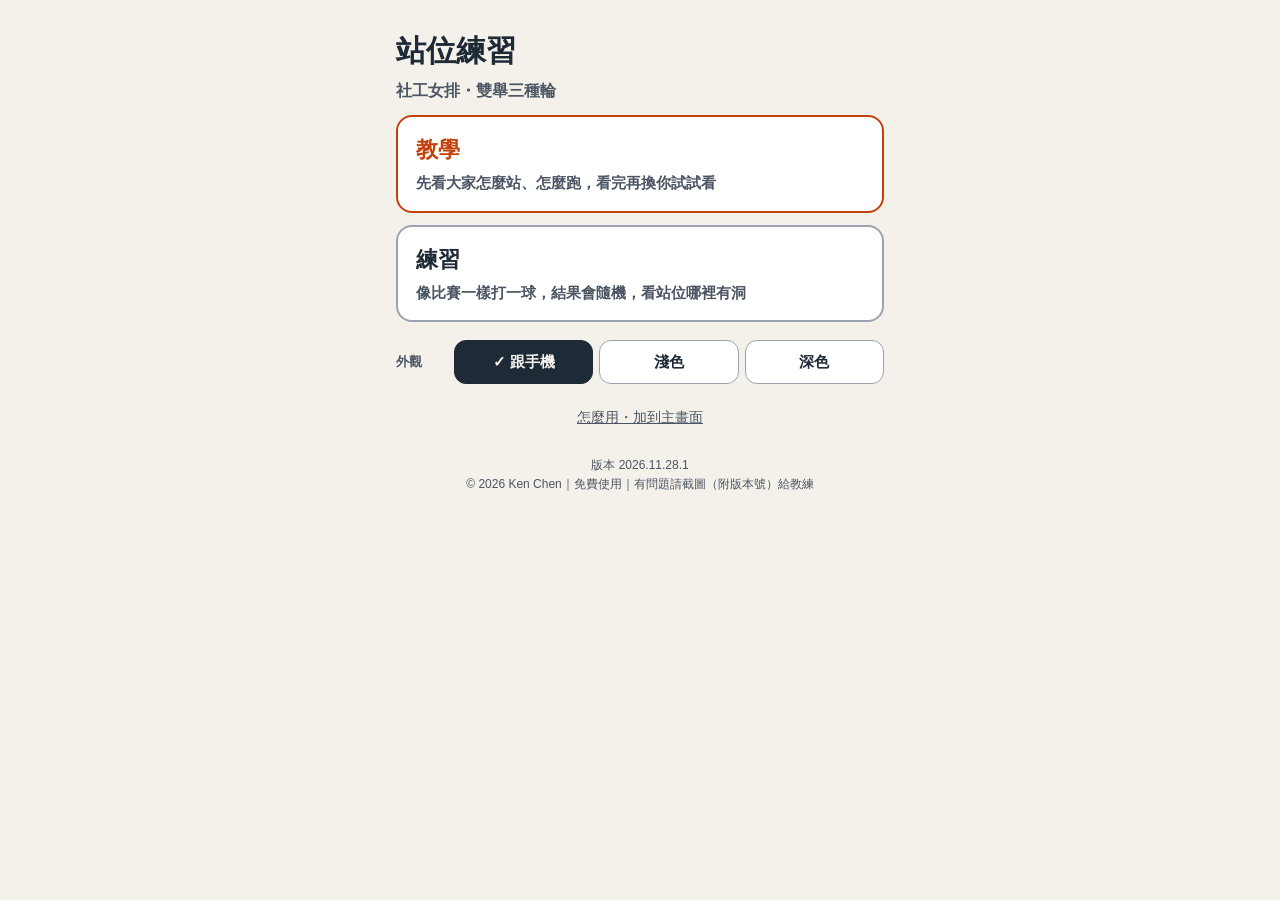
==== commit dce42d9f: "站位練習 2026.11.28.1：教學預設一步一步、可切自動播；說明縮短；修球後前排誰近誰打；前排大砲往中間；攔中來不及／攔中沒上去 Co-Authored-By: Claude Opus 5.5 " ====
--- a/lineup/index.html
+++ b/lineup/index.html
@@ -131,10 +131,10 @@
   <h2>怎麼用</h2>
   <ol>
     <li>首頁或右上角選<b>教學</b>或<b>練習</b>，上面再選這一輪：前排的舉球員站在 4、3 還是 2 號位。</li>
-    <li><b>教學</b>：先按播放看大家怎麼站、怎麼跑。看完按「換你試」，點你打的位置，同一球再跑一次，每到你要動的地方會停下來，把「我」拖到你覺得要去的地方，按「確定」看對不對。</li>
+    <li><b>教學</b>：按「下一步」一步一步看大家怎麼站、怎麼跑（按「自動播」會自己往下走，字多的地方停久一點）。看完按「換你試」，點你打的位置，同一球再跑一次，每到你要動的地方會停下來，把「我」拖到你覺得要去的地方，按「確定」看對不對。</li>
     <li>要點場上的時候，場上會框起來、有手指在點：發球落點、我們要打哪裡、對方打哪裡。上面可以換一傳好壞、舉長攻或二號、對方怎麼攻擊。</li>
     <li><b>練習</b>：先設定對方怎麼守、有幾個人攔網，按「開始」就像比賽一樣打一球，結果會隨機。站位可以先拖人調整；要舉給誰、接噴要修去哪這些地方，會停下來讓你選。</li>
-    <li>播放時場上不放字，想知道為什麼，按「為什麼？」。防守時按「為什麼這樣站」，看每個人負責哪裡：顏色深的一定是她接，淡的是別人也可以接，紅色是空檔。</li>
+    <li>播放時場上不放字，想知道為什麼，按「為什麼？」。防守時按「誰守哪裡」，看每個人負責哪裡：顏色深的一定是她接，淡的是別人也可以接，紅色是空檔。</li>
     <li>練習的比分只是好玩，這裡不會換輪；要換輪按上面。</li>
   </ol>
   <h2 style="margin-top:10px">加到手機主畫面</h2>
@@ -148,7 +148,7 @@
 </dialog>
 <script>
 "use strict";
-const VERSION = "2026.11.27.17";
+const VERSION = "2026.11.28.1";
 document.getElementById("ver").textContent = VERSION; document.getElementById("ver2").textContent = VERSION;
 
 /* ===================== 資料 =====================
@@ -181,17 +181,21 @@
 // 攔網：誰攔、其他人守哪裡（暫定，等教練確認）
 const BLOCK = {
   M:{seg:"攔中攔", bl:["FM"],
-     def:{FM:[7.3,0.4],FS:[8.2,2.5],FO:[1.3,1.8],BO:[1.3,5.6],BM:[4.9,7.6],BS:[8.2,6.0]},
+     def:{FM:[7.3,0.4],FS:[8.2,2.5],FO:[2.5,2.4],BO:[1.3,5.6],BM:[4.9,7.6],BS:[8.2,6.0]},
      tags:{FM:"攔網",FS:"守 2 號位小球",FO:"靠網守小斜線",BO:"守斜線",BM:"守後中",BS:"守直線"},
      cap:"舉球員還不會攔網，先由<b>攔中一個人攔</b>；舉球員守 2 號位的小球。"},
   S:{seg:"舉球員攔", bl:["FS"],
-     def:{FS:[7.5,0.4],FM:[4.6,2.6],FO:[1.3,1.8],BO:[1.3,5.6],BM:[4.9,7.6],BS:[8.2,5.6]},
+     def:{FS:[7.5,0.4],FM:[4.6,2.6],FO:[2.5,2.4],BO:[1.3,5.6],BM:[4.9,7.6],BS:[8.2,5.6]},
      tags:{FS:"攔網",FM:"退下來",FO:"靠網守小斜線",BO:"守斜線",BM:"守後中",BS:"守直線"},
      cap:"<b>舉球員一個人攔</b>，攔中退到三米線附近守吊球。"},
   MS:{seg:"兩個人攔", bl:["FS","FM"],
-     def:{FS:[7.6,0.4],FM:[6.35,0.4],FO:[1.3,1.8],BO:[1.3,5.6],BM:[4.9,7.6],BS:[8.2,5.6]},
+     def:{FS:[7.6,0.4],FM:[6.35,0.4],FO:[2.5,2.4],BO:[1.3,5.6],BM:[4.9,7.6],BS:[8.2,5.6]},
      tags:{FS:"攔網",FM:"攔網",FO:"靠網守小斜線",BO:"守斜線",BM:"守後中",BS:"守直線"},
-     cap:"<b>舉球員和攔中兩個人攔</b>，擋住的範圍比較寬。"}
+     cap:"<b>舉球員和攔中兩個人攔</b>，擋住的範圍比較寬。"},
+  N:{seg:"攔中沒上去", bl:[],
+     def:{FM:[5.4,2.9],FS:[8.2,2.5],FO:[2.5,2.4],BO:[1.3,5.6],BM:[4.9,7.6],BS:[8.2,6.0]},
+     tags:{FM:"退下來守小球",FS:"守 2 號位小球",FO:"靠網守小斜線",BO:"守斜線",BM:"守後中",BS:"守直線"},
+     cap:"<b>攔中來不及就不要硬跳</b>，退到三米線附近守前面的吊球和小球；對方可以直接扣，後面的人要準備好。"}
 };
 // 對方攔中快攻（教練 11/27）：攔中攔中間；前排兩個往前、往攔中靠守小球；後排兩邊靠三米線；自由留後面補（位置暫擺）
 const AM = [4.5,-0.8];
@@ -216,10 +220,10 @@
 
 /* ===================== 狀態 ===================== */
 const S = {mode:"teach", rot:0, ver:"in", blk:"M", of:"back", on:2, set:"long", tq:"", atype:"spike", rel:"fb", me:"", why:false, slow:false, zones:false,
-  srvX:7.5, score:[0,0], serve:"opp", steps:[], step:0, t:1, playing:false, mq:null, mfb:null, adj:null, qdone:new Set(), home:true, quiz:false, pickMe:false, over:"save", theme:"auto"};
+  srvX:7.5, score:[0,0], serve:"opp", steps:[], step:0, t:1, playing:false, mq:null, mfb:null, adj:null, qdone:new Set(), home:true, auto:false, quiz:false, pickMe:false, over:"save", theme:"auto"};
 try{ const o = JSON.parse(localStorage.getItem("vblineup-ui")||"{}"); if(o.mode==="game") S.mode="game"; if(o.rot>=0&&o.rot<3) S.rot=o.rot; if(o.ver==="out") S.ver="out"; if(BLOCK[o.blk]) S.blk=o.blk;
-  if(o.of==="up") S.of="up"; if([0,1,2].includes(o.on)) S.on=o.on; if(o.set==="two") S.set="two"; if(["spike","tip","lob"].includes(o.atype)) S.atype=o.atype; if(ROLES.includes(o.me)) S.me=o.me; if(o.slow) S.slow=true; if(o.why) S.why=true; if(["light","dark"].includes(o.theme)) S.theme=o.theme; }catch(e){}
-function saveUI(){ try{ localStorage.setItem("vblineup-ui", JSON.stringify({mode:S.mode,rot:S.rot,ver:S.ver,blk:S.blk,of:S.of,on:S.on,set:S.set,atype:S.atype,me:S.me,slow:S.slow,why:S.why,theme:S.theme})); }catch(e){} }
+  if(o.of==="up") S.of="up"; if([0,1,2].includes(o.on)) S.on=o.on; if(o.set==="two") S.set="two"; if(["spike","tip","lob"].includes(o.atype)) S.atype=o.atype; if(ROLES.includes(o.me)) S.me=o.me; if(o.slow) S.slow=true; if(o.why) S.why=true; if(o.auto) S.auto=true; if(["light","dark"].includes(o.theme)) S.theme=o.theme; }catch(e){}
+function saveUI(){ try{ localStorage.setItem("vblineup-ui", JSON.stringify({mode:S.mode,rot:S.rot,ver:S.ver,blk:S.blk,of:S.of,on:S.on,set:S.set,atype:S.atype,me:S.me,slow:S.slow,why:S.why,theme:S.theme,auto:S.auto})); }catch(e){} }
 
 const HINT = {srv:false, tap:false, mv:false};
 try{ ["srv","tap","mv"].forEach(k=>HINT[k] = localStorage.getItem("vblineup-hint-"+k)==="1"); }catch(e){}
@@ -294,8 +298,9 @@
   const res = {side, bl, hand, L:L.slice(), type, C:{}};
   if(type==="spike" && inFan){
     const r = rr();
-    if(r < 0.45) return Object.assign(res, {kind:"blocked"});
-    if(r < 0.75) return Object.assign(res, {kind:"tool", out:[hand[0] > 4.5 ? 9.9 : -0.9, side*(4.5 + r*4)]});
+    if(r < 0.35){ const o2 = defend(Object.assign({}, o, {bl:[], rr})); o2.late = true; o2.why = "攔網的人移動比較慢，<b>來不及跟到</b>，球直接打過去。" + (o2.why||""); return o2; }
+    if(r < 0.60) return Object.assign(res, {kind:"blocked"});
+    if(r < 0.82) return Object.assign(res, {kind:"tool", out:[hand[0] > 4.5 ? 9.9 : -0.9, side*(4.5 + r*4)]});
     const pop = [Math.max(0.6, Math.min(8.4, hand[0] + 0.6)), side*2.4], k = defs.slice().sort((a,b)=>dist(pos[a],pop)-dist(pos[b],pop))[0];
     return Object.assign(res, {kind:"soft", who:k, at:pop, d:0.5, why:"球碰到攔網的手變慢，很好接。"});
   }
@@ -386,7 +391,7 @@
   const sd = c.srvX < 3 ? "左邊" : c.srvX > 6 ? "右邊" : "中間";
   const s = add({pos:recvPos(c.rot, c.srvX), arrow:true, noBall:true, noOpp:true, q:true, qtxt:"其他人都站好了。你接發球要站哪裡？", tags:{FS:"不接",FM:"不接"}, tagsOn:true, recvForm:true,
     title:"點我們的場上：發球落在哪裡", cap:`${sd==="中間" ? "發球員在中間，照原本的位置站。" : `發球員在${sd}，大家往${sd}移一點、身體轉向她。`}前排舉球員和攔中不接。`});
-  ask(s, {k:"tap", area:"our", go:"tServe", txt:"點一下：發球落在哪裡", rand:"隨便發一球"}, c);
+  ask(s, {k:"tap", area:"our", go:"tServe", txt:"點一下：發球落在哪裡", rand:"隨便發"}, c);
 };
 PH.tServe = (c, a) => { c.seed = seedOf(a.L); runPh("serveIn", c, {L:a.L}); };
 
@@ -406,7 +411,7 @@
   c.bmM = srvR==="BM"; BMM = c.bmM; c.srvR = srvR;
   P0[srvR] = [ZC[1][0], 8.85];
   first({pos:P0, opp:cp(OR), ball:[ZC[1][0], 8.6], cam:1, bmM:c.bmM, title:"我們發球：點對方的場上，要發哪裡", cap:`發球的是${nm(srvR)}。看對方怎麼站，找人和人中間、或離大家都遠的地方。${c.bmM?"這一輪是後排攔中自己發球，這一分打完才換自由。":""}`});
-  ask(last(), {k:"tap", area:"opp", go:"gUsServe", txt:"點一下：要發哪裡", rand:"隨便發一球"}, c);
+  ask(last(), {k:"tap", area:"opp", go:"gUsServe", txt:"點一下：要發哪裡", rand:"隨便發"}, c);
 };
 PH.gUsServe = (c, a) => {
   const L = a.L, opos = last().opp;
@@ -453,7 +458,7 @@
       title: setter==="BS" ? `${what}：後排舉球員衝上來舉` : `${what}，攻擊手退出去準備`,
       cap: setter==="BS" ? "前排舉球員接了第一球，原地把球接高就退開；後排舉球員看到就先衝上來舉。" : `球往舉球員飛了，攻擊手才退出去：${NAME[outer]}到左邊三米線外，${NAME[mid]}到中間。${B?"大砲接完球走進中間。":""}`});
     if(teach) return runPh("atkSet", c, {v:c.set, from:setter});
-    ask(last(), {k:"pick", go:"gSet", txt:"舉給誰？", opts:[["舉長攻（4 號位）","long"],["舉二號（中間）","two"]]}, c); return;
+    ask(last(), {k:"pick", go:"gSet", txt:"舉給誰？", opts:[["長攻","long"],["二號","two"]]}, c); return;
   }
   if(q==="tight"){
     const tp = [Math.max(3.6, Math.min(7.4, sp[0]-0.4)), 0.3];
@@ -504,7 +509,7 @@
 // 修球修到哪裡：場中間最好；修到舉球員那邊就變成舉球員要打
 PH.fixTo = (c, a) => {
   const L = clampP(a.L), fx = c.fixer, pos = last().pos;
-  const atk = ["FO","FM"].filter(r=>r!==fx && r!==c.dug);
+  const atk = ["FO","FM","FS"].filter(r=>r!==fx && r!==c.dug);
   const hitter = atk.length ? nearestOf(atk, L, pos) : (["FO","FM"].find(r=>r!==fx) || "FO");
   if(dist(L, T) < 1.6 && fx!=="FS"){
     add({pos:{FS:stopShort(pos.FS, L, 0.5)}, ball:L, ballH:3, hl:"FS", tags:{[fx]:"修",FS:"只能推過去"}, title:"修到舉球員那邊，變成舉球員要打", cap:"舉球員不一定好打、也不一定會打，只能把球推過去。修到場中間比較好，攻擊手有空間助跑。"});
@@ -563,7 +568,11 @@
   const spots = a.hp ? [[hp[0]-1.1,hp[1]+1.8],[hp[0]+1.1,hp[1]+1.8],[hp[0],hp[1]+3.6],[hp[0]-1.7,hp[1]+3.6],[hp[0]+1.7,hp[1]+3.6]]
     : hitter===outer ? [[2.2,2.6],[1.0,4.6],[3.6,4.2],[3.4,2.0],[2.4,6.0]] : [[3.3,2.4],[5.5,2.4],[4.4,4.2],[2.6,4.4],[6.2,4.4]];
   const covers = ROLES.filter(r=>r!==hitter && r!==a.from);
-  const cov = assign(covers, spots.map(clampP), pos);
+  let cov;
+  if(a.hp){ // 修球後：前排的人留在網前附近掩護，後排的人去後面
+    const fr = covers.filter(FRONT), bk = covers.filter(r=>!FRONT(r));
+    cov = Object.assign(assign(fr, [[hp[0]-1.3,hp[1]+1.0],[hp[0]+1.3,hp[1]+1.0]].map(clampP), pos), assign(bk, [[hp[0]-1.6,hp[1]+3.2],[hp[0]+1.6,hp[1]+3.2],[hp[0],hp[1]+4.4]].map(clampP), pos));
+  } else cov = assign(covers, spots.map(clampP), pos);
   const tg = {[hitter]:"攻擊"}; covers.forEach(r=>tg[r]="掩護");
   const setName = (a.v==="two" || a.v==="long") ? (hitter===outer ? "舉長攻" : "舉二號") : a.v==="high" ? "修高球" : "";
   c.hitter = hitter; c.hp = hp; c.setter = a.from;
@@ -577,7 +586,7 @@
     q:true, qtxt:`${setName ? setName + "，" : ""}要攻擊了。你要去哪？`, title:`${setName ? setName + "給" + nm(hitter) : nm(hitter) + "攻擊"}，大家掩護`, cap:"攻擊手助跑，其他人靠過去掩護，準備接被攔回來的球。"});
   const s = add({opp:opos, cam:1, ofan:of, atkStep:true, setV:a.v, title:"點對方的場上：要打哪裡",
     cap: note + (setName ? `${setName}給${nm(hitter)}。` : "") + (c.n ? `灰色是對方攔網擋住的地方（${c.n} 個人攔），找攔網沒擋到、離對方遠的地方。` : "對方沒有攔網：找離大家都遠的空檔。") + `對方${c.f==="up"?"後中靠前，後面中間比較空":"後中靠後，攔網後面的吊球比較空"}。`});
-  ask(s, {k:"tap", area:"opp", go:"atkRes", txt:"點一下：要打哪裡", rand:"隨便打一球"}, c);
+  ask(s, {k:"tap", area:"opp", go:"atkRes", txt:"點一下：要打哪裡", rand:"隨便打"}, c);
 };
 PH.atkRes = (c, a) => {
   const L = a.L, s0 = last(), opos = s0.opp, hp = c.hp, hitter = c.hitter, teach = c.mode==="teach", of = s0.ofan;
@@ -647,7 +656,7 @@
   c.outer = "FO"; c.mid = "FM"; c.backDone = true;
   add({pos:cp(BASE), ball:OSET.slice(), ballH:2.5, opp:{o3:OSET.slice(), o4:[8.4,-3.3]}, ohl:"o3", tags:t6, q:true, qtxt:"對方接起來了。你要回到哪裡？",
     title:"回防：回到固定位置", cap:`前排大砲 4、攔中 3、舉球員 2；後排大砲 5、自由 6、舉球員 1。${B?"這一輪攔中和大砲在這裡換回來。":""}`});
-  if(teach){ ask(last(), {k:"pick", go:"oppSet", txt:"對方舉球員要？", opts:[["直接吊","dump"],["舉中間（快攻）","mid"],["舉長攻（4 號位）","long"]]}, c); return; }
+  if(teach){ ask(last(), {k:"pick", go:"oppSet", txt:"對方舉球員要？", opts:[["直接吊","dump"],["中間快攻","mid"],["長攻","long"]]}, c); return; }
   const r = rnd(c); runPh("oppSet", c, {v: r < 0.15 ? "dump" : r < 0.37 ? "mid" : "long"});
 };
 // 對方舉球：直接吊／舉中間快攻／舉長攻；球真的飛過去，大家看球去防守
@@ -662,11 +671,11 @@
   const mid = a.v==="mid", D = mid ? MIDDEF : BLOCK[c.blk], hp = mid ? AM : A;
   c.oppMid = mid;
   const s = add({pos:cp(D.def), ball:hp.slice(), ballH: mid ? 1.2 : 3, opp: mid ? {o3:[2.7,-0.9], o2:AM.slice()} : {o3:[2.7,-0.9], o4:A.slice()}, ohl: mid ? "o2" : "o4",
-    fan:fanP(1, hp, D.bl.map(r=>D.def[r][0]), false), tags:cp(D.tags), defForm:true, midForm:mid, dbl:D.bl.slice(), dhp:hp.slice(),
+    fan:D.bl.length ? fanP(1, hp, D.bl.map(r=>D.def[r][0]), false) : null, tags:cp(D.tags), defForm:true, midForm:mid, dbl:D.bl.slice(), dhp:hp.slice(),
     q:true, qtxt: mid ? "球舉到中間，對方攔中要快攻了。你站哪裡防守？" : "球舉到我們右邊，對方大砲要扣了。你站哪裡防守？",
     title: teach ? "點我們的場上：對方打哪裡" : "對方要攻擊了：站好防守位置",
     cap: teach ? `${D.cap}灰色是攔網擋住的地方，其他人去守沒擋到的路線。` : `${D.cap}可以拖人調整站位，好了按「開始」。`});
-  if(teach) ask(s, {k:"tap", area:"our", go:"tDig", txt:"點一下：對方打哪裡", rand:"隨便打一球"}, c);
+  if(teach) ask(s, {k:"tap", area:"our", go:"tDig", txt:"點一下：對方打哪裡", rand:"隨便打"}, c);
   else ask(s, {k:"adjust", stage:"def", go:"oppAtk"}, c);
 };
 PH.tDump = (c, a) => { c.defDone = true; runPh("defRes", c, {pos:last().pos, L:a.L, type:"tip", hp:[OSET[0],-0.4], bl:[]}); };
@@ -696,7 +705,7 @@
   }
   if(r.kind==="tool"){ add({ball:r.out, via:r.hand, hitMark:r.hand, ballH:1.5, fan, landed:true, title:"碰到我們攔網的手出界，失分", cap:"攔網的手碰到球往外彈出界，算對方得分。攔網的手要往內壓、把球包住。"}); return finish(c, teach ? null : "them"); }
   if(r.kind==="soft"){ add({pos:{[r.who]:stopShort(pos[r.who], r.at, 0.75)}, ball:r.at, via:r.hand, hitMark:r.hand, ballH:2.2, fan, hl:r.who, title:`碰到攔網變小球，${nm(r.who)}接`, cap:"球碰到我們攔網的手變慢，很好接。"}); return runPh("passOut", c, {q:teach ? "good" : quality(c, 0.6), who:r.who, from:pos[r.who], at:r.at, src:"dig"}); }
-  if(r.kind==="miss"){ add(Object.assign({pos:m.mv, ball:L.slice(), ballH:bh, fan, tags:m.tags, landed:true, title:`對方${verb}${where(L)}：空檔，失分`, cap: pred + r.why + "這是站位的洞，防守時按「為什麼這樣站」可以看紅色的空檔。"}, hit)); return finish(c, teach ? null : "them"); }
+  if(r.kind==="miss"){ add(Object.assign({pos:m.mv, ball:L.slice(), ballH:bh, fan, tags:m.tags, landed:true, title:`對方${verb}${where(L)}：空檔，失分`, cap: pred + r.why + "這是站位的洞，防守時按「誰守哪裡」可以看紅色的空檔。"}, hit)); return finish(c, teach ? null : "them"); }
   if(r.kind==="over"){
     add(Object.assign({pos:m.mv, ball:r.at, ballH:bh, fan, tags:m.tags, hl:r.who, overStep:true, title:`從${nm(r.who)}頭上過：高手擋看看`, cap: pred + r.why}, hit));
     if(teach ? c.over!=="miss" : rnd(c) < 0.4){ add({ball:[Math.max(0.6, r.at[0]-0.8), Math.max(1.0, r.at[1]-1.6)], ballH:2.4, title:`${nm(r.who)}用高手擋起來了`, cap:"擋起來的球不好處理，要有人去修。"});
@@ -959,6 +968,7 @@
   }
   $("opt").innerHTML = rows.join(""); $("opt").hidden = !rows.length;
 }
+const brief = t => { const i = (t||"").indexOf("。"); return i>=0 ? t.slice(0, i+1) : (t||""); };
 function render(){
   const cur = S.steps[S.step], teach = S.mode==="teach";
   if(!S.playing && S.t>=1 && !S.mq && cur.ask && cur.ask.k==="adjust" && !(S.adj && S.adj.k===S.step)) S.adj = {k:S.step, stage:cur.ask.stage, pos:cp(cur.pos), moved:false};
@@ -980,22 +990,22 @@
   else if(kind==="move"){ doT = `換你想：${S.steps[S.mq.k].qtxt}`; cs = "把「我」拖到（或點）你覺得要去的地方，再按「確定」。"; }
   else if((kind==="tap" || kind==="pick") && cur.ask.txt && !cur.title.startsWith("點")){ doT = cur.ask.txt.replace("點一下：","點場上：") ; cs = `${cur.title}。${cur.cap}`; }
   else if(kind==="adjust" && S.adj.stage==="recv"){ const bad = legality(S.adj.pos, ROT[S.rot]); cs = cur.cap + (bad.length ? `<br><span class="bad">站位犯規（紅線）：${bad[0].msg}照這樣開始會被判失分。</span>` : ""); }
-  else cs = (S.why || cur.setup || kind || cur.end || cur.pause) ? cur.cap : "";
+  else cs = S.why ? cur.cap : (cur.setup || kind || cur.end || cur.pause) ? brief(cur.cap) : "";
   if(cur.defForm && S.zones && kind!=="move") cs = ZLEG + (S.why ? " " + cur.cap : "");
   if(S.mfb && kind!=="move") cs = S.mfb.html + (cs ? " " + cs : " " + cur.cap);
   $("cap").innerHTML = `<div class="no">${head}</div><div class="do">${doT}</div>${cs?`<div class="cs">${cs}</div>`:""}`;
   const n = S.steps.length, more = S.step < n-1;
   const P = btn("‹","prev",{cls:"ic2",aria:"上一步",dis:S.step===0}), Nx = btn("›","next",{cls:"ic2",aria:"下一步"});
-  const W = btn(S.why?"✓ 為什麼？":"為什麼？","why",{pressed:S.why}), Z = btn(S.zones?"✓ 為什麼這樣站":"為什麼這樣站","zones",{pressed:S.zones});
+  const W = btn(S.why?"✓ 為什麼？":"為什麼？","why",{pressed:S.why}), Z = btn(S.zones?"✓ 誰守哪裡":"誰守哪裡","zones",{pressed:S.zones});
   let h = "";
   if(kind==="move") h = P + btn("確定","qok",{cls:"pri"}) + btn("看答案","qans");
   else if(kind==="me") h = btn("取消","pmc") + btn("開始 ›","pmgo",{cls:"pri",dis:!S.me});
   else if(cur.setup) h = P + btn("下一步 ›","next",{cls:"pri"});
   else if(kind==="tap") h = P + (more ? btn("▶ 繼續","play",{cls:"pri play"}) : "") + (cur.ask.rand ? btn(cur.ask.rand,"rand",{cls:more?"":"pri"}) : "") + (cur.defForm ? Z : "");
   else if(kind==="pick") h = P + (more ? btn("▶ 繼續","play",{cls:"pri play"}) : "") + cur.ask.opts.map(([l,v])=>btn(l,"pick:"+v)).join("");
-  else if(kind==="adjust") h = P + btn("開始","start",{cls:"pri"}) + (S.adj.stage==="def" ? Z : btn("回到原本站位","reset"));
-  else if(cur.end) h = P + (teach ? btn(S.quiz ? "再試一次" : "換你試","quiz",{cls:"pri"}) + btn("換個地方打","redo") + btn("再來一次","again") : btn("再打一球","again",{cls:"pri"}) + W);
-  else h = P + btn(S.playing?"❚❚ 暫停":"▶ 播放","play",{cls:"pri play"}) + (more ? Nx : "") + W + btn(S.slow?"✓ 慢速":"慢速","slow",{pressed:S.slow}) + (teach && !S.playing && cur.pause ? btn("換個地方打","redo") : "");
+  else if(kind==="adjust") h = P + btn("開始","start",{cls:"pri"}) + (S.adj.stage==="def" ? Z : btn("重排","reset"));
+  else if(cur.end) h = P + (teach ? btn(S.quiz ? "再試一次" : "換你試","quiz",{cls:"pri"}) + btn("換地方打","redo") + btn("再來一次","again") : btn("再打一球","again",{cls:"pri"}) + W);
+  else h = P + (S.auto ? btn(S.playing?"❚❚ 暫停":"▶ 播放","play",{cls:"pri play"}) : btn("下一步 ›","play",{cls:"pri play"})) + W + btn(S.auto?"✓ 自動播":"自動播","auto",{pressed:S.auto}) + (teach && !S.playing && cur.pause ? btn("換地方打","redo") : "");
   $("ctl").innerHTML = h;
   fitLater();
   paint();
@@ -1033,8 +1043,10 @@
     if(needQ(k)){ openQ(k); return; }
     const st = S.steps[k];
     animTo(k, ()=>{
-      if((st.ask && k===S.steps.length-1) || st.end || st.pause || st.setup){ S.playing = false; render(); return; }
-      holdTimer = setTimeout(()=>go(k+1), S.slow?1400:800); });
+      if((st.ask && k===S.steps.length-1) || st.end || st.pause || st.setup || !S.auto){ S.playing = false; render(); return; }
+      // 自動播：字越多停越久
+      const n = (st.title||"").length + (S.why ? (st.cap||"").length : 0);
+      holdTimer = setTimeout(()=>go(k+1), Math.min(5000, 1000 + n*55)); });
   };
   go(i);
 }
@@ -1104,13 +1116,13 @@
   const b = ev.target.closest("[data-a]"); if(!b || b.disabled) return;
   const [a, v] = b.dataset.a.split(":"), cur = S.steps[S.step];
   if(a==="home"){ stopPlay(); S.home = true; S.pickMe = false; S.mq = null; render(); }
-  else if(a==="go"){ S.home = false; S.mode = v; S.quiz = false; S.score = [0,0]; S.serve = "opp"; saveUI(); newRally(); fit(); }
+  else if(a==="go"){ S.home = false; S.mode = v; S.auto = v==="game"; S.quiz = false; S.score = [0,0]; S.serve = "opp"; saveUI(); newRally(); fit(); }
   else if(a==="theme"){ S.theme = v; saveUI(); applyTheme(); render(); }
   else if(a==="quiz"){ stopPlay(); S.mfb = null; if(S.quiz && S.me) startQuiz(); else { S.pickMe = true; S.step = Math.max(0, S.steps.findIndex(s=>s.recvForm) - 1); S.t = 1; render(); } }
   else if(a==="pmc"){ S.pickMe = false; S.step = S.steps.length-1; S.t = 1; render(); }
   else if(a==="pmgo"){ if(S.me) startQuiz(); }
   else if(a==="over"){ S.over = v; const k = findBack(S.step, s=>s.overStep); if(k>=0 && regenFrom(k)){ stopPlay(); S.step = k; S.t = 1; S.mfb = null; playFrom(k+1); } else render(); }
-  else if(a==="mode"){ if(S.mode!==v){ S.mode = v; S.quiz = false; S.pickMe = false; S.score = [0,0]; S.serve = "opp"; saveUI(); newRally(); } }
+  else if(a==="mode"){ if(S.mode!==v){ S.mode = v; S.auto = v==="game"; S.quiz = false; S.pickMe = false; S.score = [0,0]; S.serve = "opp"; saveUI(); newRally(); } }
   else if(a==="rot"){ S.quiz = false; S.pickMe = false; S.rot = +v; S.score = [0,0]; S.serve = "opp"; saveUI(); newRally(); }
   else if(a==="rel"){ S.rel = v; render(); }
   else if(a==="of"){ S.of = v; saveUI(); optRegen(); oppDlg(); }
@@ -1125,6 +1137,7 @@
   else if(a==="next") doNext();
   else if(a==="play"){ if(S.playing){ stopPlay(); render(); } else playFrom(S.step+1); }
   else if(a==="slow"){ S.slow = !S.slow; saveUI(); render(); }
+  else if(a==="auto"){ S.auto = !S.auto; saveUI(); if(S.auto) playFrom(S.step+1); else { stopPlay(); render(); } }
   else if(a==="why"){ S.why = !S.why; saveUI(); render(); }
   else if(a==="zones"){ S.zones = !S.zones; zKey = ""; render(); }
   else if(a==="qok") confirmQ(false);
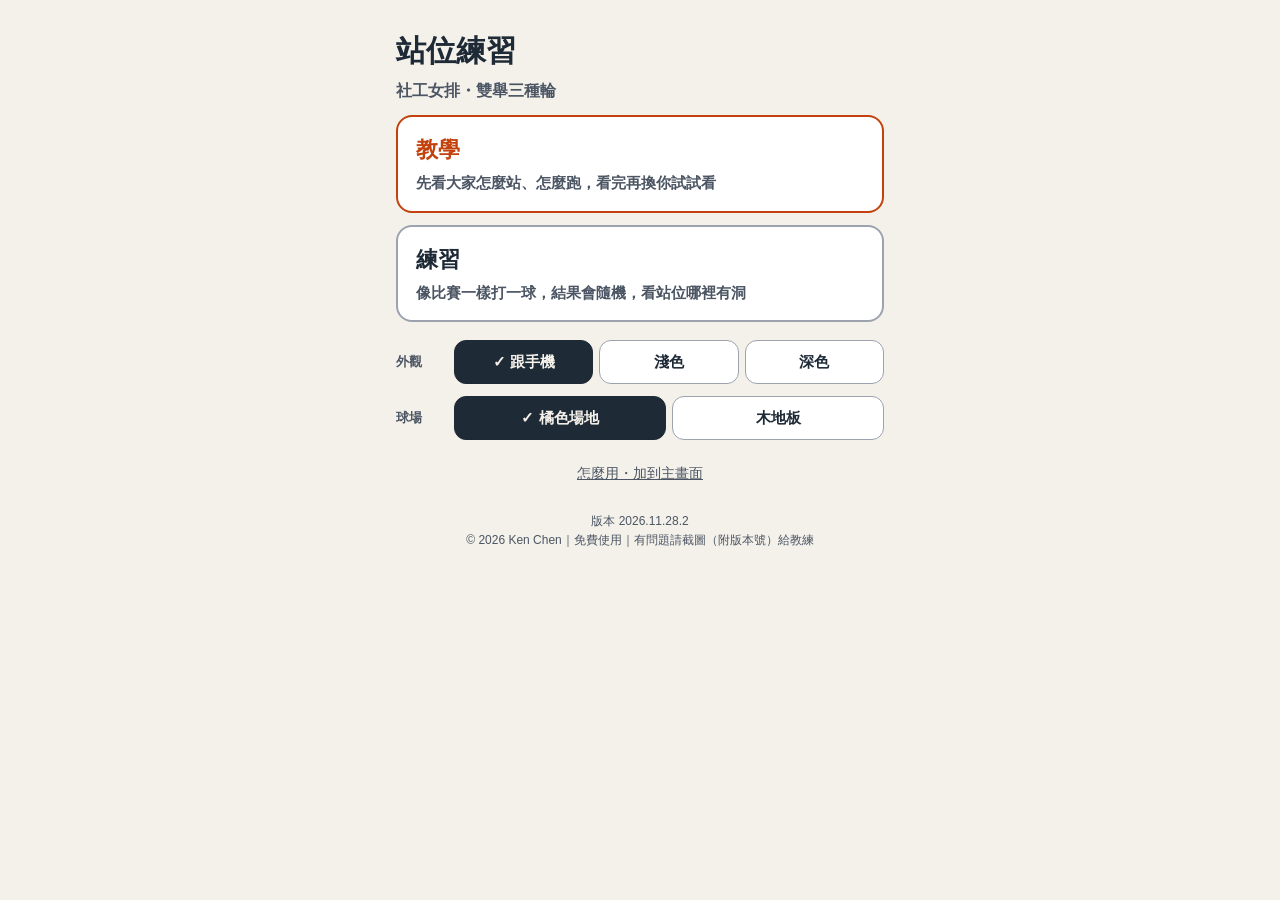
==== commit 703ab8c7: "站位練習 2026.11.28.2：俯視的人、兩種球場、跳起來／撲救／準備姿勢的腳、攔網不貼網 Co-Authored-By: Claude Opus 5.5 <noreply@anthropic.c" ====
--- a/lineup/index.html
+++ b/lineup/index.html
@@ -63,9 +63,15 @@
 .ctl .btn.ic2{flex:0 0 44px;min-width:44px;padding:0;font-size:22px}
 .foot{text-align:center;font-size:12px;color:var(--ink2);padding:4px 0 2px}
 .foot button{background:none;border:none;text-decoration:underline;min-height:44px;font-size:13px;color:var(--ink2)}
-.pl circle.b{stroke:var(--cline);stroke-width:3}
+#court{--in:#e2894a;--out:#2f8a73;--cl:#fff;--net:#1f2937;--wood:0}
+#court.wood{--in:#d9a066;--out:#c4894f;--wood:1}
+:root[data-theme=dark] #court{--in:#8a4a22;--out:#1d4a40;--net:#e5e7eb}
+:root[data-theme=dark] #court.wood{--in:#5a3c22;--out:#4a311c}
+@media (prefers-color-scheme:dark){:root:not([data-theme=light]) #court{--in:#8a4a22;--out:#1d4a40;--net:#e5e7eb}:root:not([data-theme=light]) #court.wood{--in:#5a3c22;--out:#4a311c}}
+.pl .sh{stroke:#111;stroke-width:1.5}
+.pl.bad .sh{stroke:var(--bad);stroke-width:4}
 .pl.bad circle.b{stroke:var(--bad);stroke-width:5}
-.pl text{font-weight:800;font-size:17px;fill:#111;pointer-events:none}
+.pl text{font-weight:900;font-size:13px;fill:#fff;stroke:#111;stroke-width:3.5;paint-order:stroke;pointer-events:none}
 .tag rect{fill:var(--card);stroke:var(--cline);stroke-width:1.2}
 .tag text{font-size:14px;font-weight:800;fill:var(--ink)}
 .hint{pointer-events:none}
@@ -89,7 +95,7 @@
   .main{display:contents}
   .courtbox{grid-column:1;grid-row:2/span 3;align-self:start}
   .side{grid-column:2;grid-row:4;min-width:0}
-  #court{width:auto;height:min(calc(100dvh - var(--top,200px) - 26px),calc((min(100vw,1100px) - 380px)*1.115));max-height:none;min-height:0}
+  #court{width:auto;height:min(calc(100dvh - var(--top,200px) - 26px),calc((min(100vw,1100px) - 380px)*1.152));max-height:none;min-height:0}
 }
 @media (max-height:520px) and (orientation:landscape){
   #court{height:calc(100dvh - var(--top,120px) - 14px)}
@@ -104,6 +110,7 @@
   <button class="card pri" data-a="go:teach"><b>教學</b><span>先看大家怎麼站、怎麼跑，看完再換你試試看</span></button>
   <button class="card" data-a="go:game"><b>練習</b><span>像比賽一樣打一球，結果會隨機，看站位哪裡有洞</span></button>
   <div class="row" style="margin-top:6px"><span class="rl">外觀</span><div class="seg" id="themeSeg"></div></div>
+  <div class="row"><span class="rl">球場</span><div class="seg" id="courtSeg"></div></div>
   <button class="lnk" id="help3">怎麼用・加到主畫面</button>
   <div class="foot">版本 <span id="ver2"></span><br>© 2026 Ken Chen｜免費使用｜有問題請截圖（附版本號）給教練</div>
 </div>
@@ -112,7 +119,7 @@
   <div class="row rot"><span class="rl">雙舉，前排<br>舉球員在</span><div class="seg" id="rotSeg"></div></div>
   <div id="opt" hidden></div>
   <div class="main">
-    <div class="courtbox"><svg id="court" viewBox="0 235 330 368" role="img" aria-label="球場示意圖：下面是我們，上面是對方"></svg></div>
+    <div class="courtbox"><svg id="court" viewBox="0 235 330 380" role="img" aria-label="球場示意圖：下面是我們，上面是對方"></svg></div>
     <div class="side">
       <div class="cap" id="cap" role="status" aria-live="polite"></div>
       <div class="ctl" id="ctl"></div>
@@ -148,7 +155,7 @@
 </dialog>
 <script>
 "use strict";
-const VERSION = "2026.11.28.1";
+const VERSION = "2026.11.28.2";
 document.getElementById("ver").textContent = VERSION; document.getElementById("ver2").textContent = VERSION;
 
 /* ===================== 資料 =====================
@@ -180,26 +187,26 @@
 const OPASS = ["o1","o2","o4","o5","o6"];
 // 攔網：誰攔、其他人守哪裡（暫定，等教練確認）
 const BLOCK = {
-  M:{seg:"攔中攔", bl:["FM"],
-     def:{FM:[7.3,0.4],FS:[8.2,2.5],FO:[2.5,2.4],BO:[1.3,5.6],BM:[4.9,7.6],BS:[8.2,6.0]},
+  M:{seg:"攔中", bl:["FM"],
+     def:{FM:[7.3,0.65],FS:[8.2,2.5],FO:[2.5,2.4],BO:[1.3,5.6],BM:[4.9,7.6],BS:[8.2,6.0]},
      tags:{FM:"攔網",FS:"守 2 號位小球",FO:"靠網守小斜線",BO:"守斜線",BM:"守後中",BS:"守直線"},
      cap:"舉球員還不會攔網，先由<b>攔中一個人攔</b>；舉球員守 2 號位的小球。"},
-  S:{seg:"舉球員攔", bl:["FS"],
-     def:{FS:[7.5,0.4],FM:[4.6,2.6],FO:[2.5,2.4],BO:[1.3,5.6],BM:[4.9,7.6],BS:[8.2,5.6]},
+  S:{seg:"舉球員", bl:["FS"],
+     def:{FS:[7.5,0.65],FM:[4.6,2.6],FO:[2.5,2.4],BO:[1.3,5.6],BM:[4.9,7.6],BS:[8.2,5.6]},
      tags:{FS:"攔網",FM:"退下來",FO:"靠網守小斜線",BO:"守斜線",BM:"守後中",BS:"守直線"},
      cap:"<b>舉球員一個人攔</b>，攔中退到三米線附近守吊球。"},
-  MS:{seg:"兩個人攔", bl:["FS","FM"],
-     def:{FS:[7.6,0.4],FM:[6.35,0.4],FO:[2.5,2.4],BO:[1.3,5.6],BM:[4.9,7.6],BS:[8.2,5.6]},
+  MS:{seg:"兩個人", bl:["FS","FM"],
+     def:{FS:[7.6,0.65],FM:[6.35,0.65],FO:[2.5,2.4],BO:[1.3,5.6],BM:[4.9,7.6],BS:[8.2,5.6]},
      tags:{FS:"攔網",FM:"攔網",FO:"靠網守小斜線",BO:"守斜線",BM:"守後中",BS:"守直線"},
      cap:"<b>舉球員和攔中兩個人攔</b>，擋住的範圍比較寬。"},
-  N:{seg:"攔中沒上去", bl:[],
+  N:{seg:"沒人攔", bl:[],
      def:{FM:[5.4,2.9],FS:[8.2,2.5],FO:[2.5,2.4],BO:[1.3,5.6],BM:[4.9,7.6],BS:[8.2,6.0]},
      tags:{FM:"退下來守小球",FS:"守 2 號位小球",FO:"靠網守小斜線",BO:"守斜線",BM:"守後中",BS:"守直線"},
      cap:"<b>攔中來不及就不要硬跳</b>，退到三米線附近守前面的吊球和小球；對方可以直接扣，後面的人要準備好。"}
 };
 // 對方攔中快攻（教練 11/27）：攔中攔中間；前排兩個往前、往攔中靠守小球；後排兩邊靠三米線；自由留後面補（位置暫擺）
 const AM = [4.5,-0.8];
-const MIDDEF = {bl:["FM"], def:{FM:[4.5,0.4],FO:[2.7,1.5],FS:[6.3,1.5],BO:[1.6,3.6],BS:[7.4,3.6],BM:[4.5,7.0]},
+const MIDDEF = {bl:["FM"], def:{FM:[4.5,0.65],FO:[2.7,1.5],FS:[6.3,1.5],BO:[1.6,3.6],BS:[7.4,3.6],BM:[4.5,7.0]},
   tags:{FM:"攔中間",FO:"守攔網旁小球",FS:"守攔網旁小球",BO:"靠三米線",BS:"靠三米線",BM:"後面補"},
   cap:"對方快攻：<b>攔中攔中間</b>；前排兩個人往前、往攔中靠，守攔網旁邊的小球；後排兩邊靠近三米線（快攻的球最快落在那裡）；自由留在後面補。"};
 const DUMPS = [["4 號位的小球",[1.4,1.4]],["中間的短球",[4.4,1.6]],["2 號位的小球",[7.6,1.4]],["斜線",[2.6,3.0]]];
@@ -208,8 +215,8 @@
 // 對方防守：f＝back 後中靠後／up 後中靠前；n＝攔網人數；hx＝我們攻擊手的位置（攔網的人跟著她）
 function odef(f, n, hx){
   const bx = Math.max(0.9, Math.min(7.6, hx - 0.1)), o = {};
-  o.o2 = n>=1 ? [bx,-0.4] : [Math.max(1.2,hx-0.4), -3.0];
-  o.o3 = n>=2 ? [Math.min(8.4,bx+1.0),-0.4] : [Math.min(7.0, hx+2.4), -2.6];
+  o.o2 = n>=1 ? [bx,-0.65] : [Math.max(1.2,hx-0.4), -3.0];
+  o.o3 = n>=2 ? [Math.min(8.4,bx+1.0),-0.65] : [Math.min(7.0, hx+2.4), -2.6];
   o.o4 = [7.3,-3.0];
   if(f==="up"){ o.o5 = [Math.max(1.8, Math.min(7.2, hx+1.4)), -3.4]; o.o1 = [0.8,-6.8]; o.o6 = [7.9,-6.8]; }
   else { o.o5 = [4.5,-7.8]; o.o1 = [0.8,-6.0]; o.o6 = [7.8,-6.0]; }
@@ -220,10 +227,10 @@
 
 /* ===================== 狀態 ===================== */
 const S = {mode:"teach", rot:0, ver:"in", blk:"M", of:"back", on:2, set:"long", tq:"", atype:"spike", rel:"fb", me:"", why:false, slow:false, zones:false,
-  srvX:7.5, score:[0,0], serve:"opp", steps:[], step:0, t:1, playing:false, mq:null, mfb:null, adj:null, qdone:new Set(), home:true, auto:false, quiz:false, pickMe:false, over:"save", theme:"auto"};
+  srvX:7.5, score:[0,0], serve:"opp", steps:[], step:0, t:1, playing:false, mq:null, mfb:null, adj:null, qdone:new Set(), home:true, court:"two", auto:false, quiz:false, pickMe:false, over:"save", theme:"auto"};
 try{ const o = JSON.parse(localStorage.getItem("vblineup-ui")||"{}"); if(o.mode==="game") S.mode="game"; if(o.rot>=0&&o.rot<3) S.rot=o.rot; if(o.ver==="out") S.ver="out"; if(BLOCK[o.blk]) S.blk=o.blk;
-  if(o.of==="up") S.of="up"; if([0,1,2].includes(o.on)) S.on=o.on; if(o.set==="two") S.set="two"; if(["spike","tip","lob"].includes(o.atype)) S.atype=o.atype; if(ROLES.includes(o.me)) S.me=o.me; if(o.slow) S.slow=true; if(o.why) S.why=true; if(o.auto) S.auto=true; if(["light","dark"].includes(o.theme)) S.theme=o.theme; }catch(e){}
-function saveUI(){ try{ localStorage.setItem("vblineup-ui", JSON.stringify({mode:S.mode,rot:S.rot,ver:S.ver,blk:S.blk,of:S.of,on:S.on,set:S.set,atype:S.atype,me:S.me,slow:S.slow,why:S.why,theme:S.theme,auto:S.auto})); }catch(e){} }
+  if(o.of==="up") S.of="up"; if([0,1,2].includes(o.on)) S.on=o.on; if(o.set==="two") S.set="two"; if(["spike","tip","lob"].includes(o.atype)) S.atype=o.atype; if(ROLES.includes(o.me)) S.me=o.me; if(o.slow) S.slow=true; if(o.why) S.why=true; if(o.auto) S.auto=true; if(o.court==="wood") S.court="wood"; if(["light","dark"].includes(o.theme)) S.theme=o.theme; }catch(e){}
+function saveUI(){ try{ localStorage.setItem("vblineup-ui", JSON.stringify({mode:S.mode,rot:S.rot,ver:S.ver,blk:S.blk,of:S.of,on:S.on,set:S.set,atype:S.atype,me:S.me,slow:S.slow,why:S.why,theme:S.theme,auto:S.auto,court:S.court})); }catch(e){} }
 
 const HINT = {srv:false, tap:false, mv:false};
 try{ ["srv","tap","mv"].forEach(k=>HINT[k] = localStorage.getItem("vblineup-hint-"+k)==="1"); }catch(e){}
@@ -582,7 +589,7 @@
     return finish(c, null);
   }
   const opos = odef(c.f, c.n, hp[0]), obl = OBLK(c.n), of = c.n ? fanP(-1, hp, obl.map(k=>opos[k][0]), false) : null;
-  add({pos:Object.assign({[hitter]:hp.slice()}, cov), ball:[hp[0]+0.2,hp[1]], ballH: a.v==="two" ? 2.0 : 3.2, tags:tg, hl:hitter,
+  add({pos:Object.assign({[hitter]:hp.slice()}, cov), ball:[hp[0]+0.2,hp[1]], ballH: a.v==="two" ? 2.0 : 3.2, tags:tg, hl:hitter, jump:[hitter],
     q:true, qtxt:`${setName ? setName + "，" : ""}要攻擊了。你要去哪？`, title:`${setName ? setName + "給" + nm(hitter) : nm(hitter) + "攻擊"}，大家掩護`, cap:"攻擊手助跑，其他人靠過去掩護，準備接被攔回來的球。"});
   const s = add({opp:opos, cam:1, ofan:of, atkStep:true, setV:a.v, title:"點對方的場上：要打哪裡",
     cap: note + (setName ? `${setName}給${nm(hitter)}。` : "") + (c.n ? `灰色是對方攔網擋住的地方（${c.n} 個人攔），找攔網沒擋到、離對方遠的地方。` : "對方沒有攔網：找離大家都遠的空檔。") + `對方${c.f==="up"?"後中靠前，後面中間比較空":"後中靠後，攔網後面的吊球比較空"}。`});
@@ -697,6 +704,7 @@
   const bh = type==="lob" ? 4.2 : type==="tip" ? 1.6 : 0.6;
   const hit = {q:true, qtxt: type==="tip" ? "對方吊球了！你往哪裡走？" : type==="lob" ? "對方高吊到後面了！你往哪裡走？" : "球一出手，你往哪裡走？"};
   const tipCap = type==="tip" ? "吊球節奏一變，大家都要往前。" : "";
+  hit.jump = type==="spike" ? r.bl.slice() : []; if(r.who && (r.kind==="miss" || (r.C && r.C[r.who] > 2.2))) hit.dive = {r:r.who, side: L[0] < pos[r.who][0] ? -1 : 1};
   if(r.kind==="blocked"){
     const bk = [Math.max(0.6, Math.min(8.4, r.hand[0] - 1.0)), -2.4], opos = last().opp, k = nearestOf(Object.keys(opos).filter(x=>x!=="o4"), bk, opos), pt = teach || rnd(c) < 0.55;
     add({opp: pt ? {} : {[k]:stopShort(opos[k], bk, 0.75)}, ball:bk, via:r.hand, hitMark:r.hand, ballH:0.8, fan, landed:pt, ohl: pt ? null : k, title: pt ? "攔網擋回去，得分！" : "攔網擋回去，對方救起來", cap:"對方扣到我們攔網的手，球被擋回對方那邊。"});
@@ -740,20 +748,23 @@
     <clipPath id="oppc"><rect x="${X(0)}" y="${Y(-9)}" width="270" height="270"/></clipPath>
     <clipPath id="bc"><circle r="10"/></clipPath>
   </defs>`;
-  el("rect",{x:X(0),y:Y(-9),width:270,height:270,fill:"var(--opp)",stroke:"var(--cline)","stroke-width":2.5},svg);
-  el("rect",{x:X(0),y:Y(0),width:270,height:270,fill:"var(--court)",stroke:"var(--cline)","stroke-width":2.5},svg);
+  el("rect",{x:-30,y:-30,width:390,height:700,fill:"var(--out)"},svg);
+  el("rect",{x:X(0),y:Y(-9),width:270,height:540,fill:"var(--in)"},svg);
+  G.wood = el("g",{opacity:0,"pointer-events":"none"},svg);
+  for(let i=-2;i<14;i++) el("rect",{x:i*24.5,y:-30,width:24.5,height:700,fill:i%2?"#000":"#fff","fill-opacity":.06},G.wood);
+  el("rect",{x:X(0),y:Y(-9),width:270,height:540,fill:"none",stroke:"var(--cl)","stroke-width":2.5},svg);
   G.zones = el("g",{"clip-path":"url(#ourc)",opacity:0,"pointer-events":"none"},svg);
-  el("line",{x1:X(0),y1:Y(-3),x2:X(9),y2:Y(-3),stroke:"var(--cline)","stroke-width":1.5},svg);
-  el("line",{x1:X(0),y1:Y(3),x2:X(9),y2:Y(3),stroke:"var(--cline)","stroke-width":1.5},svg);
-  el("line",{x1:X(-0.6),y1:Y(0),x2:X(9.6),y2:Y(0),stroke:"var(--cline)","stroke-width":5},svg);
-  G.ours = el("text",{x:X(4.5),y:Y(8.6),"text-anchor":"middle","font-size":15,"font-weight":700,fill:"var(--ink2)",opacity:.8},svg); G.ours.textContent = "我們";
+  el("line",{x1:X(0),y1:Y(-3),x2:X(9),y2:Y(-3),stroke:"var(--cl)","stroke-width":2},svg);
+  el("line",{x1:X(0),y1:Y(3),x2:X(9),y2:Y(3),stroke:"var(--cl)","stroke-width":2},svg);
+  el("line",{x1:X(-0.6),y1:Y(0),x2:X(9.6),y2:Y(0),stroke:"var(--net)","stroke-width":5},svg); [X(0),X(9)].forEach(x=>el("circle",{cx:x,cy:Y(0),r:5,fill:"#e5484d",stroke:"#111","stroke-width":1.2},svg));
+  G.ours = el("text",{x:X(4.5),y:Y(9.75),"text-anchor":"middle","font-size":14,"font-weight":800,fill:"#fff",opacity:.7},svg); G.ours.textContent = "我們";
   G.fanG = el("g",{"clip-path":"url(#ourc)",opacity:0},svg);
   G.fan = el("polygon",{fill:"url(#fg)",stroke:"#6b7280","stroke-dasharray":"5 4","stroke-opacity":.7},G.fanG);
   G.fanT = el("text",{"text-anchor":"middle","font-size":13,"font-weight":800,fill:"var(--ink)"},G.fanG); G.fanT.textContent = "攔網擋住";
   G.ofanG = el("g",{"clip-path":"url(#oppc)",opacity:0},svg);
   G.ofanP = el("polygon",{fill:"url(#fg2)",stroke:"#6b7280","stroke-dasharray":"5 4","stroke-opacity":.7},G.ofanG);
   G.ofanT = el("text",{"text-anchor":"middle","font-size":13,"font-weight":800,fill:"var(--ink)"},G.ofanG); G.ofanT.textContent = "攔網擋住";
-  const ot = el("text",{x:X(4.5),y:Y(-8.4),"text-anchor":"middle","font-size":15,"font-weight":700,fill:"var(--ink2)",opacity:.8},svg); ot.textContent = "對方"; G.theirs = ot;
+  const ot = el("text",{x:X(4.5),y:Y(-8.4),"text-anchor":"middle","font-size":15,"font-weight":800,fill:"#fff",opacity:.8},svg); ot.textContent = "對方"; G.theirs = ot;
   G.frames = el("g",{opacity:0},svg);
   const fr = (x0,y0,x1,y1,c) => el("rect",{x:X(x0),y:Y(y0),width:X(x1)-X(x0),height:Y(y1)-Y(y0),rx:6,fill:"none",stroke:c,"stroke-width":3},G.frames);
   const lab = (x,y,t,c,anc) => { const e = el("text",{x:X(x),y:Y(y),"text-anchor":anc||"middle","font-size":13,"font-weight":800,fill:c},G.frames); e.textContent = t; };
@@ -791,8 +802,13 @@
   G.pl = {}; G.tag = {}; G.plT = {};
   ROLES.forEach(r=>{
     const g = el("g",{class:"pl","data-r":r},svg);
-    el("circle",{class:"b",r:21,fill:FRONT(r)?"#e48ad8":(r==="BM"?"#f5b942":"#5ccf72")},g);
-    const t = el("text",{"text-anchor":"middle","dominant-baseline":"central"},g); t.textContent = NAME[r]; G.plT[r] = t;
+    el("circle",{r:22,fill:"transparent"},g);   // 好拖
+    const b = el("g",{class:"bd"},g), ft = el("g",{class:"ft"},b);
+    el("ellipse",{class:"f1",rx:4.5,ry:8,fill:"#374151",stroke:"#111","stroke-width":1},ft); el("ellipse",{class:"f2",rx:4.5,ry:8,fill:"#374151",stroke:"#111","stroke-width":1},ft);
+    el("path",{class:"arm",d:ARMS.n,fill:"none",stroke:"#e8b58e","stroke-width":5,"stroke-linecap":"round"},b);
+    el("rect",{class:"sh",x:-19,y:-6,width:38,height:15,rx:7.5,fill:FRONT(r)?"#b91c5c":(r==="BM"?"#d97706":"#1d6f42")},b);
+    el("circle",{cx:0,cy:-2,r:8.5,fill:"#3b2a20",stroke:"#111","stroke-width":1.2},b);
+    const t = el("text",{"text-anchor":"middle",y:27},g); t.textContent = NAME[r]; G.plT[r] = t;
     G.pl[r] = g;
   });
   // 「我」：教學模式自己的那個人
@@ -829,6 +845,8 @@
   G.tapT = el("text",{"text-anchor":"middle","font-size":19,"font-weight":900,fill:"var(--acc)",stroke:"var(--card)","stroke-width":6,"paint-order":"stroke","stroke-linejoin":"round",opacity:0,"pointer-events":"none"},svg);
   svg.appendChild(G.traj); svg.appendChild(G.hit); svg.appendChild(G.land); svg.appendChild(G.shadow); svg.appendChild(G.ball); svg.appendChild(G.tapT); svg.appendChild(G.hintT); svg.appendChild(G.hintS);
 }
+// 俯視的人：手（平常接球的平台、跳起來往上伸直、撲救伸單手）
+const ARMS = {n:"M-15 6 Q-21 -10 -10 -16 M15 6 Q21 -10 10 -16", up:"M-14 1 L-12 -27 M14 1 L12 -27", dl:"M-15 4 L-10 -32 M15 6 Q21 -10 10 -16", dr:"M-15 6 Q-21 -10 -10 -16 M15 4 L10 -32"};
 const ease = t => t<.5 ? 4*t*t*t : 1-Math.pow(-2*t+2,3)/2;
 function lerp(a,b,t){ return [a[0]+(b[0]-a[0])*t, a[1]+(b[1]-a[1])*t]; }
 // 俯視：球越高畫得越大，影子留在地上、稍微偏一點
@@ -857,14 +875,14 @@
   const t = (i===0 || cur.setup) ? 1 : mq ? 0 : S.t, e = ease(t);
   BMM = !!cur.bmM;
   const cam = mq ? 0 : i===0 ? (cur.cam||0) : (prev.cam||0) + ((cur.cam||0)-(prev.cam||0))*e;
-  svg.setAttribute("viewBox", `0 ${(VB_OUR + (VB_OPP-VB_OUR)*cam).toFixed(1)} 330 368`);
+  svg.setAttribute("viewBox", `0 ${(VB_OUR + (VB_OPP-VB_OUR)*cam).toFixed(1)} 330 380`);
   const showArrow = !!cur.arrow;
   G.arrow.setAttribute("transform",`translate(${X(S.srvX)} ${Y(-2.55)})`); G.arrow.setAttribute("opacity", showArrow?1:0); G.cut.setAttribute("opacity", showArrow?1:0);
   const kind = activeKind(), tp = kind==="tap" ? TAPS[cur.ask.area] : null;
   G.tapR.setAttribute("opacity", tp?1:0); G.tapT.setAttribute("opacity", tp?1:0);
   if(tp){ G.tapR.setAttribute("x",X(0)+4); G.tapR.setAttribute("width",262); G.tapR.setAttribute("y",Y(tp.y0)+4); G.tapR.setAttribute("height",Y(tp.y1)-Y(tp.y0)-8);
     G.tapT.textContent = cur.ask.txt; G.tapT.setAttribute("x",X(4.5)); G.tapT.setAttribute("y",Y(tp.y0<0 ? -8.0 : 8.55)); }
-  G.ours.setAttribute("opacity", tp && tp.y0>=0 ? 0 : .8); G.theirs.setAttribute("opacity", tp && tp.y0<0 ? 0 : .8);
+  G.ours.setAttribute("opacity", (tp && tp.y0>=0) || S.mq ? 0 : .7); G.theirs.setAttribute("opacity", tp && tp.y0<0 ? 0 : .8);
   // 位置
   const P = {};
   ROLES.forEach(r=>{ P[r] = adj ? adj.pos[r] : (mq && r===S.me) ? S.mq.pos : (mq && cur.recvForm) ? cur.pos[r] : lerp((cur.from && cur.from[r]) || prev.pos[r], cur.pos[r], e); });
@@ -877,8 +895,24 @@
   const hideOpp = cur.noOpp || (mq && prev.noOpp);
   for(const k in G.opp) G.opp[k].setAttribute("opacity", hideOpp ? 0 : 1);
   G.plT.BM.textContent = BMM ? "攔中" : "自由";
+  svg.classList.toggle("wood", S.court==="wood"); G.wood.setAttribute("opacity", S.court==="wood" ? 1 : 0);
   const boxes = [];
-  ROLES.forEach(r=>{ const p = P[r]; G.pl[r].setAttribute("transform",`translate(${X(p[0])} ${Y(p[1])})`); boxes.push([X(p[0])-21,Y(p[1])-21,X(p[0])+21,Y(p[1])+21]); });
+  const bpNow = i===0 || mq ? (mq ? prev.ball : cur.ball) : ballAt(prev, cur, t);
+  const ready = !mq && t>=0.98 && (cur.recvForm || cur.defForm), blNet = cur.dbl || [];
+  ROLES.forEach(r=>{ const p = P[r], g = G.pl[r], bd = g.querySelector(".bd");
+    g.setAttribute("transform",`translate(${X(p[0])} ${Y(p[1])})`); boxes.push([X(p[0])-21,Y(p[1])-21,X(p[0])+21,Y(p[1])+28]);
+    // 面向：看球；攔網的人面向網子
+    const atNet = blNet.includes(r) && p[1] < 1.3, dx = bpNow[0]-p[0], dy = bpNow[1]-p[1];
+    const ang = atNet || Math.hypot(dx,dy) < 0.9 ? 0 : Math.atan2(dx, -dy)*180/Math.PI;
+    const jumping = !mq && cur.jump && cur.jump.includes(r) && t>0 && t<1, js = jumping ? 1 + 0.3*Math.sin(Math.PI*t) : 1;
+    const diving = !mq && cur.dive && cur.dive.r===r && t>0.45;
+    bd.setAttribute("transform",`rotate(${ang.toFixed(1)}) scale(${js.toFixed(3)})${diving ? " scale(1,1.12)" : ""}`);
+    bd.querySelector(".arm").setAttribute("d", jumping && Math.sin(Math.PI*t) > 0.25 ? ARMS.up : diving ? (cur.dive.side < 0 ? ARMS.dl : ARMS.dr) : ARMS.n);
+    // 準備姿勢：畫腳。攔網的人兩腳平行；其他人外側腳在前（靠右右腳在前、靠左左腳在前）
+    const ft = bd.querySelector(".ft"); ft.setAttribute("opacity", ready ? 1 : 0);
+    if(ready){ const par = atNet, rf = p[0] > 4.5;
+      const f1 = ft.querySelector(".f1"), f2 = ft.querySelector(".f2");
+      f1.setAttribute("cx",-9); f1.setAttribute("cy", par ? -3 : (rf ? 5 : -9)); f2.setAttribute("cx",9); f2.setAttribute("cy", par ? -3 : (rf ? -9 : 5)); } });
   const meOn = (S.quiz || S.pickMe) && !!S.me;
   G.me.setAttribute("opacity", meOn?1:0); if(meOn) G.me.setAttribute("transform",`translate(${X(P[S.me][0])} ${Y(P[S.me][1])})`);
   const hit = b => boxes.some(o => b[0]<o[2] && b[2]>o[0] && b[1]<o[3] && b[3]>o[1]);
@@ -975,7 +1009,8 @@
   if(S.adj && S.adj.k!==S.step) S.adj = null;
   if(S.mfb && S.mfb.k!==S.step) S.mfb = null;
   BMM = !!cur.bmM;
-  if(S.home){ $("home").hidden = false; $("app").hidden = true; $("themeSeg").innerHTML = [["跟手機","auto"],["淺色","light"],["深色","dark"]].map(([t,v])=>btn((S.theme===v?"✓ ":"")+t,"theme:"+v,{pressed:S.theme===v})).join(""); return; }
+  if(S.home){ $("home").hidden = false; $("app").hidden = true; $("themeSeg").innerHTML = [["跟手機","auto"],["淺色","light"],["深色","dark"]].map(([t,v])=>btn((S.theme===v?"✓ ":"")+t,"theme:"+v,{pressed:S.theme===v})).join("");
+    $("courtSeg").innerHTML = [["橘色場地","two"],["木地板","wood"]].map(([t,v])=>btn((S.court===v?"✓ ":"")+t,"court:"+v,{pressed:S.court===v})).join(""); return; }
   $("home").hidden = true; $("app").hidden = false;
   $("modeSeg").innerHTML = btn((teach?"✓ ":"")+"教學","mode:teach",{pressed:teach}) + btn((!teach?"✓ ":"")+"練習","mode:game",{pressed:!teach});
   $("rotSeg").innerHTML = ROT.map((r,k)=>btn((k===S.rot?"✓ ":"")+r.seg, "rot:"+k, {pressed:k===S.rot})).join("");
@@ -1024,7 +1059,7 @@
 function stopPlay(){ S.playing = false; cancelAnimationFrame(raf); clearTimeout(holdTimer); S.t = 1; }
 const qKey = st => st.title + "|" + st.qtxt + "|" + S.me;
 function needQ(k){ const st = S.steps[k], pv = S.steps[k-1]; if(!S.quiz || !S.me || !st || !pv || !st.q || st.qDone || S.qdone.has(qKey(st))) return false; return dist(pv.pos[S.me], st.pos[S.me]) > 0.8; }
-function openQ(k){ stopPlay(); S.step = k; S.t = 0; S.mfb = null; S.mq = {k, pos: S.steps[k].recvForm ? [4.5, 9.05] : S.steps[k-1].pos[S.me].slice()}; render(); }
+function openQ(k){ stopPlay(); S.step = k; S.t = 0; S.mfb = null; S.mq = {k, pos: S.steps[k].recvForm ? [4.5, 9.3] : S.steps[k-1].pos[S.me].slice()}; render(); }
 function confirmQ(show){
   const k = S.mq.k, st = S.steps[k], ans = st.pos[S.me], mine = S.mq.pos, d = dist(mine, ans);
   let html = show ? "虛線圈是正確位置。" : d <= 1.0 ? `<span class="ok">✓ 對了！</span>` : d <= 2.0 ? `<span class="ok">差不多</span>（差約 ${d.toFixed(1)} 公尺），虛線圈是正確位置。` : `<span class="bad">差比較多</span>（差約 ${d.toFixed(1)} 公尺），虛線圈是正確位置。`;
@@ -1117,6 +1152,7 @@
   const [a, v] = b.dataset.a.split(":"), cur = S.steps[S.step];
   if(a==="home"){ stopPlay(); S.home = true; S.pickMe = false; S.mq = null; render(); }
   else if(a==="go"){ S.home = false; S.mode = v; S.auto = v==="game"; S.quiz = false; S.score = [0,0]; S.serve = "opp"; saveUI(); newRally(); fit(); }
+  else if(a==="court"){ S.court = v; saveUI(); render(); }
   else if(a==="theme"){ S.theme = v; saveUI(); applyTheme(); render(); }
   else if(a==="quiz"){ stopPlay(); S.mfb = null; if(S.quiz && S.me) startQuiz(); else { S.pickMe = true; S.step = Math.max(0, S.steps.findIndex(s=>s.recvForm) - 1); S.t = 1; render(); } }
   else if(a==="pmc"){ S.pickMe = false; S.step = S.steps.length-1; S.t = 1; render(); }
